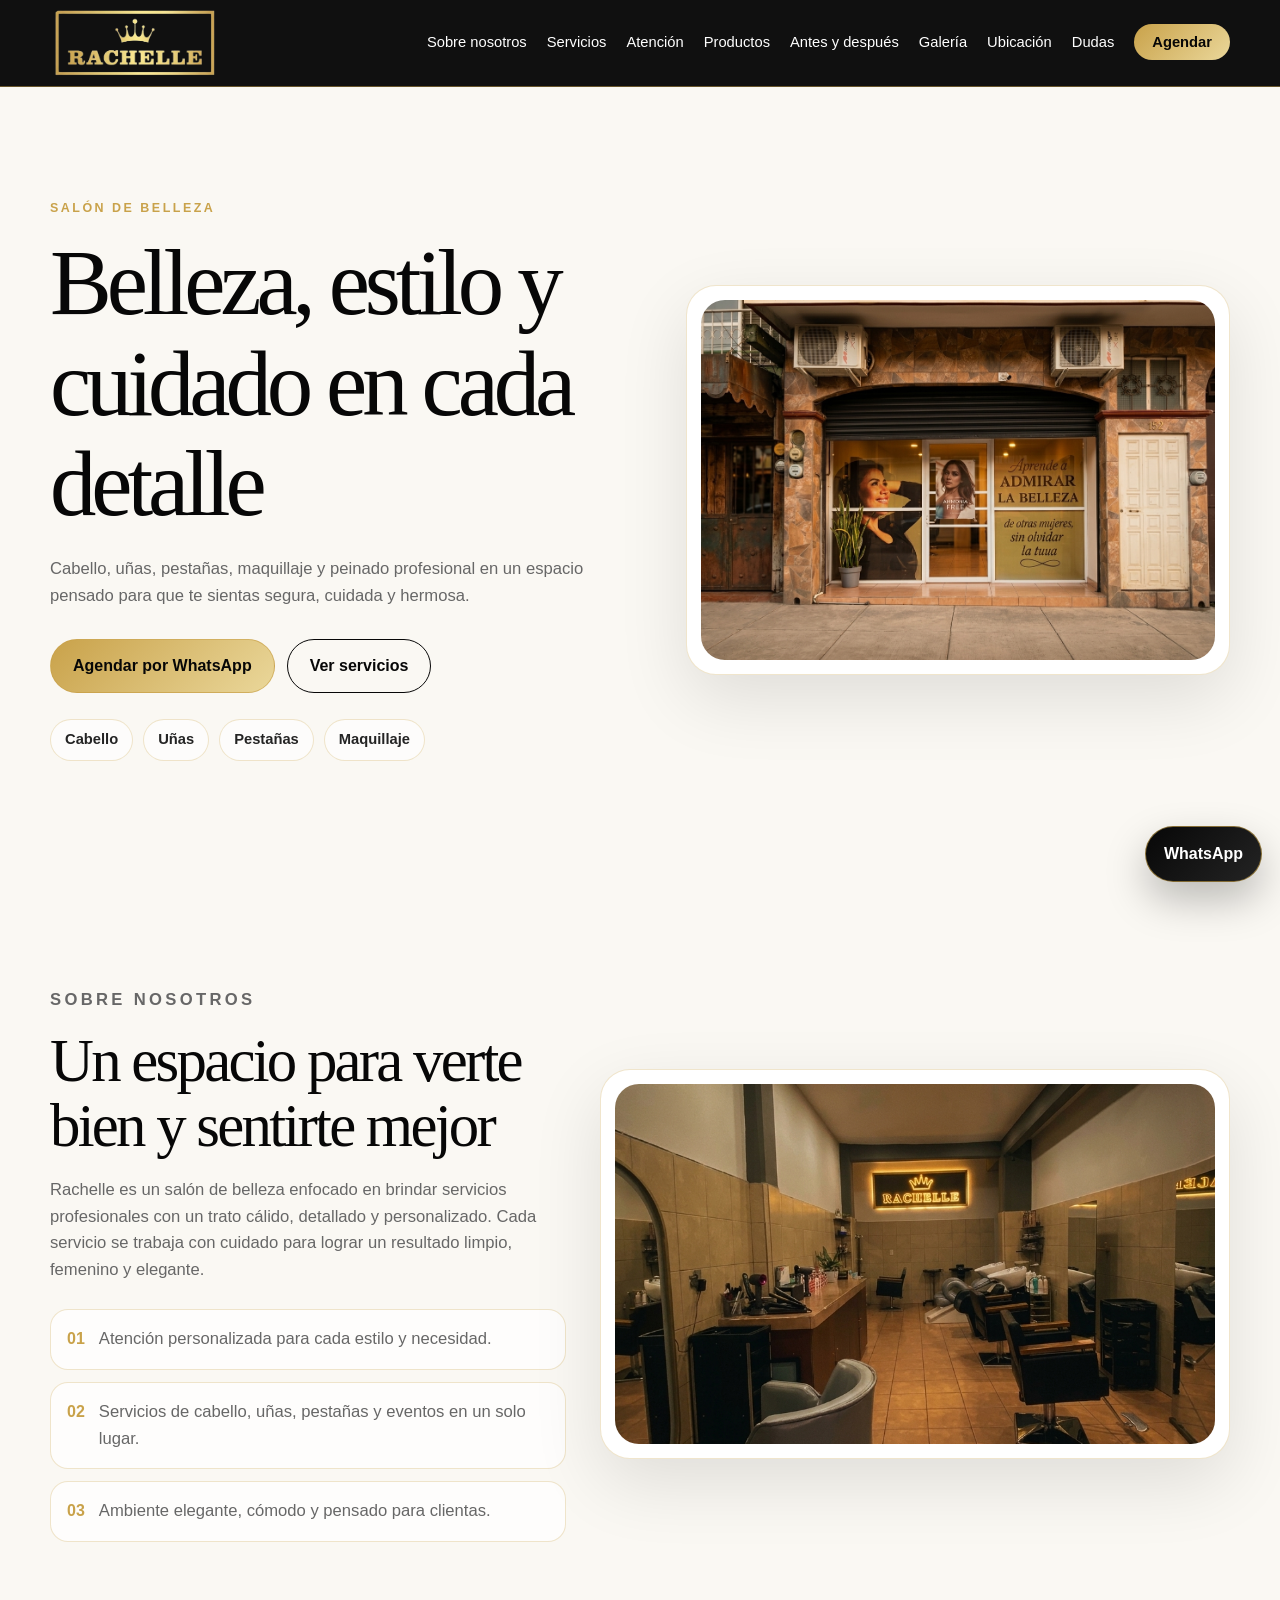
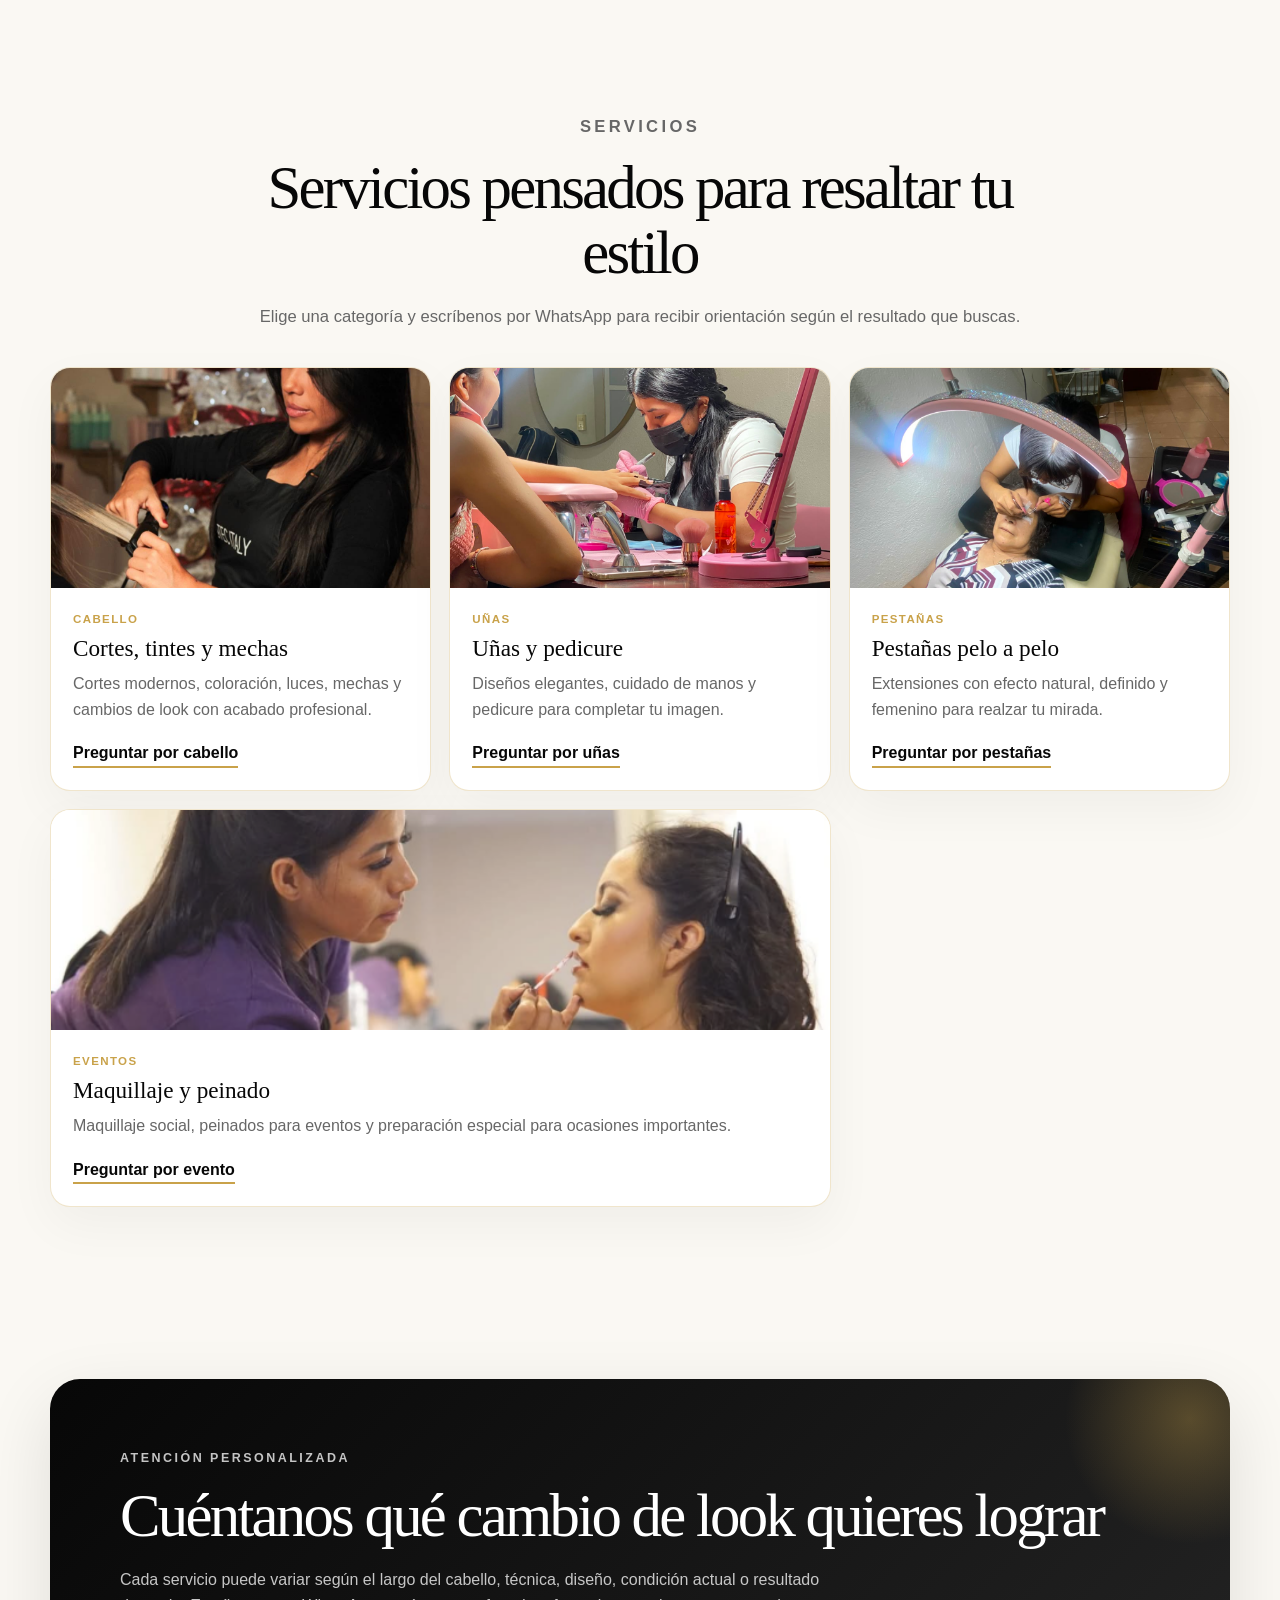
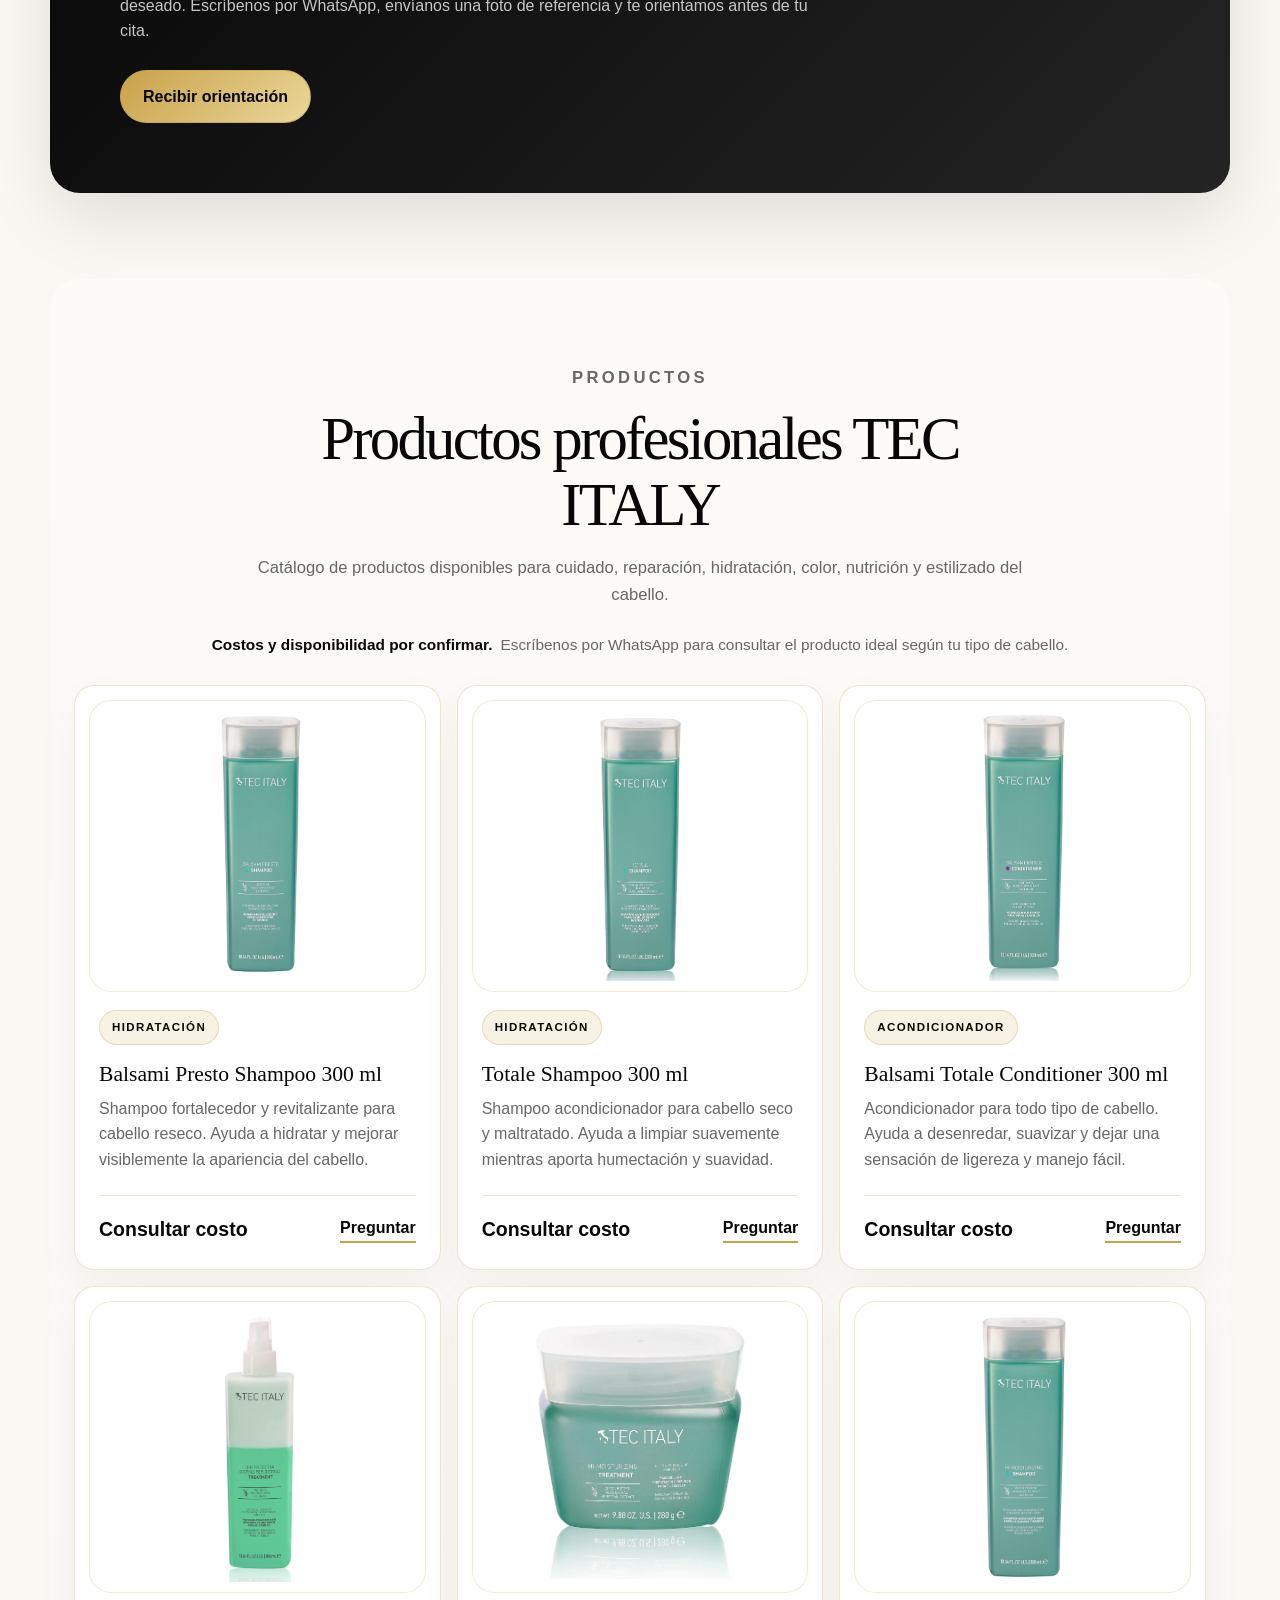
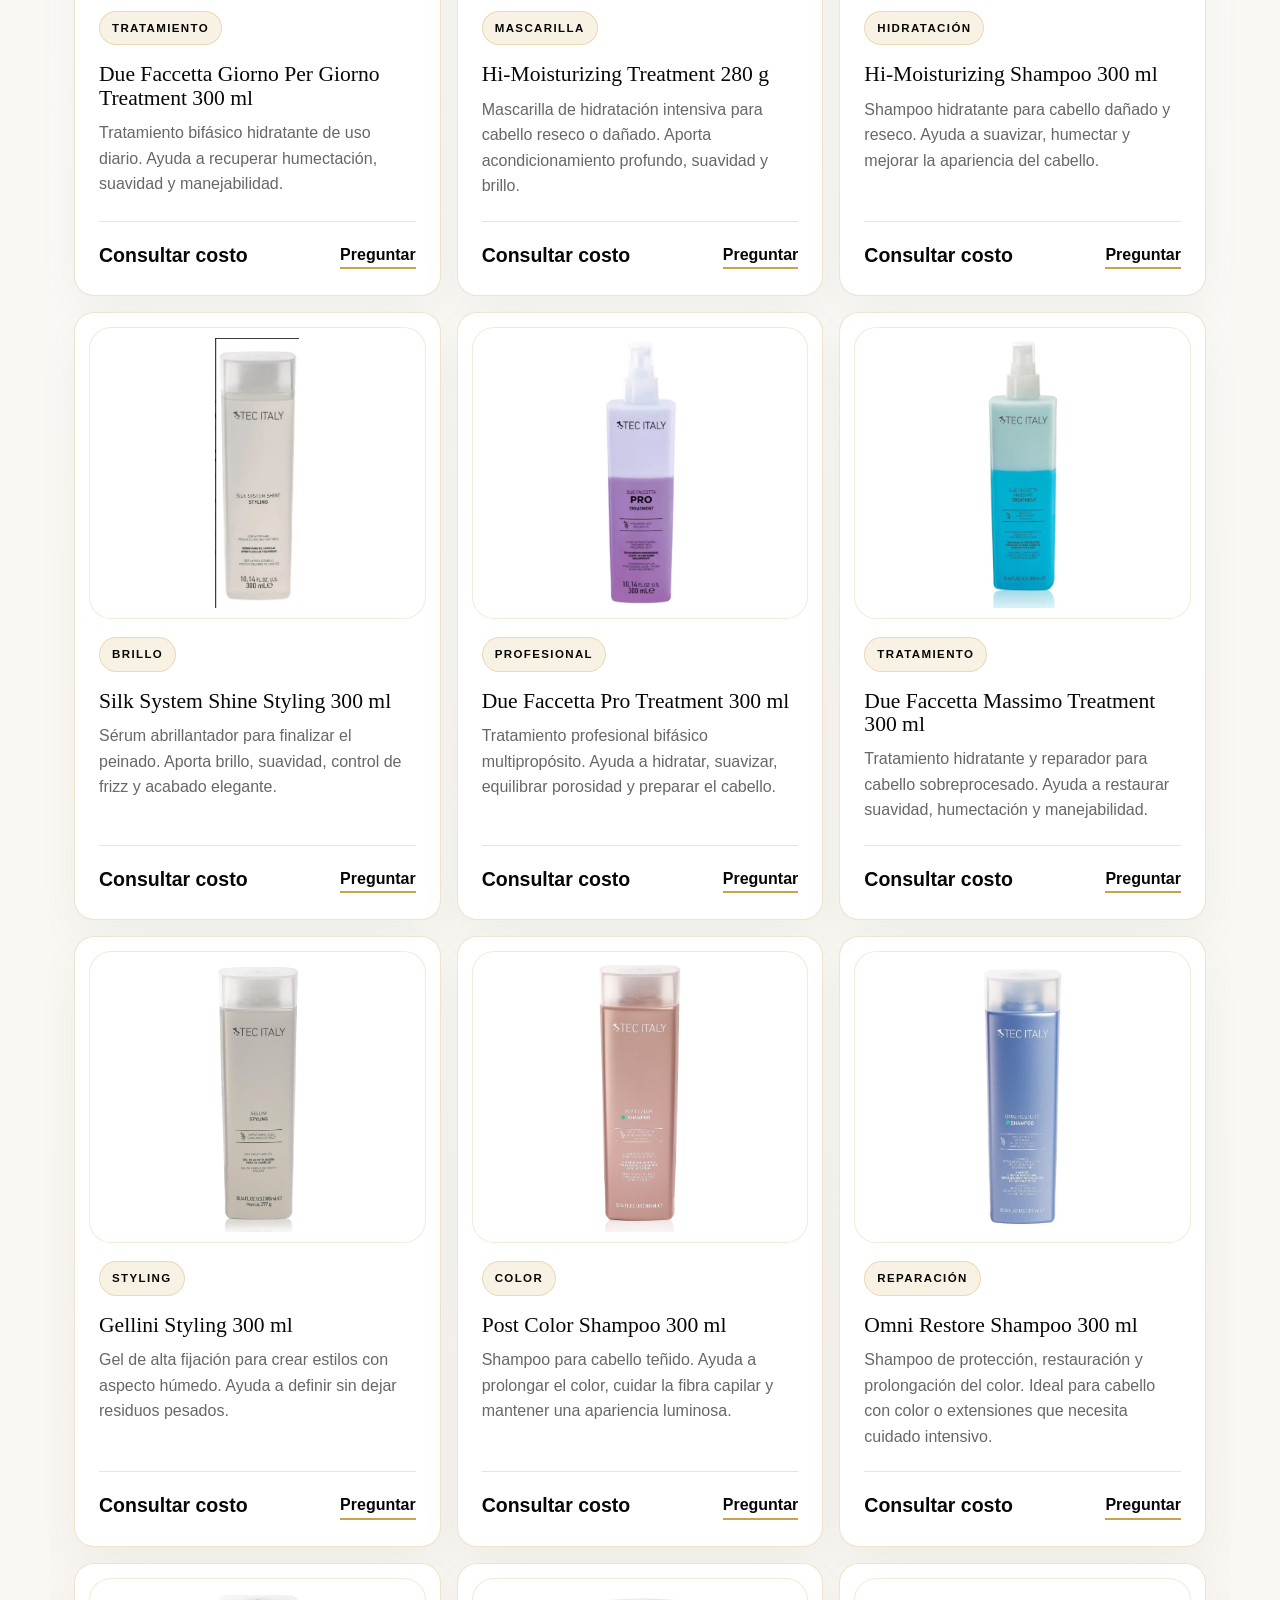
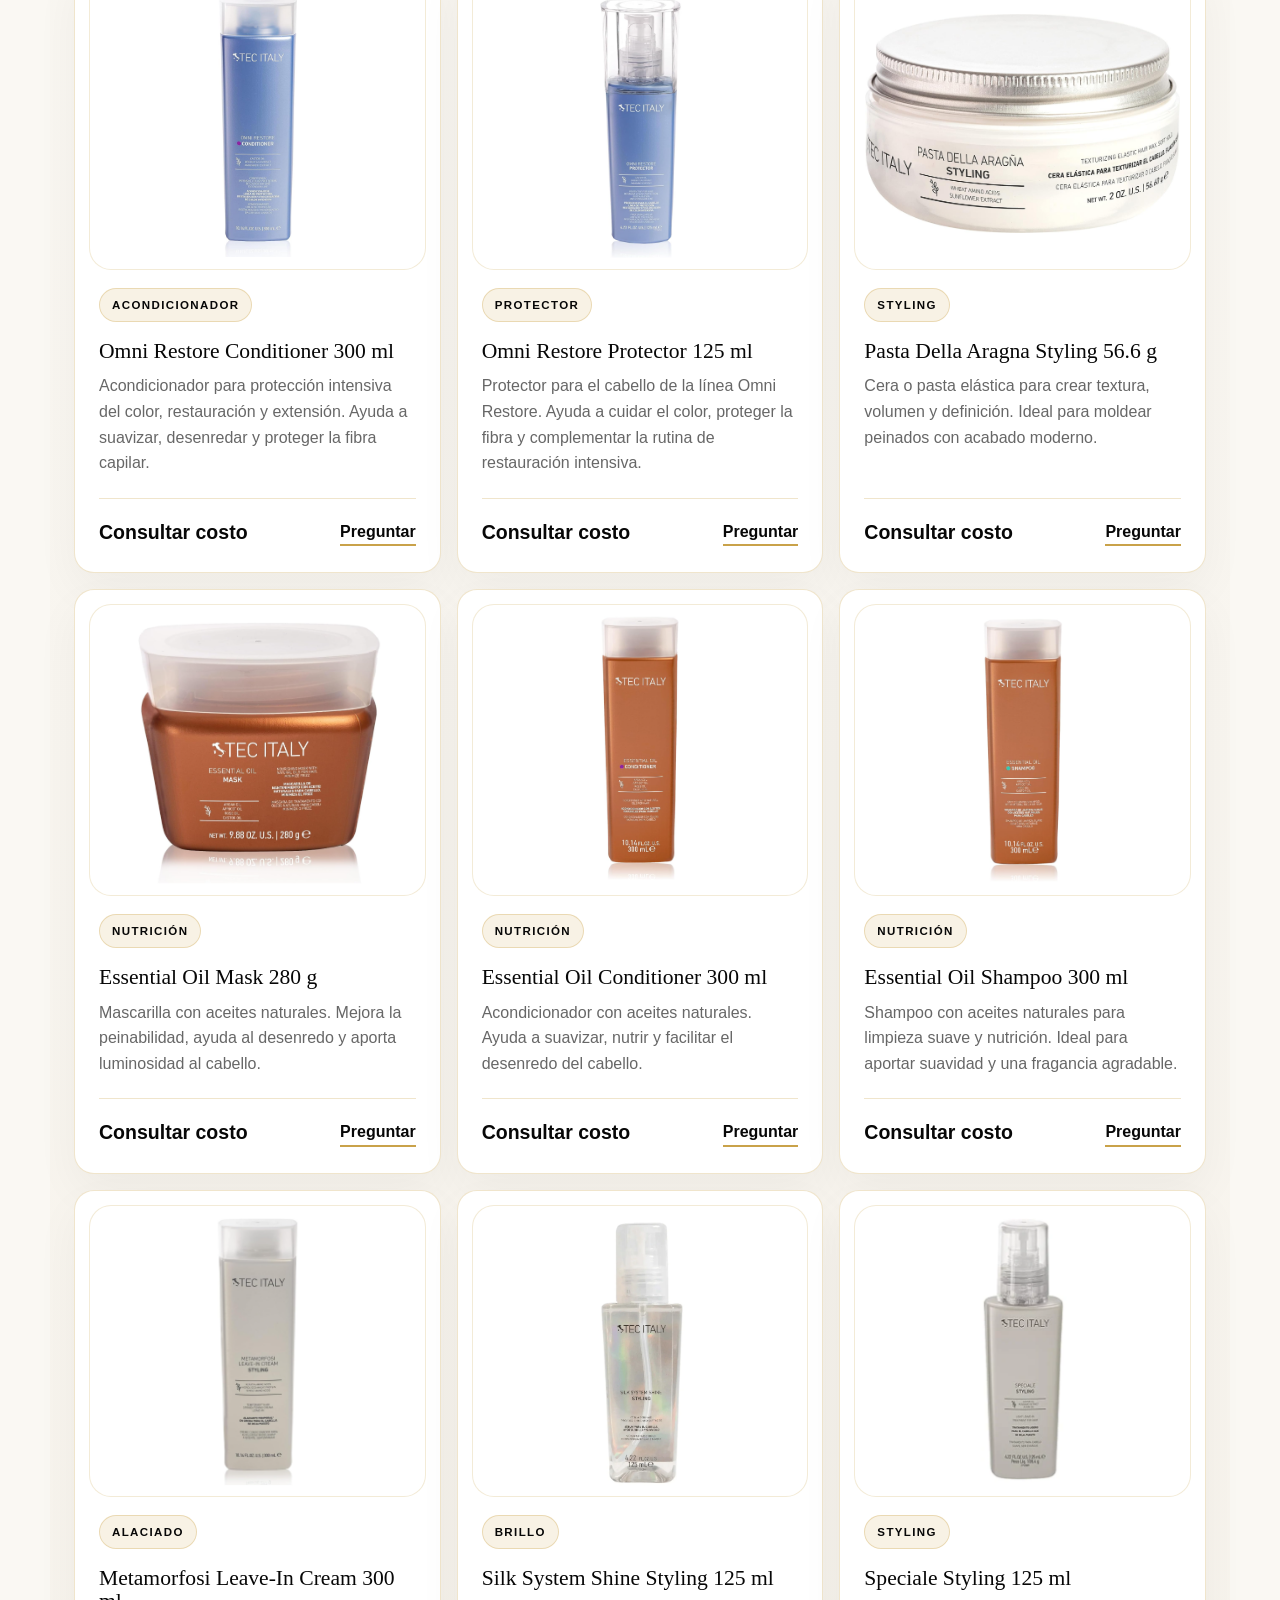
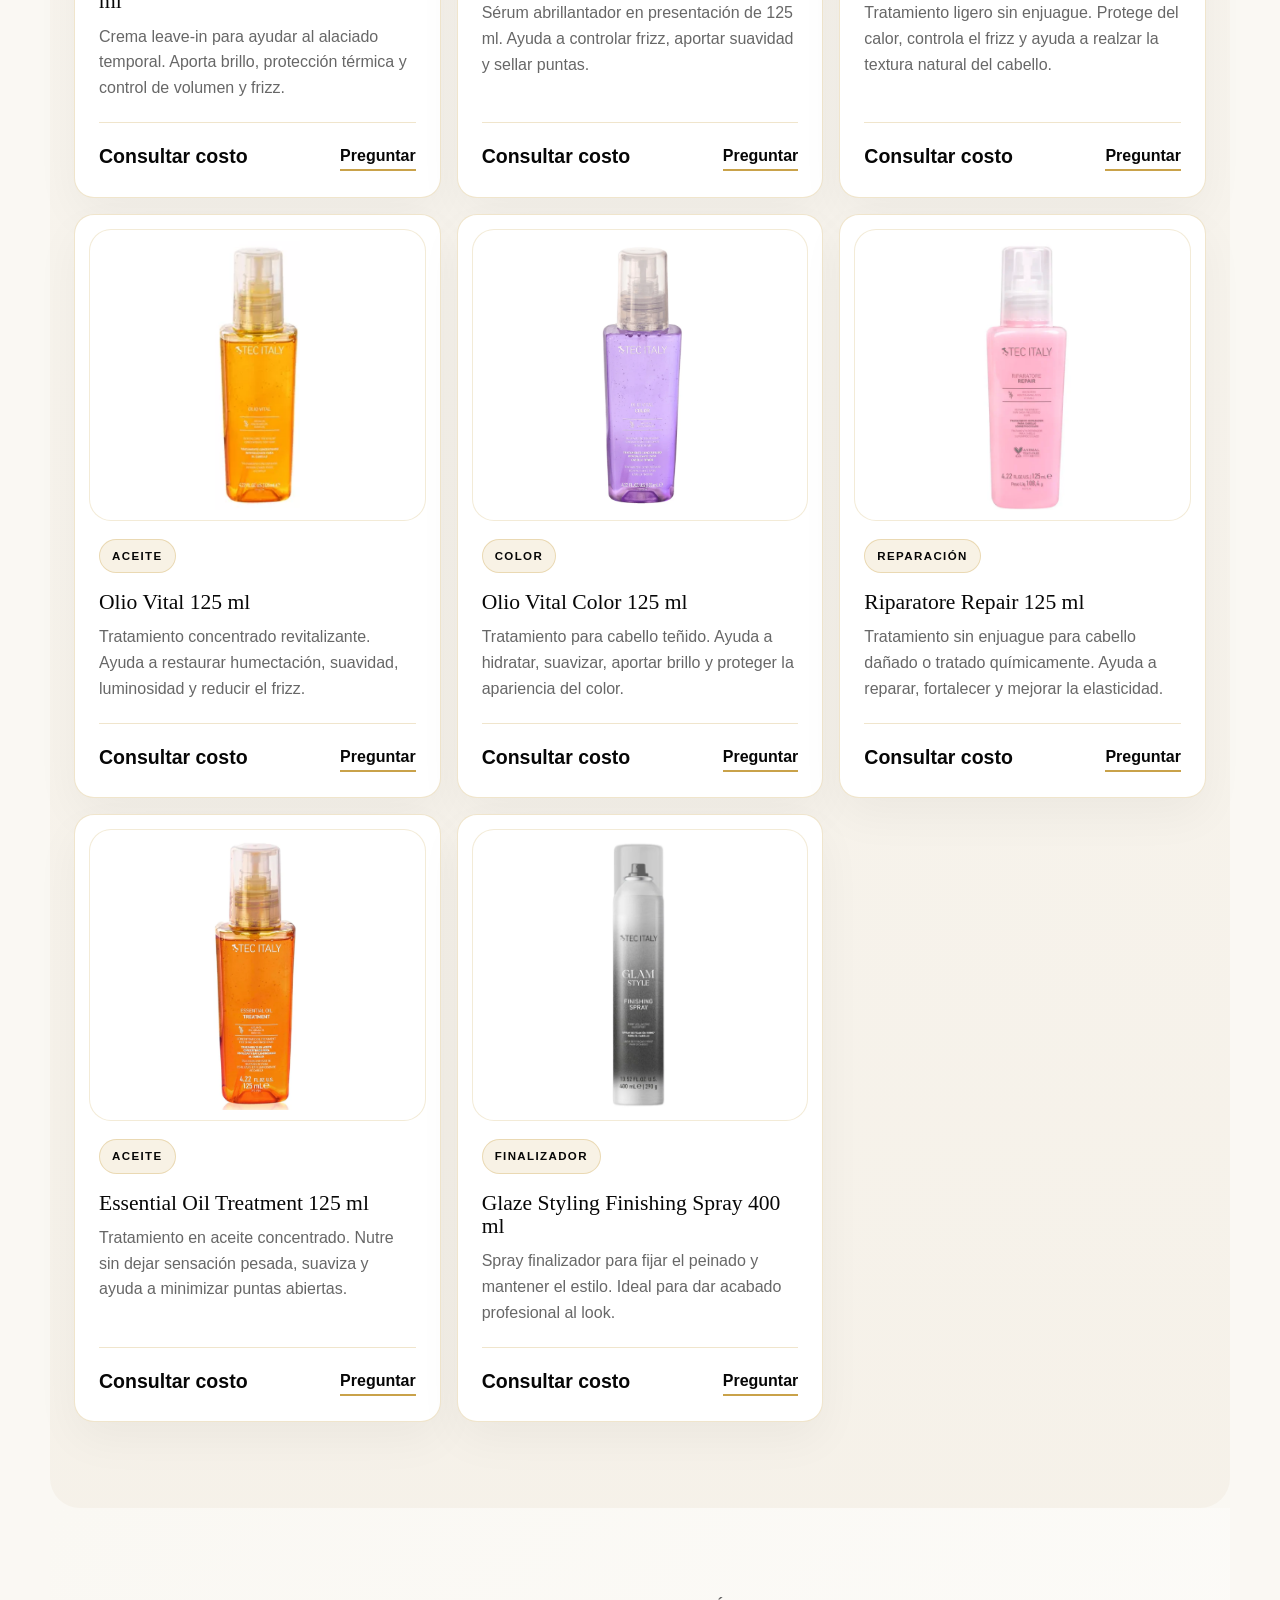
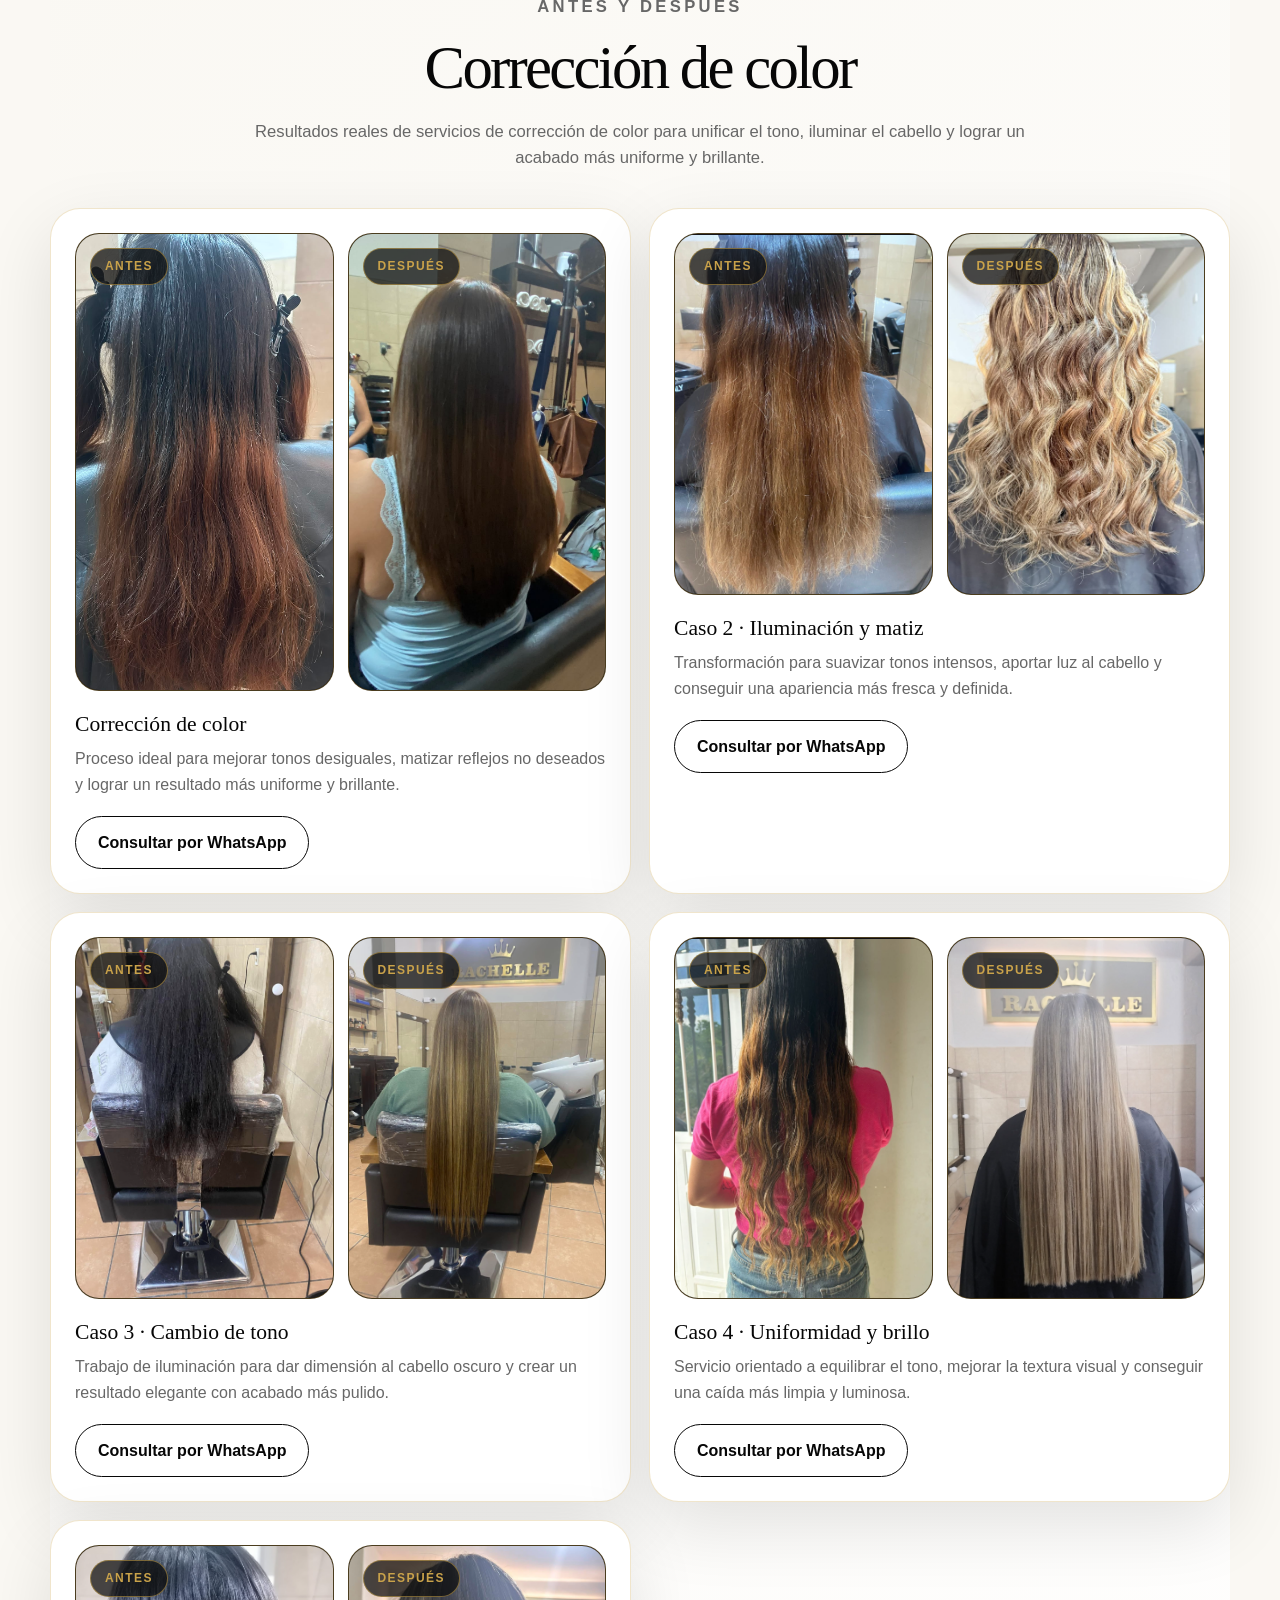
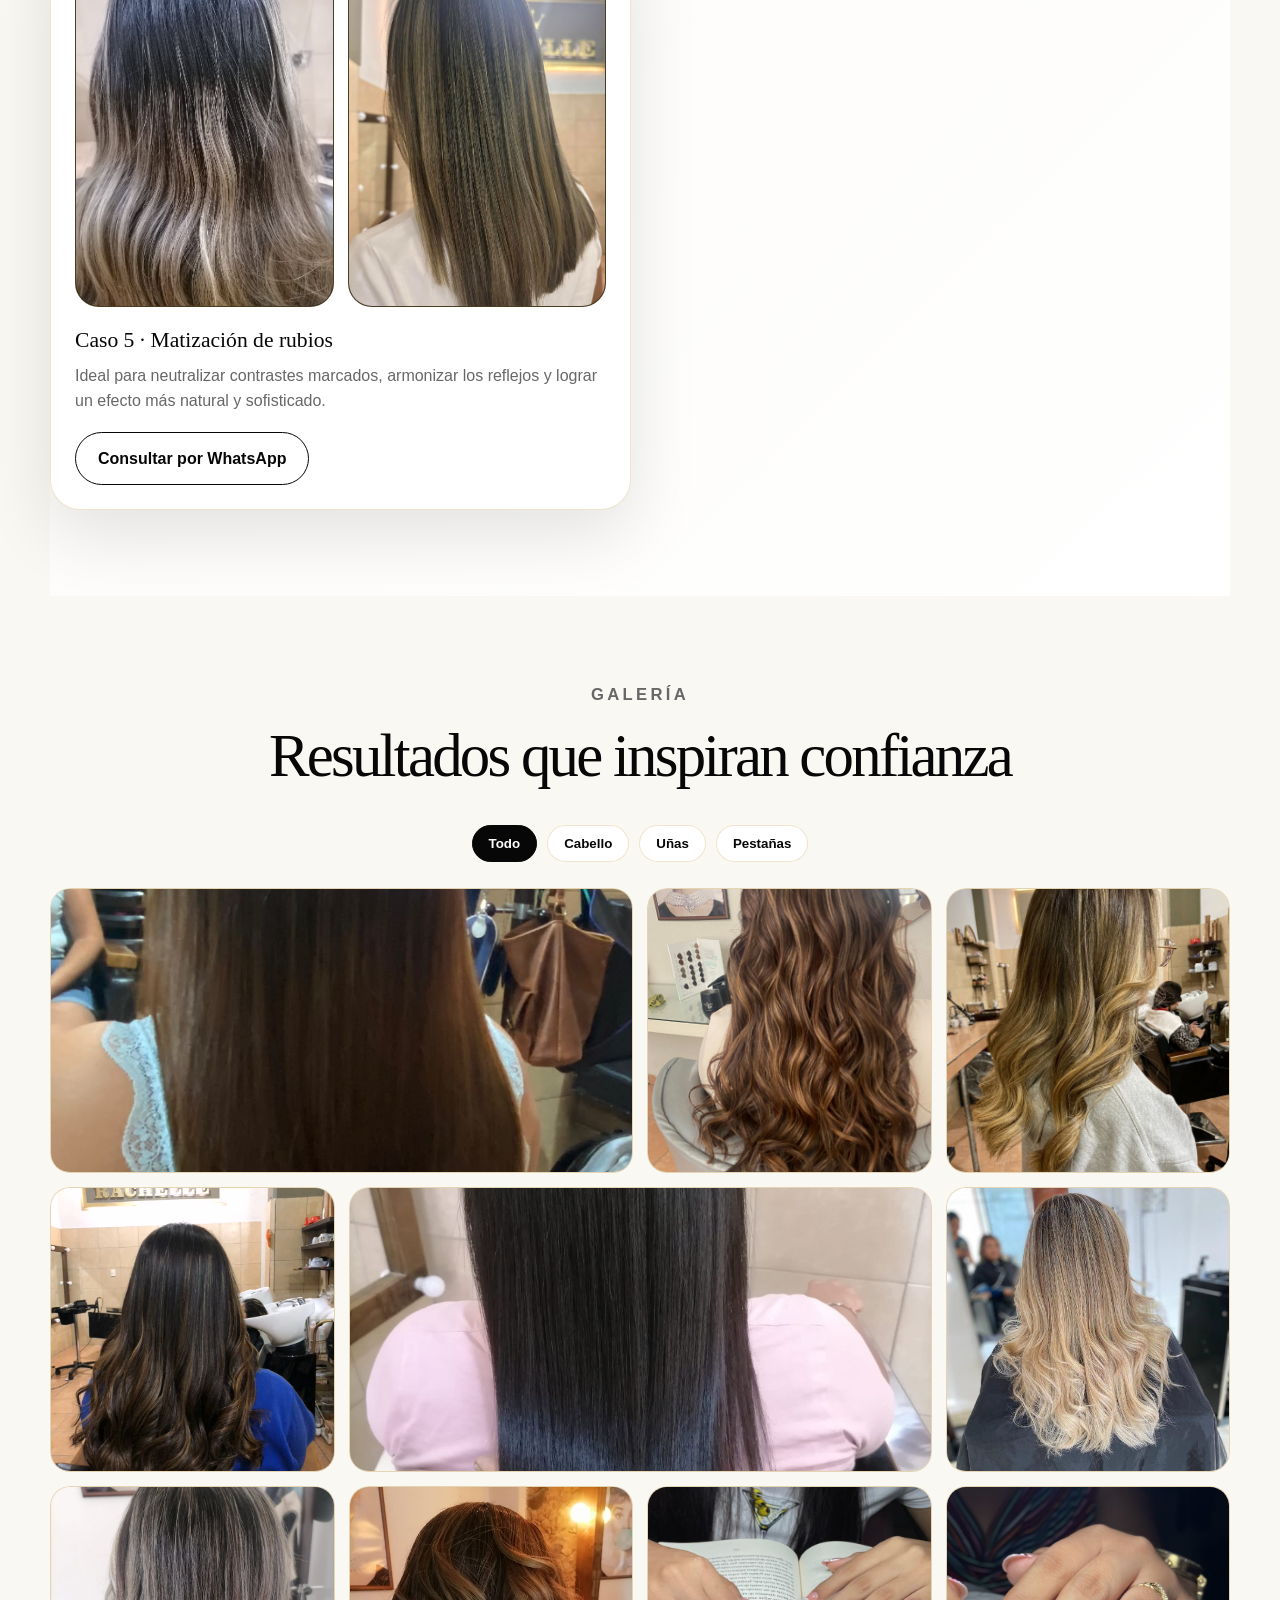
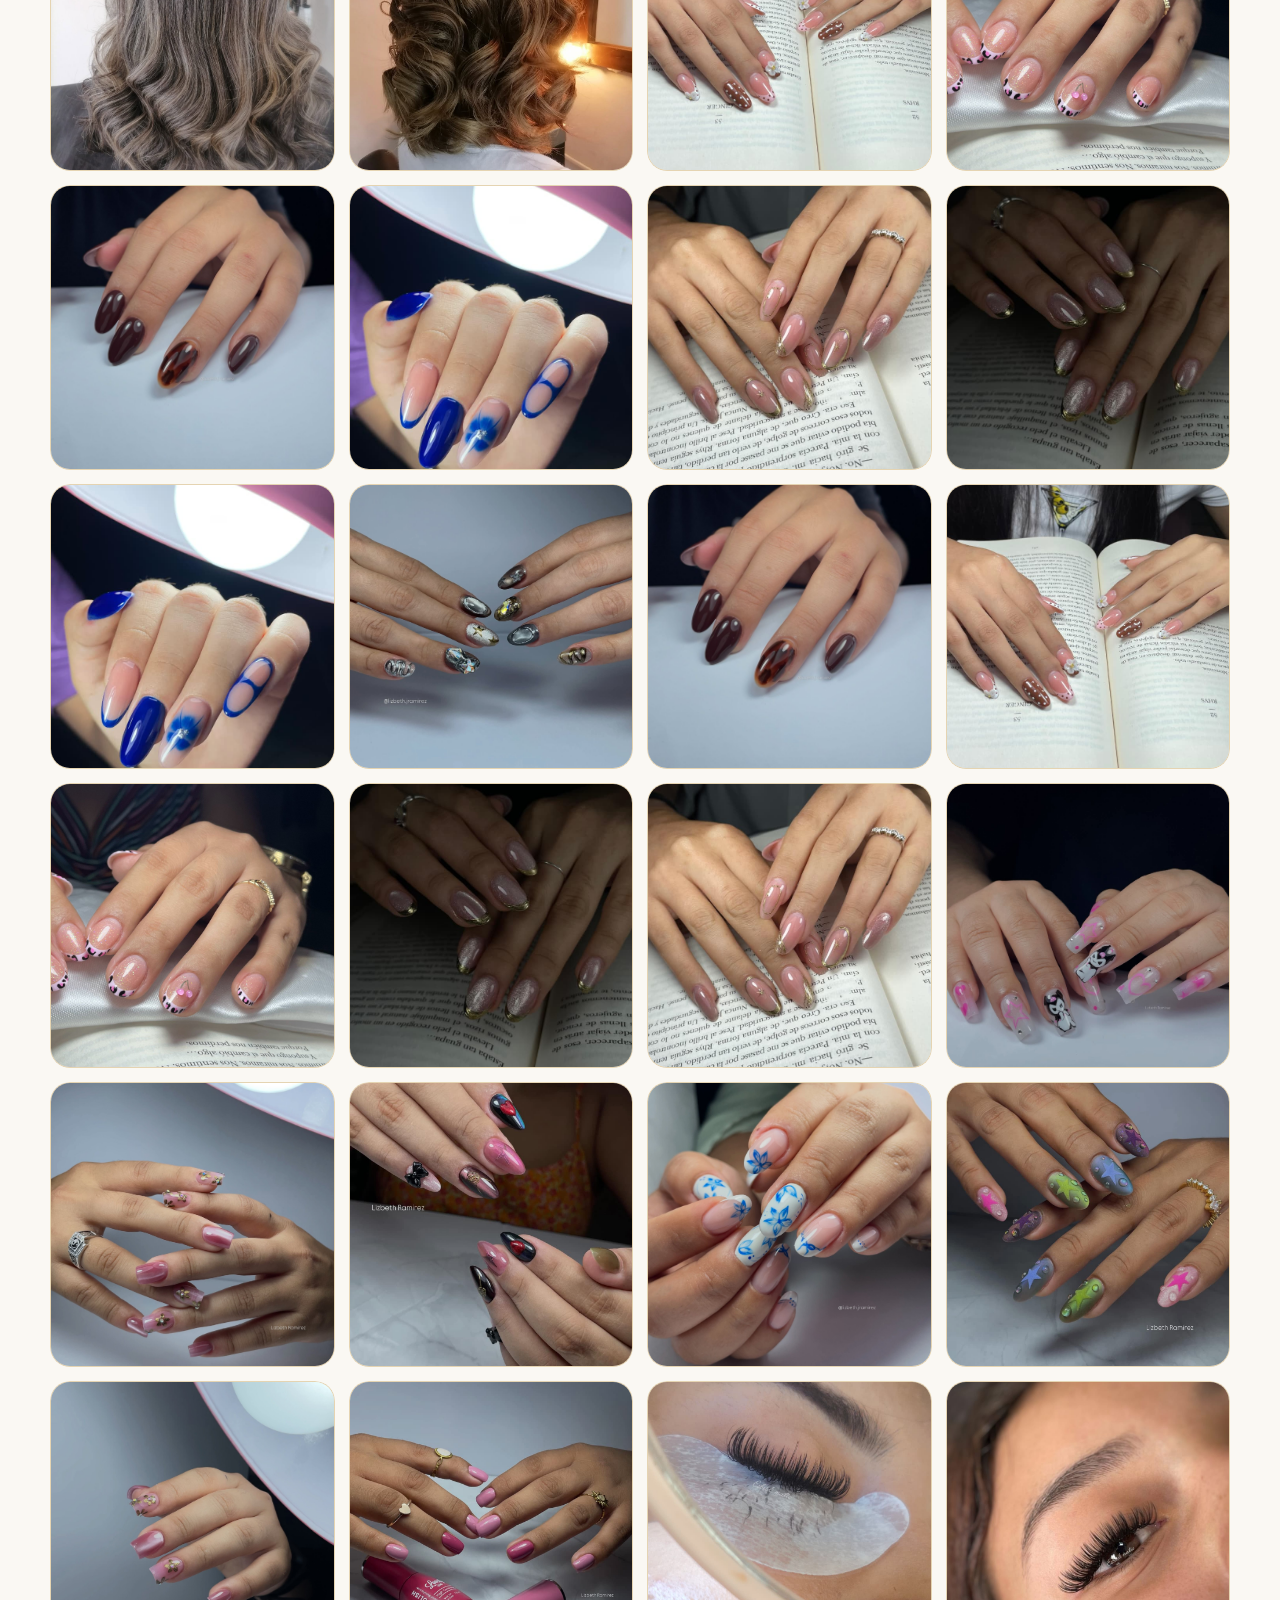
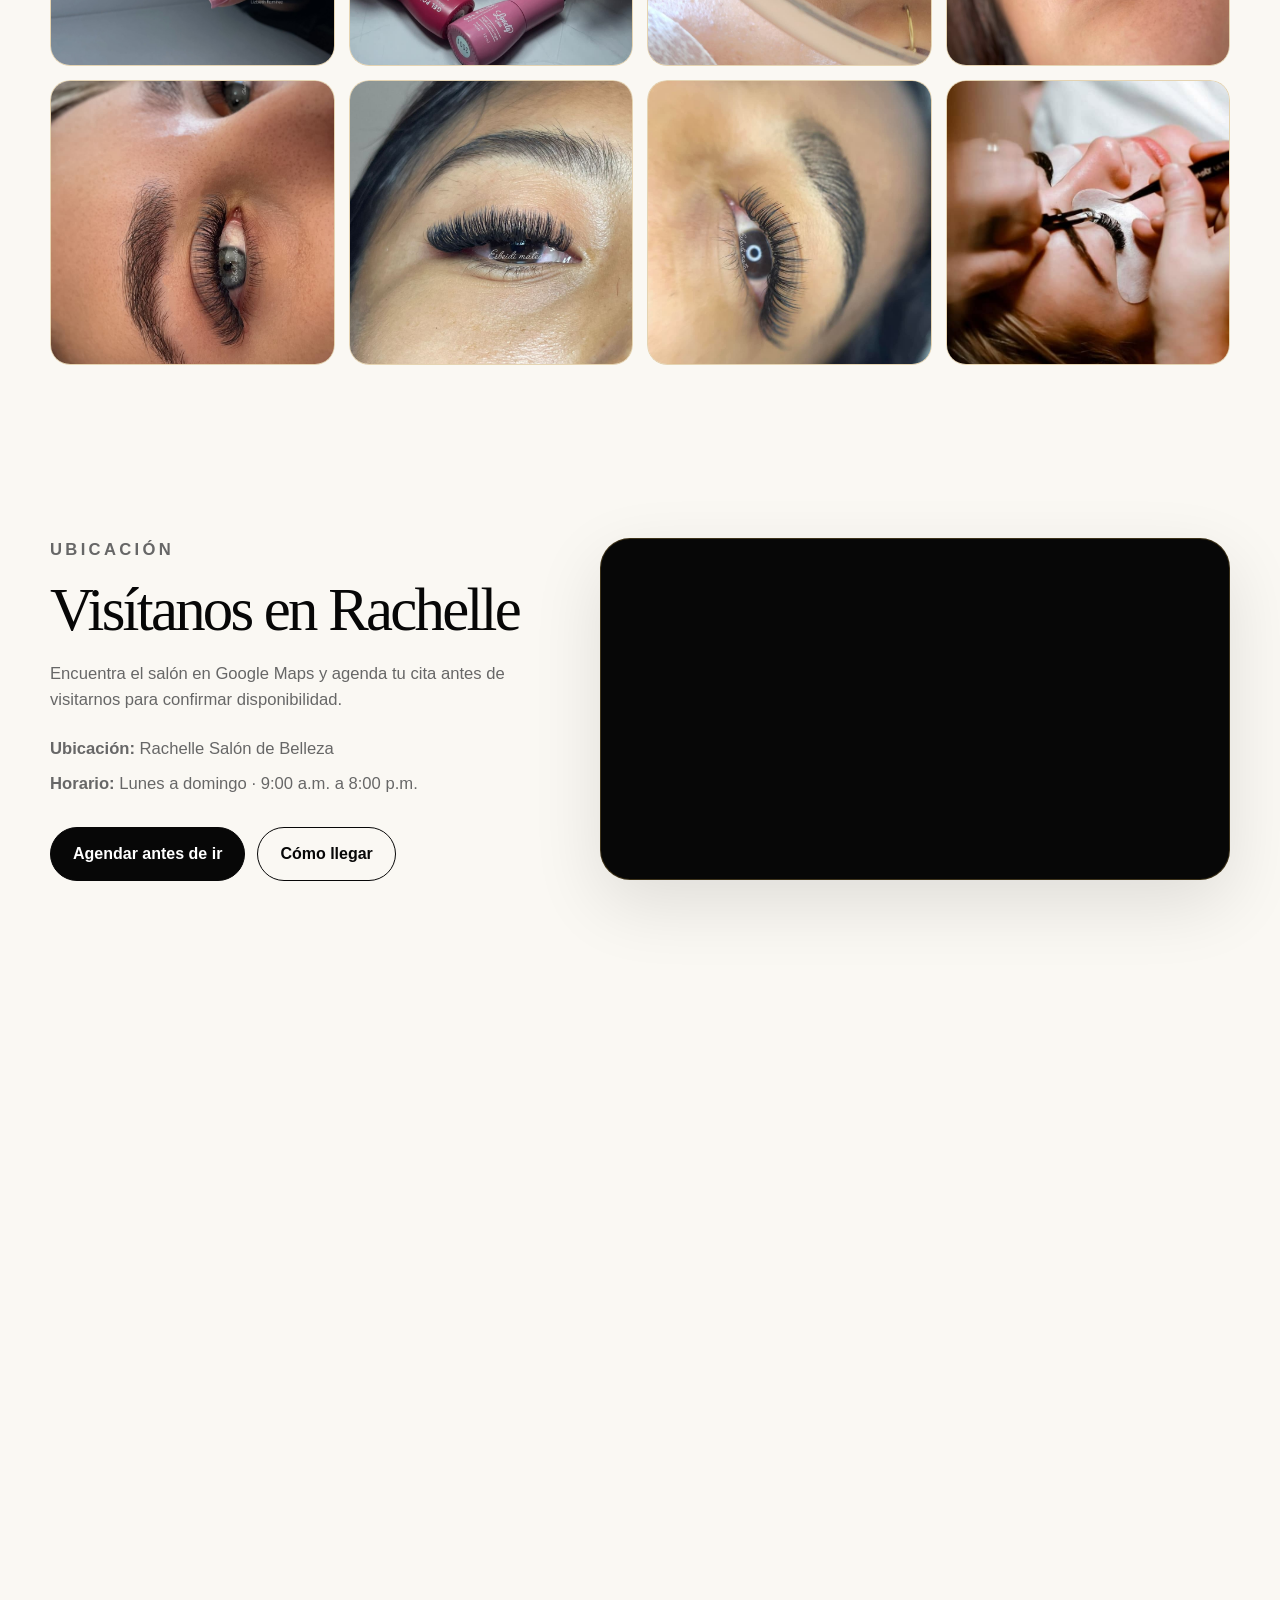
==== index.html @ a591940c "corregir galeria" ====
<!DOCTYPE html>
<html lang="es">
<head>
  <meta charset="UTF-8" />
  <meta name="viewport" content="width=device-width, initial-scale=1.0" />
  <title>Rachelle | Salón de Belleza</title>
  <meta name="description" content="Rachelle, salón de belleza especializado en cabello, uñas, pestañas, maquillaje, peinado y tratamientos capilares." />
  <link rel="stylesheet" href="style.css" />
</head>
<body>
  
  <header class="header" id="inicio">
    <nav class="navbar" aria-label="Menú principal">
      
      <a href="#inicio" class="brand" aria-label="Ir al inicio">
        <img src="images/logo-rachelle.png" alt="Logo Rachelle" class="brand-logo" />
      </a>

      <button class="menu-toggle" id="menuToggle" aria-label="Abrir menú" aria-expanded="false">
        <span></span>
        <span></span>
        <span></span>
      </button>

      <ul class="nav-links" id="navLinks">
        <li><a href="#sobre-nosotros">Sobre nosotros</a></li>
        <li><a href="#servicios">Servicios</a></li>
        <li><a href="#atencion">Atención</a></li>
        <li><a href="#productos">Productos</a></li>
        <li><a href="#correccion-color">Antes y después</a></li>
        <li><a href="#galeria">Galería</a></li>
        <li><a href="#ubicacion">Ubicación</a></li>
        <li><a href="#faq">Dudas</a></li>
        <li><a href="#contacto" class="nav-cta">Agendar</a></li>
      </ul>
    </nav>
  </header>

  <main>
    
    <section class="hero section-animate">
      <div class="hero-content">
        <p class="eyebrow">Salón de belleza</p>
        <h1>Belleza, estilo y cuidado en cada detalle</h1>
        <p class="hero-description">
          Cabello, uñas, pestañas, maquillaje y peinado profesional en un espacio pensado para que te sientas segura, cuidada y hermosa.
        </p>

        <div class="hero-buttons">
          
          <a href="https://wa.me/522351035520?text=Hola%2C%20me%20gustar%C3%ADa%20agendar%20una%20cita." class="btn btn-gold" target="_blank" rel="noopener">Agendar por WhatsApp</a>
          <a href="#servicios" class="btn btn-outline">Ver servicios</a>
        </div>

        <div class="hero-tags" aria-label="Servicios destacados">
          <span>Cabello</span>
          <span>Uñas</span>
          <span>Pestañas</span>
          <span>Maquillaje</span>
        </div>
      </div>

      <div class="hero-image-card">
        
        <img src="images/hero-fachada-rachelle.png" alt="Fachada del salón de belleza" />
      </div>
    </section>

    <section class="about section-animate" id="sobre-nosotros">
      <div class="section-text">
        <p class="eyebrow">Sobre nosotros</p>
        <h2>Un espacio para verte bien y sentirte mejor</h2>
        <p>
          Rachelle es un salón de belleza enfocado en brindar servicios profesionales con un trato cálido, detallado y personalizado. Cada servicio se trabaja con cuidado para lograr un resultado limpio, femenino y elegante.
        </p>

        <div class="feature-list">
          <article>
            <span>01</span>
            <p>Atención personalizada para cada estilo y necesidad.</p>
          </article>
          <article>
            <span>02</span>
            <p>Servicios de cabello, uñas, pestañas y eventos en un solo lugar.</p>
          </article>
          <article>
            <span>03</span>
            <p>Ambiente elegante, cómodo y pensado para clientas.</p>
          </article>
        </div>
      </div>

      <div class="about-card">
        
        <img src="images/about-local-rachelle.png" alt="Interior del salón Rachelle" />
      </div>
    </section>

    <section class="services section-animate" id="servicios">
      <div class="section-heading centered">
        <p class="eyebrow">Servicios</p>
        <h2>Servicios pensados para resaltar tu estilo</h2>
        <p>Elige una categoría y escríbenos por WhatsApp para recibir orientación según el resultado que buscas.</p>
      </div>

      <div class="services-grid">
        <article class="service-card">
          
          <img src="images/servicio-cortes-rachelle.jpg" alt="Servicio de cortes y cabello en Rachelle" />
          <div class="service-content">
            <p class="service-category">Cabello</p>
            <h3>Cortes, tintes y mechas</h3>
            <p>Cortes modernos, coloración, luces, mechas y cambios de look con acabado profesional.</p>
            <a class="service-link" href="https://wa.me/522351035520?text=Hola%2C%20quiero%20informaci%C3%B3n%20sobre%20servicios%20de%20cabello." target="_blank" rel="noopener">Preguntar por cabello</a>
          </div>
        </article>

        <article class="service-card">
          
          <img src="images/servicio-manicura-rachelle.jpg" alt="Servicio de manicura" />
          <div class="service-content">
            <p class="service-category">Uñas</p>
            <h3>Uñas y pedicure</h3>
            <p>Diseños elegantes, cuidado de manos y pedicure para completar tu imagen.</p>
            <a class="service-link" href="https://wa.me/522351035520?text=Hola%2C%20quiero%20informaci%C3%B3n%20sobre%20u%C3%B1as%20y%20pedicure." target="_blank" rel="noopener">Preguntar por uñas</a>
          </div>
        </article>

        <article class="service-card">
          
          <img src="images/servicio-pestanas-rachelle.jpg" alt="Servicio de extensiones de pestañas" />
          <div class="service-content">
            <p class="service-category">Pestañas</p>
            <h3>Pestañas pelo a pelo</h3>
            <p>Extensiones con efecto natural, definido y femenino para realzar tu mirada.</p>
            <a class="service-link" href="https://wa.me/522351035520?text=Hola%2C%20quiero%20informaci%C3%B3n%20sobre%20pesta%C3%B1as%20pelo%20a%20pelo." target="_blank" rel="noopener">Preguntar por pestañas</a>
          </div>
        </article>

        <article class="service-card service-card-wide">
          
          <img src="images/servicio-maquillaje-rachelle.png" alt="Servicio de maquillaje y peinado en Rachelle" />
          <div class="service-content">
            <p class="service-category">Eventos</p>
            <h3>Maquillaje y peinado</h3>
            <p>Maquillaje social, peinados para eventos y preparación especial para ocasiones importantes.</p>
            <a class="service-link" href="https://wa.me/522351035520?text=Hola%2C%20quiero%20informaci%C3%B3n%20sobre%20maquillaje%20y%20peinado%20para%20evento." target="_blank" rel="noopener">Preguntar por evento</a>
          </div>
        </article>
      </div>
    </section>

    <section class="personalized section-animate" id="atencion">
      <div class="personalized-card">
        <p class="eyebrow">Atención personalizada</p>
        <h2>Cuéntanos qué cambio de look quieres lograr</h2>
        <p>
          Cada servicio puede variar según el largo del cabello, técnica, diseño, condición actual o resultado deseado. Escríbenos por WhatsApp, envíanos una foto de referencia y te orientamos antes de tu cita.
        </p>
        <a class="btn btn-gold" href="https://wa.me/522351035520?text=Hola%2C%20quiero%20orientaci%C3%B3n%20personalizada%20para%20un%20servicio.%20Puedo%20enviar%20una%20foto%20de%20referencia." target="_blank" rel="noopener">Recibir orientación</a>
      </div>
    </section>

    <section class="products section-animate visible" id="productos">
      <div class="section-heading centered">
        <p class="eyebrow">Productos</p>
        <h2>Productos profesionales TEC ITALY</h2>
        <p>Catálogo de productos disponibles para cuidado, reparación, hidratación, color, nutrición y estilizado del cabello.</p>
      </div>

      <div class="product-note">
        <strong>Costos y disponibilidad por confirmar.</strong>
        <span>Escríbenos por WhatsApp para consultar el producto ideal según tu tipo de cabello.</span>
      </div>

      <div class="products-grid">
        <article class="product-card">
          <div class="product-image" aria-label="Balsami Presto Shampoo 300 ml"><img src="images/products/tec-italy-balsami-presto-shampoo-300ml.png" alt="Balsami Presto Shampoo 300 ml de TEC ITALY" loading="lazy" /></div>
          <span class="product-tag">Hidratación</span>
          <h3>Balsami Presto Shampoo 300 ml</h3>
          <p>Shampoo fortalecedor y revitalizante para cabello reseco. Ayuda a hidratar y mejorar visiblemente la apariencia del cabello.</p>
          <div class="product-bottom">
            <strong>Consultar costo</strong>
            <a href="https://wa.me/522351035520?text=Hola%2C%20quiero%20informaci%C3%B3n%20sobre%20Balsami%20Presto%20Shampoo%20300%20ml%20de%20TEC%20ITALY." target="_blank" rel="noopener">Preguntar</a>
          </div>
        </article>
        <article class="product-card">
          <div class="product-image" aria-label="Totale Shampoo 300 ml"><img src="images/products/tec-italy-totale-shampoo-300ml.png" alt="Totale Shampoo 300 ml de TEC ITALY" loading="lazy" /></div>
          <span class="product-tag">Hidratación</span>
          <h3>Totale Shampoo 300 ml</h3>
          <p>Shampoo acondicionador para cabello seco y maltratado. Ayuda a limpiar suavemente mientras aporta humectación y suavidad.</p>
          <div class="product-bottom">
            <strong>Consultar costo</strong>
            <a href="https://wa.me/522351035520?text=Hola%2C%20quiero%20informaci%C3%B3n%20sobre%20Totale%20Shampoo%20300%20ml%20de%20TEC%20ITALY." target="_blank" rel="noopener">Preguntar</a>
          </div>
        </article>
        <article class="product-card">
          <div class="product-image" aria-label="Balsami Totale Conditioner 300 ml"><img src="images/products/tec-italy-balsami-totale-conditioner-300ml.png" alt="Balsami Totale Conditioner 300 ml de TEC ITALY" loading="lazy" /></div>
          <span class="product-tag">Acondicionador</span>
          <h3>Balsami Totale Conditioner 300 ml</h3>
          <p>Acondicionador para todo tipo de cabello. Ayuda a desenredar, suavizar y dejar una sensación de ligereza y manejo fácil.</p>
          <div class="product-bottom">
            <strong>Consultar costo</strong>
            <a href="https://wa.me/522351035520?text=Hola%2C%20quiero%20informaci%C3%B3n%20sobre%20Balsami%20Totale%20Conditioner%20300%20ml%20de%20TEC%20ITALY." target="_blank" rel="noopener">Preguntar</a>
          </div>
        </article>

        <article class="product-card">
          <div class="product-image" aria-label="Due Faccetta Giorno Per Giorno Treatment 300 ml"><img src="images/products/tec-italy-due-faccetta-giorno-per-giorno-treatment-300ml.png" alt="TEC ITALY Due Faccetta Giorno Per Giorno Treatment 300 ml" loading="lazy" /></div>
          <span class="product-tag">Tratamiento</span>
          <h3>Due Faccetta Giorno Per Giorno Treatment 300 ml</h3>
          <p>Tratamiento bifásico hidratante de uso diario. Ayuda a recuperar humectación, suavidad y manejabilidad.</p>
          <div class="product-bottom">
            <strong>Consultar costo</strong>
            <a href="https://wa.me/522351035520?text=Hola%2C%20quiero%20informaci%C3%B3n%20sobre%20Due%20Faccetta%20Giorno%20Per%20Giorno%20Treatment%20300%20ml%20de%20TEC%20ITALY." target="_blank" rel="noopener">Preguntar</a>
          </div>
        </article>
        <article class="product-card">
          <div class="product-image" aria-label="Hi-Moisturizing Intensive Mask 280 g"><img src="images/products/tec-italy-hi-moisturizing-treatment-280g.png" alt="Hi-Moisturizing Intensive Mask 280 g de TEC ITALY" loading="lazy" /></div>
          <span class="product-tag">Mascarilla</span>
          <h3>Hi-Moisturizing Treatment 280 g</h3>
          <p>Mascarilla de hidratación intensiva para cabello reseco o dañado. Aporta acondicionamiento profundo, suavidad y brillo.</p>
          <div class="product-bottom">
            <strong>Consultar costo</strong>
            <a href="https://wa.me/522351035520?text=Hola%2C%20quiero%20informaci%C3%B3n%20sobre%20Hi-Moisturizing%20Treatment%20280%20g%20de%20TEC%20ITALY." target="_blank" rel="noopener">Preguntar</a>
          </div>
        </article>
        <article class="product-card">
          <div class="product-image" aria-label="Hi-Moisturizing Shampoo 300 ml"><img src="images/products/tec-italy-hi-moisturizing-shampoo-300ml.png" alt="Hi-Moisturizing Shampoo 300 ml de TEC ITALY" loading="lazy" /></div>
          <span class="product-tag">Hidratación</span>
          <h3>Hi-Moisturizing Shampoo 300 ml</h3>
          <p>Shampoo hidratante para cabello dañado y reseco. Ayuda a suavizar, humectar y mejorar la apariencia del cabello.</p>
          <div class="product-bottom">
            <strong>Consultar costo</strong>
            <a href="https://wa.me/522351035520?text=Hola%2C%20quiero%20informaci%C3%B3n%20sobre%20Hi-Moisturizing%20Shampoo%20300%20ml%20de%20TEC%20ITALY." target="_blank" rel="noopener">Preguntar</a>
          </div>
        </article>
        <article class="product-card">
          <div class="product-image" aria-label="Silk System Shine Styling 300 ml"><img src="images/products/tec-italy-silk-system-shine-styling-300ml.png" alt="Silk System Shine Styling 300 ml de TEC ITALY" loading="lazy" /></div>
          <span class="product-tag">Brillo</span>
          <h3>Silk System Shine Styling 300 ml</h3>
          <p>Sérum abrillantador para finalizar el peinado. Aporta brillo, suavidad, control de frizz y acabado elegante.</p>
          <div class="product-bottom">
            <strong>Consultar costo</strong>
            <a href="https://wa.me/522351035520?text=Hola%2C%20quiero%20informaci%C3%B3n%20sobre%20Silk%20System%20Shine%20Styling%20300%20ml%20de%20TEC%20ITALY." target="_blank" rel="noopener">Preguntar</a>
          </div>
        </article>
        <article class="product-card">
          <div class="product-image" aria-label="Due Faccetta Pro Treatment 300 ml"><img src="images/products/tec-italy-due-faccetta-pro-treatment-300ml.png" alt="Due Faccetta Pro Treatment 300 ml de TEC ITALY" loading="lazy" /></div>
          <span class="product-tag">Profesional</span>
          <h3>Due Faccetta Pro Treatment 300 ml</h3>
          <p>Tratamiento profesional bifásico multipropósito. Ayuda a hidratar, suavizar, equilibrar porosidad y preparar el cabello.</p>
          <div class="product-bottom">
            <strong>Consultar costo</strong>
            <a href="https://wa.me/522351035520?text=Hola%2C%20quiero%20informaci%C3%B3n%20sobre%20Due%20Faccetta%20Pro%20Treatment%20300%20ml%20de%20TEC%20ITALY." target="_blank" rel="noopener">Preguntar</a>
          </div>
        </article>
        <article class="product-card">
          <div class="product-image" aria-label="Due Faccetta Massimo Treatment 300 ml"><img src="images/products/tec-italy-due-faccetta-massimo-treatment-300ml.png" alt="Due Faccetta Massimo Treatment 300 ml de TEC ITALY" loading="lazy" /></div>
          <span class="product-tag">Tratamiento</span>
          <h3>Due Faccetta Massimo Treatment 300 ml</h3>
          <p>Tratamiento hidratante y reparador para cabello sobreprocesado. Ayuda a restaurar suavidad, humectación y manejabilidad.</p>
          <div class="product-bottom">
            <strong>Consultar costo</strong>
            <a href="https://wa.me/522351035520?text=Hola%2C%20quiero%20informaci%C3%B3n%20sobre%20Due%20Faccetta%20Massimo%20Treatment%20300%20ml%20de%20TEC%20ITALY." target="_blank" rel="noopener">Preguntar</a>
          </div>
        </article>

        <article class="product-card">
          <div class="product-image" aria-label="Gellini Styling 300 ml"><img src="images/products/tec-italy-gellini-styling-300ml.png" alt="Gellini Styling 300 ml de TEC ITALY" loading="lazy" /></div>
          <span class="product-tag">Styling</span>
          <h3>Gellini Styling 300 ml</h3>
          <p>Gel de alta fijación para crear estilos con aspecto húmedo. Ayuda a definir sin dejar residuos pesados.</p>
          <div class="product-bottom">
            <strong>Consultar costo</strong>
            <a href="https://wa.me/522351035520?text=Hola%2C%20quiero%20informaci%C3%B3n%20sobre%20Gellini%20Styling%20300%20ml%20de%20TEC%20ITALY." target="_blank" rel="noopener">Preguntar</a>
          </div>
        </article>
        <article class="product-card">
          <div class="product-image" aria-label="Post Color Shampoo 300 ml"><img src="images/products/tec-italy-post-color-shampoo-300ml.png" alt="Post Color Shampoo 300 ml de TEC ITALY" loading="lazy" /></div>
          <span class="product-tag">Color</span>
          <h3>Post Color Shampoo 300 ml</h3>
          <p>Shampoo para cabello teñido. Ayuda a prolongar el color, cuidar la fibra capilar y mantener una apariencia luminosa.</p>
          <div class="product-bottom">
            <strong>Consultar costo</strong>
            <a href="https://wa.me/522351035520?text=Hola%2C%20quiero%20informaci%C3%B3n%20sobre%20Post%20Color%20Shampoo%20300%20ml%20de%20TEC%20ITALY." target="_blank" rel="noopener">Preguntar</a>
          </div>
        </article>
        <article class="product-card">
          <div class="product-image" aria-label="Omni Restore Shampoo 300 ml"><img src="images/products/tec-italy-omni-restore-shampoo-300ml.png" alt="Omni Restore Shampoo 300 ml de TEC ITALY" loading="lazy" /></div>
          <span class="product-tag">Reparación</span>
          <h3>Omni Restore Shampoo 300 ml</h3>
          <p>Shampoo de protección, restauración y prolongación del color. Ideal para cabello con color o extensiones que necesita cuidado intensivo.</p>
          <div class="product-bottom">
            <strong>Consultar costo</strong>
            <a href="https://wa.me/522351035520?text=Hola%2C%20quiero%20informaci%C3%B3n%20sobre%20Omni%20Restore%20Shampoo%20300%20ml%20de%20TEC%20ITALY." target="_blank" rel="noopener">Preguntar</a>
          </div>
        </article>
        <article class="product-card">
          <div class="product-image" aria-label="Omni Restore Conditioner 300 ml"><img src="images/products/tec-italy-omni-restore-conditioner-300ml.png" alt="Omni Restore Conditioner 300 ml de TEC ITALY" loading="lazy" /></div>
          <span class="product-tag">Acondicionador</span>
          <h3>Omni Restore Conditioner 300 ml</h3>
          <p>Acondicionador para protección intensiva del color, restauración y extensión. Ayuda a suavizar, desenredar y proteger la fibra capilar.</p>
          <div class="product-bottom">
            <strong>Consultar costo</strong>
            <a href="https://wa.me/522351035520?text=Hola%2C%20quiero%20informaci%C3%B3n%20sobre%20Omni%20Restore%20Conditioner%20300%20ml%20de%20TEC%20ITALY." target="_blank" rel="noopener">Preguntar</a>
          </div>
        </article>
        <article class="product-card">
          <div class="product-image" aria-label="Omni Restore Protector 125 ml"><img src="images/products/tec-italy-omni-restore-protector-125ml.png" alt="Omni Restore Protector 125 ml de TEC ITALY" loading="lazy" /></div>
          <span class="product-tag">Protector</span>
          <h3>Omni Restore Protector 125 ml</h3>
          <p>Protector para el cabello de la línea Omni Restore. Ayuda a cuidar el color, proteger la fibra y complementar la rutina de restauración intensiva.</p>
          <div class="product-bottom">
            <strong>Consultar costo</strong>
            <a href="https://wa.me/522351035520?text=Hola%2C%20quiero%20informaci%C3%B3n%20sobre%20Omni%20Restore%20Protector%20125%20ml%20de%20TEC%20ITALY." target="_blank" rel="noopener">Preguntar</a>
          </div>
        </article>

        <article class="product-card">
          <div class="product-image" aria-label="Pasta Della Aragna Styling 56.6 g"><img src="images/products/tec-italy-pasta-della-aragna-styling-56_6g.jpg" alt="Pasta Della Aragna Styling 56.6 g de TEC ITALY" loading="lazy" /></div>
          <span class="product-tag">Styling</span>
          <h3>Pasta Della Aragna Styling 56.6 g</h3>
          <p>Cera o pasta elástica para crear textura, volumen y definición. Ideal para moldear peinados con acabado moderno.</p>
          <div class="product-bottom">
            <strong>Consultar costo</strong>
            <a href="https://wa.me/522351035520?text=Hola%2C%20quiero%20informaci%C3%B3n%20sobre%20Pasta%20Della%20Aragna%20Styling%2056.6%20g%20de%20TEC%20ITALY." target="_blank" rel="noopener">Preguntar</a>
          </div>
        </article>
        <article class="product-card">
          <div class="product-image" aria-label="Essential Oil Mask 280 g"><img src="images/products/tec-italy-essential-oil-mask-280g.png" alt="Essential Oil Mask 280 g de TEC ITALY" loading="lazy" /></div>
          <span class="product-tag">Nutrición</span>
          <h3>Essential Oil Mask 280 g</h3>
          <p>Mascarilla con aceites naturales. Mejora la peinabilidad, ayuda al desenredo y aporta luminosidad al cabello.</p>
          <div class="product-bottom">
            <strong>Consultar costo</strong>
            <a href="https://wa.me/522351035520?text=Hola%2C%20quiero%20informaci%C3%B3n%20sobre%20Essential%20Oil%20Mask%20280%20g%20de%20TEC%20ITALY." target="_blank" rel="noopener">Preguntar</a>
          </div>
        </article>
        <article class="product-card">
          <div class="product-image" aria-label="Essential Oil Conditioner 300 ml"><img src="images/products/tec-italy-essential-oil-conditioner-300ml.png" alt="Essential Oil Conditioner 300 ml de TEC ITALY" loading="lazy" /></div>
          <span class="product-tag">Nutrición</span>
          <h3>Essential Oil Conditioner 300 ml</h3>
          <p>Acondicionador con aceites naturales. Ayuda a suavizar, nutrir y facilitar el desenredo del cabello.</p>
          <div class="product-bottom">
            <strong>Consultar costo</strong>
            <a href="https://wa.me/522351035520?text=Hola%2C%20quiero%20informaci%C3%B3n%20sobre%20Essential%20Oil%20Conditioner%20300%20ml%20de%20TEC%20ITALY." target="_blank" rel="noopener">Preguntar</a>
          </div>
        </article>
        <article class="product-card">
          <div class="product-image" aria-label="Essential Oil Shampoo 300 ml"><img src="images/products/tec-italy-essential-oil-shampoo-300ml.png" alt="Essential Oil Shampoo 300 ml de TEC ITALY" loading="lazy" /></div>
          <span class="product-tag">Nutrición</span>
          <h3>Essential Oil Shampoo 300 ml</h3>
          <p>Shampoo con aceites naturales para limpieza suave y nutrición. Ideal para aportar suavidad y una fragancia agradable.</p>
          <div class="product-bottom">
            <strong>Consultar costo</strong>
            <a href="https://wa.me/522351035520?text=Hola%2C%20quiero%20informaci%C3%B3n%20sobre%20Essential%20Oil%20Shampoo%20300%20ml%20de%20TEC%20ITALY." target="_blank" rel="noopener">Preguntar</a>
          </div>
        </article>
        <article class="product-card">
          <div class="product-image" aria-label="Metamorfosi Leave-In Cream 300 ml"><img src="images/products/tec-italy-metamorfosi-leave-in-cream-300ml.png" alt="Metamorfosi Leave-In Cream 300 ml de TEC ITALY" loading="lazy" /></div>
          <span class="product-tag">Alaciado</span>
          <h3>Metamorfosi Leave-In Cream 300 ml</h3>
          <p>Crema leave-in para ayudar al alaciado temporal. Aporta brillo, protección térmica y control de volumen y frizz.</p>
          <div class="product-bottom">
            <strong>Consultar costo</strong>
            <a href="https://wa.me/522351035520?text=Hola%2C%20quiero%20informaci%C3%B3n%20sobre%20Metamorfosi%20Leave-In%20Cream%20300%20ml%20de%20TEC%20ITALY." target="_blank" rel="noopener">Preguntar</a>
          </div>
        </article>
        <article class="product-card">
          <div class="product-image" aria-label="Silk System Shine Styling 125 ml"><img src="images/products/tec-italy-silk-system-shine-styling-125ml.png" alt="Silk System Shine Styling 125 ml de TEC ITALY" loading="lazy" /></div>
          <span class="product-tag">Brillo</span>
          <h3>Silk System Shine Styling 125 ml</h3>
          <p>Sérum abrillantador en presentación de 125 ml. Ayuda a controlar frizz, aportar suavidad y sellar puntas.</p>
          <div class="product-bottom">
            <strong>Consultar costo</strong>
            <a href="https://wa.me/522351035520?text=Hola%2C%20quiero%20informaci%C3%B3n%20sobre%20Silk%20System%20Shine%20Styling%20125%20ml%20de%20TEC%20ITALY." target="_blank" rel="noopener">Preguntar</a>
          </div>
        </article>
        <article class="product-card">
          <div class="product-image" aria-label="Speciale Styling 125 ml"><img src="images/products/tec-italy-speciale-styling-125ml.png" alt="Speciale Styling 125 ml de TEC ITALY" loading="lazy" /></div>
          <span class="product-tag">Styling</span>
          <h3>Speciale Styling 125 ml</h3>
          <p>Tratamiento ligero sin enjuague. Protege del calor, controla el frizz y ayuda a realzar la textura natural del cabello.</p>
          <div class="product-bottom">
            <strong>Consultar costo</strong>
            <a href="https://wa.me/522351035520?text=Hola%2C%20quiero%20informaci%C3%B3n%20sobre%20Speciale%20Styling%20125%20ml%20de%20TEC%20ITALY." target="_blank" rel="noopener">Preguntar</a>
          </div>
        </article>
        <article class="product-card">
          <div class="product-image" aria-label="Olio Vital 125 ml"><img src="images/products/tec-italy-olio-vital-125ml.png" alt="Olio Vital 125 ml de TEC ITALY" loading="lazy" /></div>
          <span class="product-tag">Aceite</span>
          <h3>Olio Vital 125 ml</h3>
          <p>Tratamiento concentrado revitalizante. Ayuda a restaurar humectación, suavidad, luminosidad y reducir el frizz.</p>
          <div class="product-bottom">
            <strong>Consultar costo</strong>
            <a href="https://wa.me/522351035520?text=Hola%2C%20quiero%20informaci%C3%B3n%20sobre%20Olio%20Vital%20125%20ml%20de%20TEC%20ITALY." target="_blank" rel="noopener">Preguntar</a>
          </div>
        </article>
        <article class="product-card">
          <div class="product-image" aria-label="Olio Vital Color 125 ml"><img src="images/products/tec-italy-olio-vital-color-125ml.png" alt="Olio Vital Color 125 ml de TEC ITALY" loading="lazy" /></div>
          <span class="product-tag">Color</span>
          <h3>Olio Vital Color 125 ml</h3>
          <p>Tratamiento para cabello teñido. Ayuda a hidratar, suavizar, aportar brillo y proteger la apariencia del color.</p>
          <div class="product-bottom">
            <strong>Consultar costo</strong>
            <a href="https://wa.me/522351035520?text=Hola%2C%20quiero%20informaci%C3%B3n%20sobre%20Olio%20Vital%20Color%20125%20ml%20de%20TEC%20ITALY." target="_blank" rel="noopener">Preguntar</a>
          </div>
        </article>
        <article class="product-card">
          <div class="product-image" aria-label="Riparatore Repair 125 ml"><img src="images/products/tec-italy-riparatore-repair-125ml.png" alt="Riparatore Repair 125 ml de TEC ITALY" loading="lazy" /></div>
          <span class="product-tag">Reparación</span>
          <h3>Riparatore Repair 125 ml</h3>
          <p>Tratamiento sin enjuague para cabello dañado o tratado químicamente. Ayuda a reparar, fortalecer y mejorar la elasticidad.</p>
          <div class="product-bottom">
            <strong>Consultar costo</strong>
            <a href="https://wa.me/522351035520?text=Hola%2C%20quiero%20informaci%C3%B3n%20sobre%20Riparatore%20Repair%20125%20ml%20de%20TEC%20ITALY." target="_blank" rel="noopener">Preguntar</a>
          </div>
        </article>
        <article class="product-card">
          <div class="product-image" aria-label="Essential Oil Treatment 125 ml"><img src="images/products/tec-italy-essential-oil-treatment-125ml.png" alt="Essential Oil Treatment 125 ml de TEC ITALY" loading="lazy" /></div>
          <span class="product-tag">Aceite</span>
          <h3>Essential Oil Treatment 125 ml</h3>
          <p>Tratamiento en aceite concentrado. Nutre sin dejar sensación pesada, suaviza y ayuda a minimizar puntas abiertas.</p>
          <div class="product-bottom">
            <strong>Consultar costo</strong>
            <a href="https://wa.me/522351035520?text=Hola%2C%20quiero%20informaci%C3%B3n%20sobre%20Essential%20Oil%20Treatment%20125%20ml%20de%20TEC%20ITALY." target="_blank" rel="noopener">Preguntar</a>
          </div>
        </article>
        <article class="product-card">
          <div class="product-image" aria-label="Glaze Styling Finishing Spray 400 ml"><img src="images/products/tec-italy-glaze-styling-finishing-spray-400ml.png" alt="Glaze Styling Finishing Spray 400 ml de TEC ITALY" loading="lazy" /></div>
          <span class="product-tag">Finalizador</span>
          <h3>Glaze Styling Finishing Spray 400 ml</h3>
          <p>Spray finalizador para fijar el peinado y mantener el estilo. Ideal para dar acabado profesional al look.</p>
          <div class="product-bottom">
            <strong>Consultar costo</strong>
            <a href="https://wa.me/522351035520?text=Hola%2C%20quiero%20informaci%C3%B3n%20sobre%20Glaze%20Styling%20Finishing%20Spray%20400%20ml%20de%20TEC%20ITALY." target="_blank" rel="noopener">Preguntar</a>
          </div>
        </article>
      </div>
    </section>

    <section class="before-after section-animate visible" id="correccion-color">
      <div class="section-heading centered">
        <p class="eyebrow">Antes y después</p>
        <h2>Corrección de color</h2>
        <p>Resultados reales de servicios de corrección de color para unificar el tono, iluminar el cabello y lograr un acabado más uniforme y brillante.</p>
      </div>

      <div class="before-after-grid">
        <article class="before-after-card">
          <div class="comparison-frame">
            <div class="comparison-photo">
              <span>Antes</span>
              <img src="images/correccion-color-antes.jpg" alt="Antes de corrección de color, tono desigual" loading="lazy" />
            </div>
            <div class="comparison-photo">
              <span>Después</span>
              <img src="images/correccion-color-despues.jpg" alt="Después de corrección de color, tono uniforme" loading="lazy" />
            </div>
          </div>
          <h3>Corrección de color</h3>
          <p>Proceso ideal para mejorar tonos desiguales, matizar reflejos no deseados y lograr un resultado más uniforme y brillante.</p>
          <a class="btn btn-outline" href="https://wa.me/522351035520?text=Hola%2C%20quiero%20informaci%C3%B3n%20sobre%20correcci%C3%B3n%20de%20color.%20Puedo%20enviar%20una%20foto%20de%20mi%20cabello." target="_blank" rel="noopener">Consultar por WhatsApp</a>
        </article>

        <article class="before-after-card">
          <div class="comparison-frame">
            <div class="comparison-photo">
              <span>Antes</span>
              <img src="images/correccion-color-02-antes.png" alt="Antes de servicio de color con cabello reseco y tono cobrizo" loading="lazy" />
            </div>
            <div class="comparison-photo">
              <span>Después</span>
              <img src="images/correccion-color-02-despues.png" alt="Después de corrección de color con ondas y tonos rubios" loading="lazy" />
            </div>
          </div>
          <h3>Caso 2 · Iluminación y matiz</h3>
          <p>Transformación para suavizar tonos intensos, aportar luz al cabello y conseguir una apariencia más fresca y definida.</p>
          <a class="btn btn-outline" href="https://wa.me/522351035520?text=Hola%2C%20quiero%20informaci%C3%B3n%20sobre%20correcci%C3%B3n%20de%20color.%20Puedo%20enviar%20una%20foto%20de%20mi%20cabello." target="_blank" rel="noopener">Consultar por WhatsApp</a>
        </article>

        <article class="before-after-card">
          <div class="comparison-frame">
            <div class="comparison-photo">
              <span>Antes</span>
              <img src="images/correccion-color-03-antes.png" alt="Antes de corrección de color con cabello oscuro" loading="lazy" />
            </div>
            <div class="comparison-photo">
              <span>Después</span>
              <img src="images/correccion-color-03-despues.png" alt="Después de corrección de color con acabado liso y reflejos miel" loading="lazy" />
            </div>
          </div>
          <h3>Caso 3 · Cambio de tono</h3>
          <p>Trabajo de iluminación para dar dimensión al cabello oscuro y crear un resultado elegante con acabado más pulido.</p>
          <a class="btn btn-outline" href="https://wa.me/522351035520?text=Hola%2C%20quiero%20informaci%C3%B3n%20sobre%20correcci%C3%B3n%20de%20color.%20Puedo%20enviar%20una%20foto%20de%20mi%20cabello." target="_blank" rel="noopener">Consultar por WhatsApp</a>
        </article>

        <article class="before-after-card">
          <div class="comparison-frame">
            <div class="comparison-photo">
              <span>Antes</span>
              <img src="images/correccion-color-04-antes.png" alt="Antes de corrección de color con puntas claras" loading="lazy" />
            </div>
            <div class="comparison-photo">
              <span>Después</span>
              <img src="images/correccion-color-04-despues.png" alt="Después de corrección de color con tono rubio uniforme" loading="lazy" />
            </div>
          </div>
          <h3>Caso 4 · Uniformidad y brillo</h3>
          <p>Servicio orientado a equilibrar el tono, mejorar la textura visual y conseguir una caída más limpia y luminosa.</p>
          <a class="btn btn-outline" href="https://wa.me/522351035520?text=Hola%2C%20quiero%20informaci%C3%B3n%20sobre%20correcci%C3%B3n%20de%20color.%20Puedo%20enviar%20una%20foto%20de%20mi%20cabello." target="_blank" rel="noopener">Consultar por WhatsApp</a>
        </article>

        <article class="before-after-card">
          <div class="comparison-frame">
            <div class="comparison-photo">
              <span>Antes</span>
              <img src="images/correccion-color-05-antes.png" alt="Antes de corrección de color con crecimiento oscuro y decoloración" loading="lazy" />
            </div>
            <div class="comparison-photo">
              <span>Después</span>
              <img src="images/correccion-color-05-despues.png" alt="Después de corrección de color con reflejos ceniza y acabado liso" loading="lazy" />
            </div>
          </div>
          <h3>Caso 5 · Matización de rubios</h3>
          <p>Ideal para neutralizar contrastes marcados, armonizar los reflejos y lograr un efecto más natural y sofisticado.</p>
          <a class="btn btn-outline" href="https://wa.me/522351035520?text=Hola%2C%20quiero%20informaci%C3%B3n%20sobre%20correcci%C3%B3n%20de%20color.%20Puedo%20enviar%20una%20foto%20de%20mi%20cabello." target="_blank" rel="noopener">Consultar por WhatsApp</a>
        </article>
      </div>
    </section>

    <section class="gallery section-animate visible" id="galeria">
      <div class="section-heading centered">
        <p class="eyebrow">Galería</p>
        <h2>Resultados que inspiran confianza</h2>
        
      </div>

      <div class="gallery-filters" aria-label="Filtros de galería">
        <button class="filter-btn active" data-filter="todo">Todo</button>
        <button class="filter-btn" data-filter="cabello">Cabello</button>
        <button class="filter-btn" data-filter="unas">Uñas</button>
        <button class="filter-btn" data-filter="pestanas">Pestañas</button>
      </div>
      <div class="gallery-grid">
        <button class="gallery-item" data-category="cabello" aria-label="Abrir foto de corrección de color">
          <img src="images/galeria-correccion-color-despues.jpeg" alt="Resultado de corrección de color" />
        </button>
        <button class="gallery-item" data-category="cabello" aria-label="Abrir foto de mechas cálidas">
          <img src="images/galeria-cabello-01.png" alt="Cabello largo con ondas y mechas cálidas" />
        </button>
        <button class="gallery-item" data-category="cabello" aria-label="Abrir foto de balayage rubio beige">
          <img src="images/galeria-cabello-02.png" alt="Balayage rubio beige con ondas suaves" />
        </button>
        <button class="gallery-item" data-category="cabello" aria-label="Abrir foto de ondas suaves en cabello oscuro">
          <img src="images/galeria-cabello-03.png" alt="Cabello oscuro con ondas suaves" />
        </button>
        <button class="gallery-item" data-category="cabello" aria-label="Abrir foto de alaciado brillante">
          <img src="images/galeria-cabello-04.png" alt="Cabello negro lacio y brillante" />
        </button>
        <button class="gallery-item" data-category="cabello" aria-label="Abrir foto de balayage rubio claro">
          <img src="images/galeria-cabello-05.png" alt="Balayage rubio claro con ondas" />
        </button>
        <button class="gallery-item" data-category="cabello" aria-label="Abrir foto de balayage cenizo">
          <img src="images/galeria-cabello-06.png" alt="Cabello con balayage cenizo y ondas" />
        </button>
        <button class="gallery-item" data-category="cabello" aria-label="Abrir foto de bob ondulado con mechas">
          <img src="images/galeria-cabello-07.png" alt="Bob ondulado con mechas caramelo" />
        </button>
        <button class="gallery-item" data-category="unas" aria-label="Abrir foto de uñas">
          <img src="images/galeria-unas-01.jpg" alt="Diseño de uñas rosa y chocolate con flores" />
        </button>
        <button class="gallery-item" data-category="unas" aria-label="Abrir foto de uñas">
          <img src="images/galeria-unas-02.jpg" alt="Diseño de uñas francesas rosa con estampado animal y cerezas" />
        </button>
        <button class="gallery-item" data-category="unas" aria-label="Abrir foto de uñas">
          <img src="images/galeria-unas-03.jpg" alt="Uñas color vino con acento carey" />
        </button>
        <button class="gallery-item" data-category="unas" aria-label="Abrir foto de uñas">
          <img src="images/galeria-unas-04.jpg" alt="Uñas azules con diseño floral" />
        </button>
        <button class="gallery-item" data-category="unas" aria-label="Abrir foto de uñas">
          <img src="images/galeria-unas-05.jpg" alt="Uñas nude con detalles dorados" />
        </button>
        <button class="gallery-item" data-category="unas" aria-label="Abrir foto de uñas">
          <img src="images/galeria-unas-06.jpg" alt="Uñas brillantes con punta dorada" />
        </button>
        <button class="gallery-item" data-category="unas" aria-label="Abrir foto de uñas">
          <img src="images/galeria-unas-07.jpg" alt="Uñas azules intensas con diseño floral bajo lámpara" />
        </button>
        <button class="gallery-item" data-category="unas" aria-label="Abrir foto de uñas">
          <img src="images/galeria-unas-08.jpg" alt="Uñas efecto cromo y plateado con detalles brillantes" />
        </button>
        <button class="gallery-item" data-category="unas" aria-label="Abrir foto de uñas">
          <img src="images/galeria-unas-09.jpg" alt="Uñas color vino con acento carey" />
        </button>
        <button class="gallery-item" data-category="unas" aria-label="Abrir foto de uñas">
          <img src="images/galeria-unas-10.jpg" alt="Diseño de uñas rosa y chocolate con flores sobre libro" />
        </button>
        <button class="gallery-item" data-category="unas" aria-label="Abrir foto de uñas">
          <img src="images/galeria-unas-11.jpg" alt="Uñas rosa brillante con puntas animal print y cerezas" />
        </button>
        <button class="gallery-item" data-category="unas" aria-label="Abrir foto de uñas">
          <img src="images/galeria-unas-12.jpg" alt="Uñas brillantes con punta dorada en fondo oscuro" />
        </button>
        <button class="gallery-item" data-category="unas" aria-label="Abrir foto de uñas">
          <img src="images/galeria-unas-13.jpg" alt="Uñas nude rosadas con detalles dorados elegantes" />
        </button>
        <button class="gallery-item" data-category="unas" aria-label="Abrir foto de uñas">
          <img src="images/galeria-unas-14.jpg" alt="Uñas largas con diseño Kuromi y detalles rosa neón" />
        </button>
        <button class="gallery-item" data-category="unas" aria-label="Abrir foto de uñas">
          <img src="images/galeria-unas-15.jpg" alt="Uñas cuadradas rosa con flores doradas encapsuladas" />
        </button>
        <button class="gallery-item" data-category="unas" aria-label="Abrir foto de uñas">
          <img src="images/galeria-unas-16.jpg" alt="Uñas francesas blancas con flores azules pintadas a mano" />
        </button>
        <button class="gallery-item" data-category="unas" aria-label="Abrir foto de uñas">
          <img src="images/galeria-unas-17.jpg" alt="Uñas multicolor con estrellas en relieve y acabado tornasol" />
        </button>
        <button class="gallery-item" data-category="unas" aria-label="Abrir foto de uñas">
          <img src="images/galeria-unas-18.jpg" alt="Detalle lateral de uñas rosa con flores doradas" />
        </button>
        <button class="gallery-item" data-category="unas" aria-label="Abrir foto de uñas">
          <img src="images/galeria-unas-19.jpg" alt="Uñas rosa degradado junto a esmaltes gel polish" />
        </button>
        <button class="gallery-item" data-category="unas" aria-label="Abrir foto de uñas">
          <img src="images/galeria-unas-20.jpg" alt="Diseño almendrado negro y rosa con corazones y brillo" />
        </button>
        <button class="gallery-item" data-category="pestanas" aria-label="Abrir foto de pestañas">
          <img src="images/galeria-pestanas-01.jpg" alt="Resultado de pestañas 1" />
        </button>
        <button class="gallery-item" data-category="pestanas" aria-label="Abrir foto de pestañas">
          <img src="images/galeria-pestanas-02.jpg" alt="Resultado de pestañas 2" />
        </button>
        <button class="gallery-item" data-category="pestanas" aria-label="Abrir foto de pestañas">
          <img src="images/galeria-pestanas-03.jpg" alt="Resultado de pestañas 3" />
        </button>
        <button class="gallery-item" data-category="pestanas" aria-label="Abrir foto de pestañas">
          <img src="images/galeria-pestanas-04.jpg" alt="Resultado de pestañas 4" />
        </button>
        <button class="gallery-item" data-category="pestanas" aria-label="Abrir foto de pestañas">
          <img src="images/galeria-pestanas-05.jpg" alt="Resultado de pestañas 5" />
        </button>
        <button class="gallery-item" data-category="pestanas" aria-label="Abrir foto de aplicación de pestañas">
          <img src="images/galeria-pestanas-06.png" alt="Aplicación de extensiones de pestañas" />
        </button>
      </div>
    </section>

    <section class="location section-animate" id="ubicacion">
      <div class="section-text">
        <p class="eyebrow">Ubicación</p>
        <h2>Visítanos en Rachelle</h2>
        <p>
          Encuentra el salón en Google Maps y agenda tu cita antes de visitarnos para confirmar disponibilidad.
        </p>
        <div class="info-list">
          <p><strong>Ubicación:</strong> Rachelle Salón de Belleza</p>
          <p><strong>Horario:</strong> Lunes a domingo · 9:00 a.m. a 8:00 p.m.</p>
        </div>
        <div class="location-buttons">
          <a href="https://wa.me/522351035520?text=Hola%2C%20me%20gustar%C3%ADa%20agendar%20antes%20de%20visitar%20el%20sal%C3%B3n." class="btn btn-dark" target="_blank" rel="noopener">Agendar antes de ir</a>
          <a href="https://maps.app.goo.gl/JCtQqW6S3QTgFV7H7" class="btn btn-outline" target="_blank" rel="noopener">Cómo llegar</a>
        </div>
      </div>

      <div class="map-box">
        <iframe
          title="Ubicación de Rachelle Salón de Belleza en Google Maps"
          src="https://www.google.com/maps?q=19.9269236,-96.8555838&z=18&output=embed"
          loading="lazy"
          referrerpolicy="no-referrer-when-downgrade"
          allowfullscreen>
        </iframe>
      </div>
    </section>

    <section class="faq section-animate" id="faq">
      <div class="section-heading centered">
        <p class="eyebrow">Dudas frecuentes</p>
        <h2>Antes de agendar</h2>
        <p>Resuelve dudas básicas y motiva a la clienta a escribir por WhatsApp.</p>
      </div>

      <div class="faq-list">
        <details>
          <summary>¿Necesito agendar cita?</summary>
          <p>Sí, recomendamos escribir por WhatsApp para revisar disponibilidad y separar tu espacio.</p>
        </details>
        <details>
          <summary>¿Puedo enviar una foto de referencia?</summary>
          <p>Sí. Puedes enviar una foto de inspiración para recibir orientación antes de tu servicio.</p>
        </details>
        <details>
          <summary>¿Atienden cabello, uñas, pestañas y eventos?</summary>
          <p>Sí. Puedes preguntar por corte, tintes, mechas, tratamientos, uñas, pedicure, pestañas, maquillaje y peinado.</p>
        </details>
        <details>
          <summary>¿Cómo sé qué servicio me conviene?</summary>
          <p>Escríbenos por WhatsApp y te ayudamos a elegir según tu idea, tu cabello, tu estilo o tu evento.</p>
        </details>
      </div>
    </section>

    <section class="contact section-animate" id="contacto">
      <div class="contact-card">
        <p class="eyebrow">Contacto</p>
        <h2>Agenda tu cita en Rachelle</h2>
        <p>Escríbenos por WhatsApp para consultar disponibilidad, enviar una foto de referencia o resolver dudas antes de tu visita.</p>

        <div class="contact-actions">
          
          <a class="btn btn-gold" href="https://wa.me/522351035520?text=Hola%2C%20me%20gustar%C3%ADa%20agendar%20una%20cita." target="_blank" rel="noopener">Enviar WhatsApp</a>
          
        </div>
      </div>
    </section>
  </main>

  <a class="whatsapp-float" href="https://wa.me/522351035520?text=Hola%2C%20me%20gustar%C3%ADa%20recibir%20informaci%C3%B3n%20sobre%20los%20servicios." target="_blank" rel="noopener" aria-label="Contactar por WhatsApp">
    <span>WhatsApp</span>
  </a>

  <div class="lightbox" id="lightbox" aria-hidden="true">
    <button class="lightbox-close" id="lightboxClose" aria-label="Cerrar imagen">×</button>
    <img src="" alt="" id="lightboxImage" />
  </div>

  <footer class="footer">
    <p>© 2026 Rachelle. Todos los derechos reservados.</p>
  </footer>

  <script src="script.js"></script>
</body>
</html>
---- style.css ----
:root {
  --black: #070707;
  --soft-black: #141414;
  --charcoal: #242424;
  --white: #ffffff;
  --ivory: #faf8f3;
  --cream: #efe7da;
  --nude: #d8b7a6;
  --gold: #c9a24a;
  --soft-gold: #ead79a;
  --gray: #676767;
  --light-gray: #f5f1ea;
  --border: rgba(201, 162, 74, 0.28);
  --shadow: 0 24px 70px rgba(0, 0, 0, 0.11);
  --radius-large: 30px;
  --radius-medium: 20px;
  --max-width: 1180px;
}

* {
  box-sizing: border-box;
  margin: 0;
  padding: 0;
}

html {
  scroll-behavior: smooth;
}

body {
  font-family: Arial, Helvetica, sans-serif;
  background: var(--ivory);
  color: var(--black);
  line-height: 1.6;
  overflow-x: hidden;
}

img {
  width: 100%;
  display: block;
}

a {
  color: inherit;
  text-decoration: none;
}

button {
  font-family: inherit;
}

.header {
  position: sticky;
  top: 0;
  z-index: 1000;
  background: rgba(7, 7, 7, 0.96);
  backdrop-filter: blur(14px);
  border-bottom: 1px solid rgba(201, 162, 74, 0.48);
}

.navbar {
  width: min(100% - 32px, var(--max-width));
  margin: 0 auto;
  min-height: 86px;
  display: flex;
  align-items: center;
  justify-content: space-between;
  gap: 22px;
}

.brand {
  display: flex;
  align-items: center;
  min-width: max-content;
}

.brand-logo {
  width: 170px;
  max-width: 42vw;
  height: auto;
  object-fit: contain;
}

.nav-links {
  list-style: none;
  display: flex;
  align-items: center;
  gap: 20px;
  font-size: 0.92rem;
}

.nav-links a {
  color: var(--white);
  transition: color 0.2s ease, opacity 0.2s ease;
}

.nav-links a:hover {
  color: var(--soft-gold);
}

.nav-cta {
  background: linear-gradient(135deg, var(--gold), var(--soft-gold));
  color: var(--black) !important;
  padding: 10px 18px;
  border-radius: 999px;
  font-weight: 800;
}

.menu-toggle {
  display: none;
  border: none;
  background: transparent;
  cursor: pointer;
  width: 36px;
}

.menu-toggle span {
  display: block;
  height: 2px;
  background: var(--soft-gold);
  margin: 7px 0;
  transition: 0.25s ease;
}

.btn {
  display: inline-flex;
  align-items: center;
  justify-content: center;
  min-height: 50px;
  padding: 13px 22px;
  border-radius: 999px;
  font-weight: 800;
  border: 1px solid var(--black);
  transition: transform 0.2s ease, background 0.2s ease, box-shadow 0.2s ease;
}

.btn:hover {
  transform: translateY(-2px);
  box-shadow: 0 14px 34px rgba(0, 0, 0, 0.12);
}

.btn-dark {
  background: var(--black);
  color: var(--white);
}

.btn-gold {
  background: linear-gradient(135deg, var(--gold), var(--soft-gold));
  color: var(--black);
  border-color: rgba(201, 162, 74, 0.65);
}

.btn-outline {
  background: transparent;
  color: var(--black);
}

section {
  width: min(100% - 32px, var(--max-width));
  margin: 0 auto;
  padding: 86px 0;
}

.eyebrow {
  font-size: 0.78rem;
  letter-spacing: 0.2em;
  text-transform: uppercase;
  color: var(--gold);
  font-weight: 800;
  margin-bottom: 14px;
}

h1,
h2,
h3 {
  font-family: Georgia, 'Times New Roman', serif;
  line-height: 1.08;
  font-weight: 500;
}

h1 {
  font-size: clamp(2.6rem, 8vw, 5.8rem);
  letter-spacing: -0.055em;
}

h2 {
  font-size: clamp(2rem, 5vw, 3.8rem);
  letter-spacing: -0.045em;
  margin-bottom: 18px;
}

h3 {
  font-size: 1.45rem;
  margin-bottom: 10px;
}

.section-heading {
  max-width: 780px;
  margin-bottom: 36px;
}

.section-heading.centered {
  text-align: center;
  margin-left: auto;
  margin-right: auto;
}

.section-heading p,
.section-text p,
.hero-description {
  color: var(--gray);
  font-size: 1.04rem;
}

.hero {
  min-height: calc(100vh - 86px);
  display: grid;
  grid-template-columns: 1fr;
  align-items: center;
  gap: 34px;
  padding-top: 58px;
}

.hero-content {
  max-width: 800px;
}

.hero-description {
  margin-top: 22px;
  max-width: 650px;
}

.hero-buttons,
.location-buttons,
.contact-actions {
  margin-top: 30px;
  display: flex;
  flex-wrap: wrap;
  gap: 12px;
}

.hero-tags {
  display: flex;
  flex-wrap: wrap;
  gap: 10px;
  margin-top: 26px;
}

.hero-tags span {
  border: 1px solid var(--border);
  background: rgba(255, 255, 255, 0.62);
  color: var(--charcoal);
  padding: 8px 14px;
  border-radius: 999px;
  font-weight: 700;
  font-size: 0.92rem;
}

.hero-image-card,
.about-card {
  background: var(--white);
  border: 1px solid var(--border);
  border-radius: var(--radius-large);
  padding: 14px;
  box-shadow: var(--shadow);
  overflow: hidden;
}

.hero-image-card {
  position: relative;
}

.hero-image-card img,
.about-card img {
  border-radius: 24px;
  height: 360px;
  object-fit: cover;
}

.hero-note {
  position: absolute;
  left: 28px;
  right: 28px;
  bottom: 28px;
  display: grid;
  gap: 4px;
  padding: 16px;
  border-radius: 18px;
  background: rgba(7, 7, 7, 0.82);
  color: var(--white);
  backdrop-filter: blur(12px);
}

.hero-note span {
  color: rgba(255, 255, 255, 0.78);
  font-size: 0.92rem;
}

.about,
.location {
  display: grid;
  grid-template-columns: 1fr;
  gap: 34px;
  align-items: center;
}

.feature-list {
  display: grid;
  gap: 12px;
  margin-top: 26px;
}

.feature-list article {
  display: grid;
  grid-template-columns: auto 1fr;
  gap: 14px;
  align-items: start;
  padding: 16px;
  background: rgba(255, 255, 255, 0.72);
  border: 1px solid var(--border);
  border-radius: 18px;
}

.feature-list span {
  color: var(--gold);
  font-weight: 900;
}

.feature-list p {
  margin: 0;
}

.services-grid {
  display: grid;
  grid-template-columns: 1fr;
  gap: 18px;
}

.service-card {
  background: var(--white);
  border: 1px solid var(--border);
  border-radius: var(--radius-medium);
  overflow: hidden;
  box-shadow: 0 18px 50px rgba(0, 0, 0, 0.045);
  transition: transform 0.2s ease, box-shadow 0.2s ease;
}

.service-card:hover {
  transform: translateY(-4px);
  box-shadow: var(--shadow);
}

.service-card img {
  height: 220px;
  object-fit: cover;
  background: var(--cream);
}

.service-content {
  padding: 22px;
}

.service-category {
  color: var(--gold) !important;
  font-weight: 900;
  text-transform: uppercase;
  letter-spacing: 0.12em;
  font-size: 0.72rem;
  margin-bottom: 8px;
}

.service-card p,
.contact-card p,
.transform-card p {
  color: var(--gray);
}

.service-link {
  display: inline-flex;
  margin-top: 18px;
  color: var(--black);
  font-weight: 900;
  border-bottom: 2px solid var(--gold);
}

.personalized-card {
  background: linear-gradient(135deg, var(--black), var(--charcoal));
  color: var(--white);
  border-radius: var(--radius-large);
  padding: clamp(28px, 6vw, 70px);
  box-shadow: var(--shadow);
  overflow: hidden;
  position: relative;
}

.personalized-card::after {
  content: '';
  position: absolute;
  width: 260px;
  height: 260px;
  right: -90px;
  top: -90px;
  background: radial-gradient(circle, rgba(201, 162, 74, 0.35), transparent 68%);
}

.personalized-card p {
  max-width: 720px;
  color: rgba(255, 255, 255, 0.76);
}

.personalized-card .btn {
  margin-top: 26px;
}

.products {
  background: linear-gradient(180deg, rgba(255,255,255,0.45), rgba(239,231,218,0.4));
  border-radius: var(--radius-large);
  padding-left: clamp(0px, 2vw, 24px);
  padding-right: clamp(0px, 2vw, 24px);
}

.product-note {
  max-width: 900px;
  margin: -12px auto 28px;
  display: flex;
  flex-wrap: wrap;
  justify-content: center;
  gap: 8px;
  text-align: center;
  color: var(--gray);
  font-size: 0.96rem;
}

.product-note strong {
  color: var(--black);
}

.products-grid {
  display: grid;
  grid-template-columns: 1fr;
  gap: 16px;
}

.product-card {
  min-height: 100%;
  background: var(--white);
  border: 1px solid var(--border);
  border-radius: var(--radius-medium);
  padding: 24px;
  box-shadow: 0 18px 46px rgba(0, 0, 0, 0.045);
  display: flex;
  flex-direction: column;
  transition: transform 0.2s ease, box-shadow 0.2s ease;
}

.product-card:hover {
  transform: translateY(-4px);
  box-shadow: var(--shadow);
}


.product-image {
  margin: -10px -10px 18px;
  border-radius: 22px;
  overflow: hidden;
  background: #fff;
  border: 1px solid rgba(201, 162, 74, 0.22);
  min-height: 290px;
  padding: 10px;
  display: flex;
  align-items: center;
  justify-content: center;
}

.product-image img {
  width: 100%;
  height: 270px;
  object-fit: contain;
  display: block;
}

.product-placeholder {
  min-height: 290px;
  background: linear-gradient(135deg, rgba(250, 248, 243, 0.95), rgba(239, 231, 218, 0.75));
  border: 1px dashed rgba(201, 162, 74, 0.55);
}

.product-placeholder span {
  color: var(--gray);
  font-weight: 800;
  letter-spacing: 0.08em;
  text-transform: uppercase;
  font-size: 0.78rem;
  text-align: center;
}

.product-tag {
  width: max-content;
  max-width: 100%;
  background: rgba(201, 162, 74, 0.14);
  color: var(--black);
  border: 1px solid rgba(201, 162, 74, 0.32);
  border-radius: 999px;
  padding: 7px 12px;
  font-size: 0.72rem;
  text-transform: uppercase;
  letter-spacing: 0.12em;
  font-weight: 900;
  margin-bottom: 18px;
}

.product-card h3 {
  font-size: 1.35rem;
}

.product-card p {
  color: var(--gray);
  margin-bottom: 22px;
}

.product-bottom {
  margin-top: auto;
  padding-top: 18px;
  border-top: 1px solid var(--border);
  display: flex;
  align-items: center;
  justify-content: space-between;
  gap: 14px;
}

.product-bottom strong {
  font-size: 1.22rem;
  color: var(--black);
}

.product-bottom a {
  color: var(--black);
  font-weight: 900;
  border-bottom: 2px solid var(--gold);
  white-space: nowrap;
}

.transform-grid {
  display: grid;
  grid-template-columns: 1fr;
  gap: 18px;
}

.transform-card {
  background: var(--white);
  border: 1px solid var(--border);
  border-radius: var(--radius-medium);
  padding: 16px;
  box-shadow: 0 16px 42px rgba(0, 0, 0, 0.045);
}

.transform-card img {
  height: 260px;
  object-fit: cover;
  border-radius: 16px;
  margin-bottom: 18px;
  background: var(--cream);
}

.gallery-filters {
  display: flex;
  justify-content: center;
  flex-wrap: wrap;
  gap: 10px;
  margin-bottom: 26px;
}

.filter-btn {
  border: 1px solid var(--border);
  background: var(--white);
  color: var(--black);
  border-radius: 999px;
  padding: 10px 16px;
  cursor: pointer;
  font-weight: 800;
  transition: 0.2s ease;
}

.filter-btn.active,
.filter-btn:hover {
  background: var(--black);
  color: var(--white);
  border-color: var(--black);
}


.before-after {
  background: linear-gradient(135deg, rgba(250, 248, 243, 0.95), rgba(255, 255, 255, 0.96));
}

.before-after-grid {
  display: grid;
  grid-template-columns: 1fr;
  gap: 18px;
}

.before-after-card {
  background: var(--white);
  border: 1px solid var(--border);
  border-radius: var(--radius-large);
  padding: 24px;
  box-shadow: var(--shadow);
}

.comparison-frame {
  display: grid;
  grid-template-columns: 1fr;
  gap: 14px;
  margin-bottom: 22px;
}

.comparison-box {
  min-height: 260px;
  border-radius: 24px;
  border: 1px dashed rgba(201, 162, 74, 0.55);
  background: linear-gradient(135deg, rgba(20, 20, 20, 0.92), rgba(45, 42, 36, 0.9));
  color: var(--white);
  display: flex;
  flex-direction: column;
  align-items: center;
  justify-content: center;
  gap: 10px;
  text-align: center;
  overflow: hidden;
}

.comparison-box span {
  background: rgba(201, 162, 74, 0.18);
  border: 1px solid rgba(201, 162, 74, 0.42);
  color: var(--gold);
  border-radius: 999px;
  padding: 8px 14px;
  font-weight: 900;
  text-transform: uppercase;
  letter-spacing: 0.12em;
  font-size: 0.75rem;
}

.comparison-box p {
  color: rgba(255, 255, 255, 0.74);
  font-weight: 700;
}

.before-after-card h3 {
  font-size: 1.35rem;
  margin-bottom: 10px;
}

.before-after-card > p {
  color: var(--gray);
  margin-bottom: 18px;
}

@media (min-width: 760px) {
  .comparison-frame {
    grid-template-columns: 1fr 1fr;
  }

  .before-after-grid {
    grid-template-columns: 1fr 1fr;
  }
}

.gallery-grid {
  display: grid;
  grid-template-columns: 1fr;
  gap: 14px;
}

.gallery-item {
  border: none;
  padding: 0;
  background: transparent;
  cursor: pointer;
  border-radius: 20px;
  overflow: hidden;
}

.gallery-item img {
  height: 285px;
  object-fit: cover;
  border-radius: 20px;
  border: 1px solid var(--border);
  background: var(--cream);
  transition: transform 0.25s ease, filter 0.25s ease;
}

.gallery-item:hover img {
  transform: scale(1.035);
  filter: contrast(1.04);
}

.gallery-item.hidden {
  display: none;
}

.info-list {
  display: grid;
  gap: 8px;
  margin-top: 22px;
}

.map-box {
  min-height: 340px;
  border-radius: var(--radius-large);
  overflow: hidden;
  box-shadow: var(--shadow);
  border: 1px solid var(--border);
  background: var(--black);
}

.map-box iframe {
  width: 100%;
  height: 100%;
  min-height: 340px;
  border: 0;
  display: block;
}

.faq-list {
  max-width: 850px;
  margin: 0 auto;
  display: grid;
  gap: 12px;
}

.faq-list details {
  background: var(--white);
  border: 1px solid var(--border);
  border-radius: 18px;
  padding: 18px 20px;
  box-shadow: 0 12px 34px rgba(0, 0, 0, 0.035);
}

.faq-list summary {
  cursor: pointer;
  font-weight: 900;
  color: var(--black);
}

.faq-list p {
  margin-top: 12px;
  color: var(--gray);
}

.contact {
  text-align: center;
}

.contact-card {
  max-width: 760px;
  margin: 0 auto;
  padding: 44px 24px;
  background: var(--white);
  border: 1px solid var(--border);
  border-radius: var(--radius-large);
  box-shadow: var(--shadow);
}

.contact-actions {
  justify-content: center;
}

.whatsapp-float {
  position: fixed;
  right: 18px;
  bottom: 18px;
  z-index: 999;
  background: linear-gradient(135deg, var(--black), var(--charcoal));
  color: var(--white);
  padding: 14px 18px;
  border-radius: 999px;
  font-weight: 900;
  border: 1px solid rgba(201, 162, 74, 0.62);
  box-shadow: 0 18px 40px rgba(0, 0, 0, 0.25);
}

.lightbox {
  position: fixed;
  inset: 0;
  z-index: 2000;
  display: none;
  align-items: center;
  justify-content: center;
  padding: 24px;
  background: rgba(0, 0, 0, 0.86);
}

.lightbox.active {
  display: flex;
}

.lightbox img {
  max-width: min(92vw, 900px);
  max-height: 82vh;
  object-fit: contain;
  border-radius: 22px;
  box-shadow: var(--shadow);
}

.lightbox-close {
  position: absolute;
  top: 18px;
  right: 22px;
  border: none;
  background: var(--white);
  color: var(--black);
  width: 44px;
  height: 44px;
  border-radius: 50%;
  font-size: 2rem;
  cursor: pointer;
}

.footer {
  width: min(100% - 32px, var(--max-width));
  margin: 0 auto;
  padding: 34px 0;
  color: var(--gray);
  border-top: 1px solid var(--border);
  text-align: center;
}

.section-animate {
  opacity: 0;
  transform: translateY(22px);
  transition: opacity 0.7s ease, transform 0.7s ease;
}

.section-animate.visible {
  opacity: 1;
  transform: translateY(0);
}

@media (max-width: 940px) {
  .menu-toggle {
    display: block;
  }

  .brand-logo {
    width: 140px;
  }

  .nav-links {
    position: fixed;
    top: 86px;
    left: 16px;
    right: 16px;
    display: none;
    flex-direction: column;
    align-items: stretch;
    gap: 0;
    background: var(--black);
    border: 1px solid rgba(201, 162, 74, 0.55);
    border-radius: 20px;
    padding: 12px;
    box-shadow: var(--shadow);
  }

  .nav-links.active {
    display: flex;
  }

  .nav-links a {
    display: block;
    padding: 14px 12px;
  }

  .nav-cta {
    text-align: center;
    margin-top: 8px;
  }
}

@media (max-width: 520px) {
  section {
    width: min(100% - 24px, var(--max-width));
    padding: 66px 0;
  }

  .hero-buttons,
  .location-buttons,
  .contact-actions {
    flex-direction: column;
  }

  .btn {
    width: 100%;
  }

  .whatsapp-float {
    left: 16px;
    right: 16px;
    text-align: center;
  }
}

@media (min-width: 640px) {
  .services-grid,
  .transform-grid,
  .products-grid {
    grid-template-columns: repeat(2, 1fr);
  }

  .gallery-grid {
    grid-template-columns: repeat(2, 1fr);
  }
}

@media (min-width: 960px) {
  .products-grid {
    grid-template-columns: repeat(3, 1fr);
  }

  .hero {
    grid-template-columns: 1.05fr 0.95fr;
  }

  .about,
  .location {
    grid-template-columns: 0.9fr 1.1fr;
  }

  .services-grid {
    grid-template-columns: repeat(3, 1fr);
  }

  .service-card-wide {
    grid-column: span 2;
  }

  .transform-grid {
    grid-template-columns: repeat(3, 1fr);
  }

  .gallery-grid {
    grid-template-columns: repeat(4, 1fr);
  }

  .gallery-item:nth-child(1),
  .gallery-item:nth-child(5) {
    grid-column: span 2;
  }
}


.single-before-after {
  max-width: 980px;
  margin: 0 auto;
}

.comparison-photo {
  position: relative;
  min-height: 360px;
  border-radius: 24px;
  overflow: hidden;
  border: 1px solid rgba(201, 162, 74, 0.35);
  background: var(--black);
}

.comparison-photo img {
  width: 100%;
  height: 100%;
  min-height: 360px;
  display: block;
  object-fit: cover;
}

.comparison-photo span {
  position: absolute;
  left: 14px;
  top: 14px;
  z-index: 2;
  background: rgba(10, 10, 10, 0.72);
  border: 1px solid rgba(201, 162, 74, 0.55);
  color: var(--gold);
  border-radius: 999px;
  padding: 8px 14px;
  font-weight: 900;
  text-transform: uppercase;
  letter-spacing: 0.12em;
  font-size: 0.75rem;
}

@media (min-width: 760px) {
  .single-before-after {
    grid-template-columns: 1fr;
  }

  .single-before-after .comparison-frame {
    grid-template-columns: 1fr 1fr;
  }
}


/* Ajuste de seguridad para que la galería siempre se vea en móvil */
.gallery.section-animate {
  opacity: 1;
  transform: none;
}

.gallery-item img {
  width: 100%;
  display: block;
}
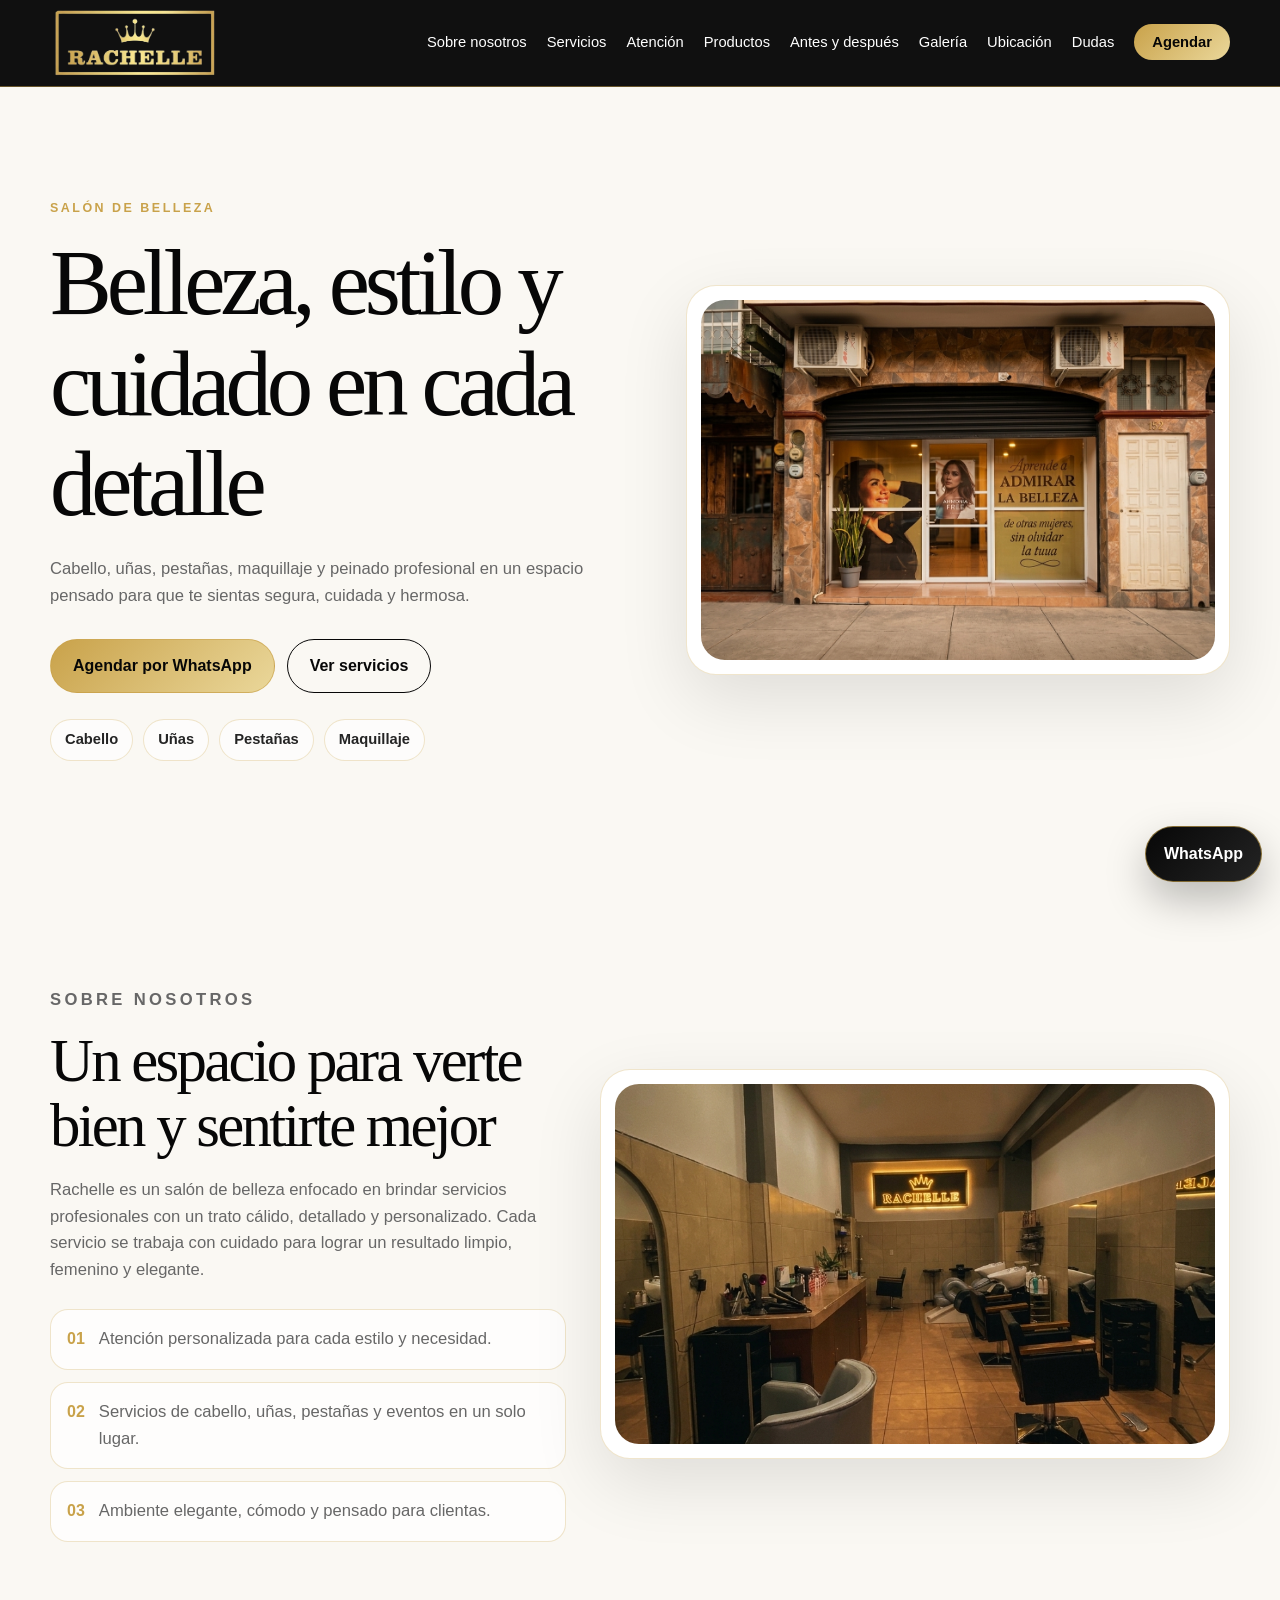
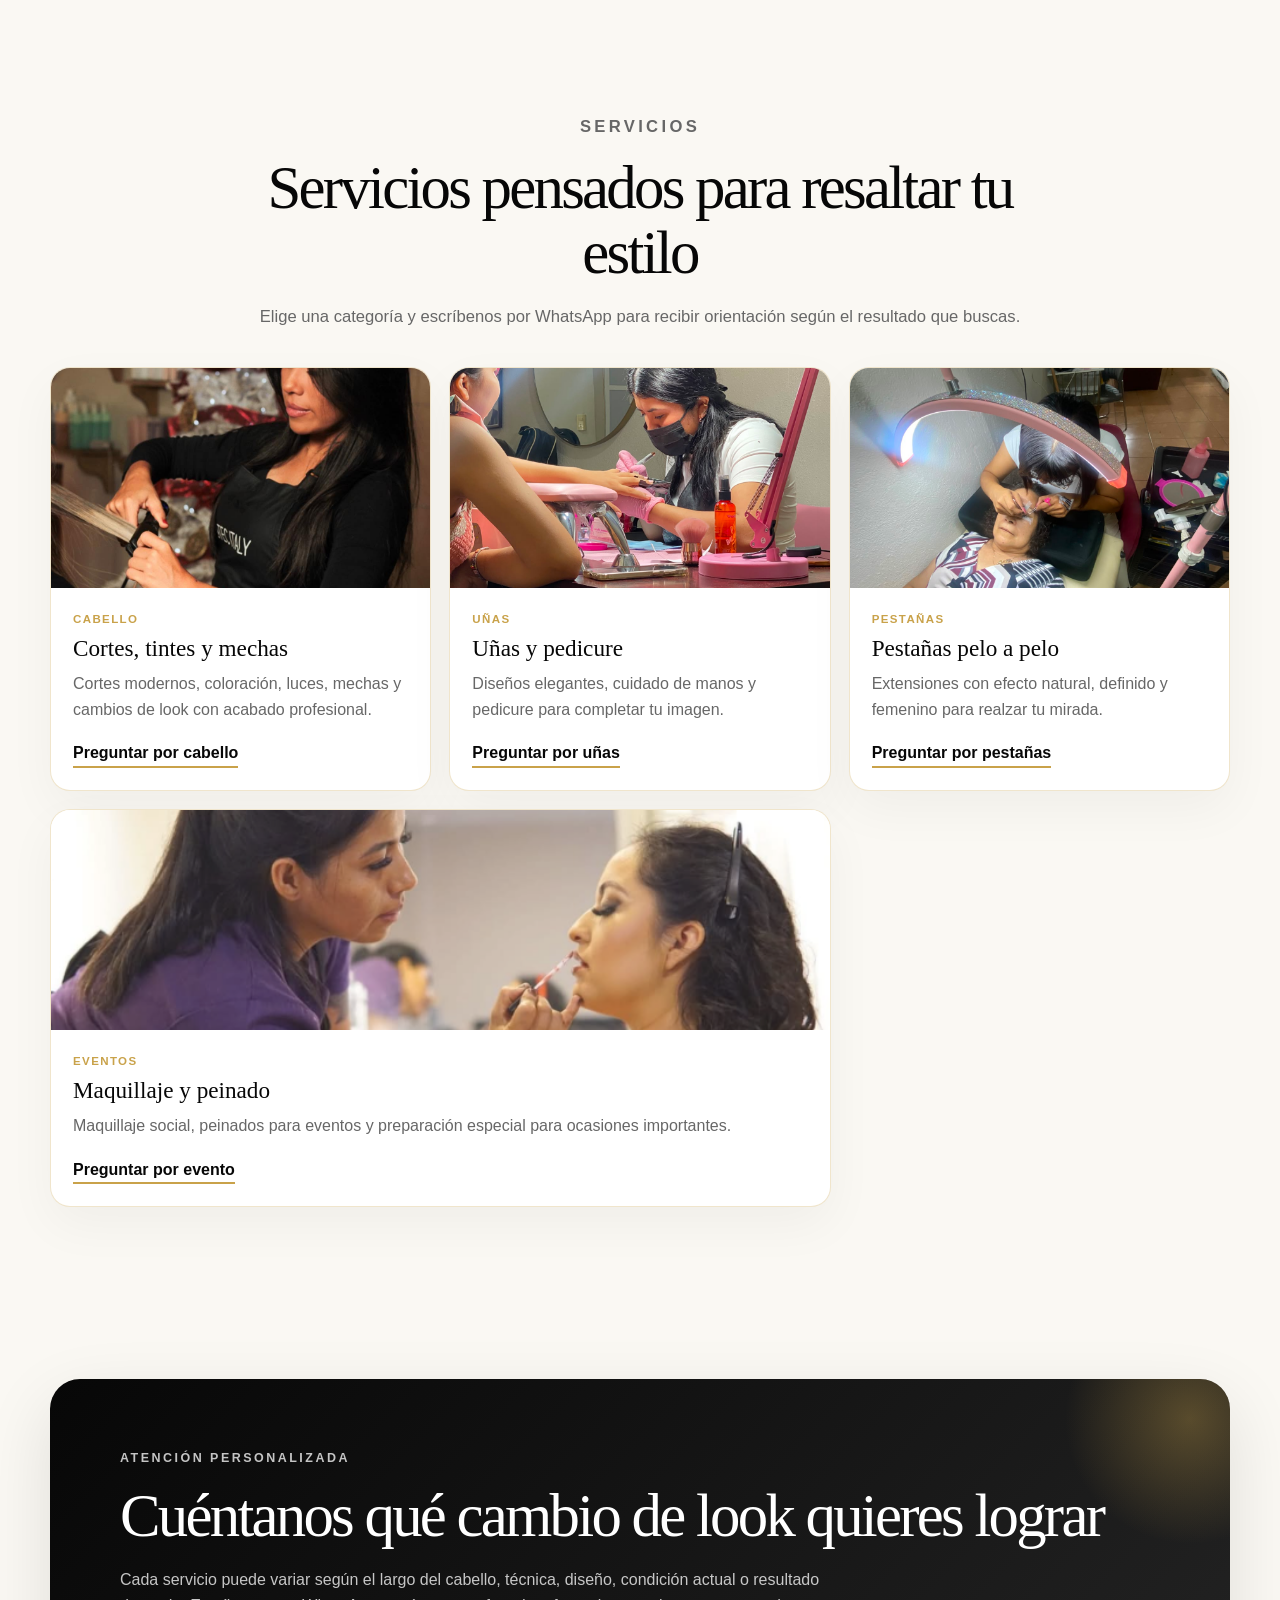
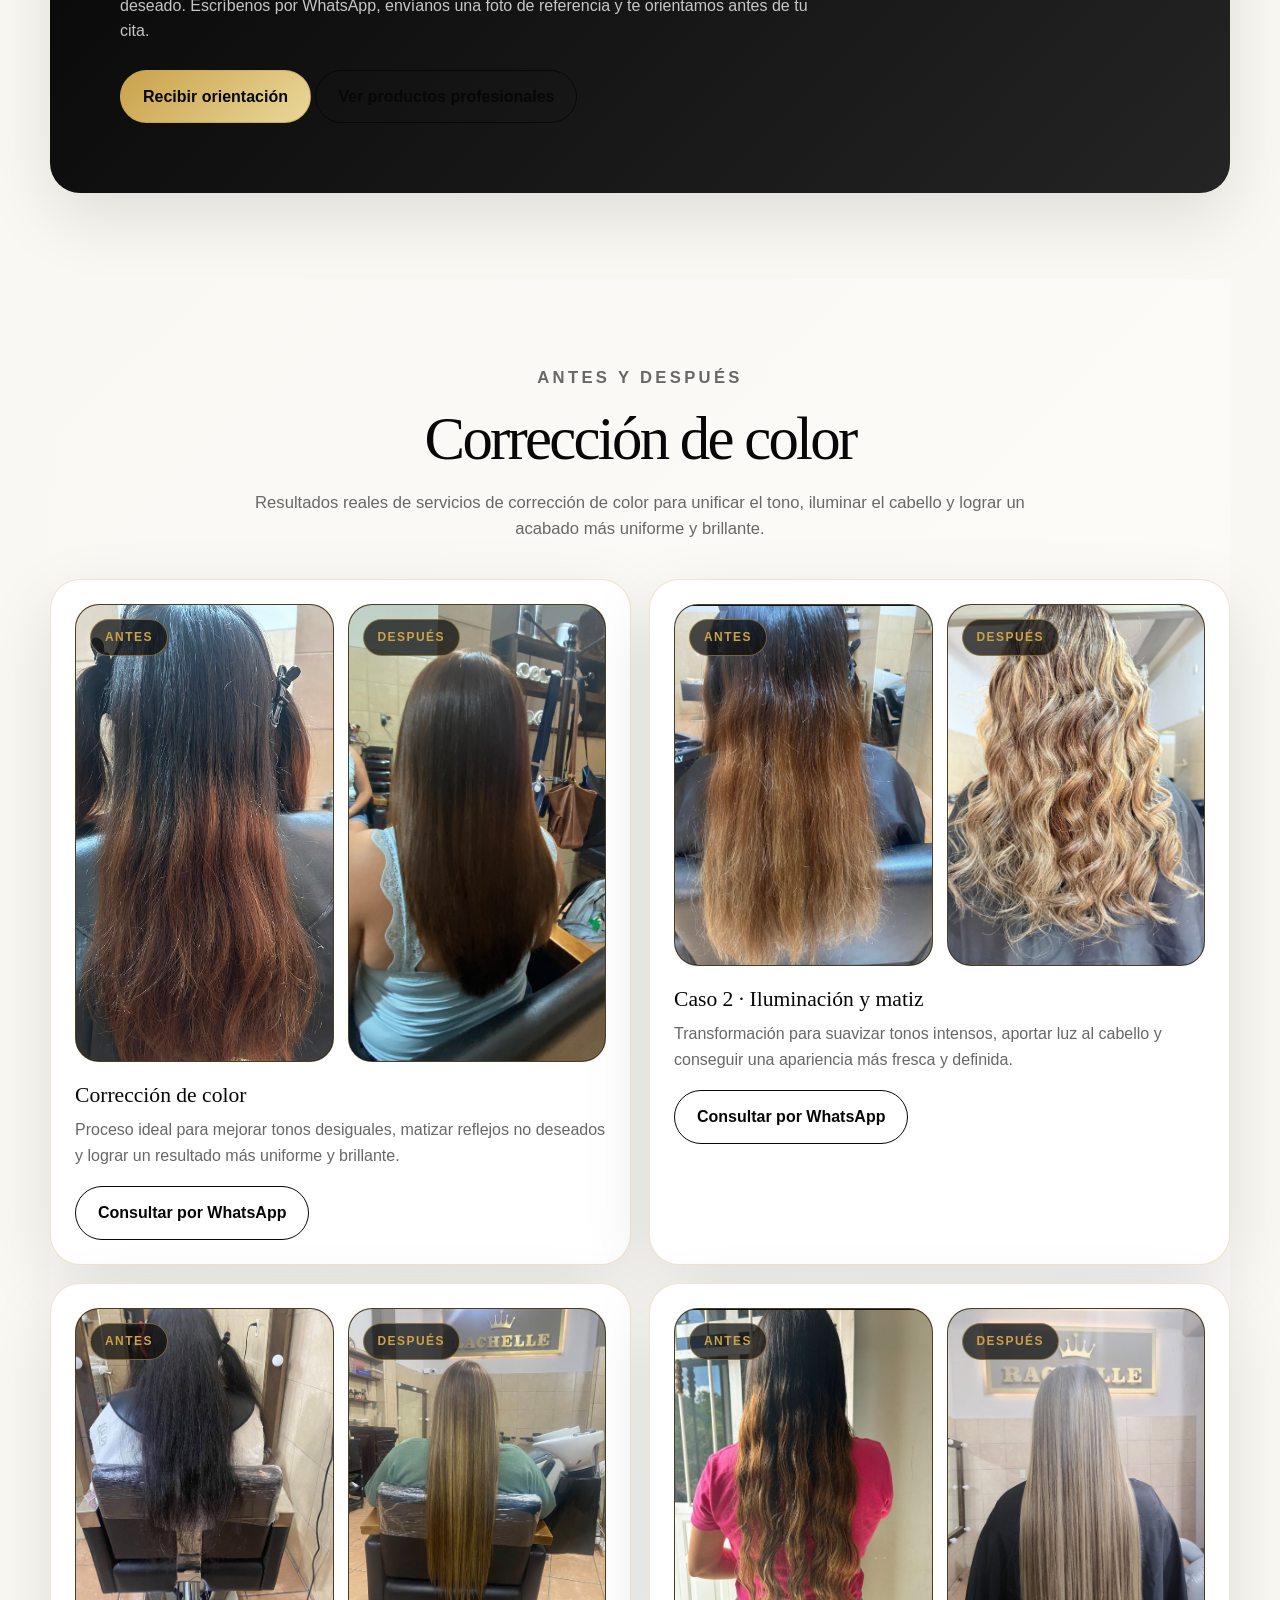
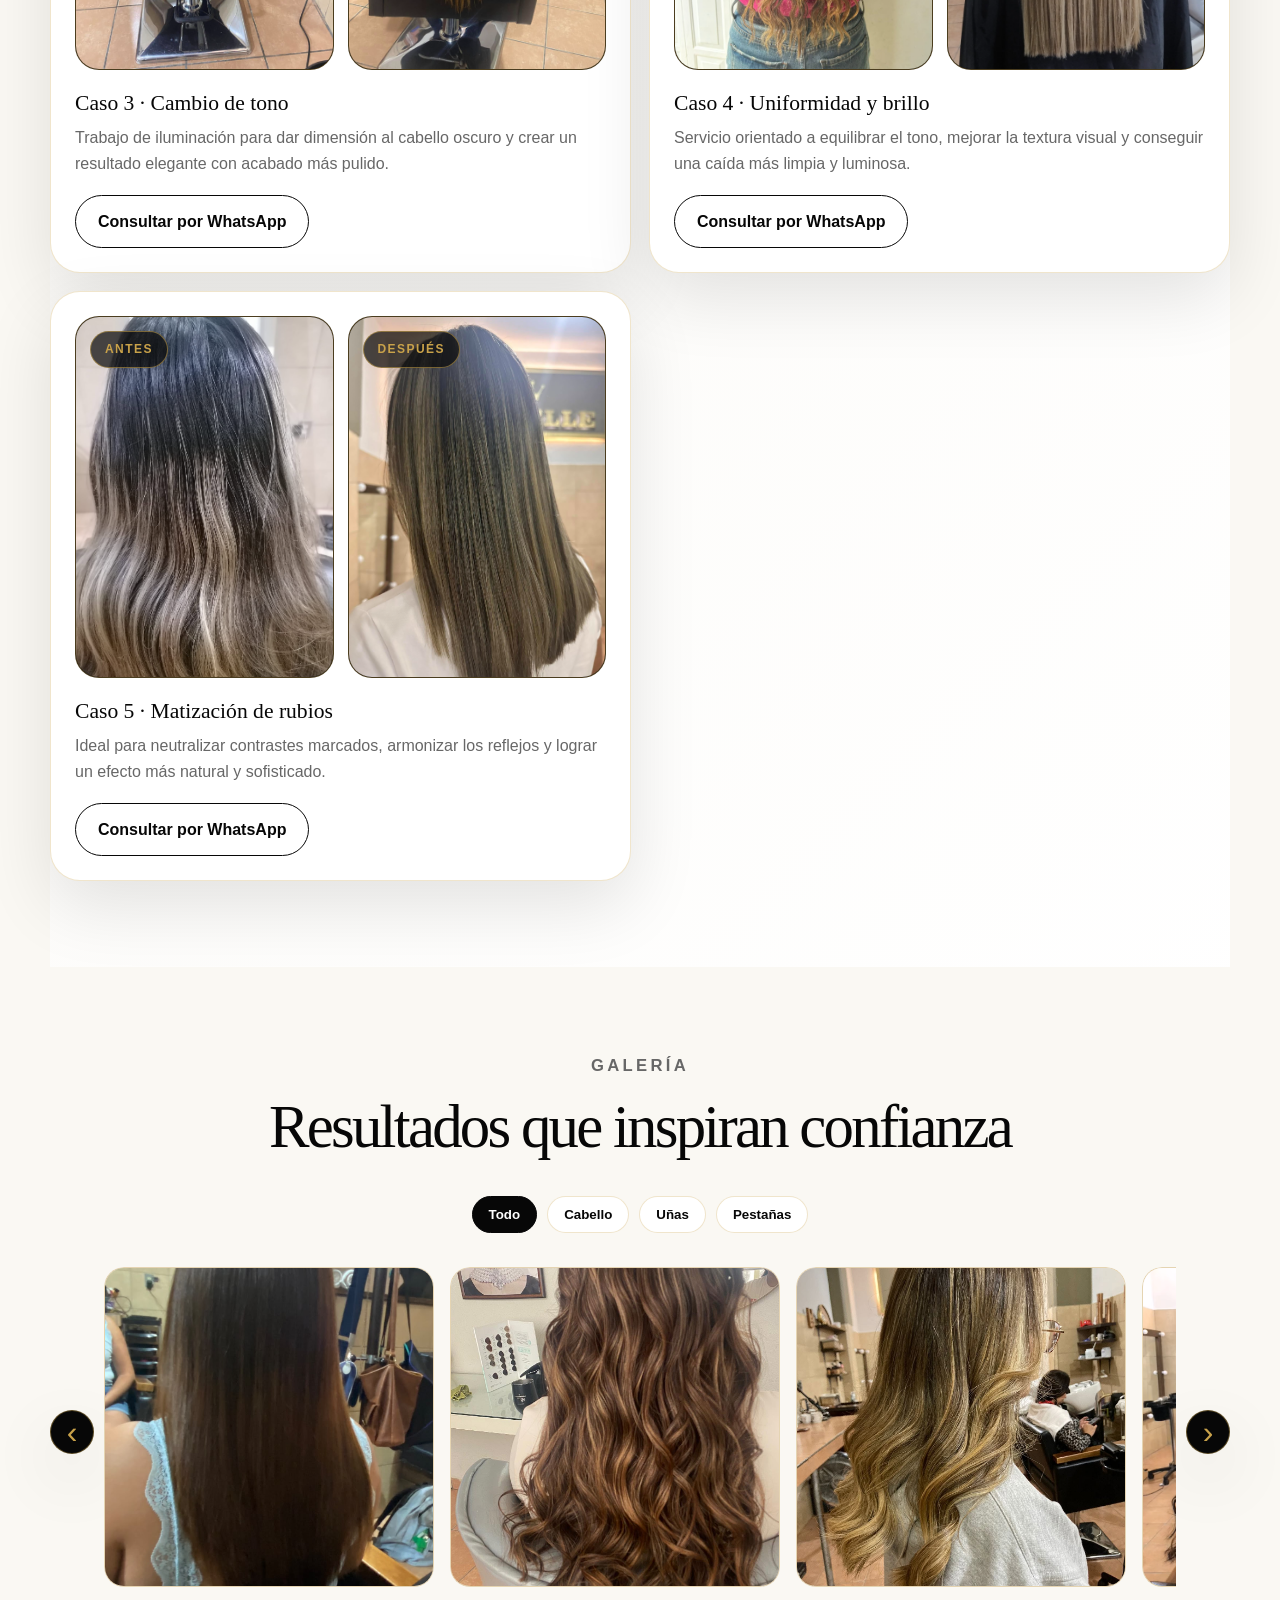
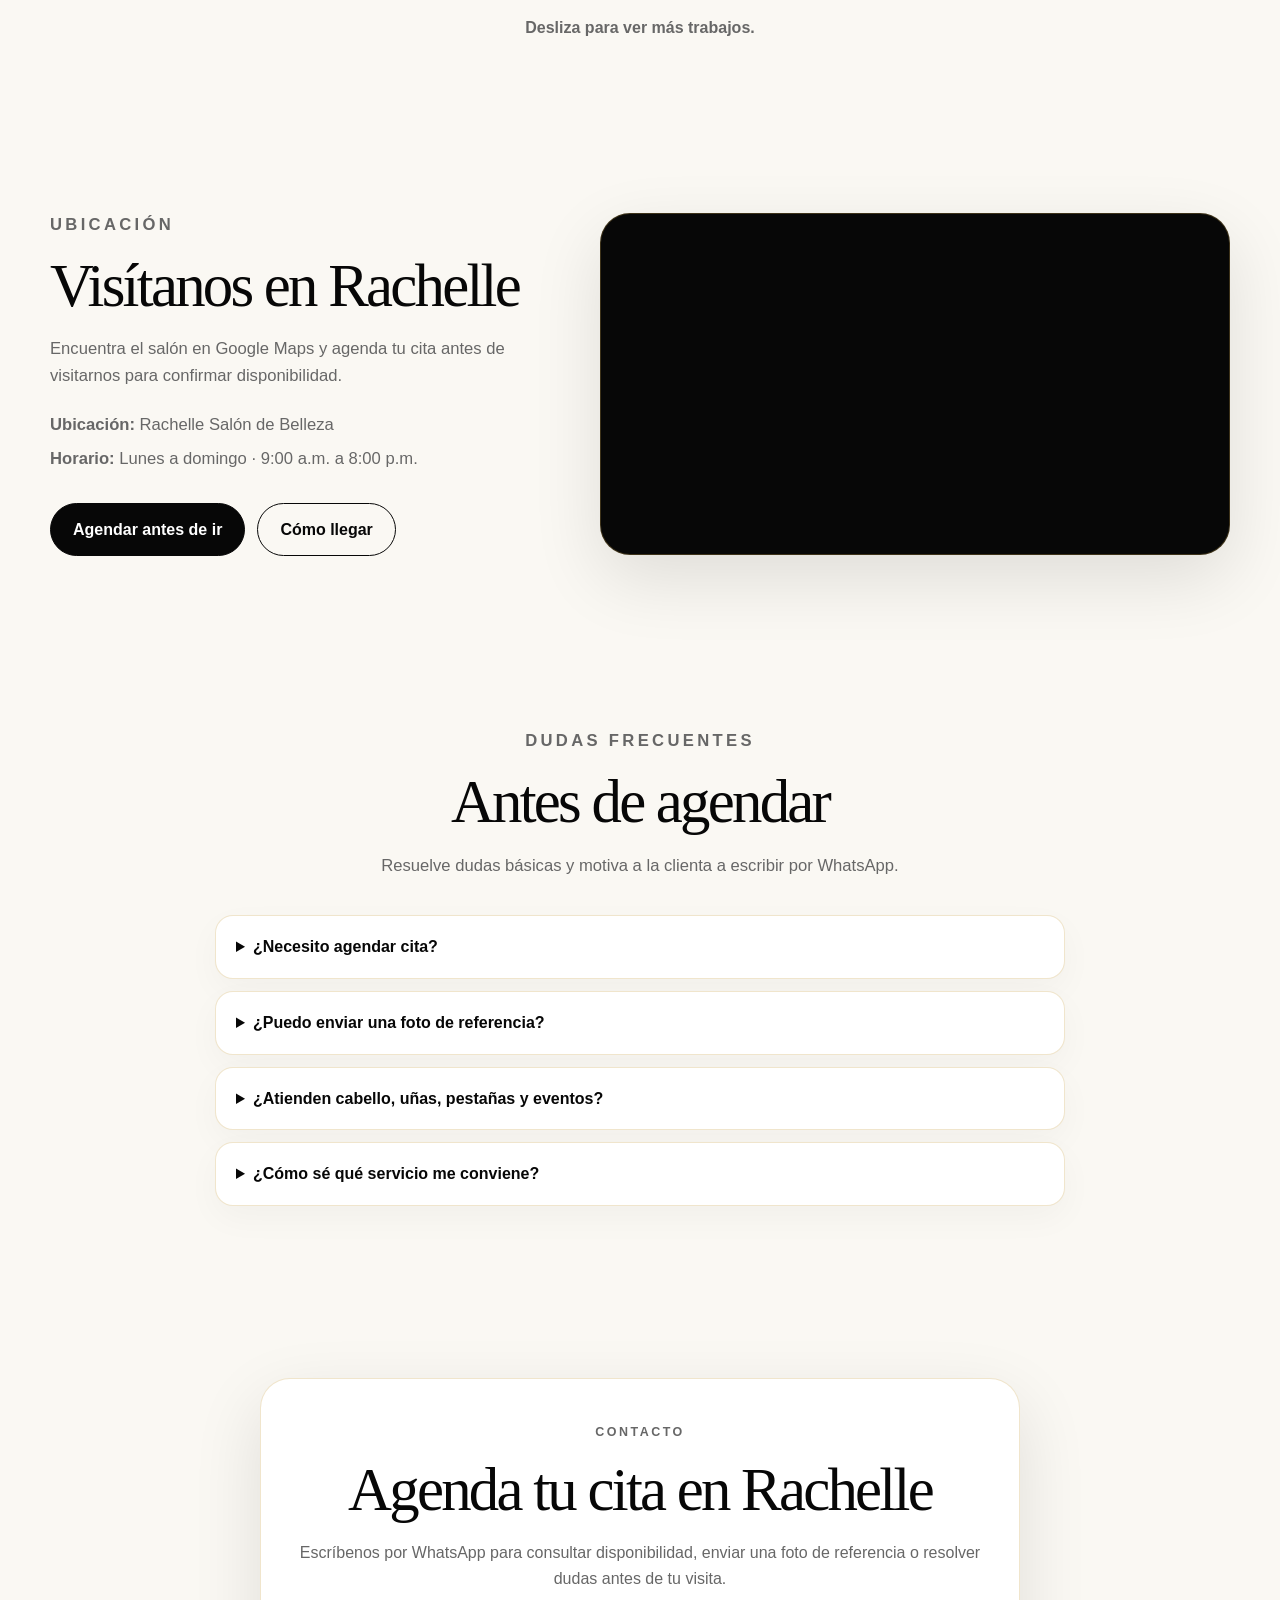
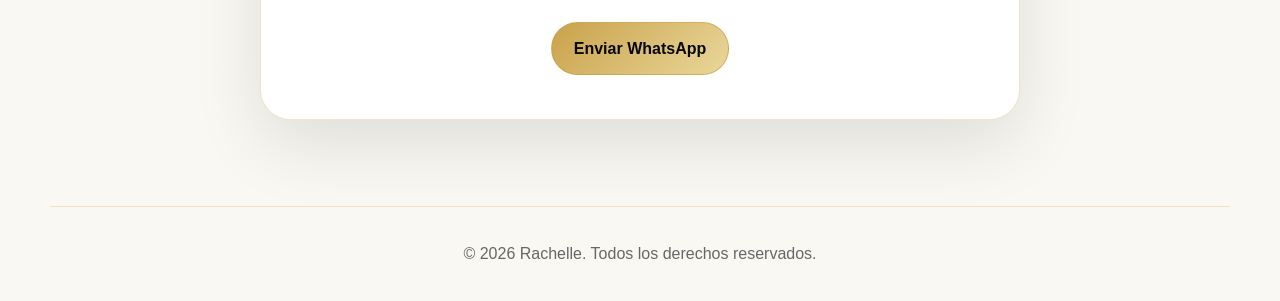
==== commit 760b0968: "Add files via upload" ====
--- a/index.html
+++ b/index.html
@@ -26,7 +26,7 @@
         <li><a href="#sobre-nosotros">Sobre nosotros</a></li>
         <li><a href="#servicios">Servicios</a></li>
         <li><a href="#atencion">Atención</a></li>
-        <li><a href="#productos">Productos</a></li>
+        <li><a href="productos.html">Productos</a></li>
         <li><a href="#correccion-color">Antes y después</a></li>
         <li><a href="#galeria">Galería</a></li>
         <li><a href="#ubicacion">Ubicación</a></li>
@@ -158,285 +158,7 @@
           Cada servicio puede variar según el largo del cabello, técnica, diseño, condición actual o resultado deseado. Escríbenos por WhatsApp, envíanos una foto de referencia y te orientamos antes de tu cita.
         </p>
         <a class="btn btn-gold" href="https://wa.me/522351035520?text=Hola%2C%20quiero%20orientaci%C3%B3n%20personalizada%20para%20un%20servicio.%20Puedo%20enviar%20una%20foto%20de%20referencia." target="_blank" rel="noopener">Recibir orientación</a>
-      </div>
-    </section>
-
-    <section class="products section-animate visible" id="productos">
-      <div class="section-heading centered">
-        <p class="eyebrow">Productos</p>
-        <h2>Productos profesionales TEC ITALY</h2>
-        <p>Catálogo de productos disponibles para cuidado, reparación, hidratación, color, nutrición y estilizado del cabello.</p>
-      </div>
-
-      <div class="product-note">
-        <strong>Costos y disponibilidad por confirmar.</strong>
-        <span>Escríbenos por WhatsApp para consultar el producto ideal según tu tipo de cabello.</span>
-      </div>
-
-      <div class="products-grid">
-        <article class="product-card">
-          <div class="product-image" aria-label="Balsami Presto Shampoo 300 ml"><img src="images/products/tec-italy-balsami-presto-shampoo-300ml.png" alt="Balsami Presto Shampoo 300 ml de TEC ITALY" loading="lazy" /></div>
-          <span class="product-tag">Hidratación</span>
-          <h3>Balsami Presto Shampoo 300 ml</h3>
-          <p>Shampoo fortalecedor y revitalizante para cabello reseco. Ayuda a hidratar y mejorar visiblemente la apariencia del cabello.</p>
-          <div class="product-bottom">
-            <strong>Consultar costo</strong>
-            <a href="https://wa.me/522351035520?text=Hola%2C%20quiero%20informaci%C3%B3n%20sobre%20Balsami%20Presto%20Shampoo%20300%20ml%20de%20TEC%20ITALY." target="_blank" rel="noopener">Preguntar</a>
-          </div>
-        </article>
-        <article class="product-card">
-          <div class="product-image" aria-label="Totale Shampoo 300 ml"><img src="images/products/tec-italy-totale-shampoo-300ml.png" alt="Totale Shampoo 300 ml de TEC ITALY" loading="lazy" /></div>
-          <span class="product-tag">Hidratación</span>
-          <h3>Totale Shampoo 300 ml</h3>
-          <p>Shampoo acondicionador para cabello seco y maltratado. Ayuda a limpiar suavemente mientras aporta humectación y suavidad.</p>
-          <div class="product-bottom">
-            <strong>Consultar costo</strong>
-            <a href="https://wa.me/522351035520?text=Hola%2C%20quiero%20informaci%C3%B3n%20sobre%20Totale%20Shampoo%20300%20ml%20de%20TEC%20ITALY." target="_blank" rel="noopener">Preguntar</a>
-          </div>
-        </article>
-        <article class="product-card">
-          <div class="product-image" aria-label="Balsami Totale Conditioner 300 ml"><img src="images/products/tec-italy-balsami-totale-conditioner-300ml.png" alt="Balsami Totale Conditioner 300 ml de TEC ITALY" loading="lazy" /></div>
-          <span class="product-tag">Acondicionador</span>
-          <h3>Balsami Totale Conditioner 300 ml</h3>
-          <p>Acondicionador para todo tipo de cabello. Ayuda a desenredar, suavizar y dejar una sensación de ligereza y manejo fácil.</p>
-          <div class="product-bottom">
-            <strong>Consultar costo</strong>
-            <a href="https://wa.me/522351035520?text=Hola%2C%20quiero%20informaci%C3%B3n%20sobre%20Balsami%20Totale%20Conditioner%20300%20ml%20de%20TEC%20ITALY." target="_blank" rel="noopener">Preguntar</a>
-          </div>
-        </article>
-
-        <article class="product-card">
-          <div class="product-image" aria-label="Due Faccetta Giorno Per Giorno Treatment 300 ml"><img src="images/products/tec-italy-due-faccetta-giorno-per-giorno-treatment-300ml.png" alt="TEC ITALY Due Faccetta Giorno Per Giorno Treatment 300 ml" loading="lazy" /></div>
-          <span class="product-tag">Tratamiento</span>
-          <h3>Due Faccetta Giorno Per Giorno Treatment 300 ml</h3>
-          <p>Tratamiento bifásico hidratante de uso diario. Ayuda a recuperar humectación, suavidad y manejabilidad.</p>
-          <div class="product-bottom">
-            <strong>Consultar costo</strong>
-            <a href="https://wa.me/522351035520?text=Hola%2C%20quiero%20informaci%C3%B3n%20sobre%20Due%20Faccetta%20Giorno%20Per%20Giorno%20Treatment%20300%20ml%20de%20TEC%20ITALY." target="_blank" rel="noopener">Preguntar</a>
-          </div>
-        </article>
-        <article class="product-card">
-          <div class="product-image" aria-label="Hi-Moisturizing Intensive Mask 280 g"><img src="images/products/tec-italy-hi-moisturizing-treatment-280g.png" alt="Hi-Moisturizing Intensive Mask 280 g de TEC ITALY" loading="lazy" /></div>
-          <span class="product-tag">Mascarilla</span>
-          <h3>Hi-Moisturizing Treatment 280 g</h3>
-          <p>Mascarilla de hidratación intensiva para cabello reseco o dañado. Aporta acondicionamiento profundo, suavidad y brillo.</p>
-          <div class="product-bottom">
-            <strong>Consultar costo</strong>
-            <a href="https://wa.me/522351035520?text=Hola%2C%20quiero%20informaci%C3%B3n%20sobre%20Hi-Moisturizing%20Treatment%20280%20g%20de%20TEC%20ITALY." target="_blank" rel="noopener">Preguntar</a>
-          </div>
-        </article>
-        <article class="product-card">
-          <div class="product-image" aria-label="Hi-Moisturizing Shampoo 300 ml"><img src="images/products/tec-italy-hi-moisturizing-shampoo-300ml.png" alt="Hi-Moisturizing Shampoo 300 ml de TEC ITALY" loading="lazy" /></div>
-          <span class="product-tag">Hidratación</span>
-          <h3>Hi-Moisturizing Shampoo 300 ml</h3>
-          <p>Shampoo hidratante para cabello dañado y reseco. Ayuda a suavizar, humectar y mejorar la apariencia del cabello.</p>
-          <div class="product-bottom">
-            <strong>Consultar costo</strong>
-            <a href="https://wa.me/522351035520?text=Hola%2C%20quiero%20informaci%C3%B3n%20sobre%20Hi-Moisturizing%20Shampoo%20300%20ml%20de%20TEC%20ITALY." target="_blank" rel="noopener">Preguntar</a>
-          </div>
-        </article>
-        <article class="product-card">
-          <div class="product-image" aria-label="Silk System Shine Styling 300 ml"><img src="images/products/tec-italy-silk-system-shine-styling-300ml.png" alt="Silk System Shine Styling 300 ml de TEC ITALY" loading="lazy" /></div>
-          <span class="product-tag">Brillo</span>
-          <h3>Silk System Shine Styling 300 ml</h3>
-          <p>Sérum abrillantador para finalizar el peinado. Aporta brillo, suavidad, control de frizz y acabado elegante.</p>
-          <div class="product-bottom">
-            <strong>Consultar costo</strong>
-            <a href="https://wa.me/522351035520?text=Hola%2C%20quiero%20informaci%C3%B3n%20sobre%20Silk%20System%20Shine%20Styling%20300%20ml%20de%20TEC%20ITALY." target="_blank" rel="noopener">Preguntar</a>
-          </div>
-        </article>
-        <article class="product-card">
-          <div class="product-image" aria-label="Due Faccetta Pro Treatment 300 ml"><img src="images/products/tec-italy-due-faccetta-pro-treatment-300ml.png" alt="Due Faccetta Pro Treatment 300 ml de TEC ITALY" loading="lazy" /></div>
-          <span class="product-tag">Profesional</span>
-          <h3>Due Faccetta Pro Treatment 300 ml</h3>
-          <p>Tratamiento profesional bifásico multipropósito. Ayuda a hidratar, suavizar, equilibrar porosidad y preparar el cabello.</p>
-          <div class="product-bottom">
-            <strong>Consultar costo</strong>
-            <a href="https://wa.me/522351035520?text=Hola%2C%20quiero%20informaci%C3%B3n%20sobre%20Due%20Faccetta%20Pro%20Treatment%20300%20ml%20de%20TEC%20ITALY." target="_blank" rel="noopener">Preguntar</a>
-          </div>
-        </article>
-        <article class="product-card">
-          <div class="product-image" aria-label="Due Faccetta Massimo Treatment 300 ml"><img src="images/products/tec-italy-due-faccetta-massimo-treatment-300ml.png" alt="Due Faccetta Massimo Treatment 300 ml de TEC ITALY" loading="lazy" /></div>
-          <span class="product-tag">Tratamiento</span>
-          <h3>Due Faccetta Massimo Treatment 300 ml</h3>
-          <p>Tratamiento hidratante y reparador para cabello sobreprocesado. Ayuda a restaurar suavidad, humectación y manejabilidad.</p>
-          <div class="product-bottom">
-            <strong>Consultar costo</strong>
-            <a href="https://wa.me/522351035520?text=Hola%2C%20quiero%20informaci%C3%B3n%20sobre%20Due%20Faccetta%20Massimo%20Treatment%20300%20ml%20de%20TEC%20ITALY." target="_blank" rel="noopener">Preguntar</a>
-          </div>
-        </article>
-
-        <article class="product-card">
-          <div class="product-image" aria-label="Gellini Styling 300 ml"><img src="images/products/tec-italy-gellini-styling-300ml.png" alt="Gellini Styling 300 ml de TEC ITALY" loading="lazy" /></div>
-          <span class="product-tag">Styling</span>
-          <h3>Gellini Styling 300 ml</h3>
-          <p>Gel de alta fijación para crear estilos con aspecto húmedo. Ayuda a definir sin dejar residuos pesados.</p>
-          <div class="product-bottom">
-            <strong>Consultar costo</strong>
-            <a href="https://wa.me/522351035520?text=Hola%2C%20quiero%20informaci%C3%B3n%20sobre%20Gellini%20Styling%20300%20ml%20de%20TEC%20ITALY." target="_blank" rel="noopener">Preguntar</a>
-          </div>
-        </article>
-        <article class="product-card">
-          <div class="product-image" aria-label="Post Color Shampoo 300 ml"><img src="images/products/tec-italy-post-color-shampoo-300ml.png" alt="Post Color Shampoo 300 ml de TEC ITALY" loading="lazy" /></div>
-          <span class="product-tag">Color</span>
-          <h3>Post Color Shampoo 300 ml</h3>
-          <p>Shampoo para cabello teñido. Ayuda a prolongar el color, cuidar la fibra capilar y mantener una apariencia luminosa.</p>
-          <div class="product-bottom">
-            <strong>Consultar costo</strong>
-            <a href="https://wa.me/522351035520?text=Hola%2C%20quiero%20informaci%C3%B3n%20sobre%20Post%20Color%20Shampoo%20300%20ml%20de%20TEC%20ITALY." target="_blank" rel="noopener">Preguntar</a>
-          </div>
-        </article>
-        <article class="product-card">
-          <div class="product-image" aria-label="Omni Restore Shampoo 300 ml"><img src="images/products/tec-italy-omni-restore-shampoo-300ml.png" alt="Omni Restore Shampoo 300 ml de TEC ITALY" loading="lazy" /></div>
-          <span class="product-tag">Reparación</span>
-          <h3>Omni Restore Shampoo 300 ml</h3>
-          <p>Shampoo de protección, restauración y prolongación del color. Ideal para cabello con color o extensiones que necesita cuidado intensivo.</p>
-          <div class="product-bottom">
-            <strong>Consultar costo</strong>
-            <a href="https://wa.me/522351035520?text=Hola%2C%20quiero%20informaci%C3%B3n%20sobre%20Omni%20Restore%20Shampoo%20300%20ml%20de%20TEC%20ITALY." target="_blank" rel="noopener">Preguntar</a>
-          </div>
-        </article>
-        <article class="product-card">
-          <div class="product-image" aria-label="Omni Restore Conditioner 300 ml"><img src="images/products/tec-italy-omni-restore-conditioner-300ml.png" alt="Omni Restore Conditioner 300 ml de TEC ITALY" loading="lazy" /></div>
-          <span class="product-tag">Acondicionador</span>
-          <h3>Omni Restore Conditioner 300 ml</h3>
-          <p>Acondicionador para protección intensiva del color, restauración y extensión. Ayuda a suavizar, desenredar y proteger la fibra capilar.</p>
-          <div class="product-bottom">
-            <strong>Consultar costo</strong>
-            <a href="https://wa.me/522351035520?text=Hola%2C%20quiero%20informaci%C3%B3n%20sobre%20Omni%20Restore%20Conditioner%20300%20ml%20de%20TEC%20ITALY." target="_blank" rel="noopener">Preguntar</a>
-          </div>
-        </article>
-        <article class="product-card">
-          <div class="product-image" aria-label="Omni Restore Protector 125 ml"><img src="images/products/tec-italy-omni-restore-protector-125ml.png" alt="Omni Restore Protector 125 ml de TEC ITALY" loading="lazy" /></div>
-          <span class="product-tag">Protector</span>
-          <h3>Omni Restore Protector 125 ml</h3>
-          <p>Protector para el cabello de la línea Omni Restore. Ayuda a cuidar el color, proteger la fibra y complementar la rutina de restauración intensiva.</p>
-          <div class="product-bottom">
-            <strong>Consultar costo</strong>
-            <a href="https://wa.me/522351035520?text=Hola%2C%20quiero%20informaci%C3%B3n%20sobre%20Omni%20Restore%20Protector%20125%20ml%20de%20TEC%20ITALY." target="_blank" rel="noopener">Preguntar</a>
-          </div>
-        </article>
-
-        <article class="product-card">
-          <div class="product-image" aria-label="Pasta Della Aragna Styling 56.6 g"><img src="images/products/tec-italy-pasta-della-aragna-styling-56_6g.jpg" alt="Pasta Della Aragna Styling 56.6 g de TEC ITALY" loading="lazy" /></div>
-          <span class="product-tag">Styling</span>
-          <h3>Pasta Della Aragna Styling 56.6 g</h3>
-          <p>Cera o pasta elástica para crear textura, volumen y definición. Ideal para moldear peinados con acabado moderno.</p>
-          <div class="product-bottom">
-            <strong>Consultar costo</strong>
-            <a href="https://wa.me/522351035520?text=Hola%2C%20quiero%20informaci%C3%B3n%20sobre%20Pasta%20Della%20Aragna%20Styling%2056.6%20g%20de%20TEC%20ITALY." target="_blank" rel="noopener">Preguntar</a>
-          </div>
-        </article>
-        <article class="product-card">
-          <div class="product-image" aria-label="Essential Oil Mask 280 g"><img src="images/products/tec-italy-essential-oil-mask-280g.png" alt="Essential Oil Mask 280 g de TEC ITALY" loading="lazy" /></div>
-          <span class="product-tag">Nutrición</span>
-          <h3>Essential Oil Mask 280 g</h3>
-          <p>Mascarilla con aceites naturales. Mejora la peinabilidad, ayuda al desenredo y aporta luminosidad al cabello.</p>
-          <div class="product-bottom">
-            <strong>Consultar costo</strong>
-            <a href="https://wa.me/522351035520?text=Hola%2C%20quiero%20informaci%C3%B3n%20sobre%20Essential%20Oil%20Mask%20280%20g%20de%20TEC%20ITALY." target="_blank" rel="noopener">Preguntar</a>
-          </div>
-        </article>
-        <article class="product-card">
-          <div class="product-image" aria-label="Essential Oil Conditioner 300 ml"><img src="images/products/tec-italy-essential-oil-conditioner-300ml.png" alt="Essential Oil Conditioner 300 ml de TEC ITALY" loading="lazy" /></div>
-          <span class="product-tag">Nutrición</span>
-          <h3>Essential Oil Conditioner 300 ml</h3>
-          <p>Acondicionador con aceites naturales. Ayuda a suavizar, nutrir y facilitar el desenredo del cabello.</p>
-          <div class="product-bottom">
-            <strong>Consultar costo</strong>
-            <a href="https://wa.me/522351035520?text=Hola%2C%20quiero%20informaci%C3%B3n%20sobre%20Essential%20Oil%20Conditioner%20300%20ml%20de%20TEC%20ITALY." target="_blank" rel="noopener">Preguntar</a>
-          </div>
-        </article>
-        <article class="product-card">
-          <div class="product-image" aria-label="Essential Oil Shampoo 300 ml"><img src="images/products/tec-italy-essential-oil-shampoo-300ml.png" alt="Essential Oil Shampoo 300 ml de TEC ITALY" loading="lazy" /></div>
-          <span class="product-tag">Nutrición</span>
-          <h3>Essential Oil Shampoo 300 ml</h3>
-          <p>Shampoo con aceites naturales para limpieza suave y nutrición. Ideal para aportar suavidad y una fragancia agradable.</p>
-          <div class="product-bottom">
-            <strong>Consultar costo</strong>
-            <a href="https://wa.me/522351035520?text=Hola%2C%20quiero%20informaci%C3%B3n%20sobre%20Essential%20Oil%20Shampoo%20300%20ml%20de%20TEC%20ITALY." target="_blank" rel="noopener">Preguntar</a>
-          </div>
-        </article>
-        <article class="product-card">
-          <div class="product-image" aria-label="Metamorfosi Leave-In Cream 300 ml"><img src="images/products/tec-italy-metamorfosi-leave-in-cream-300ml.png" alt="Metamorfosi Leave-In Cream 300 ml de TEC ITALY" loading="lazy" /></div>
-          <span class="product-tag">Alaciado</span>
-          <h3>Metamorfosi Leave-In Cream 300 ml</h3>
-          <p>Crema leave-in para ayudar al alaciado temporal. Aporta brillo, protección térmica y control de volumen y frizz.</p>
-          <div class="product-bottom">
-            <strong>Consultar costo</strong>
-            <a href="https://wa.me/522351035520?text=Hola%2C%20quiero%20informaci%C3%B3n%20sobre%20Metamorfosi%20Leave-In%20Cream%20300%20ml%20de%20TEC%20ITALY." target="_blank" rel="noopener">Preguntar</a>
-          </div>
-        </article>
-        <article class="product-card">
-          <div class="product-image" aria-label="Silk System Shine Styling 125 ml"><img src="images/products/tec-italy-silk-system-shine-styling-125ml.png" alt="Silk System Shine Styling 125 ml de TEC ITALY" loading="lazy" /></div>
-          <span class="product-tag">Brillo</span>
-          <h3>Silk System Shine Styling 125 ml</h3>
-          <p>Sérum abrillantador en presentación de 125 ml. Ayuda a controlar frizz, aportar suavidad y sellar puntas.</p>
-          <div class="product-bottom">
-            <strong>Consultar costo</strong>
-            <a href="https://wa.me/522351035520?text=Hola%2C%20quiero%20informaci%C3%B3n%20sobre%20Silk%20System%20Shine%20Styling%20125%20ml%20de%20TEC%20ITALY." target="_blank" rel="noopener">Preguntar</a>
-          </div>
-        </article>
-        <article class="product-card">
-          <div class="product-image" aria-label="Speciale Styling 125 ml"><img src="images/products/tec-italy-speciale-styling-125ml.png" alt="Speciale Styling 125 ml de TEC ITALY" loading="lazy" /></div>
-          <span class="product-tag">Styling</span>
-          <h3>Speciale Styling 125 ml</h3>
-          <p>Tratamiento ligero sin enjuague. Protege del calor, controla el frizz y ayuda a realzar la textura natural del cabello.</p>
-          <div class="product-bottom">
-            <strong>Consultar costo</strong>
-            <a href="https://wa.me/522351035520?text=Hola%2C%20quiero%20informaci%C3%B3n%20sobre%20Speciale%20Styling%20125%20ml%20de%20TEC%20ITALY." target="_blank" rel="noopener">Preguntar</a>
-          </div>
-        </article>
-        <article class="product-card">
-          <div class="product-image" aria-label="Olio Vital 125 ml"><img src="images/products/tec-italy-olio-vital-125ml.png" alt="Olio Vital 125 ml de TEC ITALY" loading="lazy" /></div>
-          <span class="product-tag">Aceite</span>
-          <h3>Olio Vital 125 ml</h3>
-          <p>Tratamiento concentrado revitalizante. Ayuda a restaurar humectación, suavidad, luminosidad y reducir el frizz.</p>
-          <div class="product-bottom">
-            <strong>Consultar costo</strong>
-            <a href="https://wa.me/522351035520?text=Hola%2C%20quiero%20informaci%C3%B3n%20sobre%20Olio%20Vital%20125%20ml%20de%20TEC%20ITALY." target="_blank" rel="noopener">Preguntar</a>
-          </div>
-        </article>
-        <article class="product-card">
-          <div class="product-image" aria-label="Olio Vital Color 125 ml"><img src="images/products/tec-italy-olio-vital-color-125ml.png" alt="Olio Vital Color 125 ml de TEC ITALY" loading="lazy" /></div>
-          <span class="product-tag">Color</span>
-          <h3>Olio Vital Color 125 ml</h3>
-          <p>Tratamiento para cabello teñido. Ayuda a hidratar, suavizar, aportar brillo y proteger la apariencia del color.</p>
-          <div class="product-bottom">
-            <strong>Consultar costo</strong>
-            <a href="https://wa.me/522351035520?text=Hola%2C%20quiero%20informaci%C3%B3n%20sobre%20Olio%20Vital%20Color%20125%20ml%20de%20TEC%20ITALY." target="_blank" rel="noopener">Preguntar</a>
-          </div>
-        </article>
-        <article class="product-card">
-          <div class="product-image" aria-label="Riparatore Repair 125 ml"><img src="images/products/tec-italy-riparatore-repair-125ml.png" alt="Riparatore Repair 125 ml de TEC ITALY" loading="lazy" /></div>
-          <span class="product-tag">Reparación</span>
-          <h3>Riparatore Repair 125 ml</h3>
-          <p>Tratamiento sin enjuague para cabello dañado o tratado químicamente. Ayuda a reparar, fortalecer y mejorar la elasticidad.</p>
-          <div class="product-bottom">
-            <strong>Consultar costo</strong>
-            <a href="https://wa.me/522351035520?text=Hola%2C%20quiero%20informaci%C3%B3n%20sobre%20Riparatore%20Repair%20125%20ml%20de%20TEC%20ITALY." target="_blank" rel="noopener">Preguntar</a>
-          </div>
-        </article>
-        <article class="product-card">
-          <div class="product-image" aria-label="Essential Oil Treatment 125 ml"><img src="images/products/tec-italy-essential-oil-treatment-125ml.png" alt="Essential Oil Treatment 125 ml de TEC ITALY" loading="lazy" /></div>
-          <span class="product-tag">Aceite</span>
-          <h3>Essential Oil Treatment 125 ml</h3>
-          <p>Tratamiento en aceite concentrado. Nutre sin dejar sensación pesada, suaviza y ayuda a minimizar puntas abiertas.</p>
-          <div class="product-bottom">
-            <strong>Consultar costo</strong>
-            <a href="https://wa.me/522351035520?text=Hola%2C%20quiero%20informaci%C3%B3n%20sobre%20Essential%20Oil%20Treatment%20125%20ml%20de%20TEC%20ITALY." target="_blank" rel="noopener">Preguntar</a>
-          </div>
-        </article>
-        <article class="product-card">
-          <div class="product-image" aria-label="Glaze Styling Finishing Spray 400 ml"><img src="images/products/tec-italy-glaze-styling-finishing-spray-400ml.png" alt="Glaze Styling Finishing Spray 400 ml de TEC ITALY" loading="lazy" /></div>
-          <span class="product-tag">Finalizador</span>
-          <h3>Glaze Styling Finishing Spray 400 ml</h3>
-          <p>Spray finalizador para fijar el peinado y mantener el estilo. Ideal para dar acabado profesional al look.</p>
-          <div class="product-bottom">
-            <strong>Consultar costo</strong>
-            <a href="https://wa.me/522351035520?text=Hola%2C%20quiero%20informaci%C3%B3n%20sobre%20Glaze%20Styling%20Finishing%20Spray%20400%20ml%20de%20TEC%20ITALY." target="_blank" rel="noopener">Preguntar</a>
-          </div>
-        </article>
+        <a class="btn btn-outline" href="productos.html">Ver productos profesionales</a>
       </div>
     </section>
 
@@ -543,7 +265,9 @@
         <button class="filter-btn" data-filter="unas">Uñas</button>
         <button class="filter-btn" data-filter="pestanas">Pestañas</button>
       </div>
-      <div class="gallery-grid">
+      <div class="gallery-carousel" aria-label="Carrusel de galería">
+        <button class="gallery-carousel-btn" type="button" data-gallery-prev aria-label="Ver fotos anteriores">‹</button>
+        <div class="gallery-grid" id="galleryCarousel" tabindex="0">
         <button class="gallery-item" data-category="cabello" aria-label="Abrir foto de corrección de color">
           <img src="images/galeria-correccion-color-despues.jpeg" alt="Resultado de corrección de color" />
         </button>
@@ -646,7 +370,10 @@
         <button class="gallery-item" data-category="pestanas" aria-label="Abrir foto de aplicación de pestañas">
           <img src="images/galeria-pestanas-06.png" alt="Aplicación de extensiones de pestañas" />
         </button>
-      </div>
+        </div>
+        <button class="gallery-carousel-btn" type="button" data-gallery-next aria-label="Ver fotos siguientes">›</button>
+      </div>
+      <p class="gallery-hint">Desliza para ver más trabajos.</p>
     </section>
 
     <section class="location section-animate" id="ubicacion">
--- a/style.css
+++ b/style.css
@@ -1010,3 +1010,116 @@
   width: 100%;
   display: block;
 }
+
+/* Página separada de productos */
+.nav-links a.active-page {
+  color: var(--gold);
+}
+
+.products-page-hero {
+  padding-top: 150px;
+  padding-bottom: 52px;
+  background: linear-gradient(135deg, rgba(20, 20, 20, 0.96), rgba(40, 34, 24, 0.94));
+  color: var(--white);
+  border-bottom: 1px solid rgba(201, 162, 74, 0.35);
+}
+
+.products-page-hero h1 {
+  font-size: clamp(2.1rem, 5vw, 4rem);
+  max-width: 860px;
+  margin: 0 auto 18px;
+}
+
+.products-page-hero p:not(.eyebrow) {
+  color: rgba(255, 255, 255, 0.76);
+  max-width: 760px;
+  margin: 0 auto;
+}
+
+.centered-buttons {
+  justify-content: center;
+  margin-top: 28px;
+}
+
+.products-page-list {
+  margin-top: 0;
+}
+
+/* Galería tipo carrusel para que ocupe menos espacio */
+.gallery-carousel {
+  display: grid;
+  grid-template-columns: auto minmax(0, 1fr) auto;
+  align-items: center;
+  gap: 10px;
+  margin-top: 18px;
+}
+
+.gallery-carousel .gallery-grid {
+  display: flex !important;
+  grid-template-columns: none !important;
+  gap: 16px;
+  overflow-x: auto;
+  overflow-y: hidden;
+  scroll-snap-type: x mandatory;
+  scroll-behavior: smooth;
+  padding: 8px 4px 18px;
+  scrollbar-width: thin;
+}
+
+.gallery-carousel .gallery-item {
+  flex: 0 0 min(78vw, 330px);
+  scroll-snap-align: start;
+  grid-column: auto !important;
+}
+
+.gallery-carousel .gallery-item.hidden {
+  display: none;
+}
+
+.gallery-carousel .gallery-item img {
+  height: 320px;
+  width: 100%;
+  object-fit: cover;
+}
+
+.gallery-carousel-btn {
+  width: 44px;
+  height: 44px;
+  border-radius: 999px;
+  border: 1px solid rgba(201, 162, 74, 0.42);
+  background: var(--black);
+  color: var(--gold);
+  font-size: 2rem;
+  line-height: 1;
+  cursor: pointer;
+  display: grid;
+  place-items: center;
+  box-shadow: var(--shadow);
+  transition: transform 0.2s ease, background 0.2s ease;
+}
+
+.gallery-carousel-btn:hover {
+  transform: translateY(-2px);
+  background: #000;
+}
+
+.gallery-hint {
+  text-align: center;
+  color: var(--gray);
+  font-weight: 700;
+  margin-top: 10px;
+}
+
+@media (max-width: 640px) {
+  .gallery-carousel {
+    grid-template-columns: 1fr;
+  }
+
+  .gallery-carousel-btn {
+    display: none;
+  }
+
+  .gallery-carousel .gallery-item {
+    flex-basis: 82vw;
+  }
+}
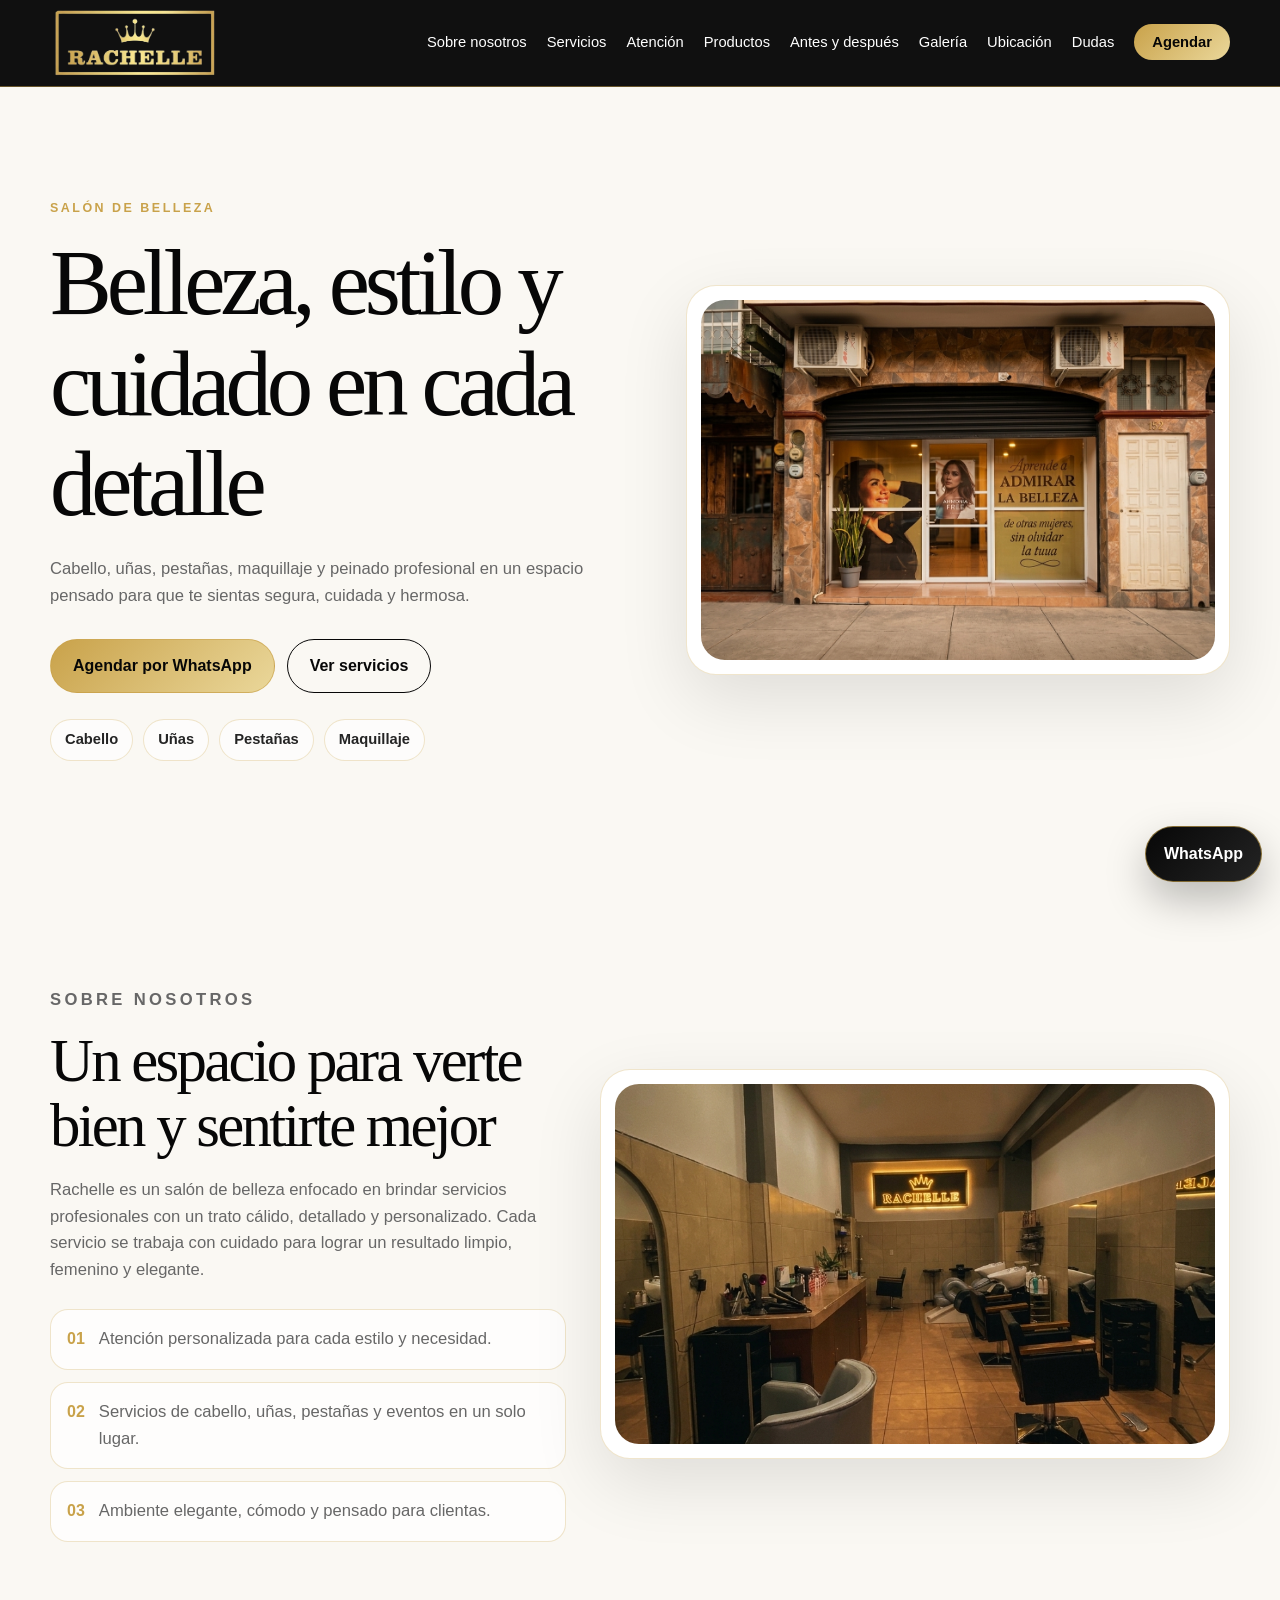
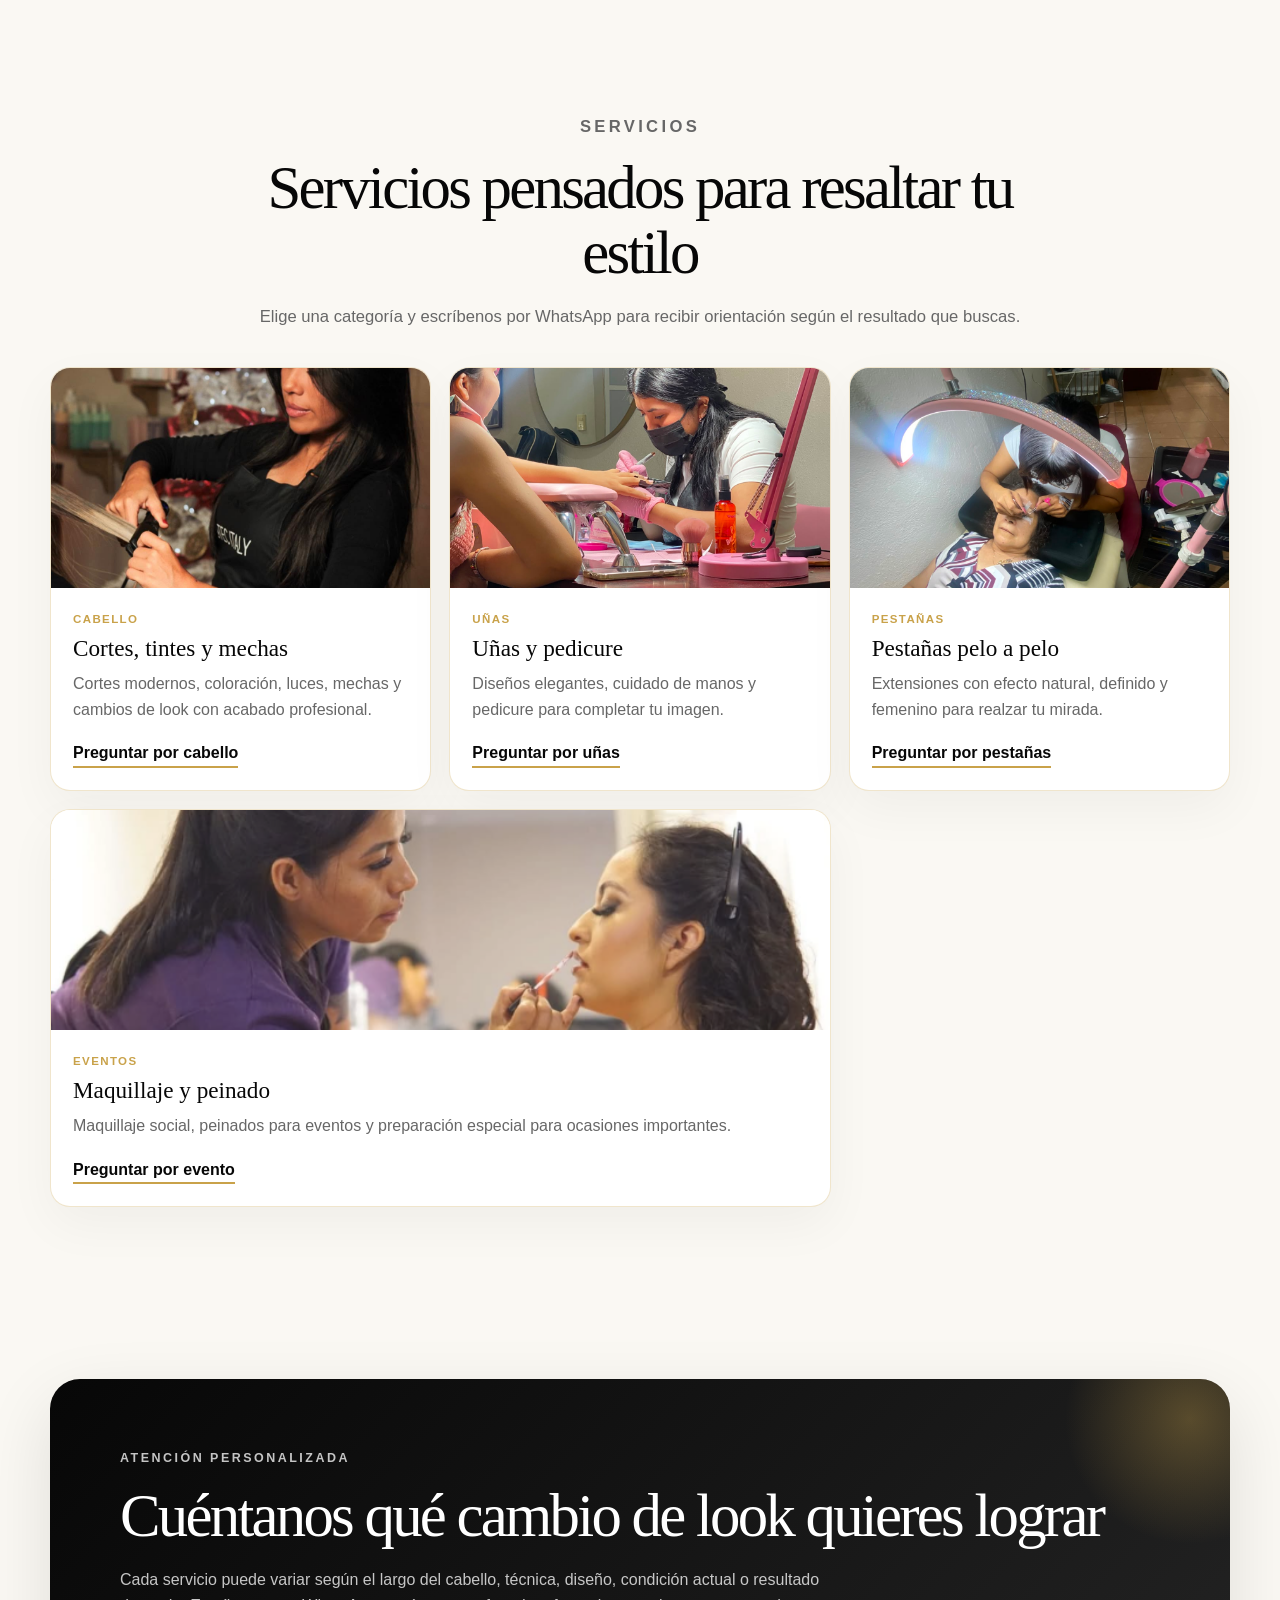
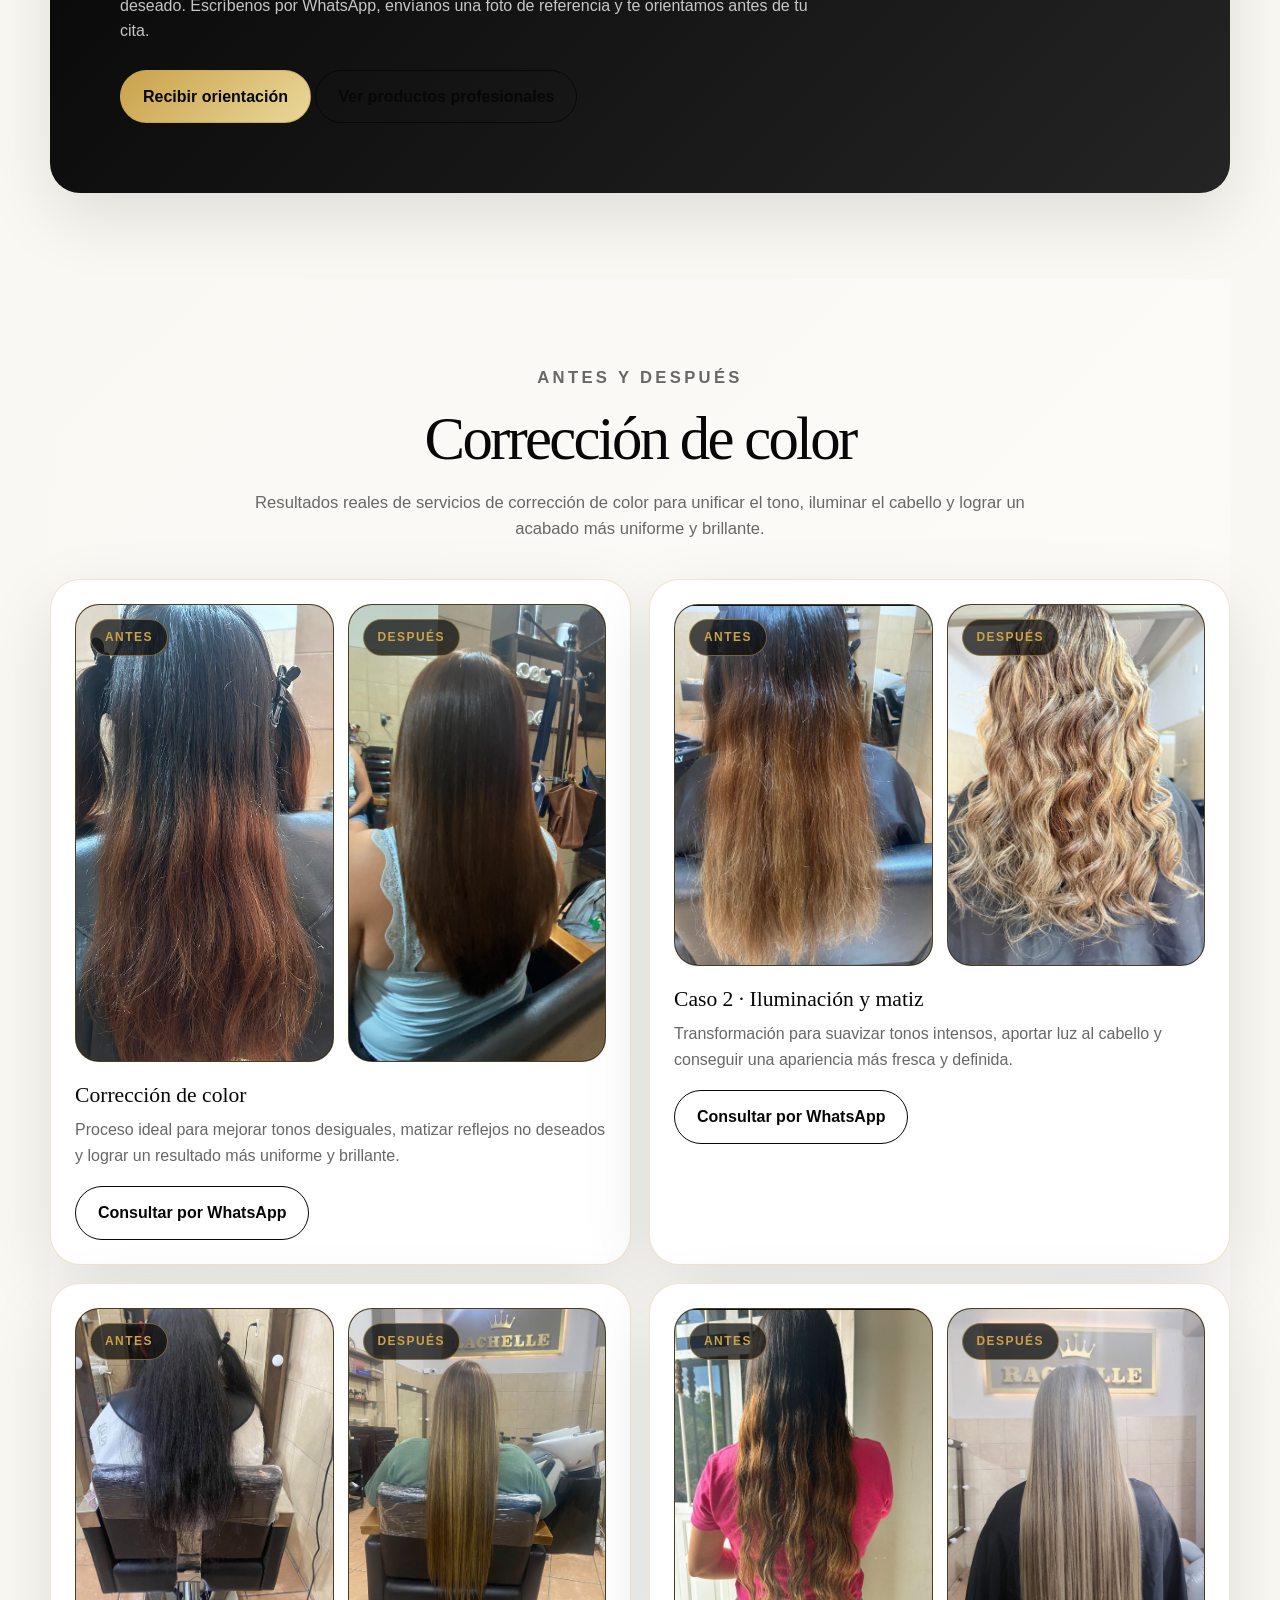
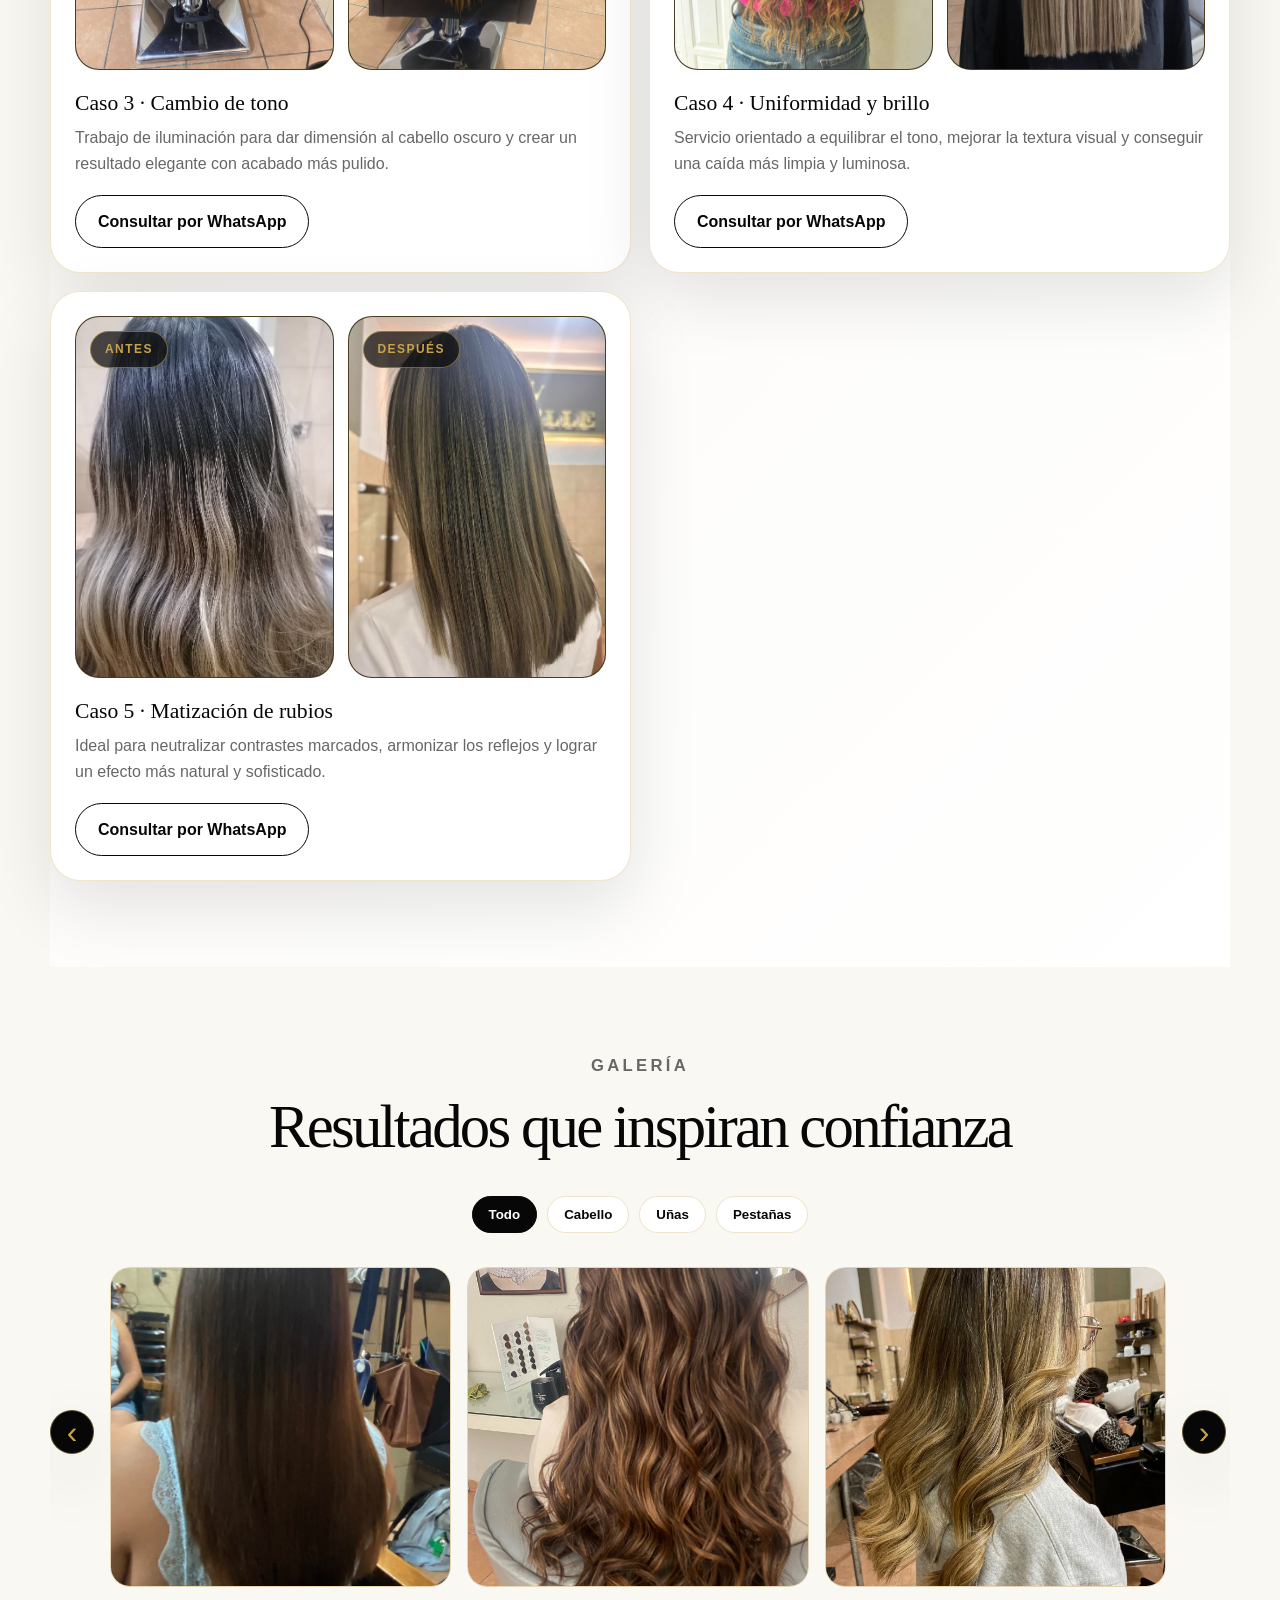
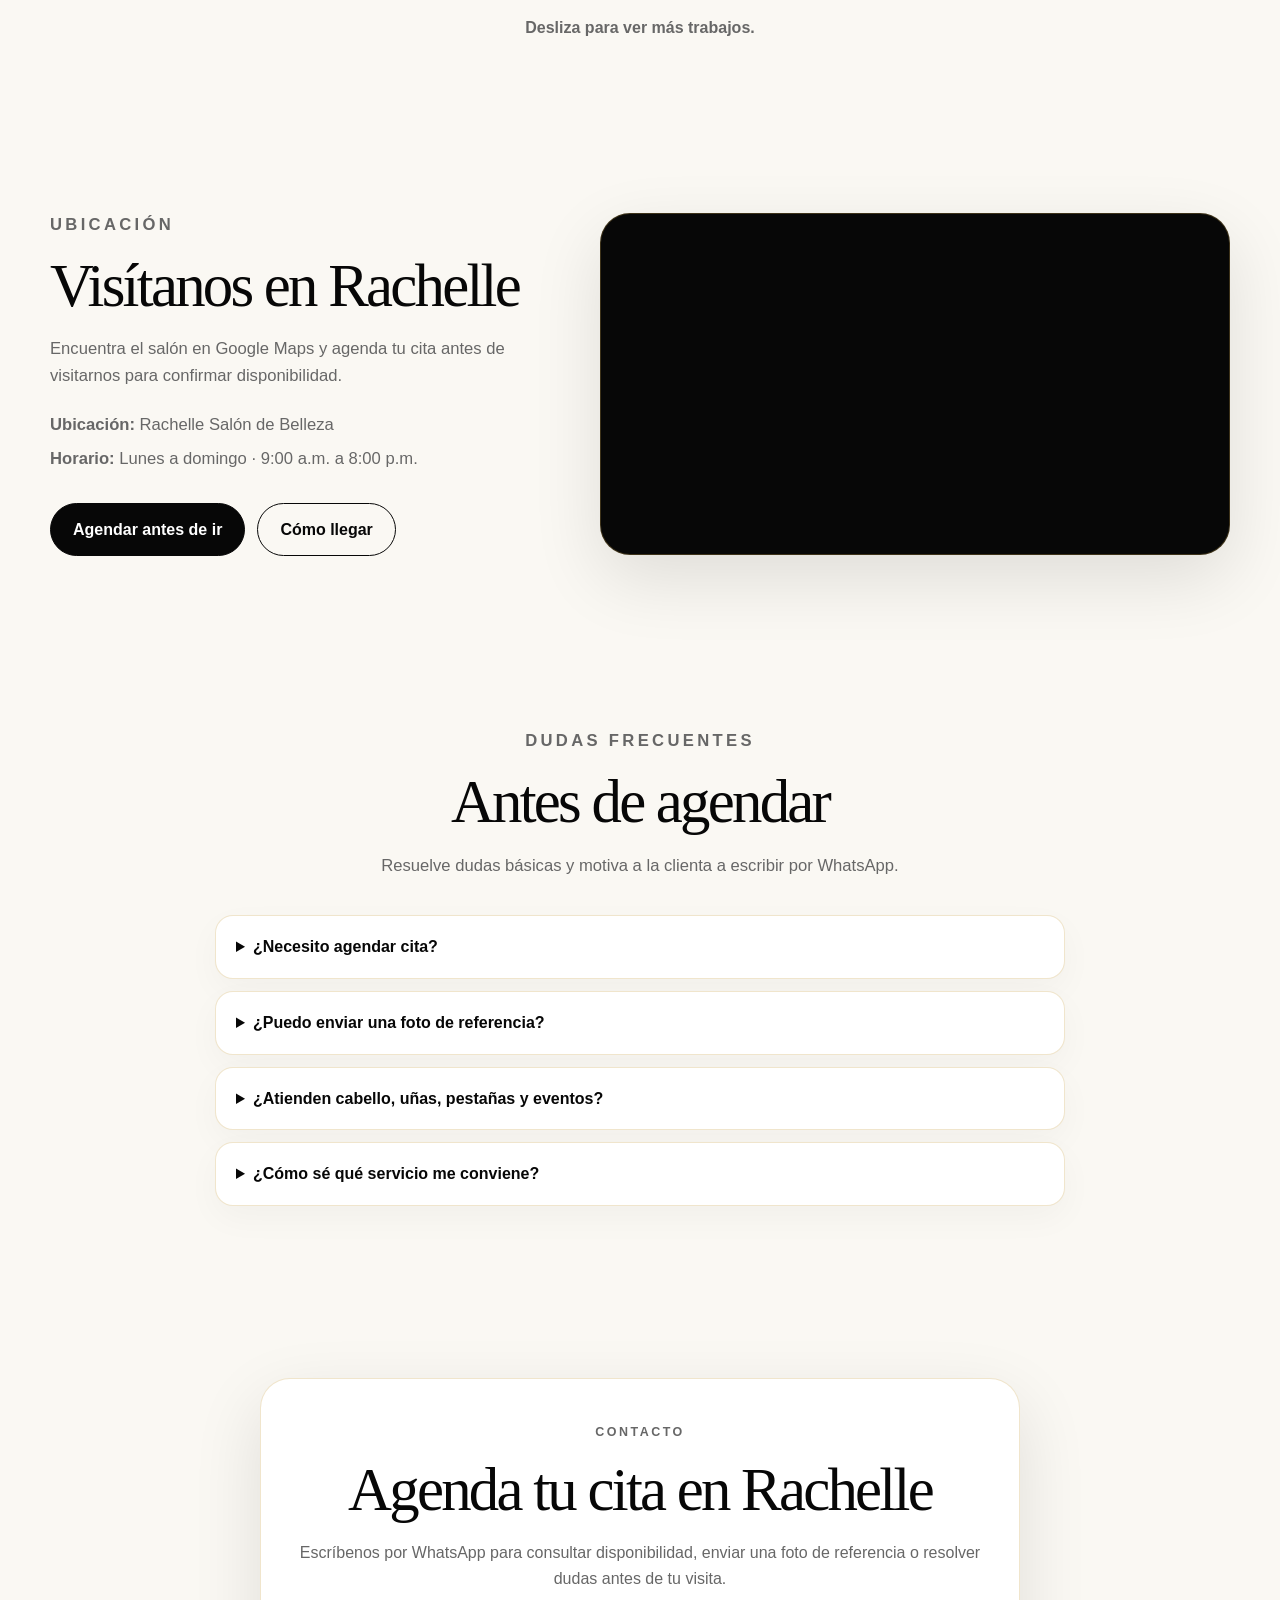
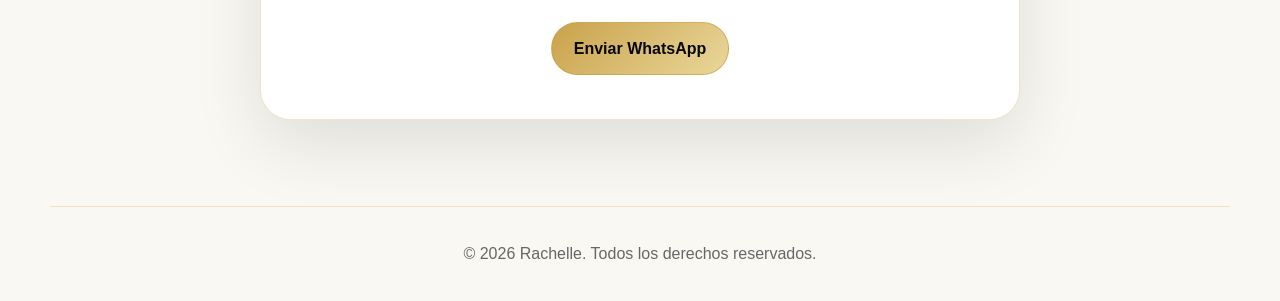
==== commit e92ee707: "carrusel" ====
--- a/index.html
+++ b/index.html
@@ -5,7 +5,8 @@
   <meta name="viewport" content="width=device-width, initial-scale=1.0" />
   <title>Rachelle | Salón de Belleza</title>
   <meta name="description" content="Rachelle, salón de belleza especializado en cabello, uñas, pestañas, maquillaje, peinado y tratamientos capilares." />
-  <link rel="stylesheet" href="style.css" />
+  <link rel="stylesheet" href="style.css?v=20260702-2" />
+  <link rel="stylesheet" href="carousel-fix.css?v=20260702-2" />
 </head>
 <body>
   
@@ -459,6 +460,6 @@
     <p>© 2026 Rachelle. Todos los derechos reservados.</p>
   </footer>
 
-  <script src="script.js"></script>
+  <script src="script.js?v=20260702-2"></script>
 </body>
 </html>
--- a/style.css
+++ b/style.css
@@ -1123,3 +1123,60 @@
     flex-basis: 82vw;
   }
 }
+
+
+/* Corrección carrusel escritorio: evita que la galería vuelva a mostrarse como grid completo */
+.gallery-carousel {
+  width: 100%;
+  max-width: 100%;
+  overflow: hidden;
+}
+
+.gallery-carousel .gallery-grid {
+  min-width: 0 !important;
+  width: 100% !important;
+  max-width: 100% !important;
+  display: flex !important;
+  flex-wrap: nowrap !important;
+  grid-template-columns: none !important;
+  overflow-x: auto !important;
+  overflow-y: hidden !important;
+  scroll-snap-type: x mandatory;
+}
+
+.gallery-carousel .gallery-item,
+.gallery-carousel .gallery-item:nth-child(1),
+.gallery-carousel .gallery-item:nth-child(5) {
+  flex: 0 0 min(82vw, 330px) !important;
+  width: auto !important;
+  max-width: none !important;
+  grid-column: auto !important;
+  scroll-snap-align: start;
+}
+
+@media (min-width: 760px) {
+  .gallery-carousel .gallery-item,
+  .gallery-carousel .gallery-item:nth-child(1),
+  .gallery-carousel .gallery-item:nth-child(5) {
+    flex-basis: calc((100% - 18px) / 2) !important;
+    max-width: calc((100% - 18px) / 2) !important;
+  }
+}
+
+@media (min-width: 1040px) {
+  .gallery-carousel .gallery-item,
+  .gallery-carousel .gallery-item:nth-child(1),
+  .gallery-carousel .gallery-item:nth-child(5) {
+    flex-basis: calc((100% - 36px) / 3) !important;
+    max-width: calc((100% - 36px) / 3) !important;
+  }
+}
+
+@media (min-width: 1360px) {
+  .gallery-carousel .gallery-item,
+  .gallery-carousel .gallery-item:nth-child(1),
+  .gallery-carousel .gallery-item:nth-child(5) {
+    flex-basis: calc((100% - 54px) / 4) !important;
+    max-width: calc((100% - 54px) / 4) !important;
+  }
+}
--- a/carousel-fix.css
+++ b/carousel-fix.css
@@ -0,0 +1,99 @@
+/* Fix final: fuerza la galería como carrusel también en computadora */
+#galeria .gallery-carousel {
+  width: 100% !important;
+  max-width: 100% !important;
+  display: grid !important;
+  grid-template-columns: 48px minmax(0, 1fr) 48px !important;
+  align-items: center !important;
+  gap: 12px !important;
+  overflow: hidden !important;
+}
+
+#galeria .gallery-carousel .gallery-grid {
+  display: flex !important;
+  flex-direction: row !important;
+  flex-wrap: nowrap !important;
+  grid-template-columns: none !important;
+  grid-auto-flow: unset !important;
+  grid-auto-columns: unset !important;
+  width: 100% !important;
+  min-width: 0 !important;
+  max-width: 100% !important;
+  gap: 16px !important;
+  overflow-x: auto !important;
+  overflow-y: hidden !important;
+  scroll-snap-type: x mandatory !important;
+  scroll-behavior: smooth !important;
+  padding: 8px 2px 18px !important;
+  scrollbar-width: thin !important;
+}
+
+#galeria .gallery-carousel .gallery-item,
+#galeria .gallery-carousel .gallery-item:nth-child(1),
+#galeria .gallery-carousel .gallery-item:nth-child(5) {
+  display: block !important;
+  flex: 0 0 calc((100% - 48px) / 4) !important;
+  width: auto !important;
+  min-width: 0 !important;
+  max-width: calc((100% - 48px) / 4) !important;
+  grid-column: auto !important;
+  scroll-snap-align: start !important;
+}
+
+#galeria .gallery-carousel .gallery-item.hidden {
+  display: none !important;
+}
+
+#galeria .gallery-carousel .gallery-item img {
+  width: 100% !important;
+  height: 320px !important;
+  min-height: 320px !important;
+  object-fit: cover !important;
+  display: block !important;
+}
+
+#galeria .gallery-carousel-btn {
+  display: grid !important;
+  place-items: center !important;
+  z-index: 5 !important;
+}
+
+@media (max-width: 1359px) {
+  #galeria .gallery-carousel .gallery-item,
+  #galeria .gallery-carousel .gallery-item:nth-child(1),
+  #galeria .gallery-carousel .gallery-item:nth-child(5) {
+    flex-basis: calc((100% - 32px) / 3) !important;
+    max-width: calc((100% - 32px) / 3) !important;
+  }
+}
+
+@media (max-width: 959px) {
+  #galeria .gallery-carousel .gallery-item,
+  #galeria .gallery-carousel .gallery-item:nth-child(1),
+  #galeria .gallery-carousel .gallery-item:nth-child(5) {
+    flex-basis: calc((100% - 16px) / 2) !important;
+    max-width: calc((100% - 16px) / 2) !important;
+  }
+}
+
+@media (max-width: 640px) {
+  #galeria .gallery-carousel {
+    grid-template-columns: 1fr !important;
+  }
+
+  #galeria .gallery-carousel-btn {
+    display: none !important;
+  }
+
+  #galeria .gallery-carousel .gallery-item,
+  #galeria .gallery-carousel .gallery-item:nth-child(1),
+  #galeria .gallery-carousel .gallery-item:nth-child(5) {
+    flex-basis: 82vw !important;
+    max-width: 82vw !important;
+  }
+
+  #galeria .gallery-carousel .gallery-item img {
+    height: 285px !important;
+    min-height: 285px !important;
+  }
+}
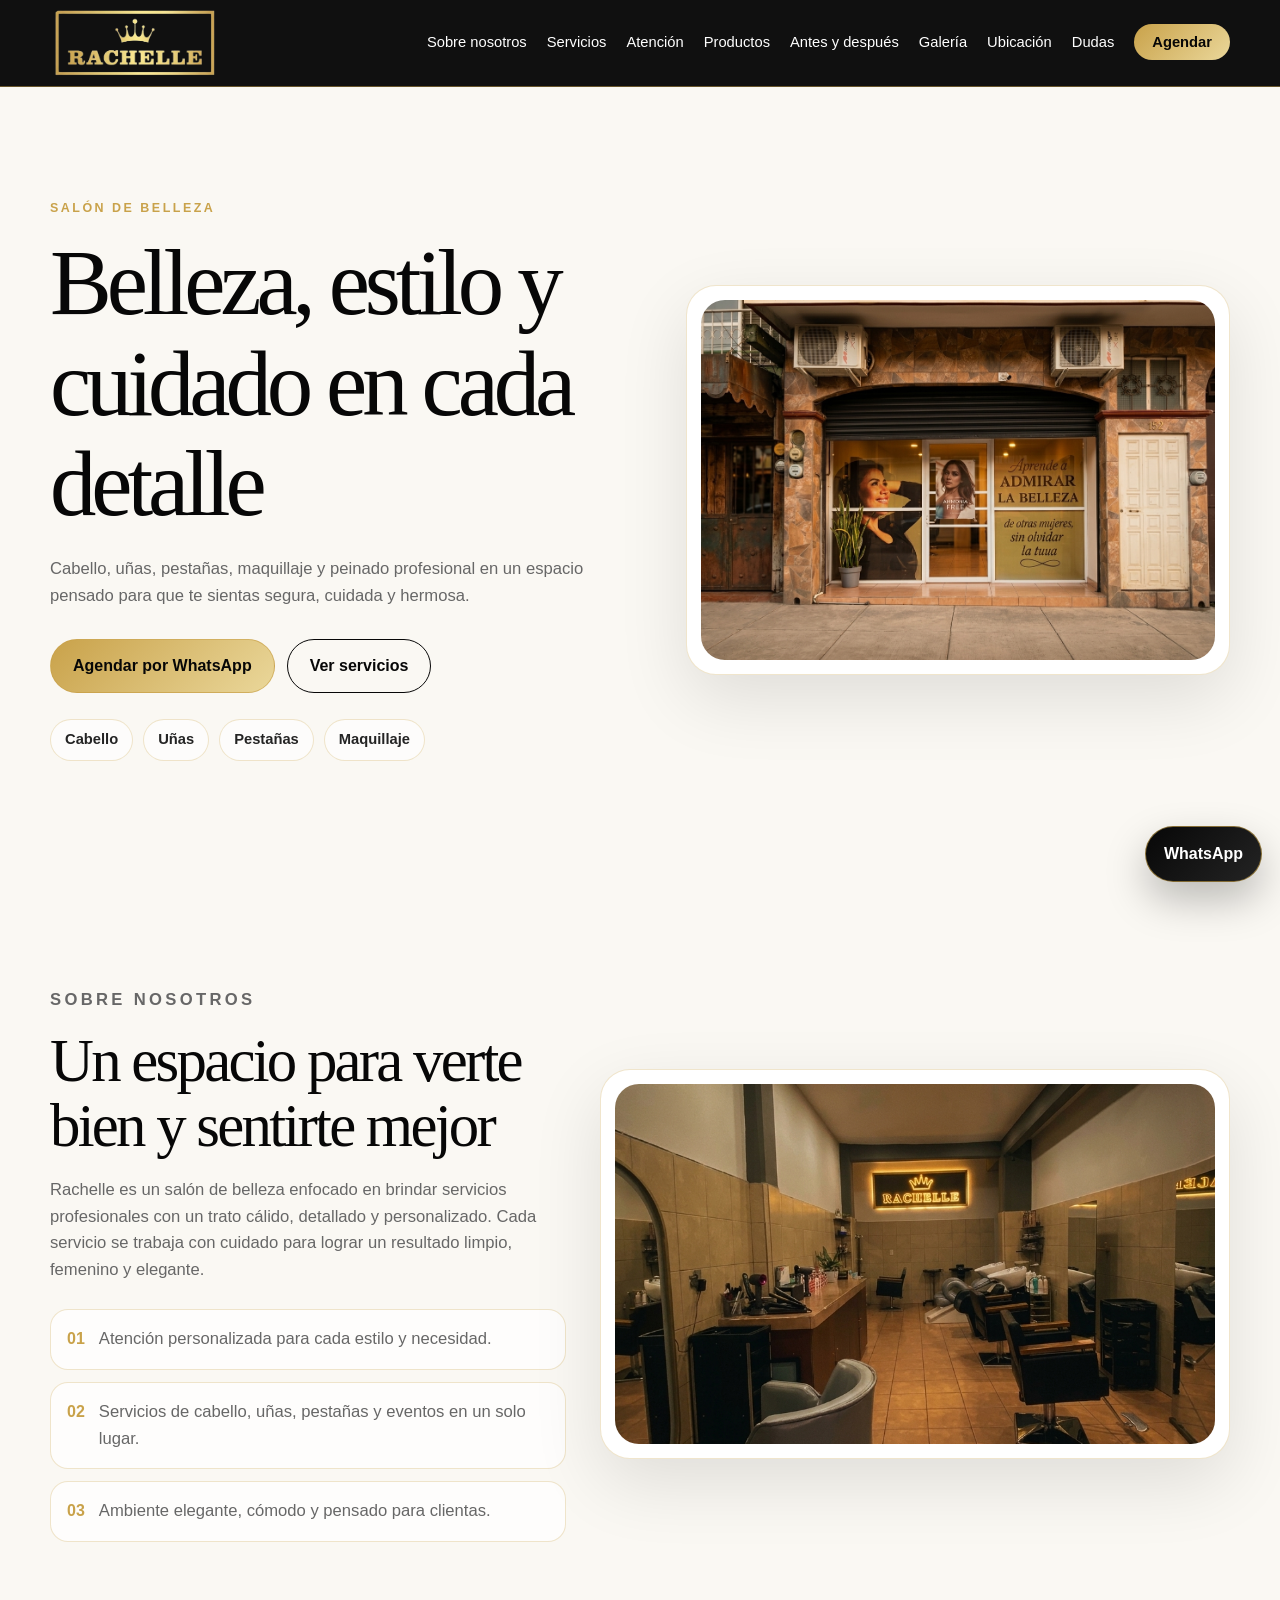
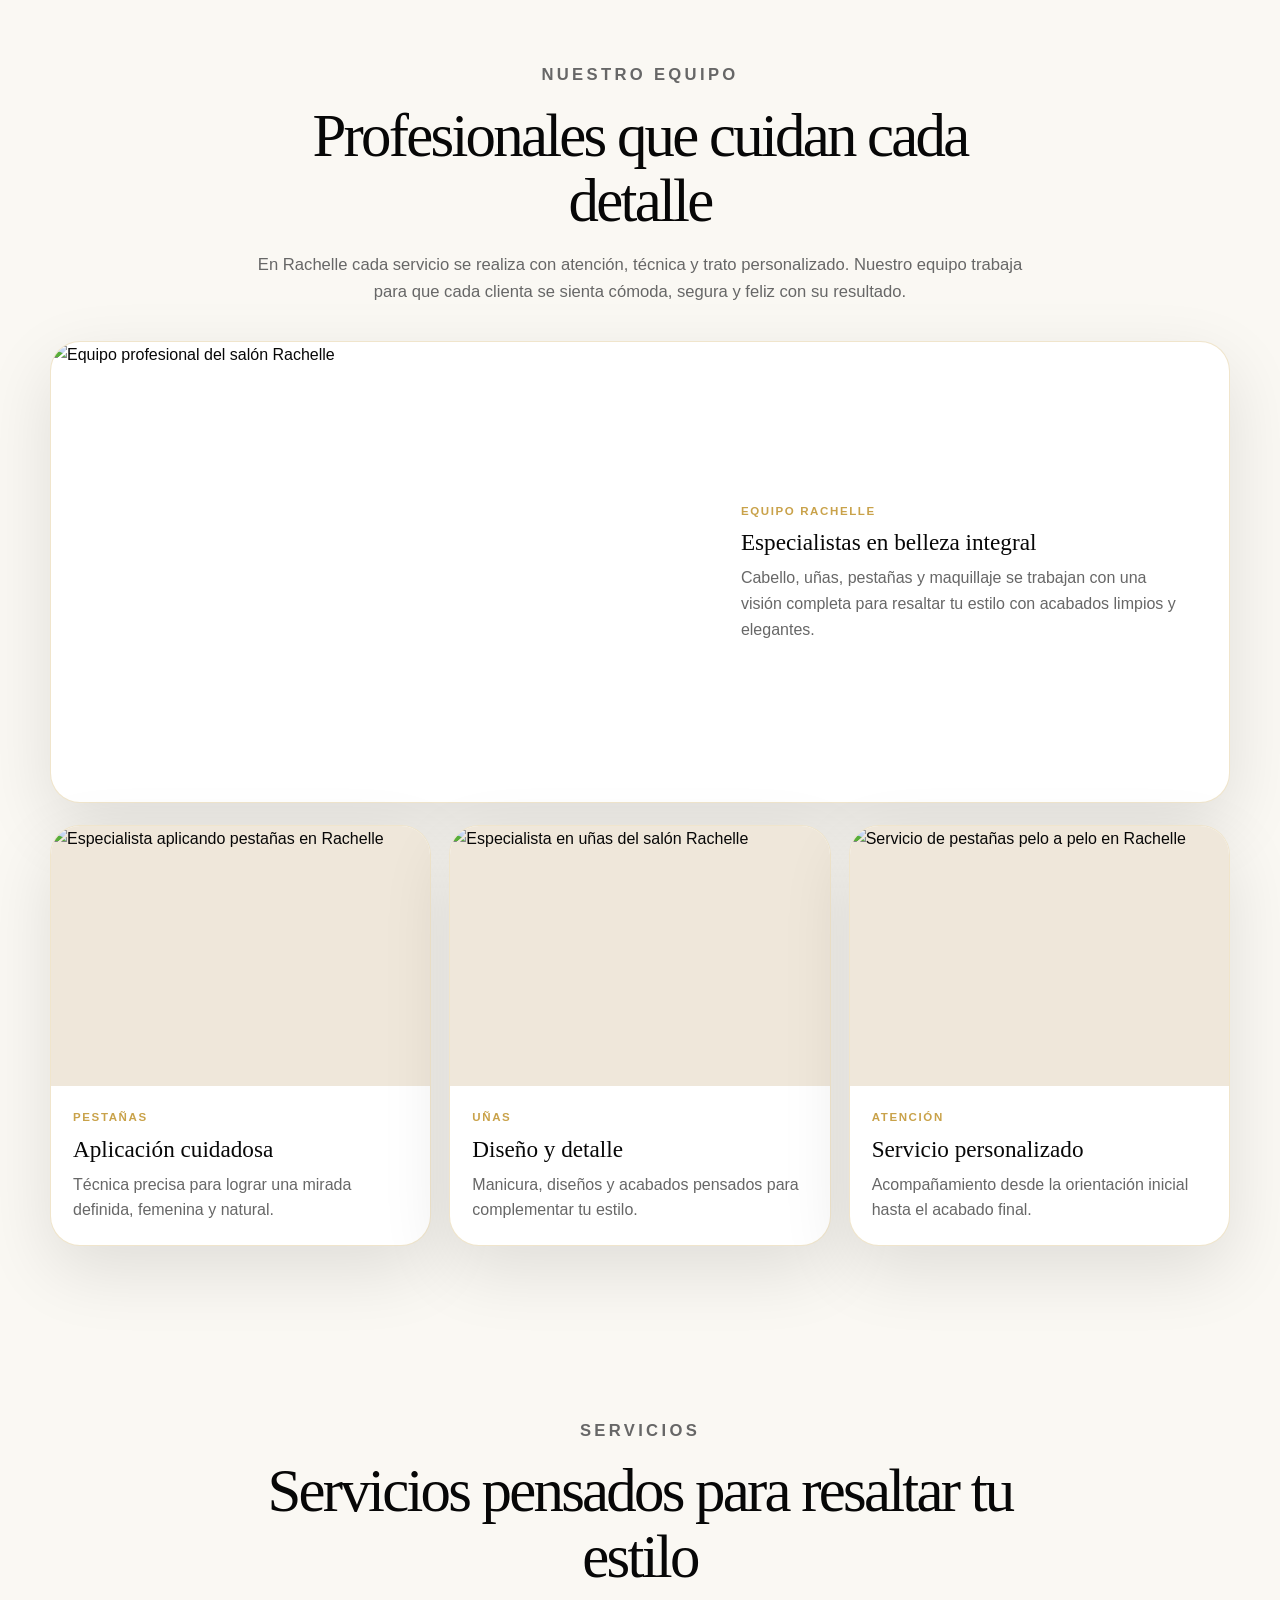
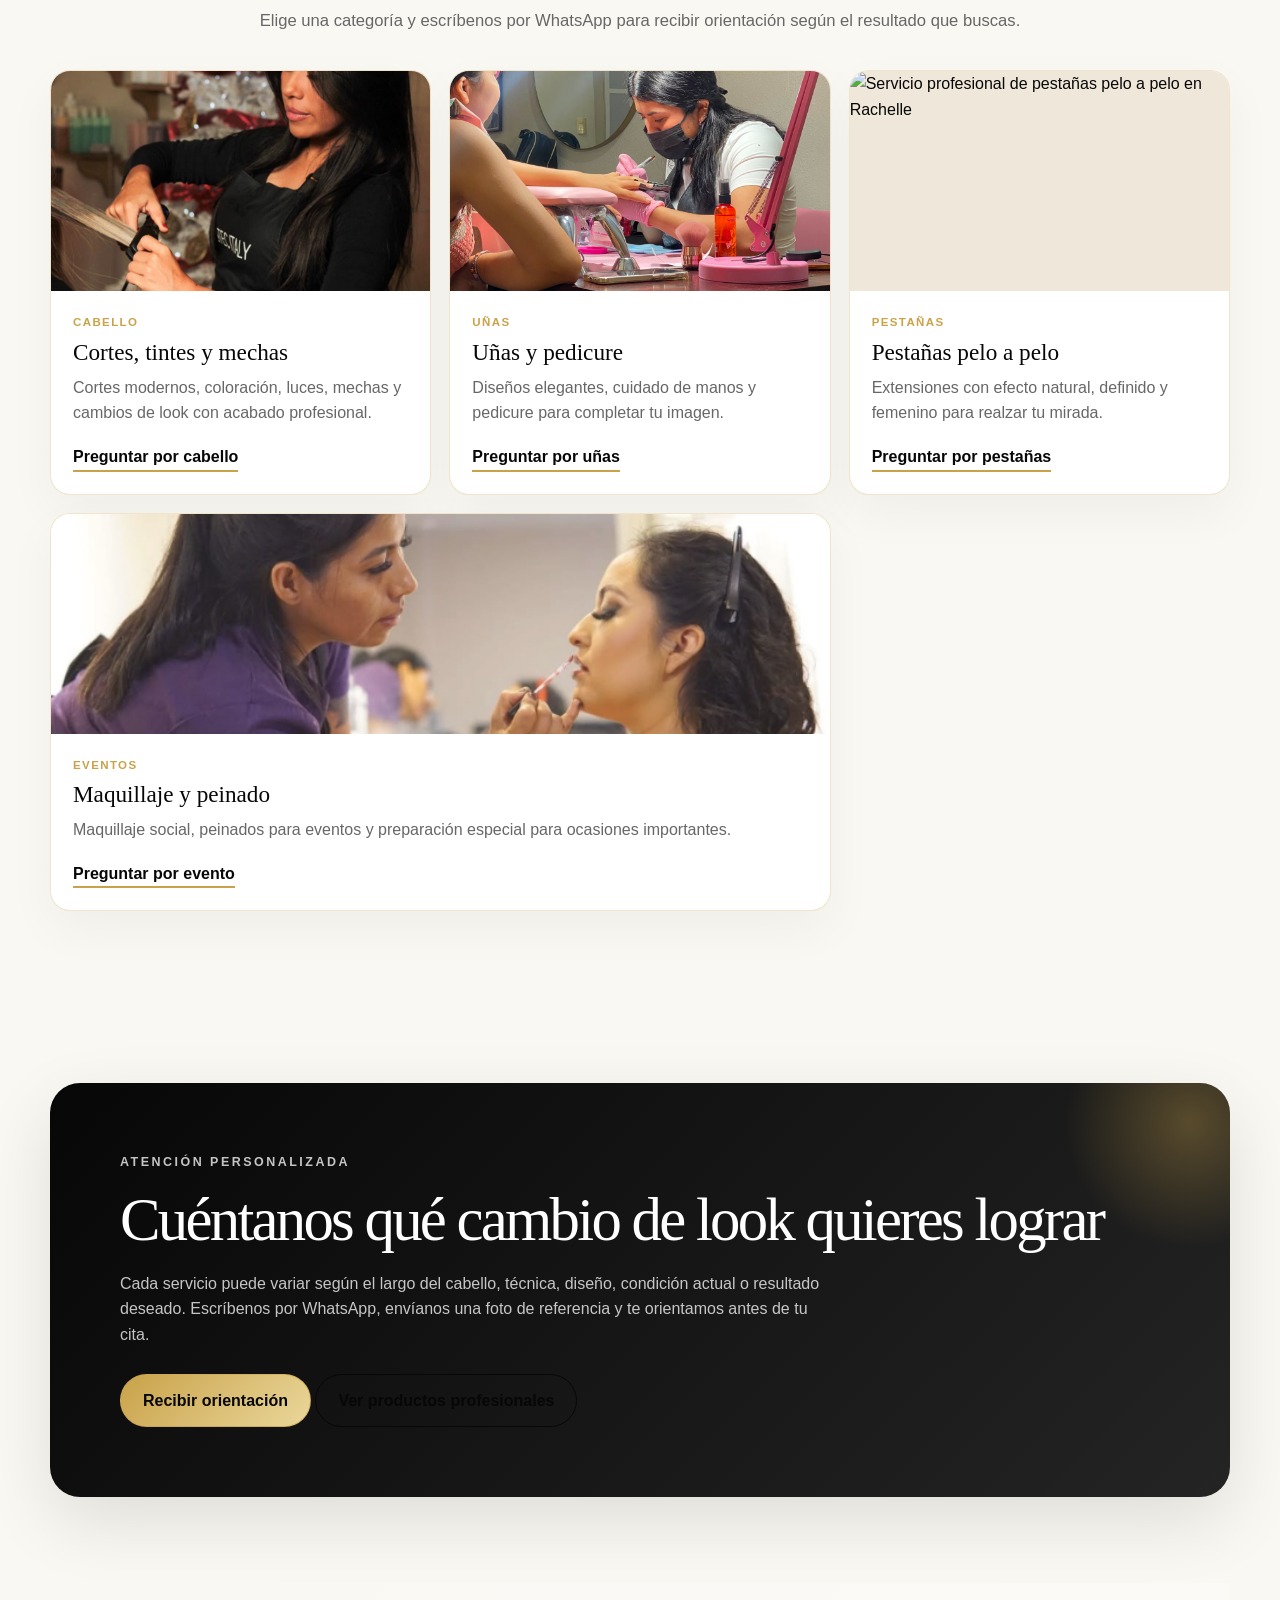
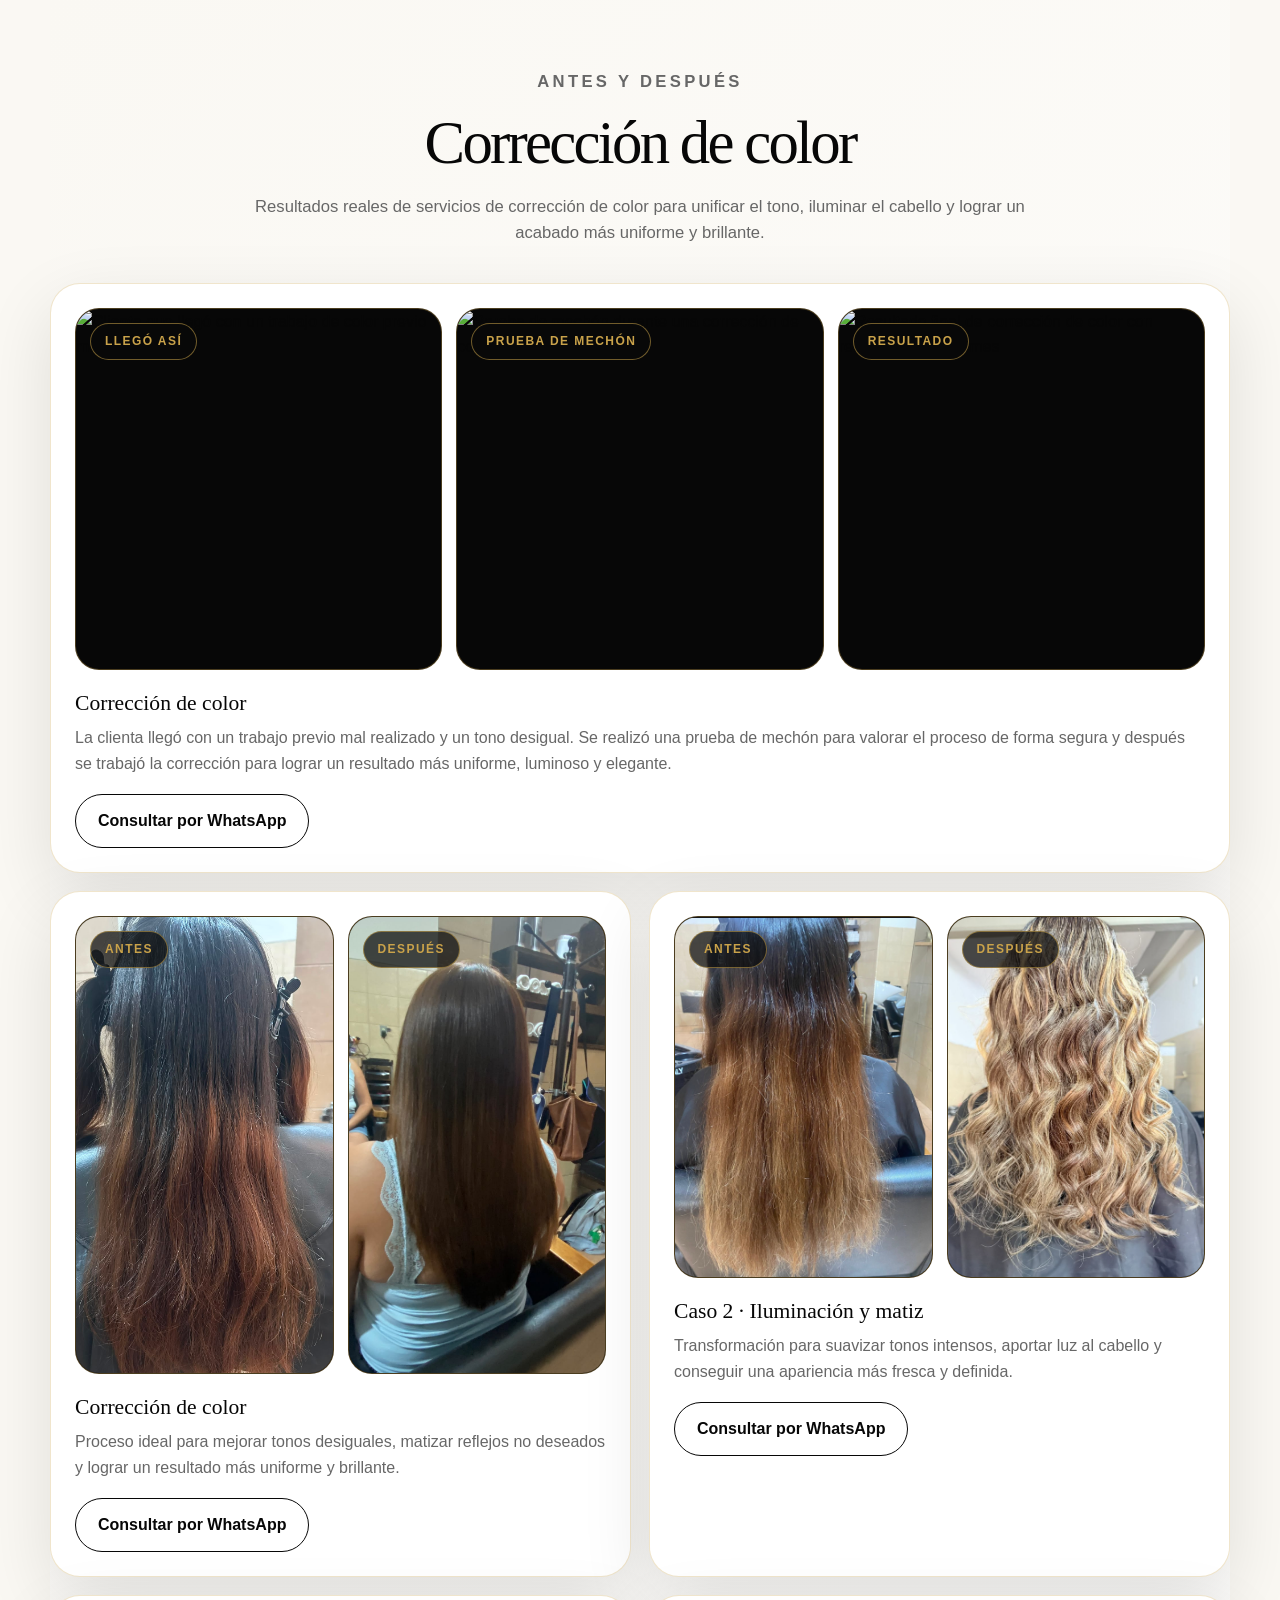
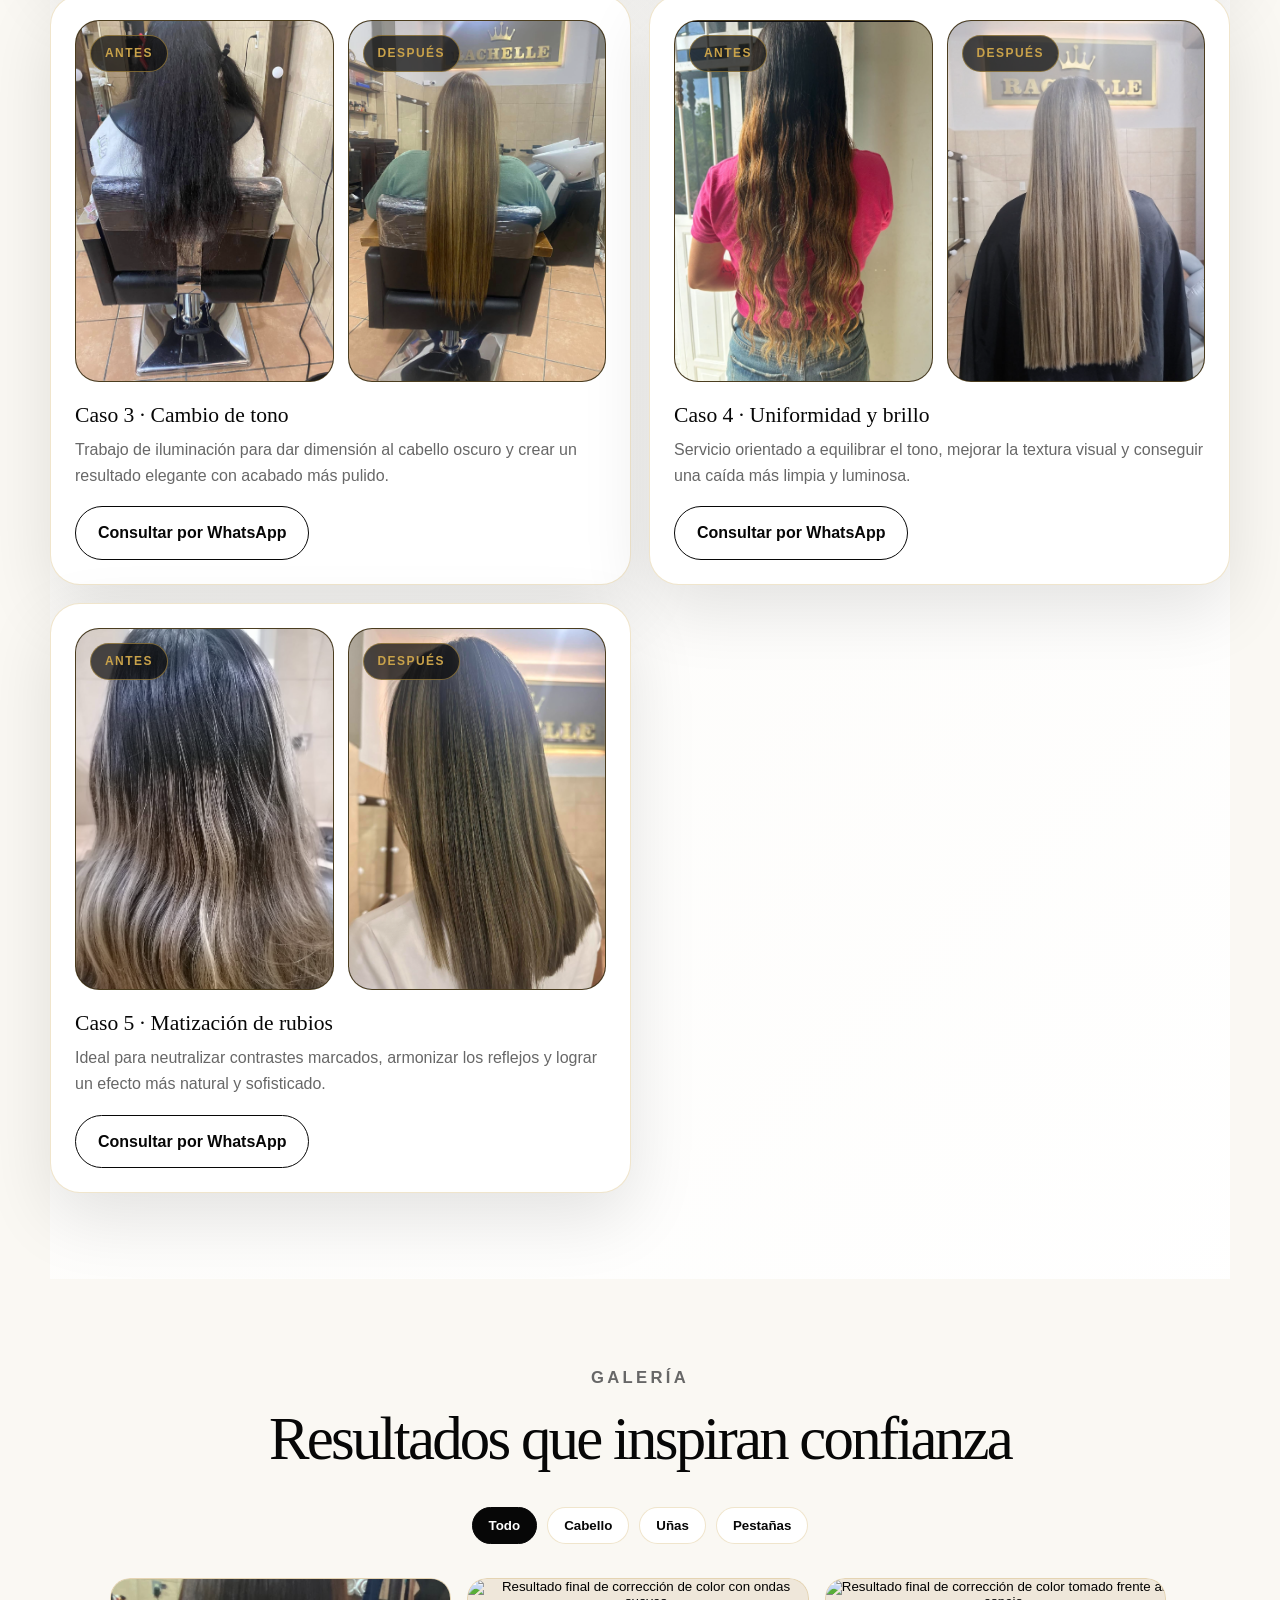
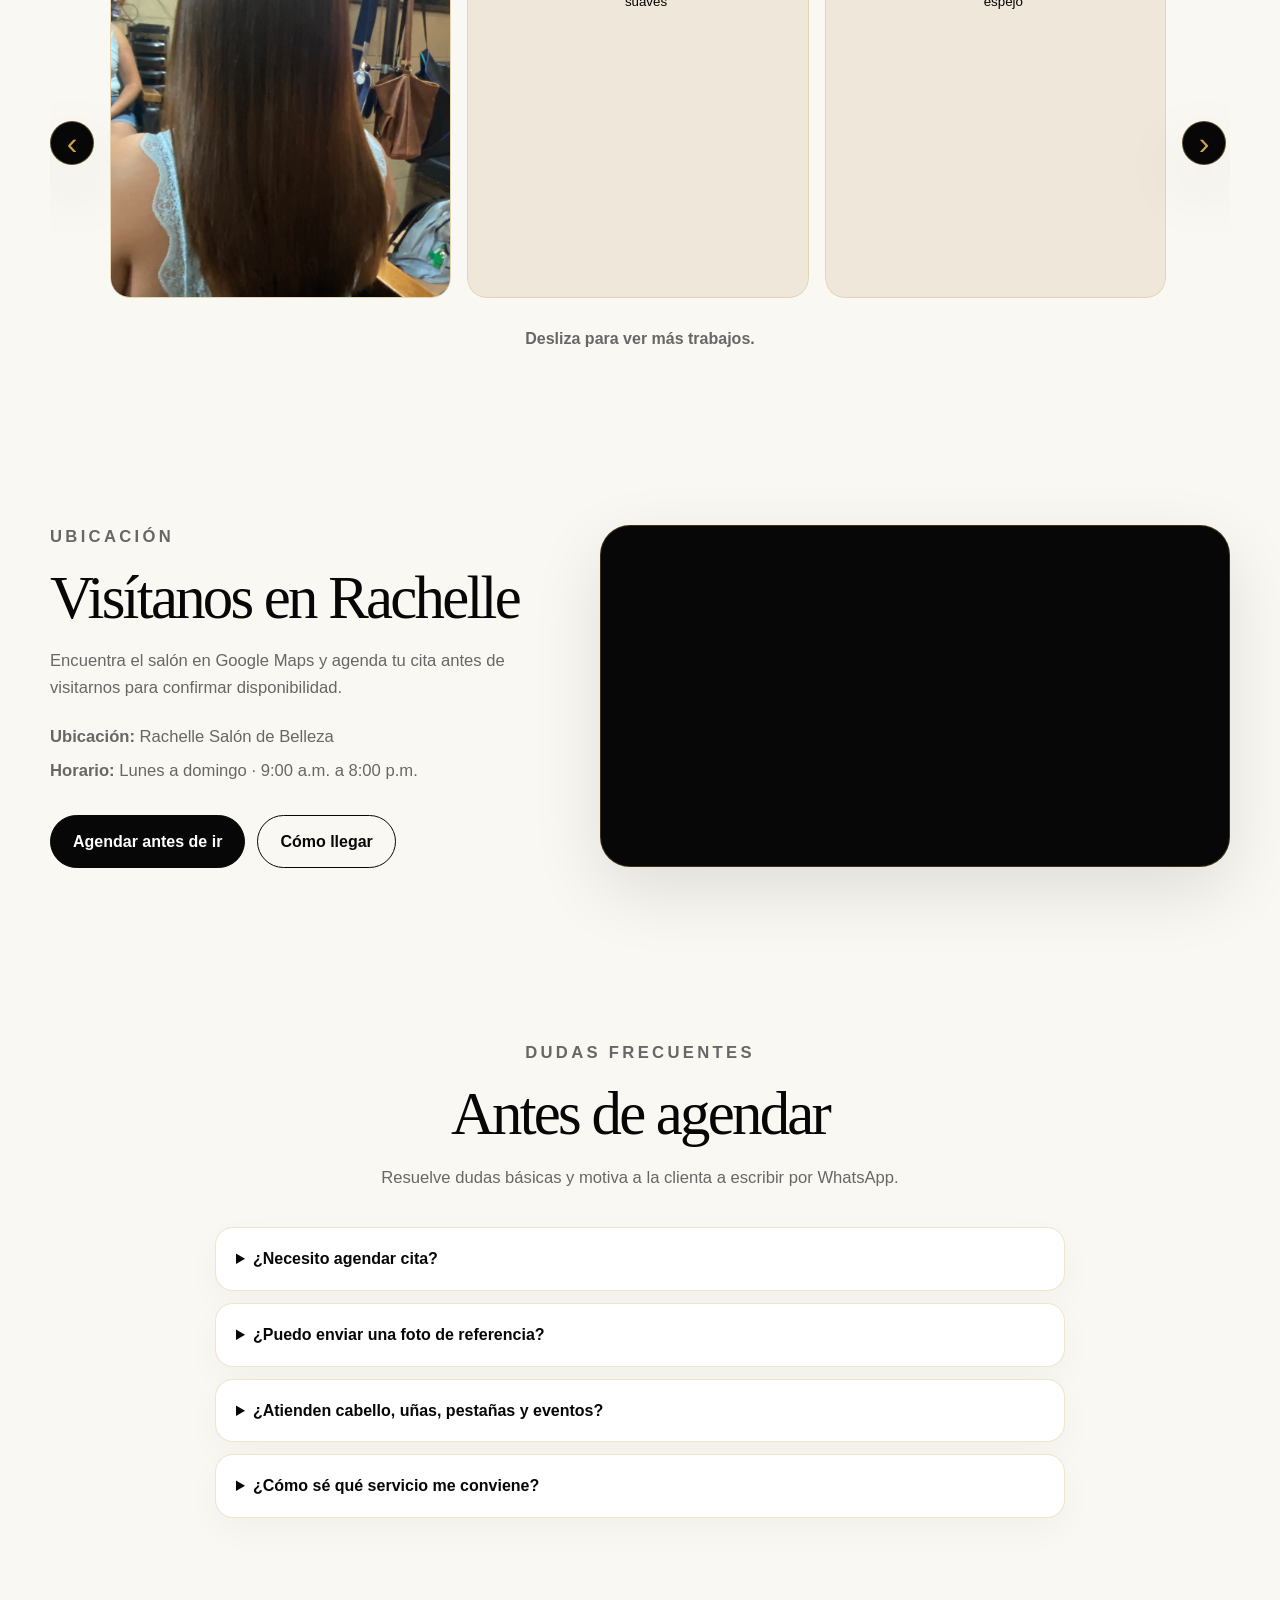
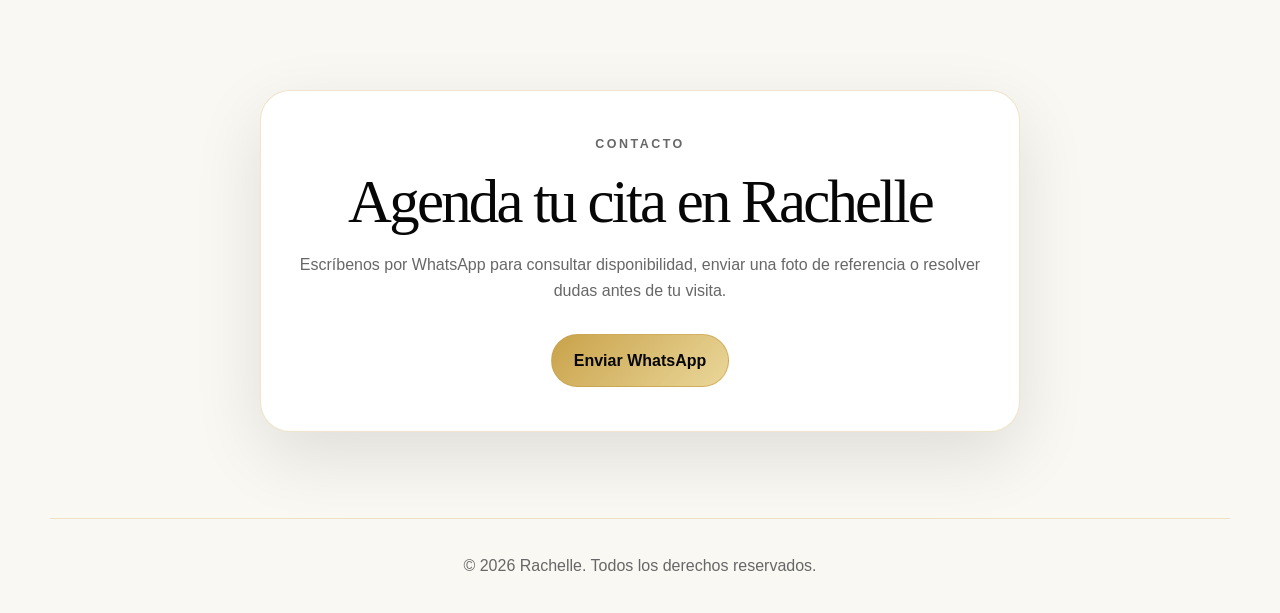
==== commit 061fb271: "Add files via upload" ====
--- a/index.html
+++ b/index.html
@@ -5,8 +5,8 @@
   <meta name="viewport" content="width=device-width, initial-scale=1.0" />
   <title>Rachelle | Salón de Belleza</title>
   <meta name="description" content="Rachelle, salón de belleza especializado en cabello, uñas, pestañas, maquillaje, peinado y tratamientos capilares." />
-  <link rel="stylesheet" href="style.css?v=20260702-2" />
-  <link rel="stylesheet" href="carousel-fix.css?v=20260702-2" />
+  <link rel="stylesheet" href="style.css?v=20260801-2" />
+  <link rel="stylesheet" href="carousel-fix.css?v=20260801-2" />
 </head>
 <body>
   
@@ -97,6 +97,54 @@
       </div>
     </section>
 
+    <section class="team section-animate" id="equipo">
+      <div class="section-heading centered">
+        <p class="eyebrow">Nuestro equipo</p>
+        <h2>Profesionales que cuidan cada detalle</h2>
+        <p>En Rachelle cada servicio se realiza con atención, técnica y trato personalizado. Nuestro equipo trabaja para que cada clienta se sienta cómoda, segura y feliz con su resultado.</p>
+      </div>
+
+      <div class="team-showcase">
+        <article class="team-main-card">
+          <img src="images/equipo-rachelle-trabajadoras.jpg" alt="Equipo profesional del salón Rachelle" loading="lazy" />
+          <div>
+            <p class="team-label">Equipo Rachelle</p>
+            <h3>Especialistas en belleza integral</h3>
+            <p>Cabello, uñas, pestañas y maquillaje se trabajan con una visión completa para resaltar tu estilo con acabados limpios y elegantes.</p>
+          </div>
+        </article>
+
+        <div class="team-grid">
+          <article class="team-card">
+            <img src="images/equipo-rachelle-pestanas.jpg" alt="Especialista aplicando pestañas en Rachelle" loading="lazy" />
+            <div class="team-card-content">
+              <p class="team-label">Pestañas</p>
+              <h3>Aplicación cuidadosa</h3>
+              <p>Técnica precisa para lograr una mirada definida, femenina y natural.</p>
+            </div>
+          </article>
+
+          <article class="team-card">
+            <img src="images/equipo-rachelle-unas.jpg" alt="Especialista en uñas del salón Rachelle" loading="lazy" />
+            <div class="team-card-content">
+              <p class="team-label">Uñas</p>
+              <h3>Diseño y detalle</h3>
+              <p>Manicura, diseños y acabados pensados para complementar tu estilo.</p>
+            </div>
+          </article>
+
+          <article class="team-card">
+            <img src="images/servicio-pestanas-pelo-a-pelo-rachelle.jpg" alt="Servicio de pestañas pelo a pelo en Rachelle" loading="lazy" />
+            <div class="team-card-content">
+              <p class="team-label">Atención</p>
+              <h3>Servicio personalizado</h3>
+              <p>Acompañamiento desde la orientación inicial hasta el acabado final.</p>
+            </div>
+          </article>
+        </div>
+      </div>
+    </section>
+
     <section class="services section-animate" id="servicios">
       <div class="section-heading centered">
         <p class="eyebrow">Servicios</p>
@@ -129,7 +177,7 @@
 
         <article class="service-card">
           
-          <img src="images/servicio-pestanas-rachelle.jpg" alt="Servicio de extensiones de pestañas" />
+          <img src="images/servicio-pestanas-pelo-a-pelo-rachelle.jpg" alt="Servicio profesional de pestañas pelo a pelo en Rachelle" />
           <div class="service-content">
             <p class="service-category">Pestañas</p>
             <h3>Pestañas pelo a pelo</h3>
@@ -171,6 +219,26 @@
       </div>
 
       <div class="before-after-grid">
+        <article class="before-after-card featured-case">
+          <div class="comparison-frame three-stages">
+            <div class="comparison-photo">
+              <span>Llegó así</span>
+              <img src="images/correccion-color-nuevo-llegada-mal-trabajo.jpg" alt="Clienta que llegó con un trabajo de color previo mal realizado" loading="lazy" />
+            </div>
+            <div class="comparison-photo">
+              <span>Prueba de mechón</span>
+              <img src="images/correccion-color-nuevo-prueba-mechon.jpg" alt="Prueba de mechón durante una corrección de color" loading="lazy" />
+            </div>
+            <div class="comparison-photo">
+              <span>Resultado</span>
+              <img src="images/correccion-color-nuevo-resultado-final.jpg" alt="Resultado final de corrección de color con reflejos más uniformes" loading="lazy" />
+            </div>
+          </div>
+          <h3>Corrección de color</h3>
+          <p>La clienta llegó con un trabajo previo mal realizado y un tono desigual. Se realizó una prueba de mechón para valorar el proceso de forma segura y después se trabajó la corrección para lograr un resultado más uniforme, luminoso y elegante.</p>
+          <a class="btn btn-outline" href="https://wa.me/522351035520?text=Hola%2C%20quiero%20informaci%C3%B3n%20sobre%20correcci%C3%B3n%20de%20color.%20Puedo%20enviar%20una%20foto%20de%20mi%20cabello." target="_blank" rel="noopener">Consultar por WhatsApp</a>
+        </article>
+
         <article class="before-after-card">
           <div class="comparison-frame">
             <div class="comparison-photo">
@@ -250,6 +318,7 @@
           <p>Ideal para neutralizar contrastes marcados, armonizar los reflejos y lograr un efecto más natural y sofisticado.</p>
           <a class="btn btn-outline" href="https://wa.me/522351035520?text=Hola%2C%20quiero%20informaci%C3%B3n%20sobre%20correcci%C3%B3n%20de%20color.%20Puedo%20enviar%20una%20foto%20de%20mi%20cabello." target="_blank" rel="noopener">Consultar por WhatsApp</a>
         </article>
+
       </div>
     </section>
 
@@ -272,6 +341,12 @@
         <button class="gallery-item" data-category="cabello" aria-label="Abrir foto de corrección de color">
           <img src="images/galeria-correccion-color-despues.jpeg" alt="Resultado de corrección de color" />
         </button>
+        <button class="gallery-item" data-category="cabello" aria-label="Abrir foto de corrección de color con ondas suaves">
+          <img src="images/galeria-correccion-color-resultado-final.jpg" alt="Resultado final de corrección de color con ondas suaves" />
+        </button>
+        <button class="gallery-item" data-category="cabello" aria-label="Abrir foto final de corrección de color en espejo">
+          <img src="images/galeria-correccion-color-selfie-final.jpg" alt="Resultado final de corrección de color tomado frente al espejo" />
+        </button>
         <button class="gallery-item" data-category="cabello" aria-label="Abrir foto de mechas cálidas">
           <img src="images/galeria-cabello-01.png" alt="Cabello largo con ondas y mechas cálidas" />
         </button>
@@ -292,6 +367,12 @@
         </button>
         <button class="gallery-item" data-category="cabello" aria-label="Abrir foto de bob ondulado con mechas">
           <img src="images/galeria-cabello-07.png" alt="Bob ondulado con mechas caramelo" />
+        </button>
+        <button class="gallery-item" data-category="cabello" aria-label="Abrir foto de resultado de corrección de color rubio beige">
+          <img src="images/galeria-correccion-color-nuevo-resultado.jpg" alt="Resultado final de corrección de color en tonos beige con ondas" />
+        </button>
+        <button class="gallery-item" data-category="cabello" aria-label="Abrir foto final de corrección de color en espejo">
+          <img src="images/galeria-correccion-color-nuevo-espejo.jpg" alt="Resultado final de corrección de color visto en espejo" />
         </button>
         <button class="gallery-item" data-category="unas" aria-label="Abrir foto de uñas">
           <img src="images/galeria-unas-01.jpg" alt="Diseño de uñas rosa y chocolate con flores" />
@@ -460,6 +541,6 @@
     <p>© 2026 Rachelle. Todos los derechos reservados.</p>
   </footer>
 
-  <script src="script.js?v=20260702-2"></script>
+  <script src="script.js?v=20260801-2"></script>
 </body>
 </html>
--- a/style.css
+++ b/style.css
@@ -332,6 +332,81 @@
   margin: 0;
 }
 
+
+/* Sección de equipo profesional */
+.team {
+  padding-top: 34px;
+}
+
+.team-showcase {
+  display: grid;
+  gap: 22px;
+}
+
+.team-main-card,
+.team-card {
+  background: var(--white);
+  border: 1px solid var(--border);
+  border-radius: var(--radius-large);
+  overflow: hidden;
+  box-shadow: var(--shadow);
+}
+
+.team-main-card {
+  display: grid;
+  grid-template-columns: 1fr;
+}
+
+.team-main-card img {
+  height: clamp(300px, 42vw, 460px);
+  object-fit: cover;
+  object-position: center;
+}
+
+.team-main-card > div {
+  padding: clamp(24px, 4vw, 42px);
+  display: flex;
+  flex-direction: column;
+  justify-content: center;
+}
+
+.team-label {
+  color: var(--gold) !important;
+  font-weight: 900;
+  text-transform: uppercase;
+  letter-spacing: 0.14em;
+  font-size: 0.72rem !important;
+  margin-bottom: 10px !important;
+}
+
+.team-main-card p,
+.team-card p {
+  color: var(--gray);
+}
+
+.team-grid {
+  display: grid;
+  grid-template-columns: 1fr;
+  gap: 18px;
+}
+
+.team-card img {
+  height: 280px;
+  object-fit: cover;
+  object-position: center;
+  background: var(--cream);
+}
+
+.team-card-content {
+  padding: 22px;
+}
+
+.team-card h3,
+.team-main-card h3 {
+  margin-bottom: 10px;
+}
+
+
 .services-grid {
   display: grid;
   grid-template-columns: 1fr;
@@ -663,8 +738,16 @@
     grid-template-columns: 1fr 1fr;
   }
 
+  .comparison-frame.three-stages {
+    grid-template-columns: repeat(3, 1fr);
+  }
+
   .before-after-grid {
     grid-template-columns: 1fr 1fr;
+  }
+
+  .before-after-card.featured-case {
+    grid-column: 1 / -1;
   }
 }
 
@@ -1180,3 +1263,33 @@
     max-width: calc((100% - 54px) / 4) !important;
   }
 }
+
+
+@media (min-width: 760px) {
+  .team-main-card {
+    grid-template-columns: 1.1fr 0.9fr;
+  }
+
+  .team-grid {
+    grid-template-columns: repeat(3, 1fr);
+  }
+
+  .team-card img {
+    height: 260px;
+  }
+}
+
+@media (max-width: 520px) {
+  .team {
+    padding-top: 24px;
+  }
+
+  .team-card img {
+    height: 255px;
+  }
+}
+
+
+.three-stages .comparison-photo span {
+  background: rgba(10, 10, 10, 0.78);
+}
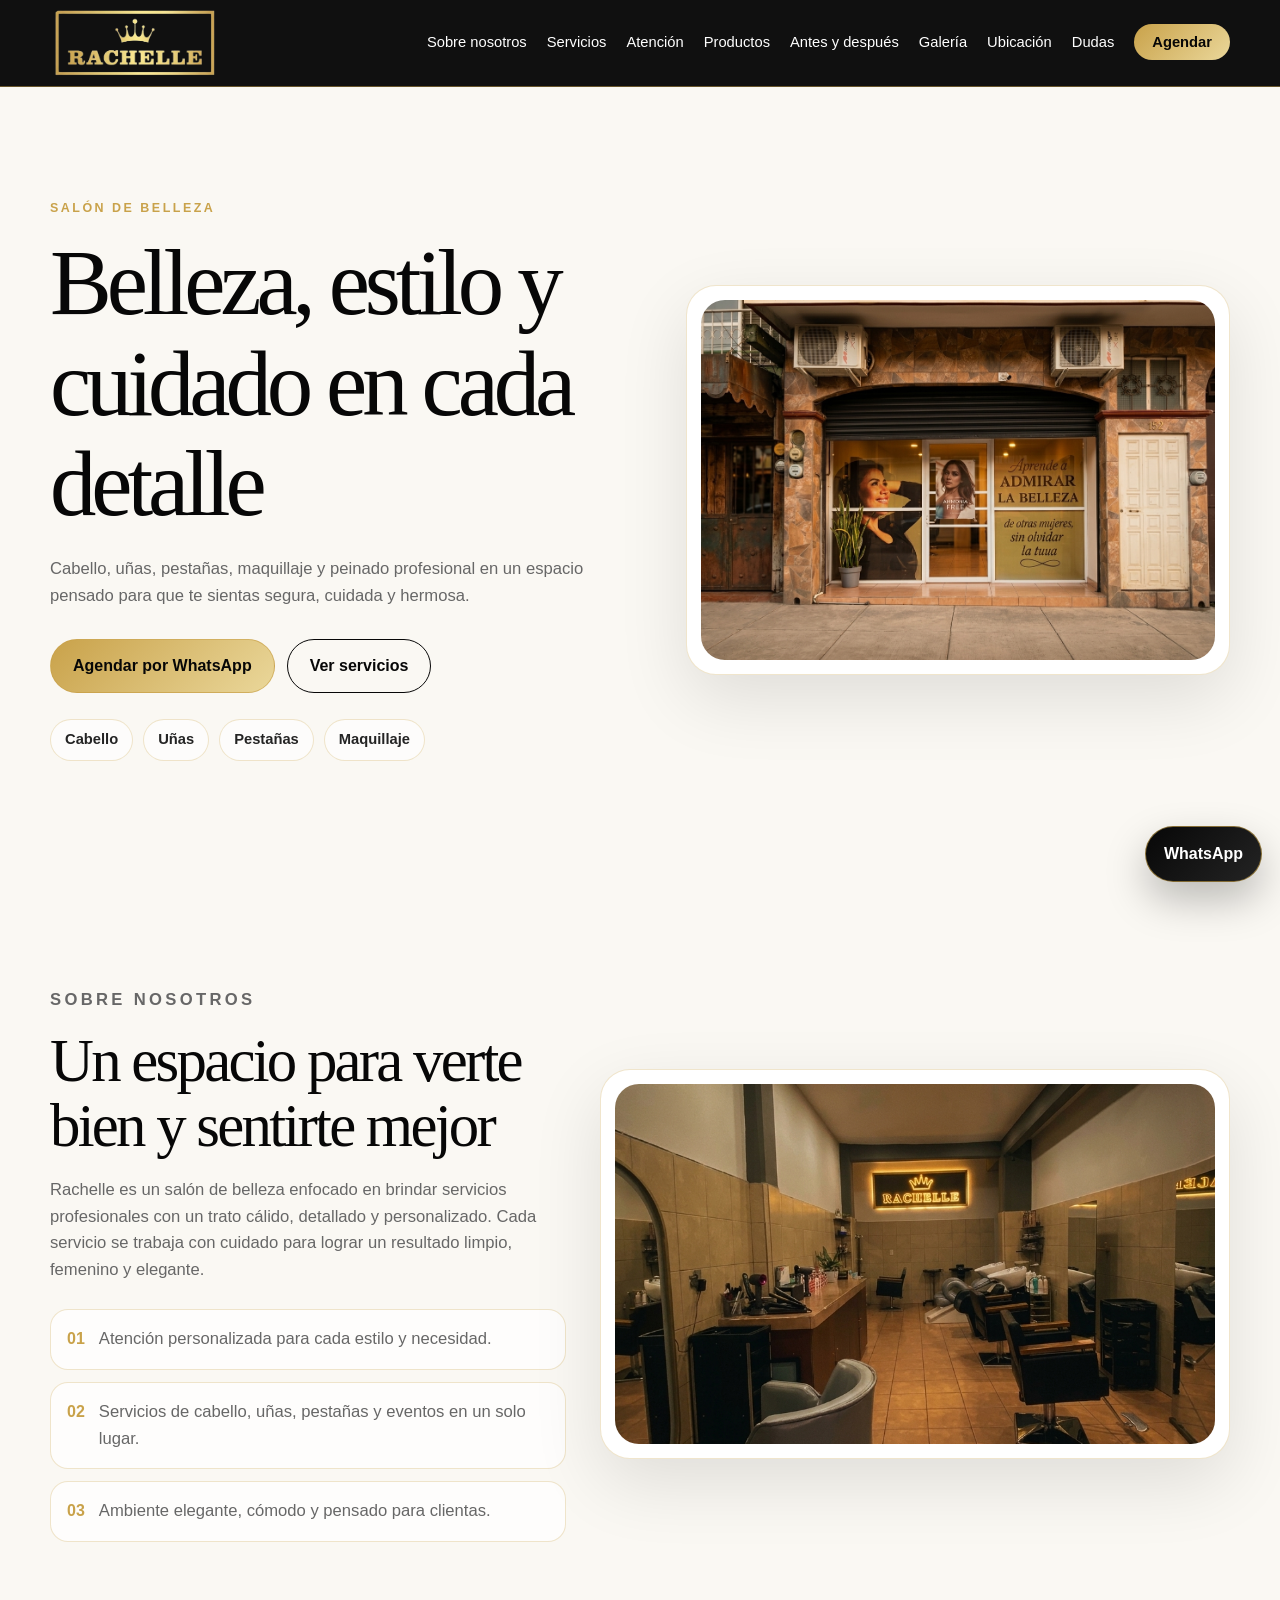
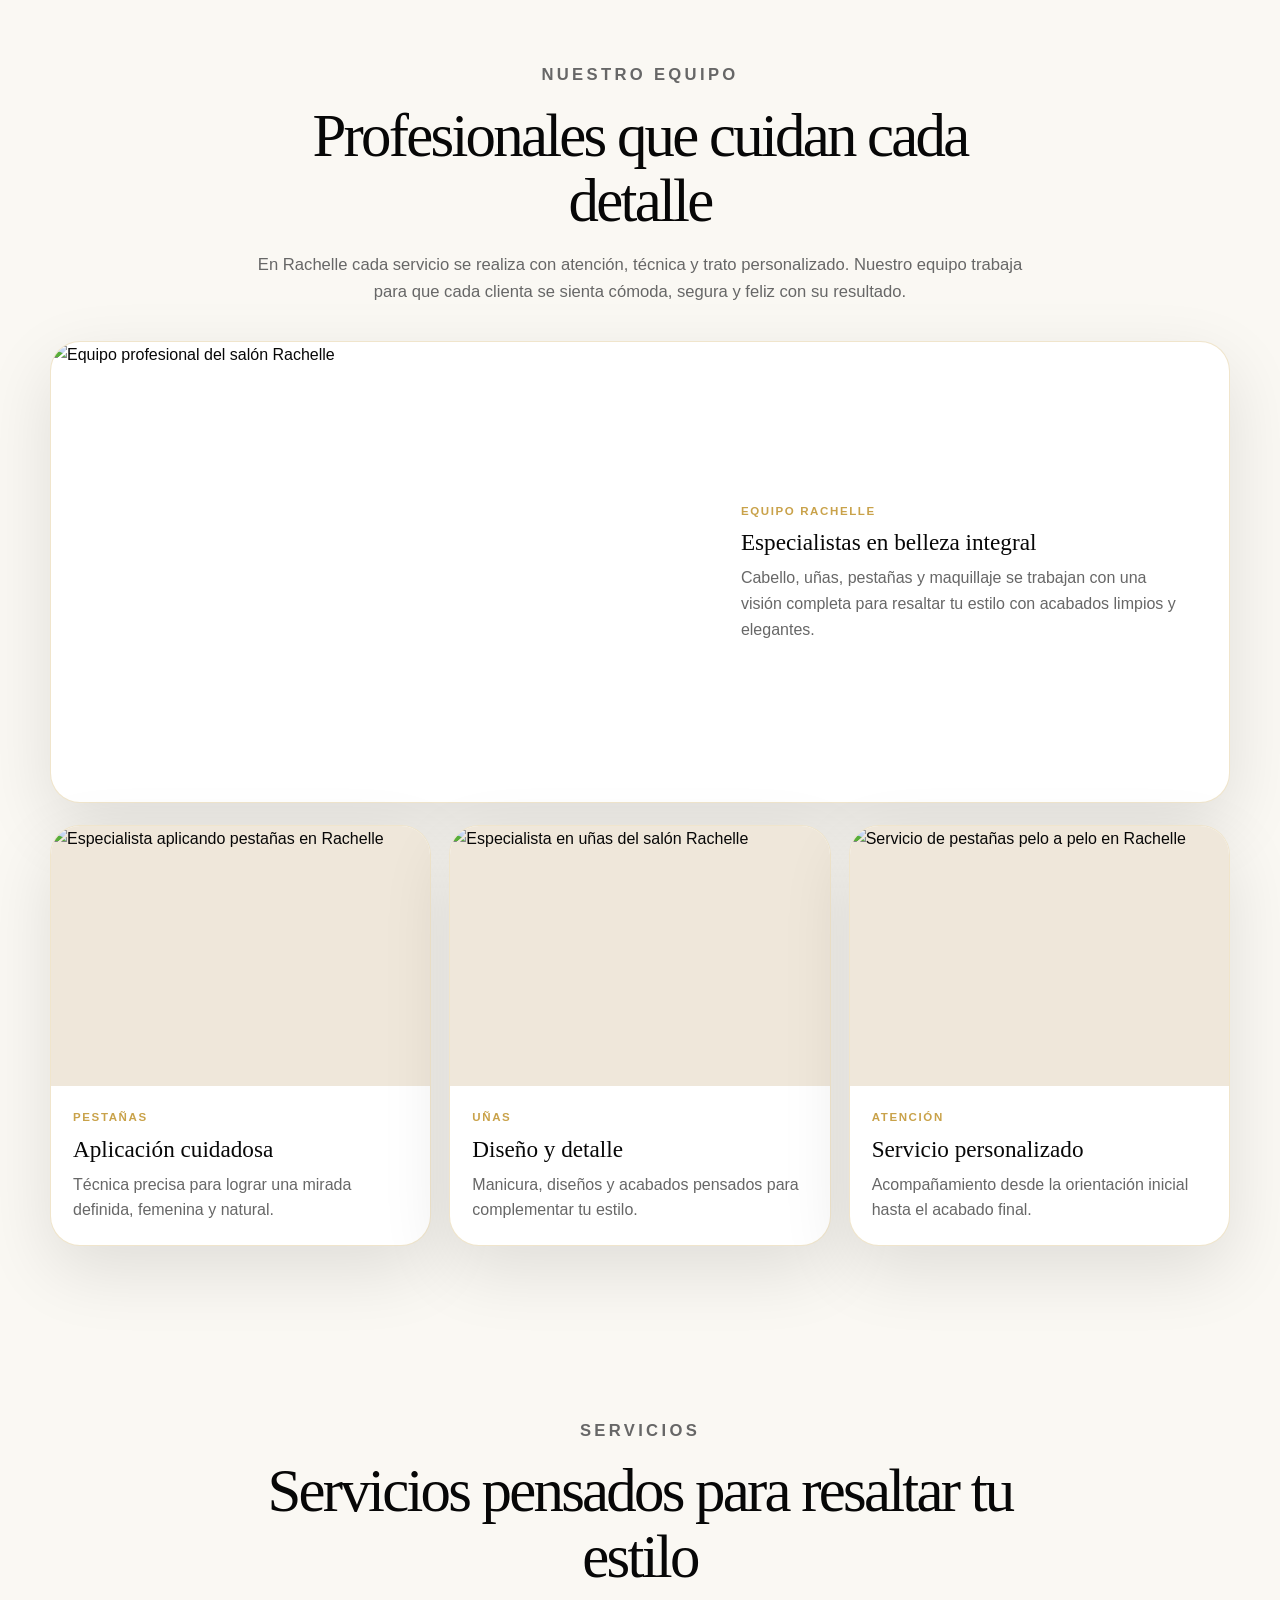
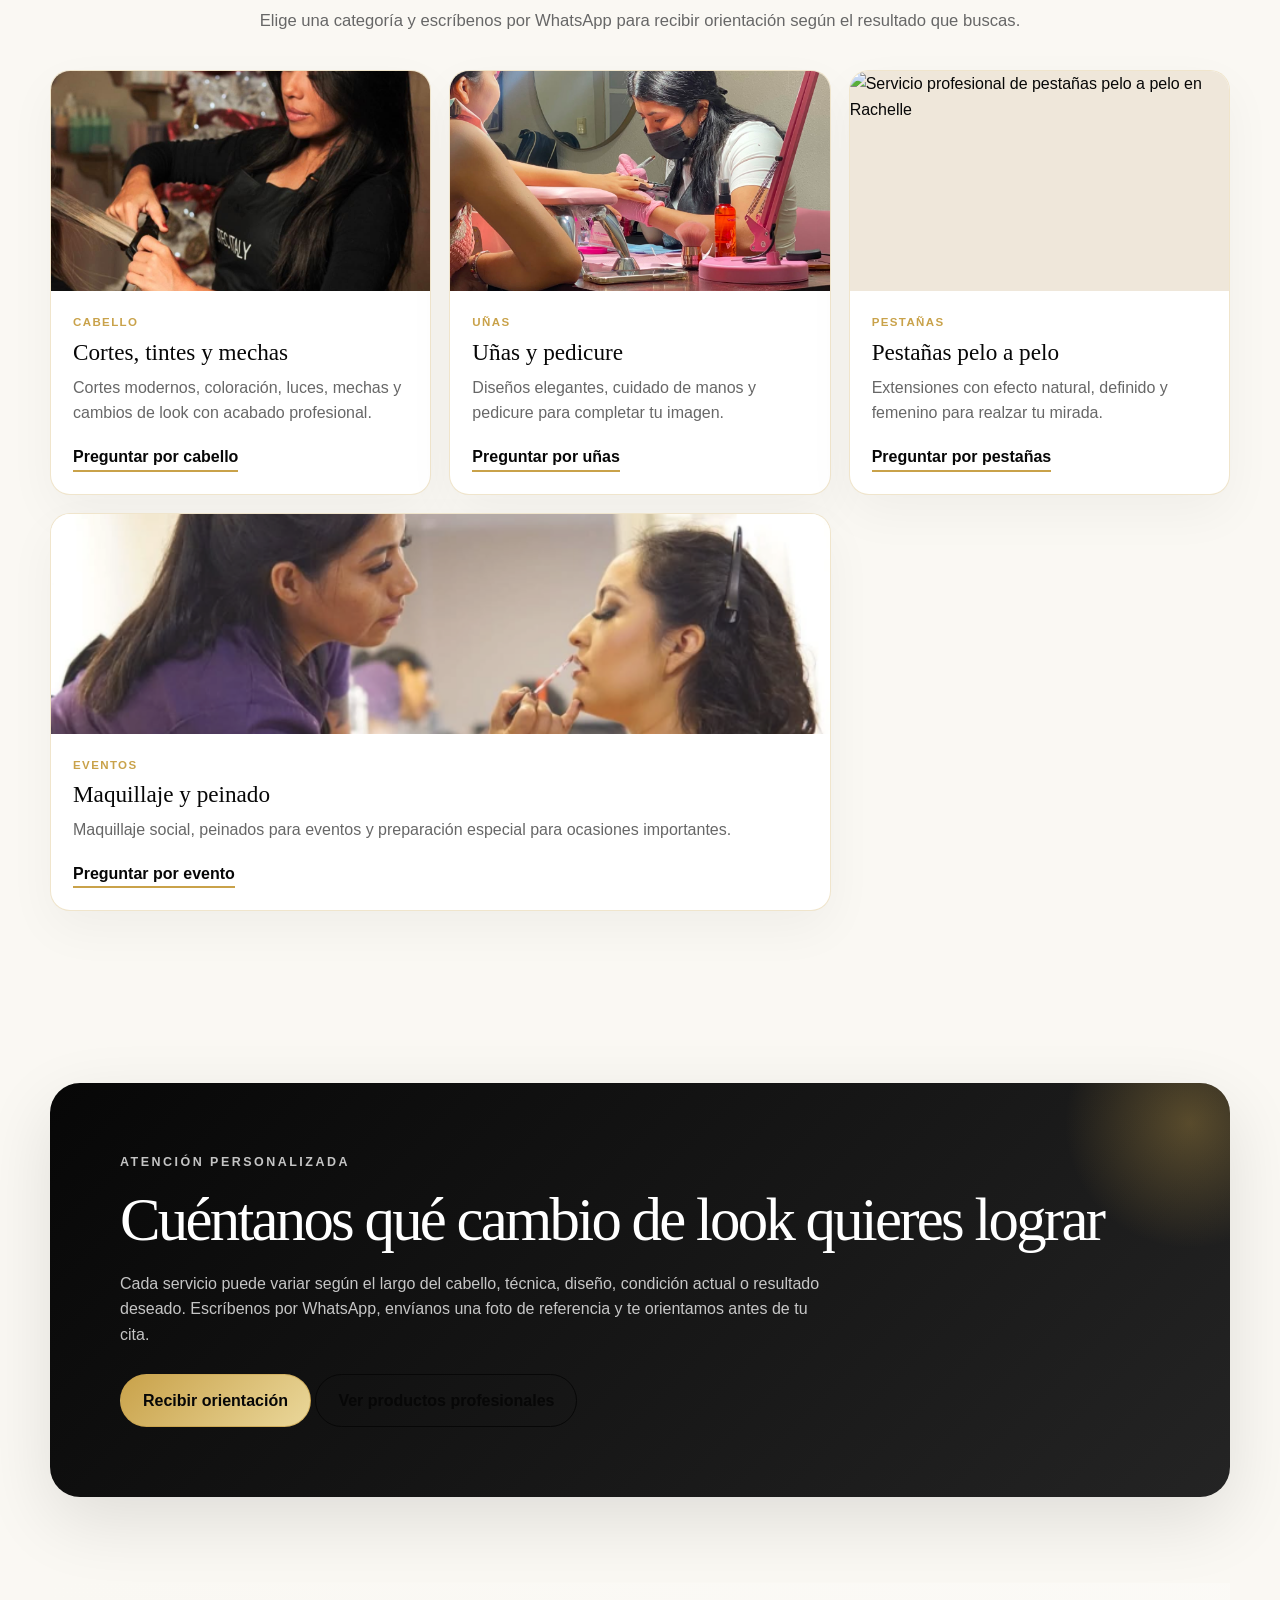
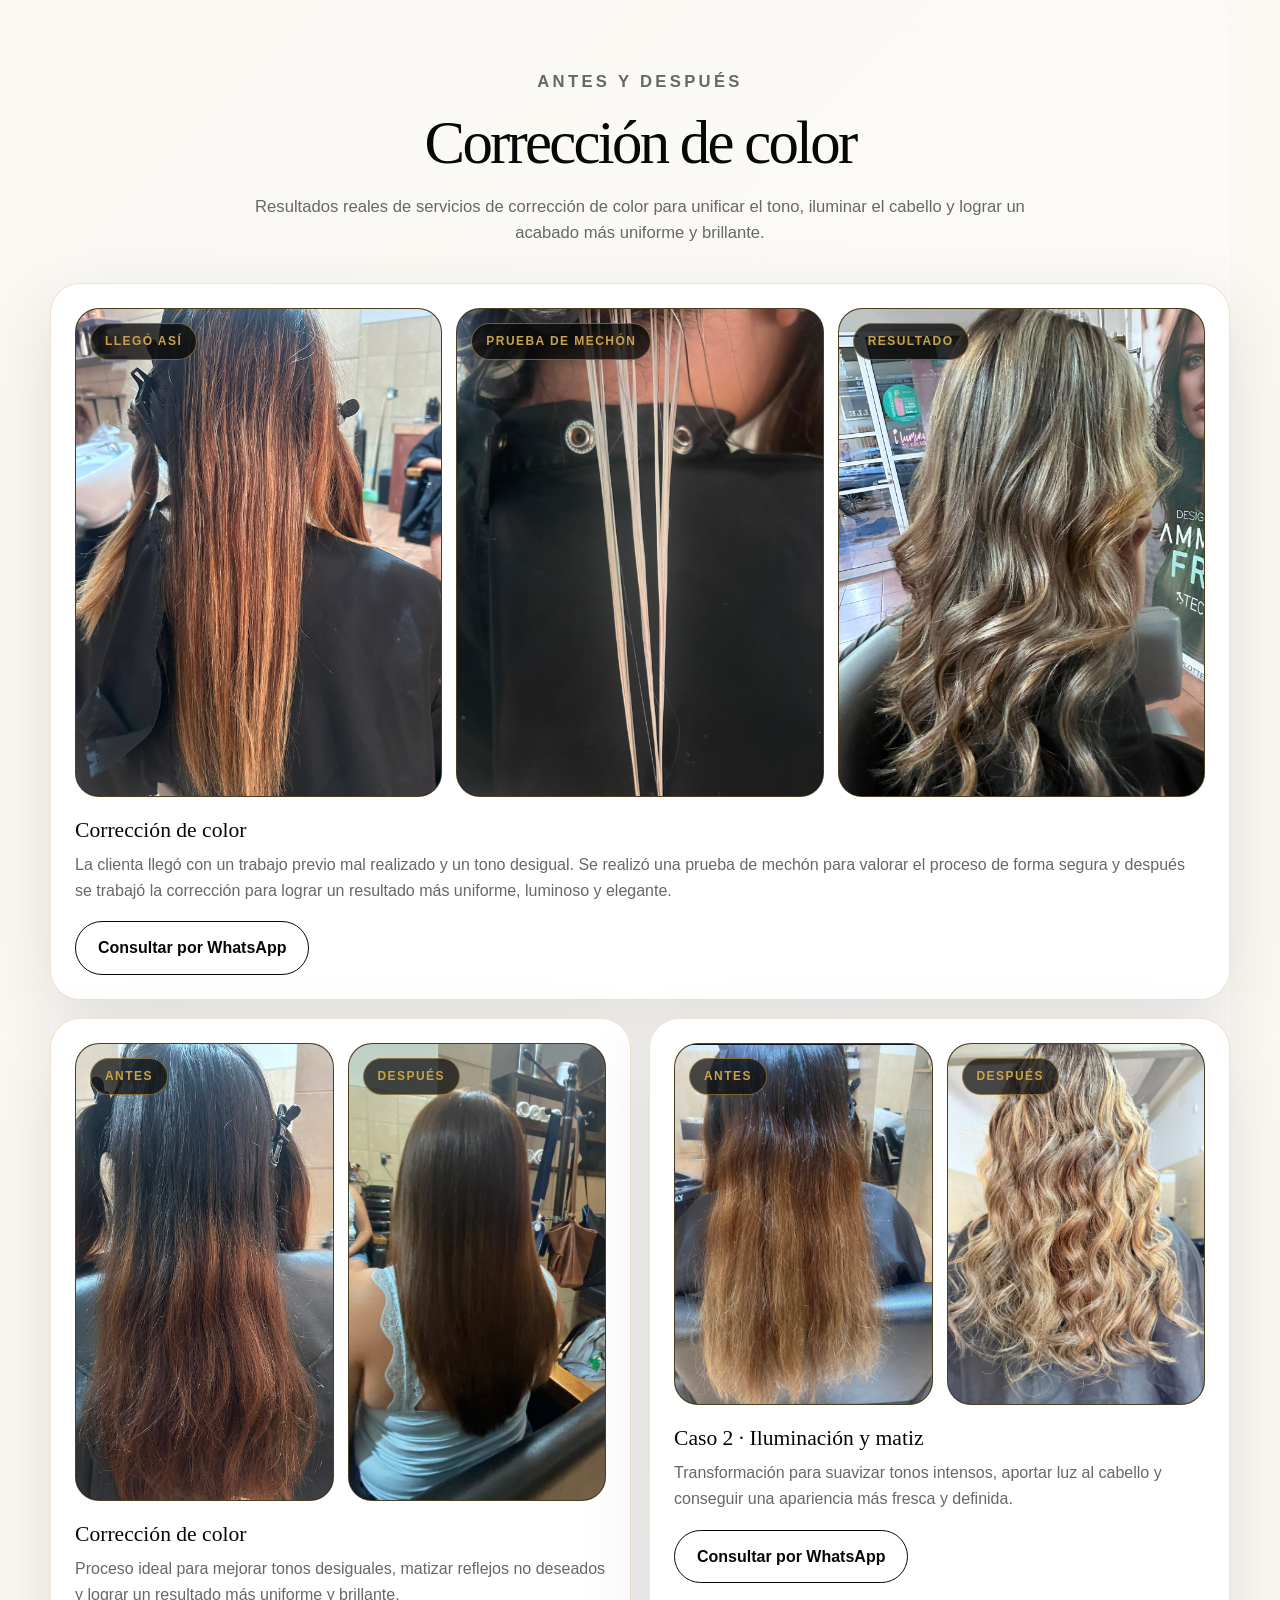
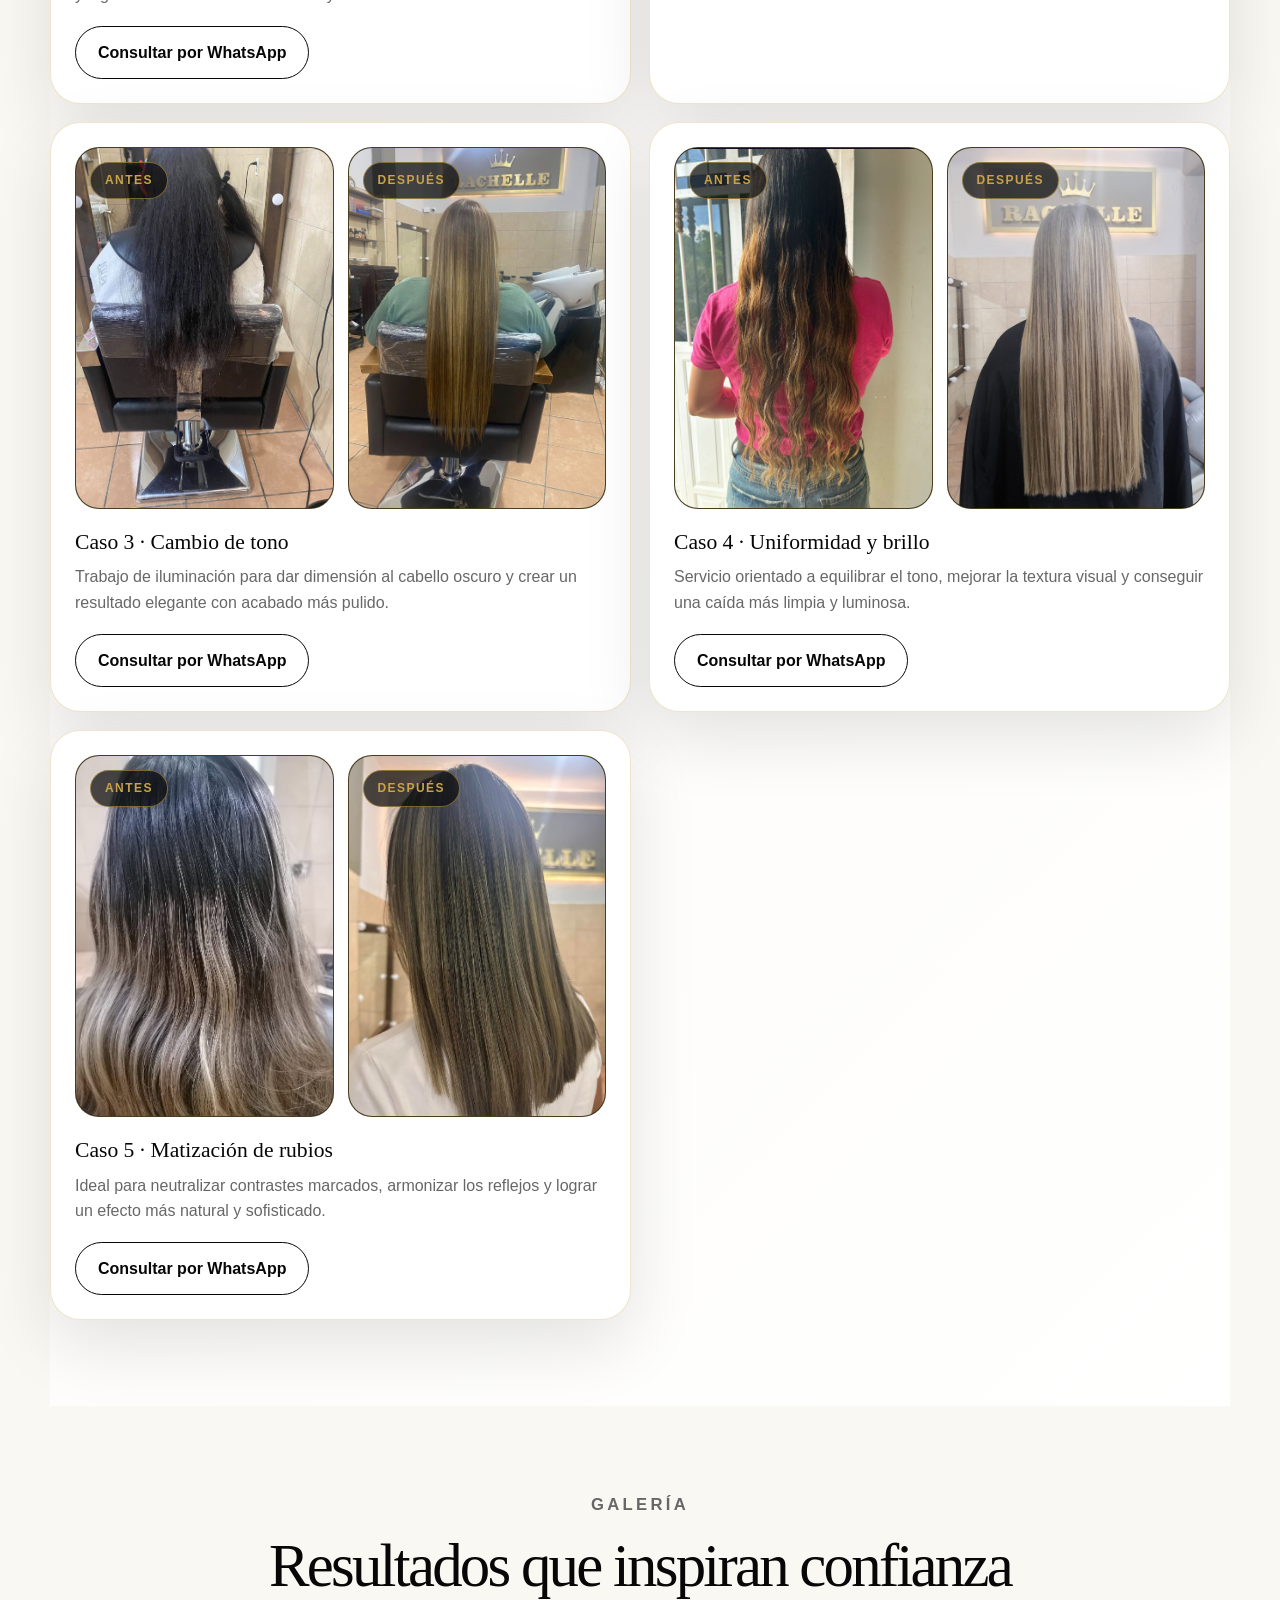
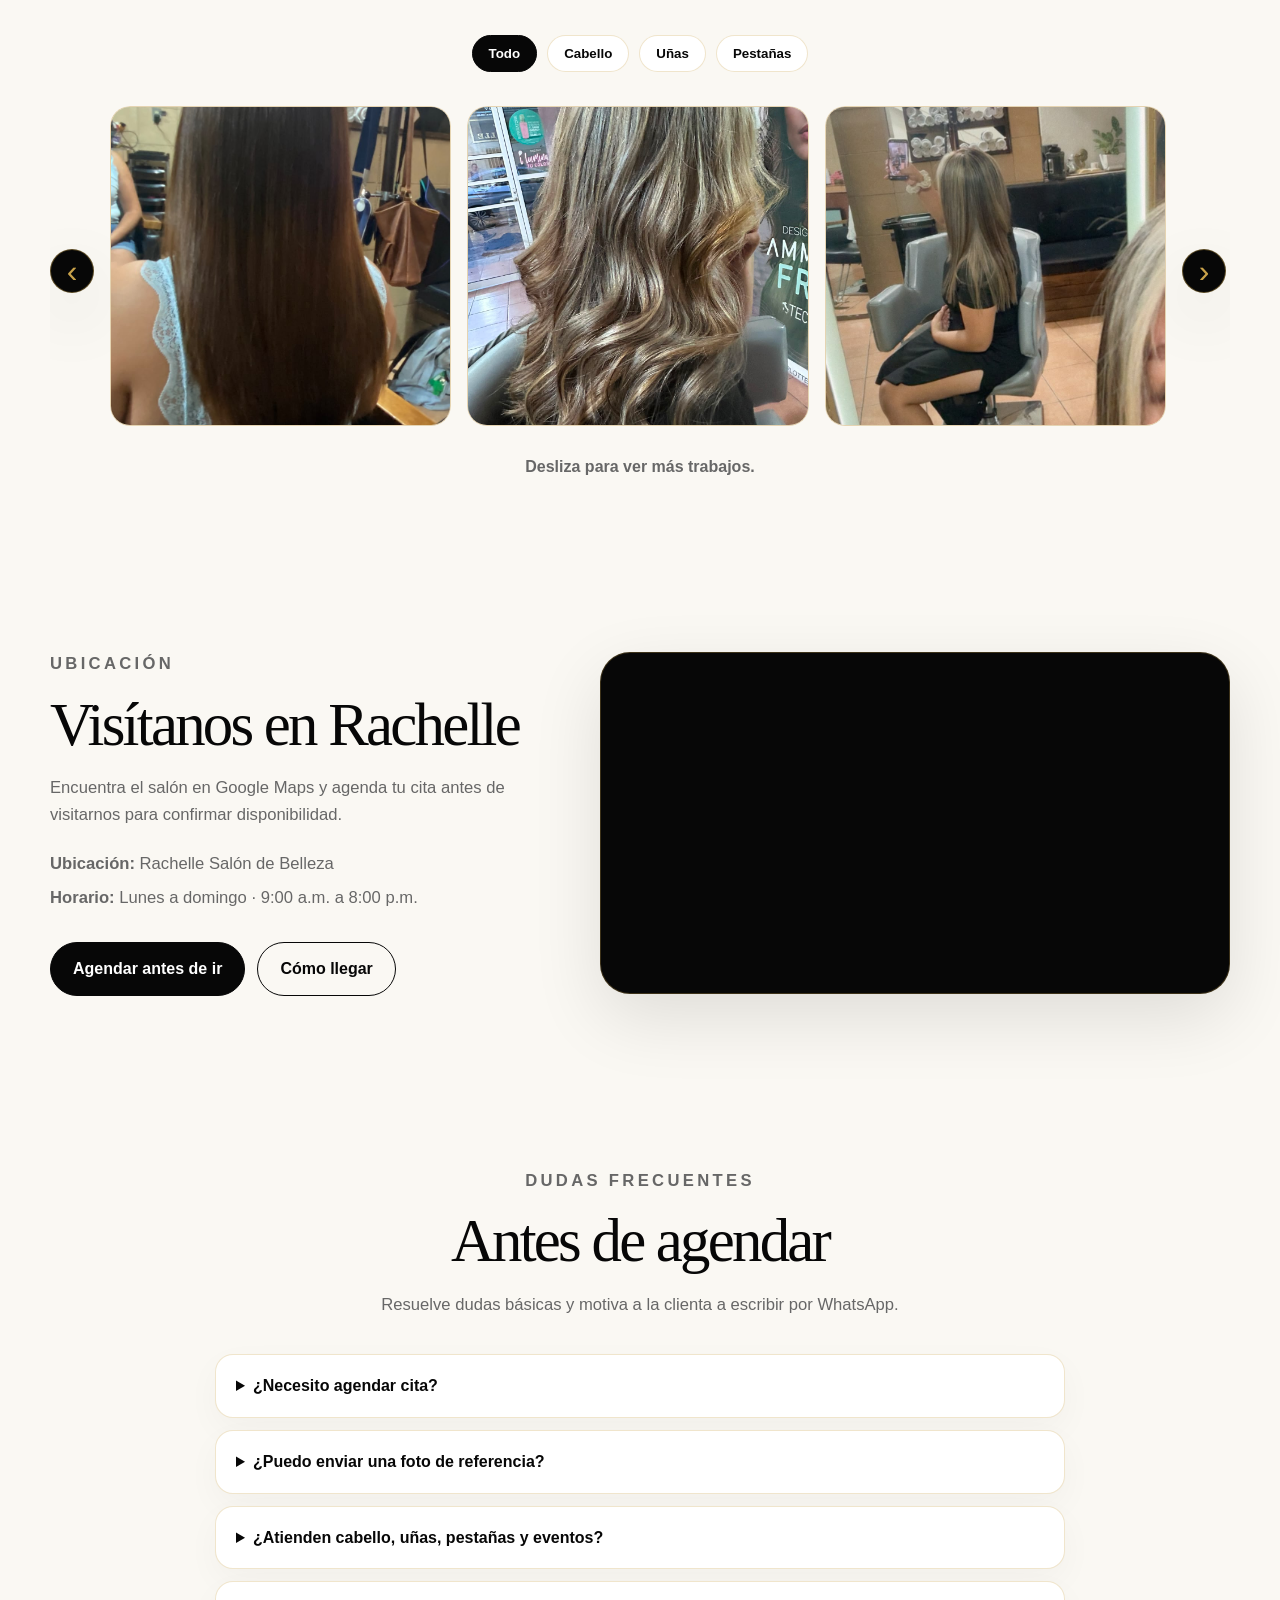
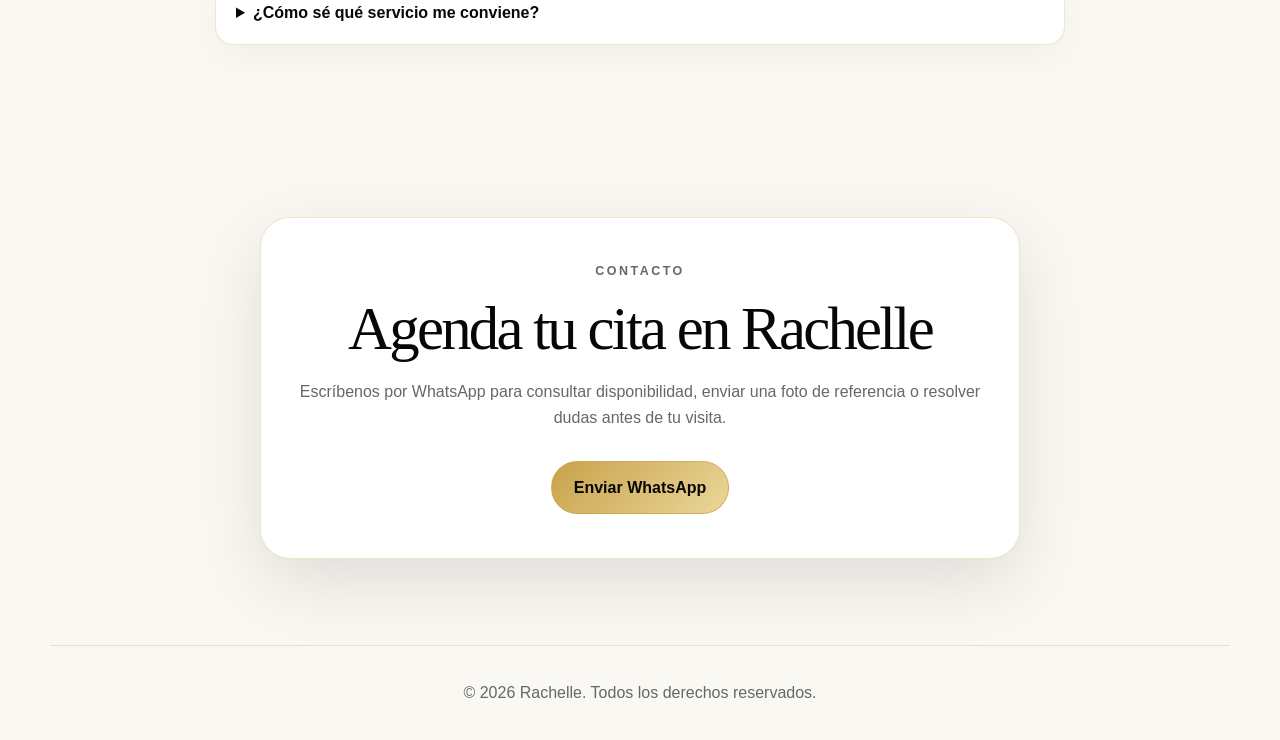
==== commit 855f7c65: "Add files via upload" ====
--- a/index.html
+++ b/index.html
@@ -5,8 +5,8 @@
   <meta name="viewport" content="width=device-width, initial-scale=1.0" />
   <title>Rachelle | Salón de Belleza</title>
   <meta name="description" content="Rachelle, salón de belleza especializado en cabello, uñas, pestañas, maquillaje, peinado y tratamientos capilares." />
-  <link rel="stylesheet" href="style.css?v=20260801-2" />
-  <link rel="stylesheet" href="carousel-fix.css?v=20260801-2" />
+  <link rel="stylesheet" href="style.css?v=20260801-3" />
+  <link rel="stylesheet" href="carousel-fix.css?v=20260801-3" />
 </head>
 <body>
   
@@ -433,6 +433,27 @@
         </button>
         <button class="gallery-item" data-category="unas" aria-label="Abrir foto de uñas">
           <img src="images/galeria-unas-20.jpg" alt="Diseño almendrado negro y rosa con corazones y brillo" />
+        </button>
+        <button class="gallery-item" data-category="unas" aria-label="Abrir foto de uñas">
+          <img src="images/galeria-unas-21.jpg" alt="Uñas amarillas con lunares y diseño de monito en relieve" />
+        </button>
+        <button class="gallery-item" data-category="unas" aria-label="Abrir foto de uñas">
+          <img src="images/galeria-unas-22.jpg" alt="Detalle de uñas amarillas con lunares y monito en 3D" />
+        </button>
+        <button class="gallery-item" data-category="unas" aria-label="Abrir foto de uñas">
+          <img src="images/galeria-unas-23.jpg" alt="Uñas cortas efecto aperlado lila con francés blanco" />
+        </button>
+        <button class="gallery-item" data-category="unas" aria-label="Abrir foto de uñas">
+          <img src="images/galeria-unas-24.jpg" alt="Uñas nude con vaquita, estrellas y detalles cafés" />
+        </button>
+        <button class="gallery-item" data-category="unas" aria-label="Abrir foto de uñas">
+          <img src="images/galeria-unas-25.jpg" alt="Uñas cortas con diseños de colores, estrellas y lunares" />
+        </button>
+        <button class="gallery-item" data-category="unas" aria-label="Abrir foto de uñas">
+          <img src="images/galeria-unas-26.jpg" alt="Uñas elegantes con estrellas, perlas y detalles dorados" />
+        </button>
+        <button class="gallery-item" data-category="unas" aria-label="Abrir foto de uñas">
+          <img src="images/galeria-unas-27.jpg" alt="Uñas efecto cromado dorado con pedrería y flor" />
         </button>
         <button class="gallery-item" data-category="pestanas" aria-label="Abrir foto de pestañas">
           <img src="images/galeria-pestanas-01.jpg" alt="Resultado de pestañas 1" />
@@ -541,6 +562,6 @@
     <p>© 2026 Rachelle. Todos los derechos reservados.</p>
   </footer>
 
-  <script src="script.js?v=20260801-2"></script>
+  <script src="script.js?v=20260801-3"></script>
 </body>
 </html>
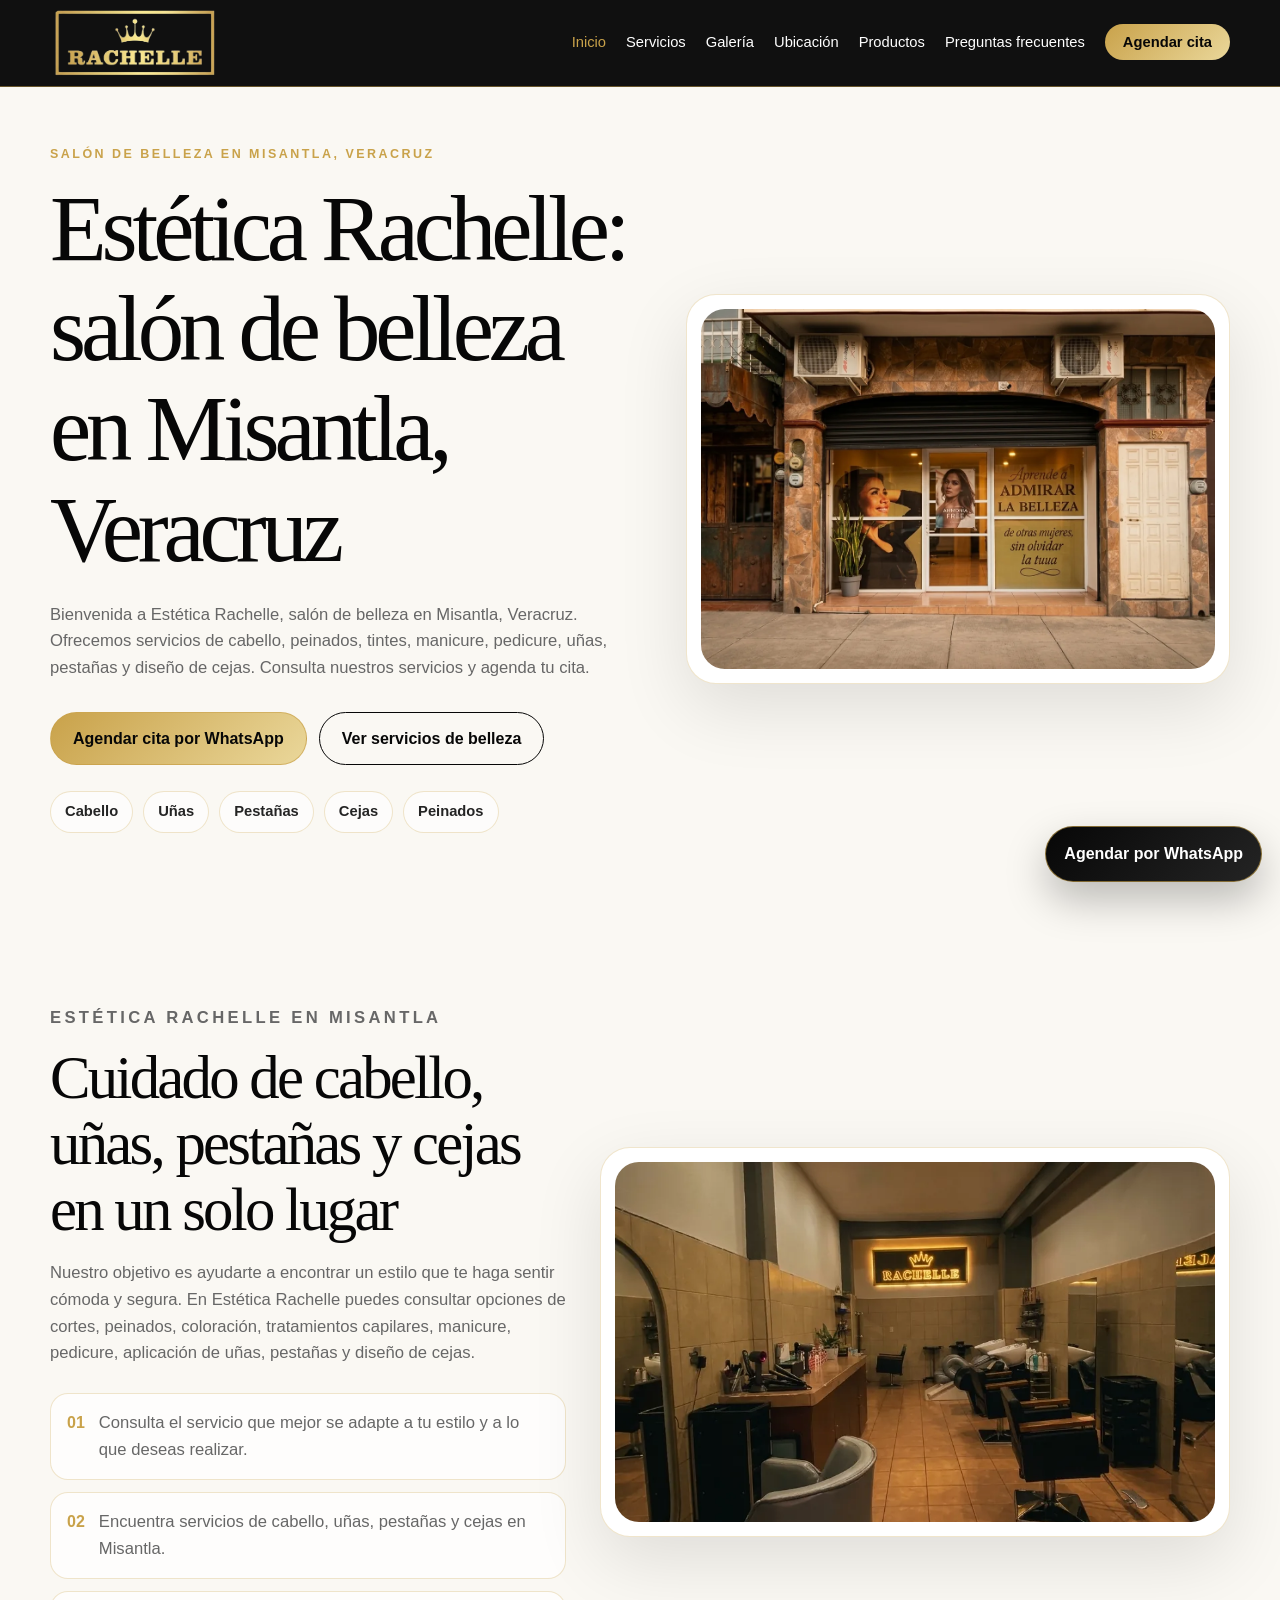
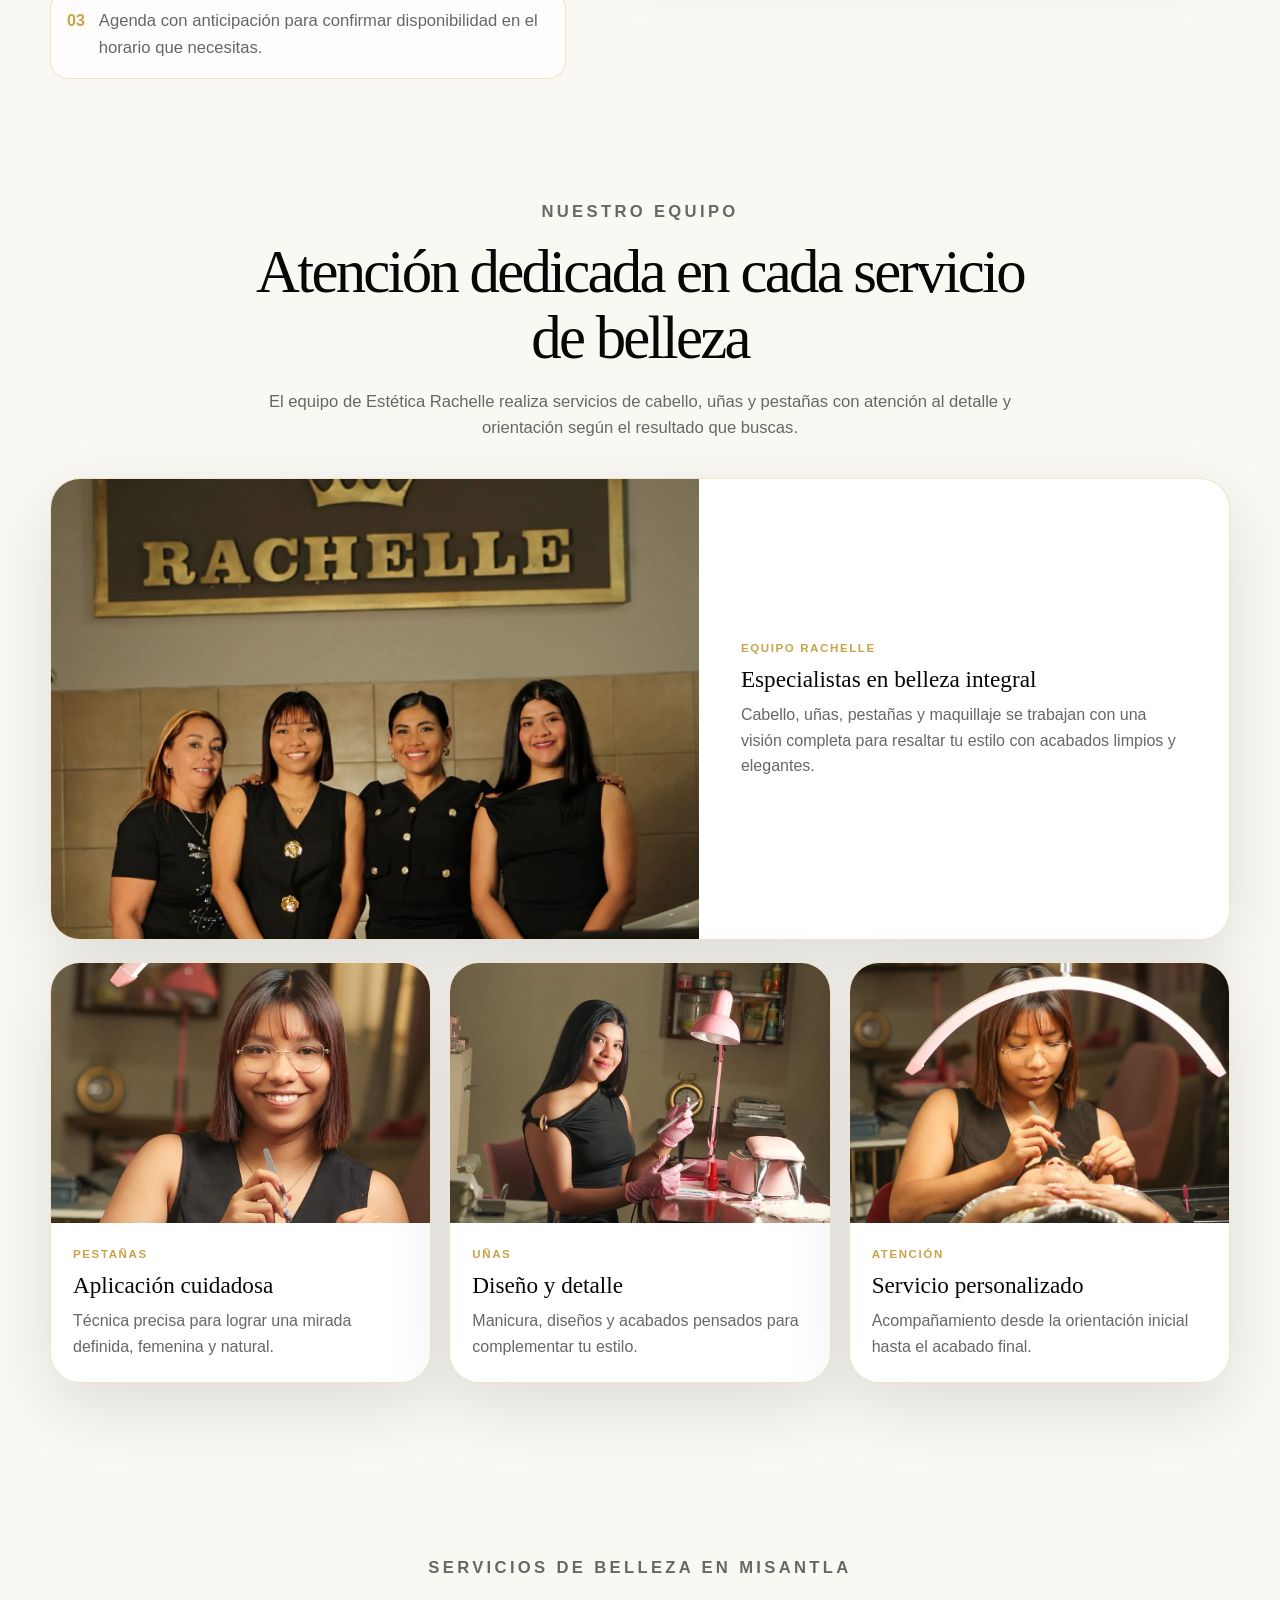
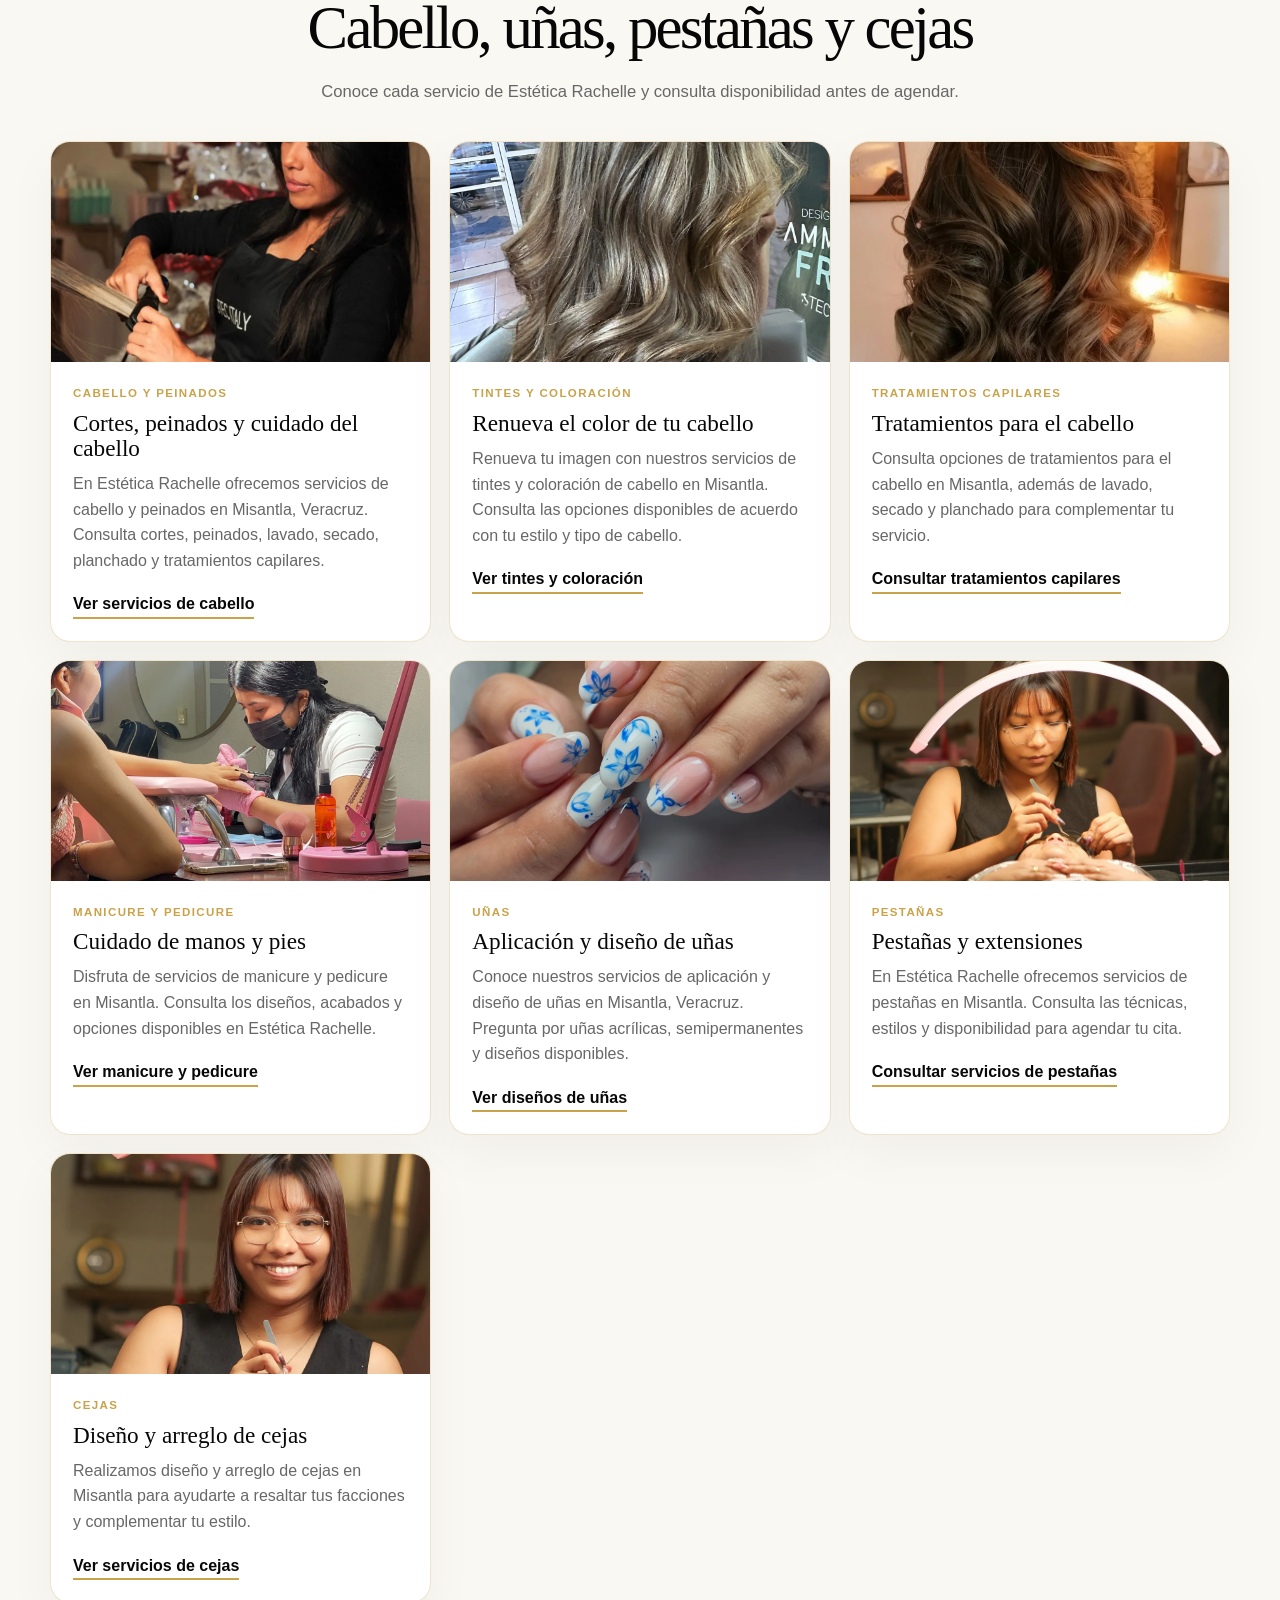
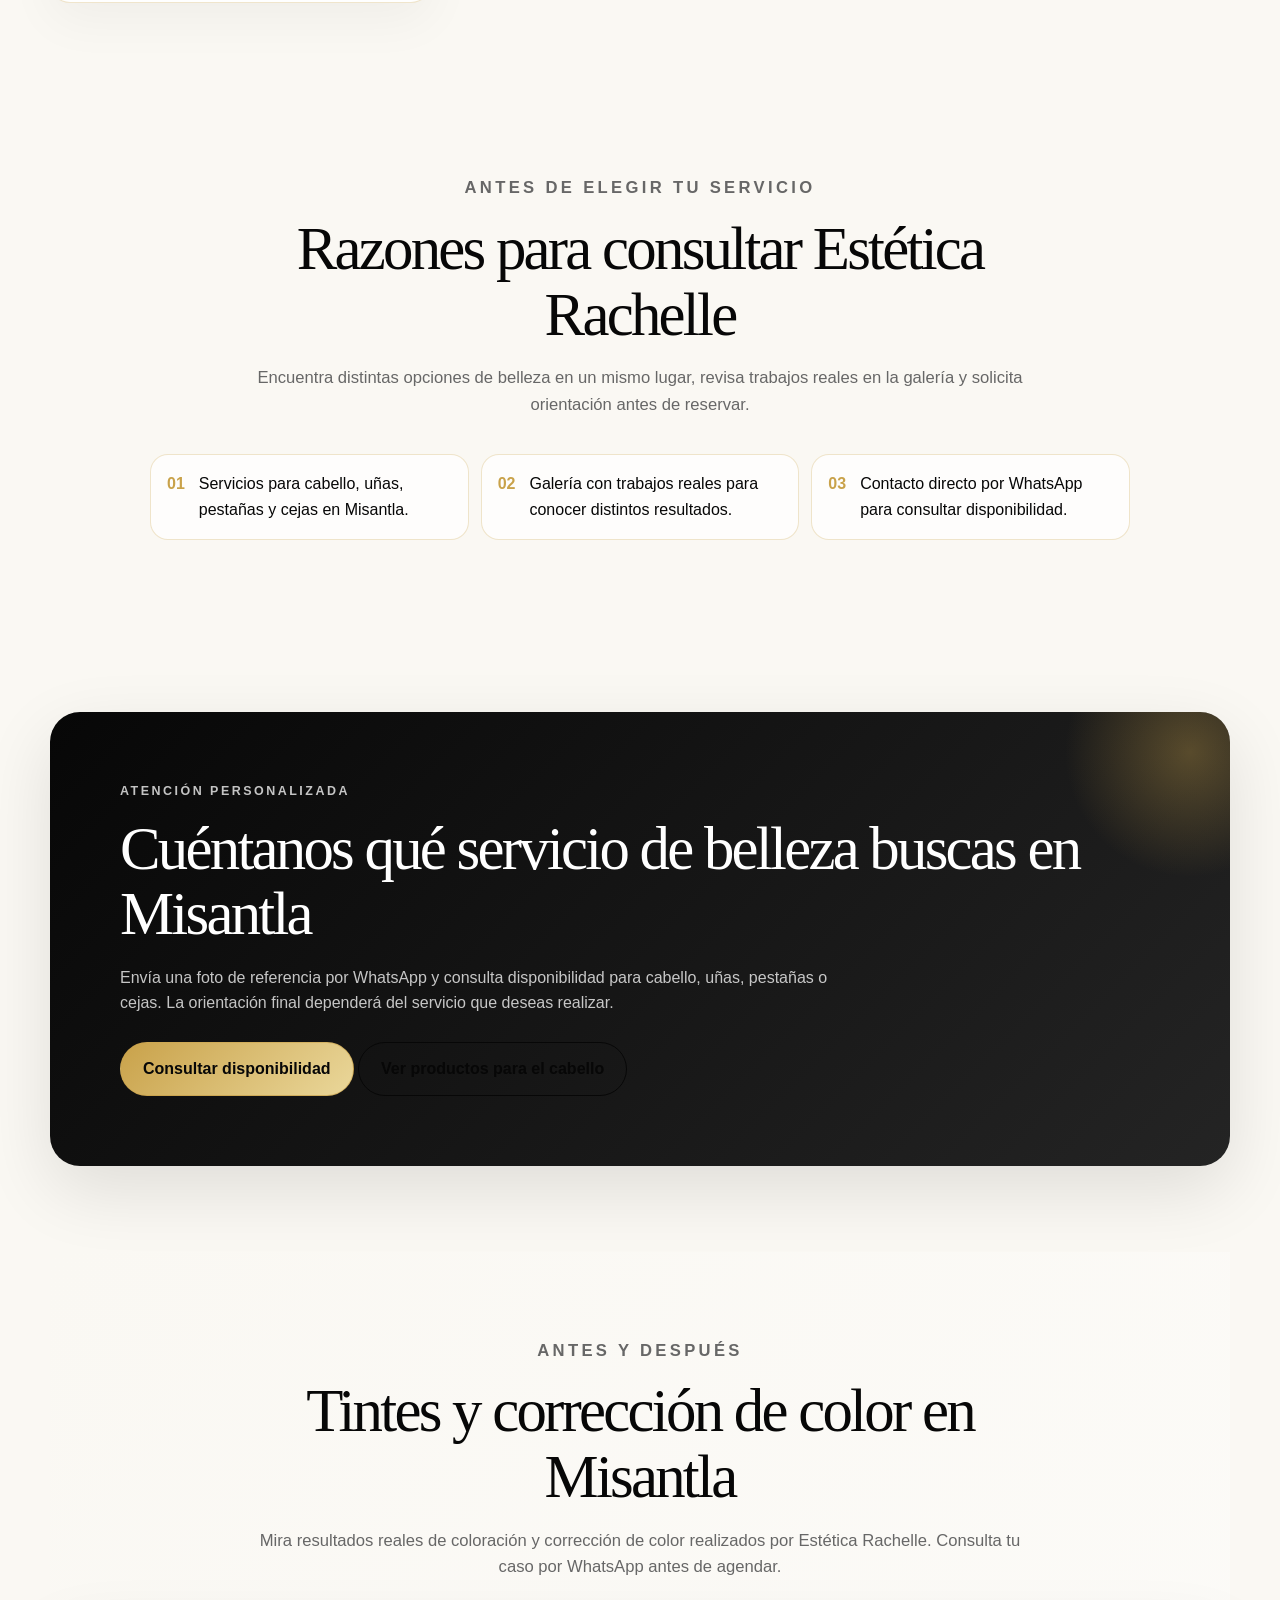
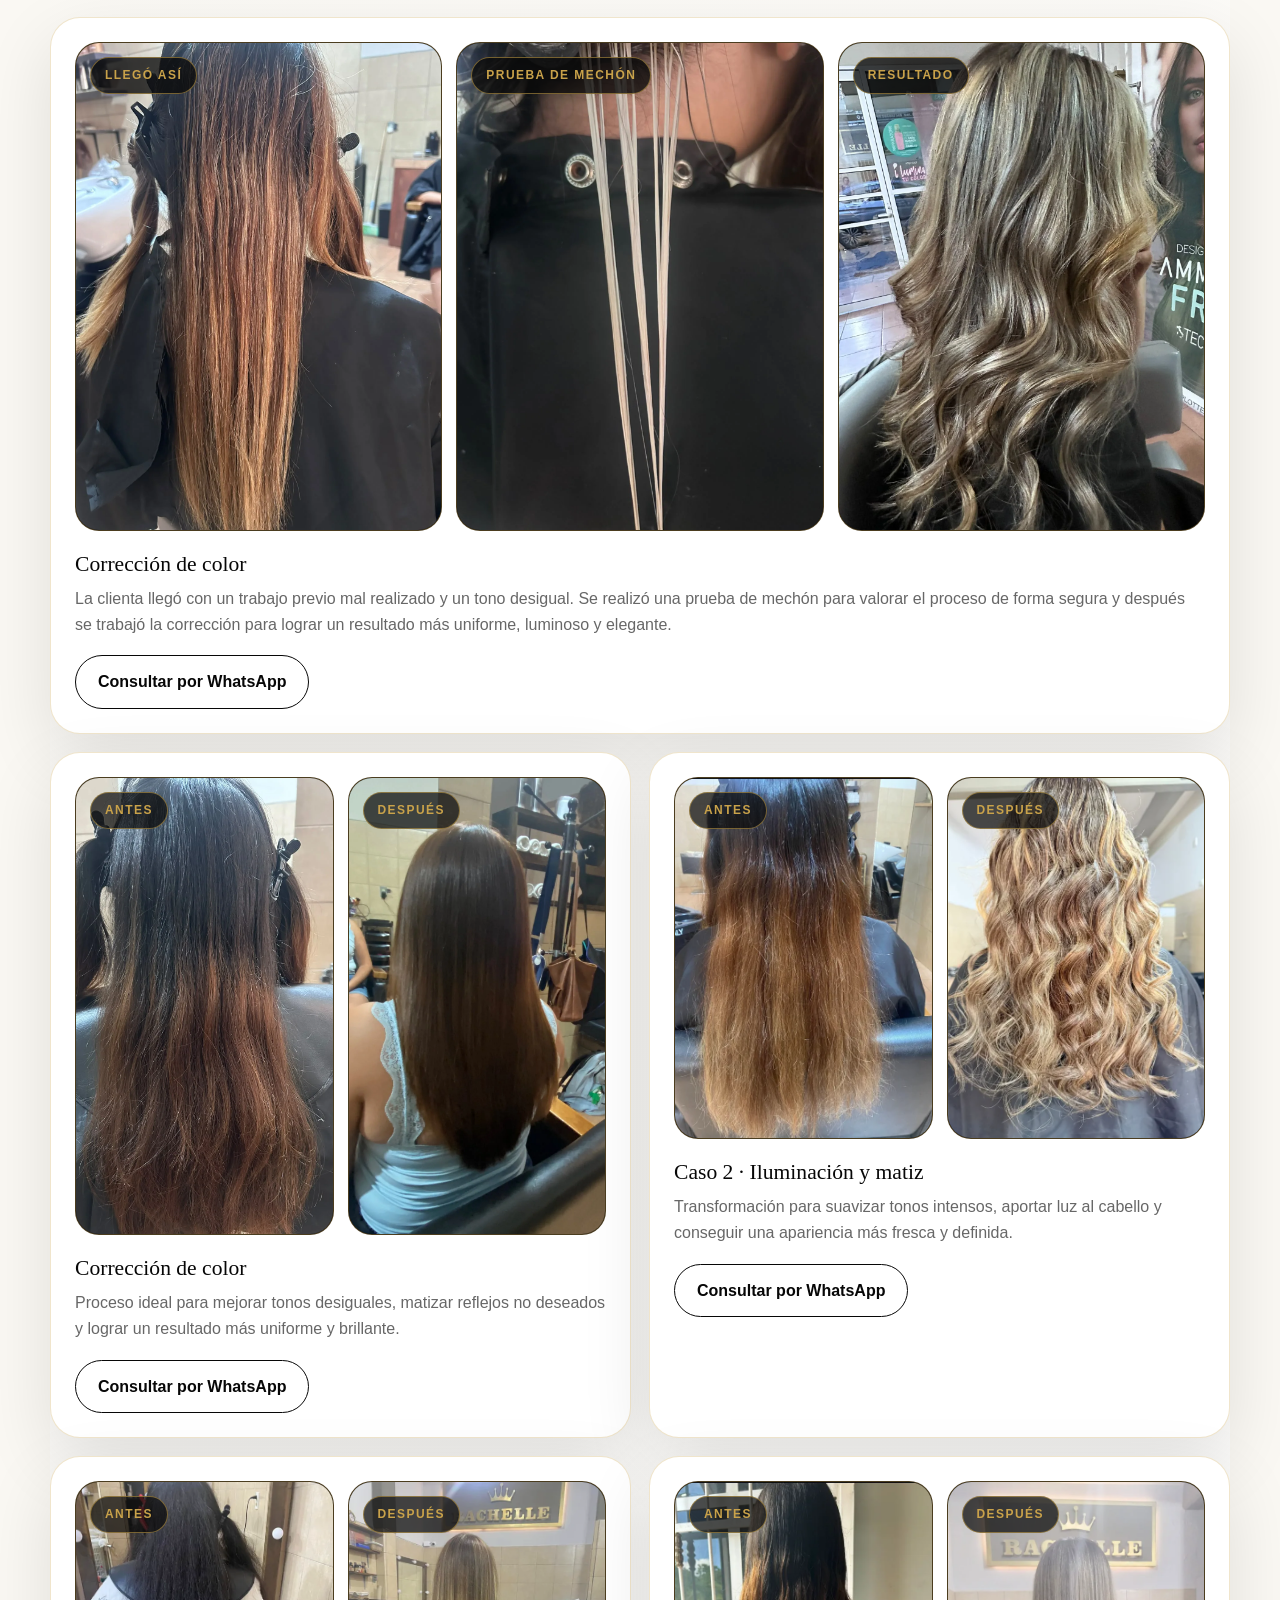
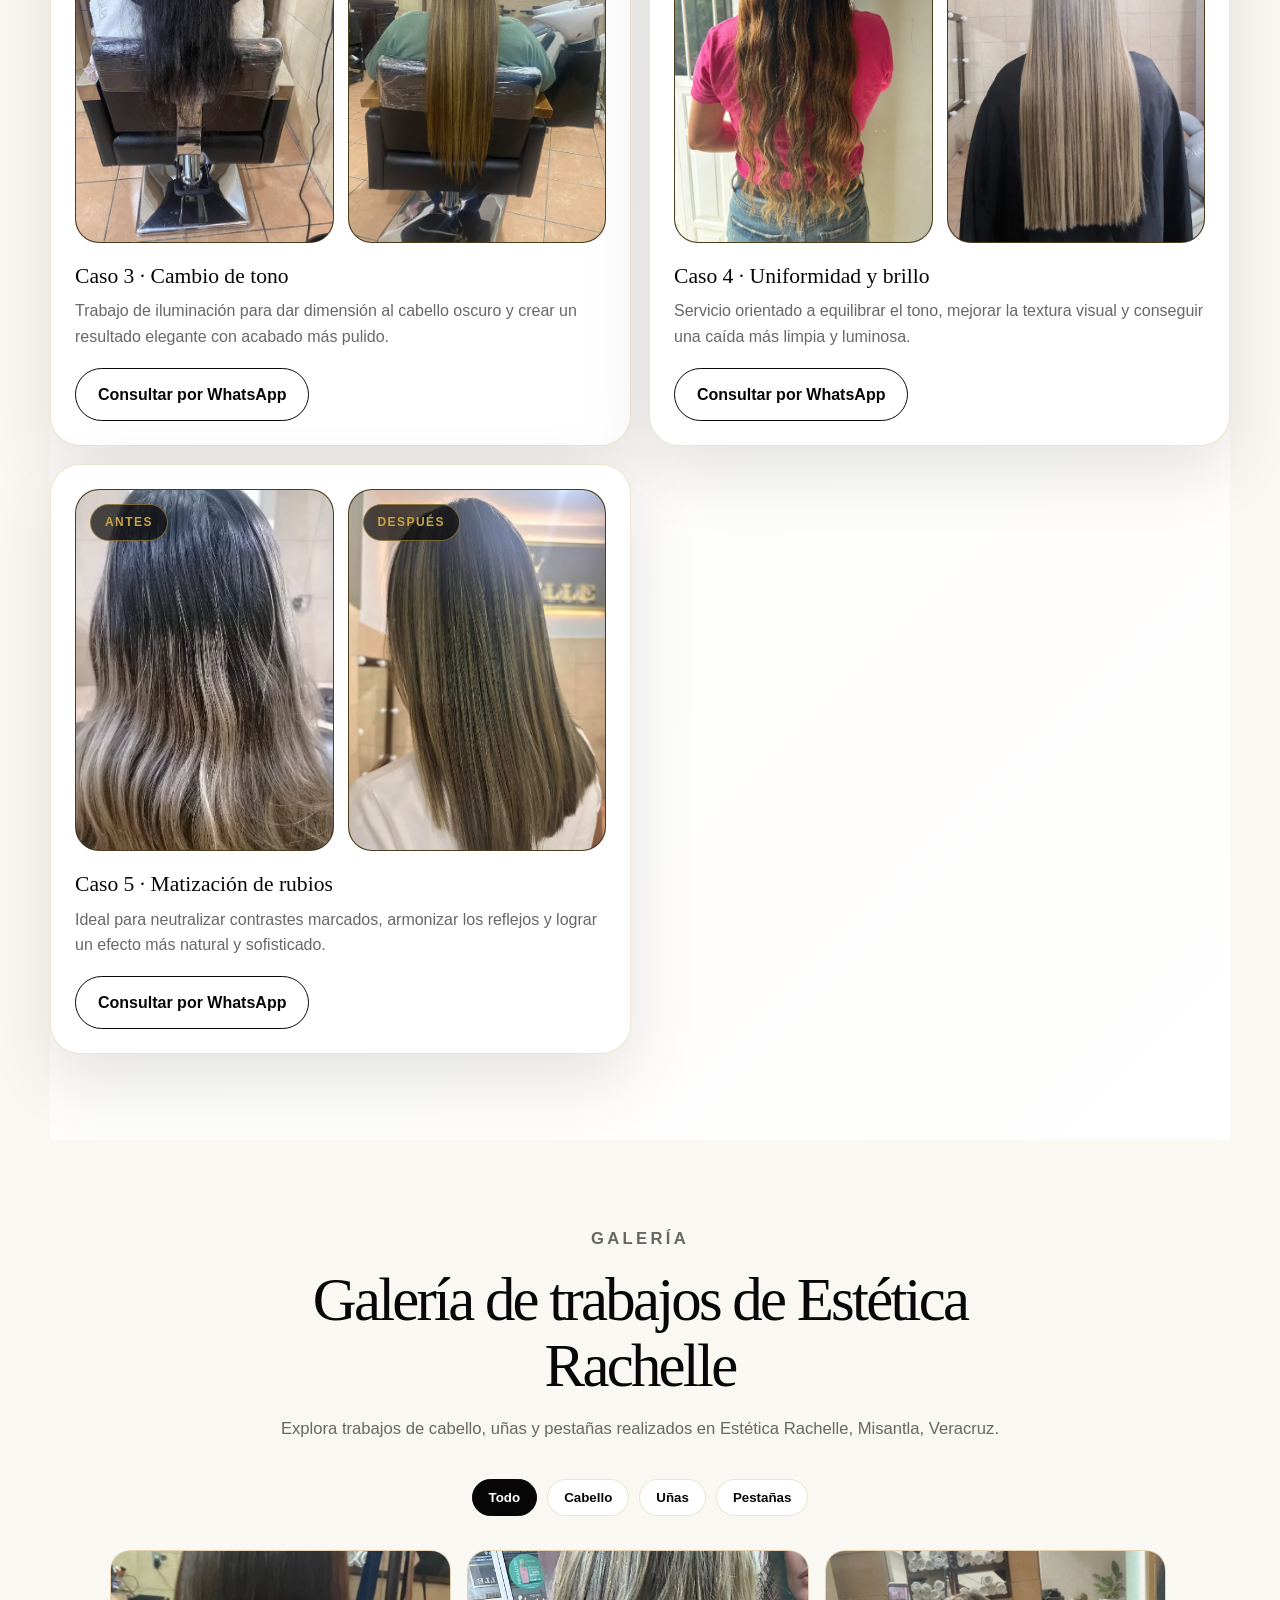
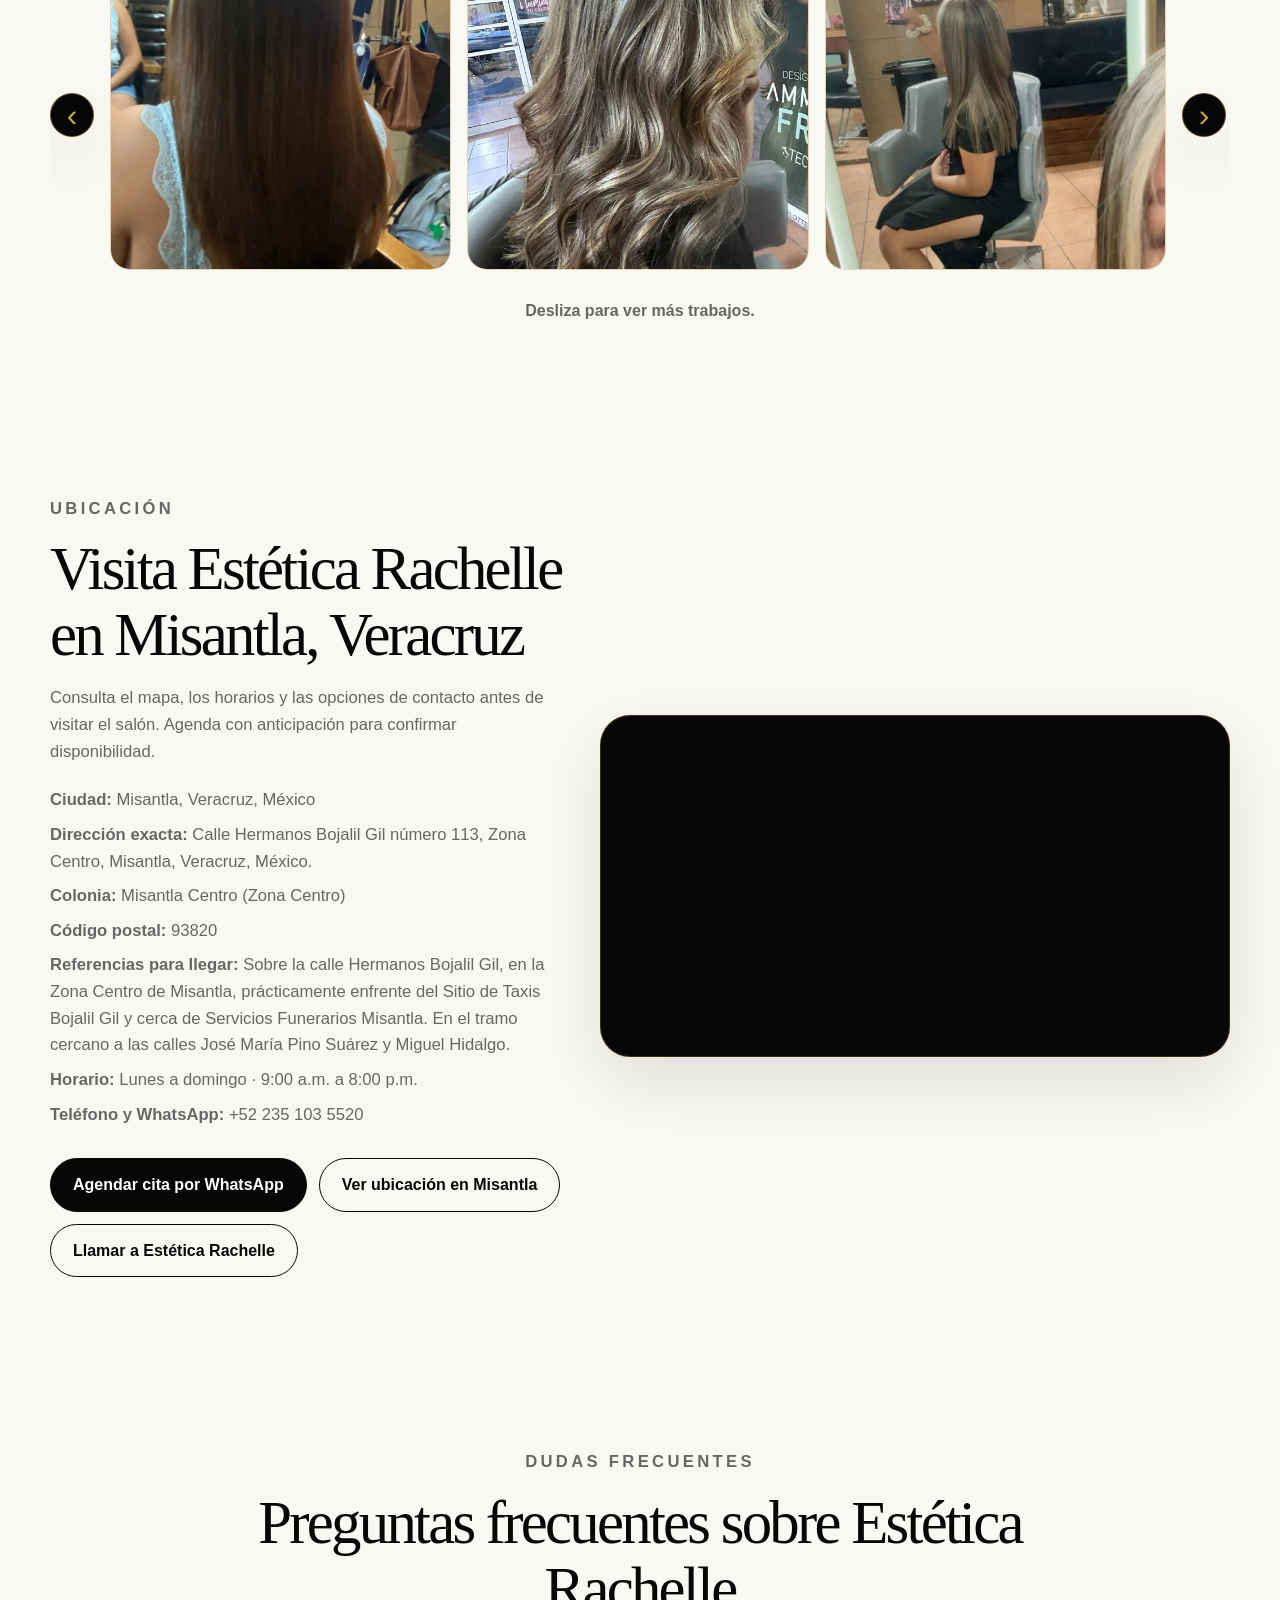
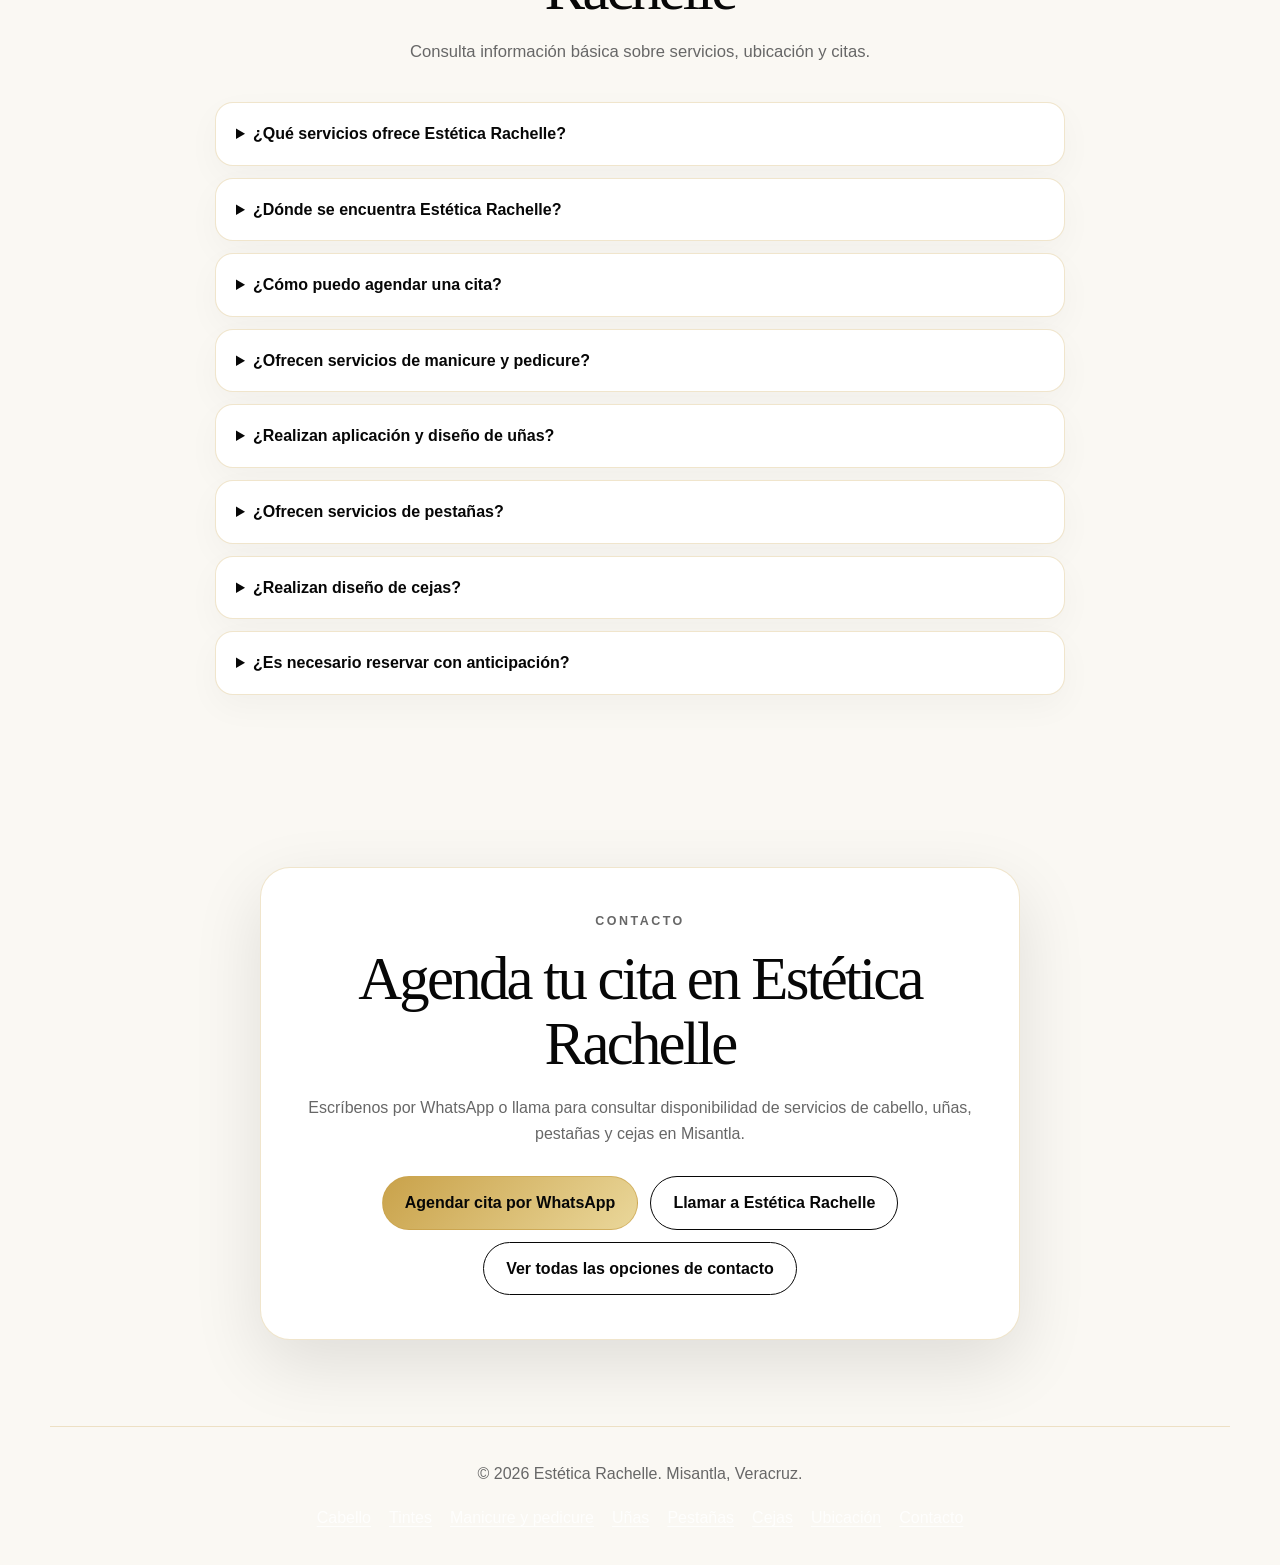
==== commit 366378d7: "Actualizar página con SEO local y dirección completa" ====
--- a/index.html
+++ b/index.html
@@ -1,567 +1,752 @@
 <!DOCTYPE html>
-<html lang="es">
+
+<html lang="es-MX">
 <head>
-  <meta charset="UTF-8" />
-  <meta name="viewport" content="width=device-width, initial-scale=1.0" />
-  <title>Rachelle | Salón de Belleza</title>
-  <meta name="description" content="Rachelle, salón de belleza especializado en cabello, uñas, pestañas, maquillaje, peinado y tratamientos capilares." />
-  <link rel="stylesheet" href="style.css?v=20260801-3" />
-  <link rel="stylesheet" href="carousel-fix.css?v=20260801-3" />
-</head>
-<body>
-  
-  <header class="header" id="inicio">
-    <nav class="navbar" aria-label="Menú principal">
-      
-      <a href="#inicio" class="brand" aria-label="Ir al inicio">
-        <img src="images/logo-rachelle.png" alt="Logo Rachelle" class="brand-logo" />
-      </a>
-
-      <button class="menu-toggle" id="menuToggle" aria-label="Abrir menú" aria-expanded="false">
-        <span></span>
-        <span></span>
-        <span></span>
-      </button>
-
-      <ul class="nav-links" id="navLinks">
-        <li><a href="#sobre-nosotros">Sobre nosotros</a></li>
-        <li><a href="#servicios">Servicios</a></li>
-        <li><a href="#atencion">Atención</a></li>
-        <li><a href="productos.html">Productos</a></li>
-        <li><a href="#correccion-color">Antes y después</a></li>
-        <li><a href="#galeria">Galería</a></li>
-        <li><a href="#ubicacion">Ubicación</a></li>
-        <li><a href="#faq">Dudas</a></li>
-        <li><a href="#contacto" class="nav-cta">Agendar</a></li>
-      </ul>
-    </nav>
-  </header>
-
-  <main>
-    
-    <section class="hero section-animate">
-      <div class="hero-content">
-        <p class="eyebrow">Salón de belleza</p>
-        <h1>Belleza, estilo y cuidado en cada detalle</h1>
-        <p class="hero-description">
-          Cabello, uñas, pestañas, maquillaje y peinado profesional en un espacio pensado para que te sientas segura, cuidada y hermosa.
-        </p>
-
-        <div class="hero-buttons">
-          
-          <a href="https://wa.me/522351035520?text=Hola%2C%20me%20gustar%C3%ADa%20agendar%20una%20cita." class="btn btn-gold" target="_blank" rel="noopener">Agendar por WhatsApp</a>
-          <a href="#servicios" class="btn btn-outline">Ver servicios</a>
-        </div>
-
-        <div class="hero-tags" aria-label="Servicios destacados">
-          <span>Cabello</span>
-          <span>Uñas</span>
-          <span>Pestañas</span>
-          <span>Maquillaje</span>
-        </div>
-      </div>
-
-      <div class="hero-image-card">
-        
-        <img src="images/hero-fachada-rachelle.png" alt="Fachada del salón de belleza" />
-      </div>
-    </section>
-
-    <section class="about section-animate" id="sobre-nosotros">
-      <div class="section-text">
-        <p class="eyebrow">Sobre nosotros</p>
-        <h2>Un espacio para verte bien y sentirte mejor</h2>
-        <p>
-          Rachelle es un salón de belleza enfocado en brindar servicios profesionales con un trato cálido, detallado y personalizado. Cada servicio se trabaja con cuidado para lograr un resultado limpio, femenino y elegante.
-        </p>
-
-        <div class="feature-list">
-          <article>
-            <span>01</span>
-            <p>Atención personalizada para cada estilo y necesidad.</p>
-          </article>
-          <article>
-            <span>02</span>
-            <p>Servicios de cabello, uñas, pestañas y eventos en un solo lugar.</p>
-          </article>
-          <article>
-            <span>03</span>
-            <p>Ambiente elegante, cómodo y pensado para clientas.</p>
-          </article>
-        </div>
-      </div>
-
-      <div class="about-card">
-        
-        <img src="images/about-local-rachelle.png" alt="Interior del salón Rachelle" />
-      </div>
-    </section>
-
-    <section class="team section-animate" id="equipo">
-      <div class="section-heading centered">
-        <p class="eyebrow">Nuestro equipo</p>
-        <h2>Profesionales que cuidan cada detalle</h2>
-        <p>En Rachelle cada servicio se realiza con atención, técnica y trato personalizado. Nuestro equipo trabaja para que cada clienta se sienta cómoda, segura y feliz con su resultado.</p>
-      </div>
-
-      <div class="team-showcase">
-        <article class="team-main-card">
-          <img src="images/equipo-rachelle-trabajadoras.jpg" alt="Equipo profesional del salón Rachelle" loading="lazy" />
-          <div>
-            <p class="team-label">Equipo Rachelle</p>
-            <h3>Especialistas en belleza integral</h3>
-            <p>Cabello, uñas, pestañas y maquillaje se trabajan con una visión completa para resaltar tu estilo con acabados limpios y elegantes.</p>
-          </div>
-        </article>
-
-        <div class="team-grid">
-          <article class="team-card">
-            <img src="images/equipo-rachelle-pestanas.jpg" alt="Especialista aplicando pestañas en Rachelle" loading="lazy" />
-            <div class="team-card-content">
-              <p class="team-label">Pestañas</p>
-              <h3>Aplicación cuidadosa</h3>
-              <p>Técnica precisa para lograr una mirada definida, femenina y natural.</p>
-            </div>
-          </article>
-
-          <article class="team-card">
-            <img src="images/equipo-rachelle-unas.jpg" alt="Especialista en uñas del salón Rachelle" loading="lazy" />
-            <div class="team-card-content">
-              <p class="team-label">Uñas</p>
-              <h3>Diseño y detalle</h3>
-              <p>Manicura, diseños y acabados pensados para complementar tu estilo.</p>
-            </div>
-          </article>
-
-          <article class="team-card">
-            <img src="images/servicio-pestanas-pelo-a-pelo-rachelle.jpg" alt="Servicio de pestañas pelo a pelo en Rachelle" loading="lazy" />
-            <div class="team-card-content">
-              <p class="team-label">Atención</p>
-              <h3>Servicio personalizado</h3>
-              <p>Acompañamiento desde la orientación inicial hasta el acabado final.</p>
-            </div>
-          </article>
-        </div>
-      </div>
-    </section>
-
-    <section class="services section-animate" id="servicios">
-      <div class="section-heading centered">
-        <p class="eyebrow">Servicios</p>
-        <h2>Servicios pensados para resaltar tu estilo</h2>
-        <p>Elige una categoría y escríbenos por WhatsApp para recibir orientación según el resultado que buscas.</p>
-      </div>
-
-      <div class="services-grid">
-        <article class="service-card">
-          
-          <img src="images/servicio-cortes-rachelle.jpg" alt="Servicio de cortes y cabello en Rachelle" />
-          <div class="service-content">
-            <p class="service-category">Cabello</p>
-            <h3>Cortes, tintes y mechas</h3>
-            <p>Cortes modernos, coloración, luces, mechas y cambios de look con acabado profesional.</p>
-            <a class="service-link" href="https://wa.me/522351035520?text=Hola%2C%20quiero%20informaci%C3%B3n%20sobre%20servicios%20de%20cabello." target="_blank" rel="noopener">Preguntar por cabello</a>
-          </div>
-        </article>
-
-        <article class="service-card">
-          
-          <img src="images/servicio-manicura-rachelle.jpg" alt="Servicio de manicura" />
-          <div class="service-content">
-            <p class="service-category">Uñas</p>
-            <h3>Uñas y pedicure</h3>
-            <p>Diseños elegantes, cuidado de manos y pedicure para completar tu imagen.</p>
-            <a class="service-link" href="https://wa.me/522351035520?text=Hola%2C%20quiero%20informaci%C3%B3n%20sobre%20u%C3%B1as%20y%20pedicure." target="_blank" rel="noopener">Preguntar por uñas</a>
-          </div>
-        </article>
-
-        <article class="service-card">
-          
-          <img src="images/servicio-pestanas-pelo-a-pelo-rachelle.jpg" alt="Servicio profesional de pestañas pelo a pelo en Rachelle" />
-          <div class="service-content">
-            <p class="service-category">Pestañas</p>
-            <h3>Pestañas pelo a pelo</h3>
-            <p>Extensiones con efecto natural, definido y femenino para realzar tu mirada.</p>
-            <a class="service-link" href="https://wa.me/522351035520?text=Hola%2C%20quiero%20informaci%C3%B3n%20sobre%20pesta%C3%B1as%20pelo%20a%20pelo." target="_blank" rel="noopener">Preguntar por pestañas</a>
-          </div>
-        </article>
-
-        <article class="service-card service-card-wide">
-          
-          <img src="images/servicio-maquillaje-rachelle.png" alt="Servicio de maquillaje y peinado en Rachelle" />
-          <div class="service-content">
-            <p class="service-category">Eventos</p>
-            <h3>Maquillaje y peinado</h3>
-            <p>Maquillaje social, peinados para eventos y preparación especial para ocasiones importantes.</p>
-            <a class="service-link" href="https://wa.me/522351035520?text=Hola%2C%20quiero%20informaci%C3%B3n%20sobre%20maquillaje%20y%20peinado%20para%20evento." target="_blank" rel="noopener">Preguntar por evento</a>
-          </div>
-        </article>
-      </div>
-    </section>
-
-    <section class="personalized section-animate" id="atencion">
-      <div class="personalized-card">
-        <p class="eyebrow">Atención personalizada</p>
-        <h2>Cuéntanos qué cambio de look quieres lograr</h2>
-        <p>
-          Cada servicio puede variar según el largo del cabello, técnica, diseño, condición actual o resultado deseado. Escríbenos por WhatsApp, envíanos una foto de referencia y te orientamos antes de tu cita.
-        </p>
-        <a class="btn btn-gold" href="https://wa.me/522351035520?text=Hola%2C%20quiero%20orientaci%C3%B3n%20personalizada%20para%20un%20servicio.%20Puedo%20enviar%20una%20foto%20de%20referencia." target="_blank" rel="noopener">Recibir orientación</a>
-        <a class="btn btn-outline" href="productos.html">Ver productos profesionales</a>
-      </div>
-    </section>
-
-    <section class="before-after section-animate visible" id="correccion-color">
-      <div class="section-heading centered">
-        <p class="eyebrow">Antes y después</p>
-        <h2>Corrección de color</h2>
-        <p>Resultados reales de servicios de corrección de color para unificar el tono, iluminar el cabello y lograr un acabado más uniforme y brillante.</p>
-      </div>
-
-      <div class="before-after-grid">
-        <article class="before-after-card featured-case">
-          <div class="comparison-frame three-stages">
-            <div class="comparison-photo">
-              <span>Llegó así</span>
-              <img src="images/correccion-color-nuevo-llegada-mal-trabajo.jpg" alt="Clienta que llegó con un trabajo de color previo mal realizado" loading="lazy" />
-            </div>
-            <div class="comparison-photo">
-              <span>Prueba de mechón</span>
-              <img src="images/correccion-color-nuevo-prueba-mechon.jpg" alt="Prueba de mechón durante una corrección de color" loading="lazy" />
-            </div>
-            <div class="comparison-photo">
-              <span>Resultado</span>
-              <img src="images/correccion-color-nuevo-resultado-final.jpg" alt="Resultado final de corrección de color con reflejos más uniformes" loading="lazy" />
-            </div>
-          </div>
-          <h3>Corrección de color</h3>
-          <p>La clienta llegó con un trabajo previo mal realizado y un tono desigual. Se realizó una prueba de mechón para valorar el proceso de forma segura y después se trabajó la corrección para lograr un resultado más uniforme, luminoso y elegante.</p>
-          <a class="btn btn-outline" href="https://wa.me/522351035520?text=Hola%2C%20quiero%20informaci%C3%B3n%20sobre%20correcci%C3%B3n%20de%20color.%20Puedo%20enviar%20una%20foto%20de%20mi%20cabello." target="_blank" rel="noopener">Consultar por WhatsApp</a>
-        </article>
-
-        <article class="before-after-card">
-          <div class="comparison-frame">
-            <div class="comparison-photo">
-              <span>Antes</span>
-              <img src="images/correccion-color-antes.jpg" alt="Antes de corrección de color, tono desigual" loading="lazy" />
-            </div>
-            <div class="comparison-photo">
-              <span>Después</span>
-              <img src="images/correccion-color-despues.jpg" alt="Después de corrección de color, tono uniforme" loading="lazy" />
-            </div>
-          </div>
-          <h3>Corrección de color</h3>
-          <p>Proceso ideal para mejorar tonos desiguales, matizar reflejos no deseados y lograr un resultado más uniforme y brillante.</p>
-          <a class="btn btn-outline" href="https://wa.me/522351035520?text=Hola%2C%20quiero%20informaci%C3%B3n%20sobre%20correcci%C3%B3n%20de%20color.%20Puedo%20enviar%20una%20foto%20de%20mi%20cabello." target="_blank" rel="noopener">Consultar por WhatsApp</a>
-        </article>
-
-        <article class="before-after-card">
-          <div class="comparison-frame">
-            <div class="comparison-photo">
-              <span>Antes</span>
-              <img src="images/correccion-color-02-antes.png" alt="Antes de servicio de color con cabello reseco y tono cobrizo" loading="lazy" />
-            </div>
-            <div class="comparison-photo">
-              <span>Después</span>
-              <img src="images/correccion-color-02-despues.png" alt="Después de corrección de color con ondas y tonos rubios" loading="lazy" />
-            </div>
-          </div>
-          <h3>Caso 2 · Iluminación y matiz</h3>
-          <p>Transformación para suavizar tonos intensos, aportar luz al cabello y conseguir una apariencia más fresca y definida.</p>
-          <a class="btn btn-outline" href="https://wa.me/522351035520?text=Hola%2C%20quiero%20informaci%C3%B3n%20sobre%20correcci%C3%B3n%20de%20color.%20Puedo%20enviar%20una%20foto%20de%20mi%20cabello." target="_blank" rel="noopener">Consultar por WhatsApp</a>
-        </article>
-
-        <article class="before-after-card">
-          <div class="comparison-frame">
-            <div class="comparison-photo">
-              <span>Antes</span>
-              <img src="images/correccion-color-03-antes.png" alt="Antes de corrección de color con cabello oscuro" loading="lazy" />
-            </div>
-            <div class="comparison-photo">
-              <span>Después</span>
-              <img src="images/correccion-color-03-despues.png" alt="Después de corrección de color con acabado liso y reflejos miel" loading="lazy" />
-            </div>
-          </div>
-          <h3>Caso 3 · Cambio de tono</h3>
-          <p>Trabajo de iluminación para dar dimensión al cabello oscuro y crear un resultado elegante con acabado más pulido.</p>
-          <a class="btn btn-outline" href="https://wa.me/522351035520?text=Hola%2C%20quiero%20informaci%C3%B3n%20sobre%20correcci%C3%B3n%20de%20color.%20Puedo%20enviar%20una%20foto%20de%20mi%20cabello." target="_blank" rel="noopener">Consultar por WhatsApp</a>
-        </article>
-
-        <article class="before-after-card">
-          <div class="comparison-frame">
-            <div class="comparison-photo">
-              <span>Antes</span>
-              <img src="images/correccion-color-04-antes.png" alt="Antes de corrección de color con puntas claras" loading="lazy" />
-            </div>
-            <div class="comparison-photo">
-              <span>Después</span>
-              <img src="images/correccion-color-04-despues.png" alt="Después de corrección de color con tono rubio uniforme" loading="lazy" />
-            </div>
-          </div>
-          <h3>Caso 4 · Uniformidad y brillo</h3>
-          <p>Servicio orientado a equilibrar el tono, mejorar la textura visual y conseguir una caída más limpia y luminosa.</p>
-          <a class="btn btn-outline" href="https://wa.me/522351035520?text=Hola%2C%20quiero%20informaci%C3%B3n%20sobre%20correcci%C3%B3n%20de%20color.%20Puedo%20enviar%20una%20foto%20de%20mi%20cabello." target="_blank" rel="noopener">Consultar por WhatsApp</a>
-        </article>
-
-        <article class="before-after-card">
-          <div class="comparison-frame">
-            <div class="comparison-photo">
-              <span>Antes</span>
-              <img src="images/correccion-color-05-antes.png" alt="Antes de corrección de color con crecimiento oscuro y decoloración" loading="lazy" />
-            </div>
-            <div class="comparison-photo">
-              <span>Después</span>
-              <img src="images/correccion-color-05-despues.png" alt="Después de corrección de color con reflejos ceniza y acabado liso" loading="lazy" />
-            </div>
-          </div>
-          <h3>Caso 5 · Matización de rubios</h3>
-          <p>Ideal para neutralizar contrastes marcados, armonizar los reflejos y lograr un efecto más natural y sofisticado.</p>
-          <a class="btn btn-outline" href="https://wa.me/522351035520?text=Hola%2C%20quiero%20informaci%C3%B3n%20sobre%20correcci%C3%B3n%20de%20color.%20Puedo%20enviar%20una%20foto%20de%20mi%20cabello." target="_blank" rel="noopener">Consultar por WhatsApp</a>
-        </article>
-
-      </div>
-    </section>
-
-    <section class="gallery section-animate visible" id="galeria">
-      <div class="section-heading centered">
-        <p class="eyebrow">Galería</p>
-        <h2>Resultados que inspiran confianza</h2>
-        
-      </div>
-
-      <div class="gallery-filters" aria-label="Filtros de galería">
-        <button class="filter-btn active" data-filter="todo">Todo</button>
-        <button class="filter-btn" data-filter="cabello">Cabello</button>
-        <button class="filter-btn" data-filter="unas">Uñas</button>
-        <button class="filter-btn" data-filter="pestanas">Pestañas</button>
-      </div>
-      <div class="gallery-carousel" aria-label="Carrusel de galería">
-        <button class="gallery-carousel-btn" type="button" data-gallery-prev aria-label="Ver fotos anteriores">‹</button>
-        <div class="gallery-grid" id="galleryCarousel" tabindex="0">
-        <button class="gallery-item" data-category="cabello" aria-label="Abrir foto de corrección de color">
-          <img src="images/galeria-correccion-color-despues.jpeg" alt="Resultado de corrección de color" />
-        </button>
-        <button class="gallery-item" data-category="cabello" aria-label="Abrir foto de corrección de color con ondas suaves">
-          <img src="images/galeria-correccion-color-resultado-final.jpg" alt="Resultado final de corrección de color con ondas suaves" />
-        </button>
-        <button class="gallery-item" data-category="cabello" aria-label="Abrir foto final de corrección de color en espejo">
-          <img src="images/galeria-correccion-color-selfie-final.jpg" alt="Resultado final de corrección de color tomado frente al espejo" />
-        </button>
-        <button class="gallery-item" data-category="cabello" aria-label="Abrir foto de mechas cálidas">
-          <img src="images/galeria-cabello-01.png" alt="Cabello largo con ondas y mechas cálidas" />
-        </button>
-        <button class="gallery-item" data-category="cabello" aria-label="Abrir foto de balayage rubio beige">
-          <img src="images/galeria-cabello-02.png" alt="Balayage rubio beige con ondas suaves" />
-        </button>
-        <button class="gallery-item" data-category="cabello" aria-label="Abrir foto de ondas suaves en cabello oscuro">
-          <img src="images/galeria-cabello-03.png" alt="Cabello oscuro con ondas suaves" />
-        </button>
-        <button class="gallery-item" data-category="cabello" aria-label="Abrir foto de alaciado brillante">
-          <img src="images/galeria-cabello-04.png" alt="Cabello negro lacio y brillante" />
-        </button>
-        <button class="gallery-item" data-category="cabello" aria-label="Abrir foto de balayage rubio claro">
-          <img src="images/galeria-cabello-05.png" alt="Balayage rubio claro con ondas" />
-        </button>
-        <button class="gallery-item" data-category="cabello" aria-label="Abrir foto de balayage cenizo">
-          <img src="images/galeria-cabello-06.png" alt="Cabello con balayage cenizo y ondas" />
-        </button>
-        <button class="gallery-item" data-category="cabello" aria-label="Abrir foto de bob ondulado con mechas">
-          <img src="images/galeria-cabello-07.png" alt="Bob ondulado con mechas caramelo" />
-        </button>
-        <button class="gallery-item" data-category="cabello" aria-label="Abrir foto de resultado de corrección de color rubio beige">
-          <img src="images/galeria-correccion-color-nuevo-resultado.jpg" alt="Resultado final de corrección de color en tonos beige con ondas" />
-        </button>
-        <button class="gallery-item" data-category="cabello" aria-label="Abrir foto final de corrección de color en espejo">
-          <img src="images/galeria-correccion-color-nuevo-espejo.jpg" alt="Resultado final de corrección de color visto en espejo" />
-        </button>
-        <button class="gallery-item" data-category="unas" aria-label="Abrir foto de uñas">
-          <img src="images/galeria-unas-01.jpg" alt="Diseño de uñas rosa y chocolate con flores" />
-        </button>
-        <button class="gallery-item" data-category="unas" aria-label="Abrir foto de uñas">
-          <img src="images/galeria-unas-02.jpg" alt="Diseño de uñas francesas rosa con estampado animal y cerezas" />
-        </button>
-        <button class="gallery-item" data-category="unas" aria-label="Abrir foto de uñas">
-          <img src="images/galeria-unas-03.jpg" alt="Uñas color vino con acento carey" />
-        </button>
-        <button class="gallery-item" data-category="unas" aria-label="Abrir foto de uñas">
-          <img src="images/galeria-unas-04.jpg" alt="Uñas azules con diseño floral" />
-        </button>
-        <button class="gallery-item" data-category="unas" aria-label="Abrir foto de uñas">
-          <img src="images/galeria-unas-05.jpg" alt="Uñas nude con detalles dorados" />
-        </button>
-        <button class="gallery-item" data-category="unas" aria-label="Abrir foto de uñas">
-          <img src="images/galeria-unas-06.jpg" alt="Uñas brillantes con punta dorada" />
-        </button>
-        <button class="gallery-item" data-category="unas" aria-label="Abrir foto de uñas">
-          <img src="images/galeria-unas-07.jpg" alt="Uñas azules intensas con diseño floral bajo lámpara" />
-        </button>
-        <button class="gallery-item" data-category="unas" aria-label="Abrir foto de uñas">
-          <img src="images/galeria-unas-08.jpg" alt="Uñas efecto cromo y plateado con detalles brillantes" />
-        </button>
-        <button class="gallery-item" data-category="unas" aria-label="Abrir foto de uñas">
-          <img src="images/galeria-unas-09.jpg" alt="Uñas color vino con acento carey" />
-        </button>
-        <button class="gallery-item" data-category="unas" aria-label="Abrir foto de uñas">
-          <img src="images/galeria-unas-10.jpg" alt="Diseño de uñas rosa y chocolate con flores sobre libro" />
-        </button>
-        <button class="gallery-item" data-category="unas" aria-label="Abrir foto de uñas">
-          <img src="images/galeria-unas-11.jpg" alt="Uñas rosa brillante con puntas animal print y cerezas" />
-        </button>
-        <button class="gallery-item" data-category="unas" aria-label="Abrir foto de uñas">
-          <img src="images/galeria-unas-12.jpg" alt="Uñas brillantes con punta dorada en fondo oscuro" />
-        </button>
-        <button class="gallery-item" data-category="unas" aria-label="Abrir foto de uñas">
-          <img src="images/galeria-unas-13.jpg" alt="Uñas nude rosadas con detalles dorados elegantes" />
-        </button>
-        <button class="gallery-item" data-category="unas" aria-label="Abrir foto de uñas">
-          <img src="images/galeria-unas-14.jpg" alt="Uñas largas con diseño Kuromi y detalles rosa neón" />
-        </button>
-        <button class="gallery-item" data-category="unas" aria-label="Abrir foto de uñas">
-          <img src="images/galeria-unas-15.jpg" alt="Uñas cuadradas rosa con flores doradas encapsuladas" />
-        </button>
-        <button class="gallery-item" data-category="unas" aria-label="Abrir foto de uñas">
-          <img src="images/galeria-unas-16.jpg" alt="Uñas francesas blancas con flores azules pintadas a mano" />
-        </button>
-        <button class="gallery-item" data-category="unas" aria-label="Abrir foto de uñas">
-          <img src="images/galeria-unas-17.jpg" alt="Uñas multicolor con estrellas en relieve y acabado tornasol" />
-        </button>
-        <button class="gallery-item" data-category="unas" aria-label="Abrir foto de uñas">
-          <img src="images/galeria-unas-18.jpg" alt="Detalle lateral de uñas rosa con flores doradas" />
-        </button>
-        <button class="gallery-item" data-category="unas" aria-label="Abrir foto de uñas">
-          <img src="images/galeria-unas-19.jpg" alt="Uñas rosa degradado junto a esmaltes gel polish" />
-        </button>
-        <button class="gallery-item" data-category="unas" aria-label="Abrir foto de uñas">
-          <img src="images/galeria-unas-20.jpg" alt="Diseño almendrado negro y rosa con corazones y brillo" />
-        </button>
-        <button class="gallery-item" data-category="unas" aria-label="Abrir foto de uñas">
-          <img src="images/galeria-unas-21.jpg" alt="Uñas amarillas con lunares y diseño de monito en relieve" />
-        </button>
-        <button class="gallery-item" data-category="unas" aria-label="Abrir foto de uñas">
-          <img src="images/galeria-unas-22.jpg" alt="Detalle de uñas amarillas con lunares y monito en 3D" />
-        </button>
-        <button class="gallery-item" data-category="unas" aria-label="Abrir foto de uñas">
-          <img src="images/galeria-unas-23.jpg" alt="Uñas cortas efecto aperlado lila con francés blanco" />
-        </button>
-        <button class="gallery-item" data-category="unas" aria-label="Abrir foto de uñas">
-          <img src="images/galeria-unas-24.jpg" alt="Uñas nude con vaquita, estrellas y detalles cafés" />
-        </button>
-        <button class="gallery-item" data-category="unas" aria-label="Abrir foto de uñas">
-          <img src="images/galeria-unas-25.jpg" alt="Uñas cortas con diseños de colores, estrellas y lunares" />
-        </button>
-        <button class="gallery-item" data-category="unas" aria-label="Abrir foto de uñas">
-          <img src="images/galeria-unas-26.jpg" alt="Uñas elegantes con estrellas, perlas y detalles dorados" />
-        </button>
-        <button class="gallery-item" data-category="unas" aria-label="Abrir foto de uñas">
-          <img src="images/galeria-unas-27.jpg" alt="Uñas efecto cromado dorado con pedrería y flor" />
-        </button>
-        <button class="gallery-item" data-category="pestanas" aria-label="Abrir foto de pestañas">
-          <img src="images/galeria-pestanas-01.jpg" alt="Resultado de pestañas 1" />
-        </button>
-        <button class="gallery-item" data-category="pestanas" aria-label="Abrir foto de pestañas">
-          <img src="images/galeria-pestanas-02.jpg" alt="Resultado de pestañas 2" />
-        </button>
-        <button class="gallery-item" data-category="pestanas" aria-label="Abrir foto de pestañas">
-          <img src="images/galeria-pestanas-03.jpg" alt="Resultado de pestañas 3" />
-        </button>
-        <button class="gallery-item" data-category="pestanas" aria-label="Abrir foto de pestañas">
-          <img src="images/galeria-pestanas-04.jpg" alt="Resultado de pestañas 4" />
-        </button>
-        <button class="gallery-item" data-category="pestanas" aria-label="Abrir foto de pestañas">
-          <img src="images/galeria-pestanas-05.jpg" alt="Resultado de pestañas 5" />
-        </button>
-        <button class="gallery-item" data-category="pestanas" aria-label="Abrir foto de aplicación de pestañas">
-          <img src="images/galeria-pestanas-06.png" alt="Aplicación de extensiones de pestañas" />
-        </button>
-        </div>
-        <button class="gallery-carousel-btn" type="button" data-gallery-next aria-label="Ver fotos siguientes">›</button>
-      </div>
-      <p class="gallery-hint">Desliza para ver más trabajos.</p>
-    </section>
-
-    <section class="location section-animate" id="ubicacion">
-      <div class="section-text">
-        <p class="eyebrow">Ubicación</p>
-        <h2>Visítanos en Rachelle</h2>
-        <p>
-          Encuentra el salón en Google Maps y agenda tu cita antes de visitarnos para confirmar disponibilidad.
-        </p>
-        <div class="info-list">
-          <p><strong>Ubicación:</strong> Rachelle Salón de Belleza</p>
-          <p><strong>Horario:</strong> Lunes a domingo · 9:00 a.m. a 8:00 p.m.</p>
-        </div>
-        <div class="location-buttons">
-          <a href="https://wa.me/522351035520?text=Hola%2C%20me%20gustar%C3%ADa%20agendar%20antes%20de%20visitar%20el%20sal%C3%B3n." class="btn btn-dark" target="_blank" rel="noopener">Agendar antes de ir</a>
-          <a href="https://maps.app.goo.gl/JCtQqW6S3QTgFV7H7" class="btn btn-outline" target="_blank" rel="noopener">Cómo llegar</a>
-        </div>
-      </div>
-
-      <div class="map-box">
-        <iframe
-          title="Ubicación de Rachelle Salón de Belleza en Google Maps"
-          src="https://www.google.com/maps?q=19.9269236,-96.8555838&z=18&output=embed"
-          loading="lazy"
-          referrerpolicy="no-referrer-when-downgrade"
-          allowfullscreen>
-        </iframe>
-      </div>
-    </section>
-
-    <section class="faq section-animate" id="faq">
-      <div class="section-heading centered">
-        <p class="eyebrow">Dudas frecuentes</p>
-        <h2>Antes de agendar</h2>
-        <p>Resuelve dudas básicas y motiva a la clienta a escribir por WhatsApp.</p>
-      </div>
-
-      <div class="faq-list">
-        <details>
-          <summary>¿Necesito agendar cita?</summary>
-          <p>Sí, recomendamos escribir por WhatsApp para revisar disponibilidad y separar tu espacio.</p>
-        </details>
-        <details>
-          <summary>¿Puedo enviar una foto de referencia?</summary>
-          <p>Sí. Puedes enviar una foto de inspiración para recibir orientación antes de tu servicio.</p>
-        </details>
-        <details>
-          <summary>¿Atienden cabello, uñas, pestañas y eventos?</summary>
-          <p>Sí. Puedes preguntar por corte, tintes, mechas, tratamientos, uñas, pedicure, pestañas, maquillaje y peinado.</p>
-        </details>
-        <details>
-          <summary>¿Cómo sé qué servicio me conviene?</summary>
-          <p>Escríbenos por WhatsApp y te ayudamos a elegir según tu idea, tu cabello, tu estilo o tu evento.</p>
-        </details>
-      </div>
-    </section>
-
-    <section class="contact section-animate" id="contacto">
-      <div class="contact-card">
-        <p class="eyebrow">Contacto</p>
-        <h2>Agenda tu cita en Rachelle</h2>
-        <p>Escríbenos por WhatsApp para consultar disponibilidad, enviar una foto de referencia o resolver dudas antes de tu visita.</p>
-
-        <div class="contact-actions">
-          
-          <a class="btn btn-gold" href="https://wa.me/522351035520?text=Hola%2C%20me%20gustar%C3%ADa%20agendar%20una%20cita." target="_blank" rel="noopener">Enviar WhatsApp</a>
-          
-        </div>
-      </div>
-    </section>
-  </main>
-
-  <a class="whatsapp-float" href="https://wa.me/522351035520?text=Hola%2C%20me%20gustar%C3%ADa%20recibir%20informaci%C3%B3n%20sobre%20los%20servicios." target="_blank" rel="noopener" aria-label="Contactar por WhatsApp">
-    <span>WhatsApp</span>
-  </a>
-
-  <div class="lightbox" id="lightbox" aria-hidden="true">
-    <button class="lightbox-close" id="lightboxClose" aria-label="Cerrar imagen">×</button>
-    <img src="" alt="" id="lightboxImage" />
-  </div>
-
-  <footer class="footer">
-    <p>© 2026 Rachelle. Todos los derechos reservados.</p>
-  </footer>
-
-  <script src="script.js?v=20260801-3"></script>
+<meta charset="utf-8"/>
+<meta content="width=device-width, initial-scale=1.0, viewport-fit=cover" name="viewport"/>
+<title>Estética Rachelle | Cabello, Uñas, Pestañas y Cejas en Misantla</title>
+<meta content="Estética Rachelle en Misantla, Veracruz. Servicios de cabello, peinados, tintes, manicure, pedicure, uñas, pestañas y diseño de cejas. Agenda tu cita." name="description"/>
+<meta content="index, follow, max-image-preview:large" name="robots"/>
+<meta content="index, follow, max-image-preview:large" name="googlebot"/>
+<meta content="#070707" name="theme-color"/>
+<meta content="telephone=yes" name="format-detection"/>
+<meta content="MX-VER" name="geo.region"/>
+<meta content="Misantla" name="geo.placename"/>
+<link href="https://esteticarachelle.com/" rel="canonical"/>
+<meta content="Estética Rachelle en Misantla, Veracruz" property="og:title"/>
+<meta content="Servicios de cabello, uñas, pestañas y cejas en Misantla. Conoce nuestros servicios y agenda tu cita." property="og:description"/>
+<meta content="website" property="og:type"/>
+<meta content="https://esteticarachelle.com/" property="og:url"/>
+<meta content="https://esteticarachelle.com/images/estetica-rachelle-misantla-social.jpg" property="og:image"/>
+<meta content="1200" property="og:image:width"/>
+<meta content="630" property="og:image:height"/>
+<meta content="Estética Rachelle, salón de belleza en Misantla, Veracruz" property="og:image:alt"/>
+<meta content="es_MX" property="og:locale"/>
+<meta content="Estética Rachelle" property="og:site_name"/>
+<meta content="summary_large_image" name="twitter:card"/>
+<meta content="Estética Rachelle en Misantla, Veracruz" name="twitter:title"/>
+<meta content="Servicios de cabello, uñas, pestañas y cejas en Misantla. Conoce nuestros servicios y agenda tu cita." name="twitter:description"/>
+<meta content="https://esteticarachelle.com/images/estetica-rachelle-misantla-social.jpg" name="twitter:image"/>
+<meta content="Estética Rachelle en Misantla, Veracruz" name="twitter:image:alt"/>
+<link href="favicon.ico" rel="icon" sizes="any"/>
+<link href="images/favicon-rachelle-32.png" rel="icon" sizes="32x32" type="image/png"/>
+<link href="images/favicon-rachelle-180.png" rel="apple-touch-icon" sizes="180x180"/>
+<link href="manifest.webmanifest" rel="manifest"/>
+<link as="image" fetchpriority="high" href="images/hero-fachada-rachelle.webp" rel="preload"/>
+<link href="style.css?v=20260803-seo" rel="stylesheet"/>
+<link href="carousel-fix.css?v=20260803-seo" rel="stylesheet"/>
+<script type="application/ld+json">{
+  "@context": "https://schema.org",
+  "@graph": [
+    {
+      "@type": "BeautySalon",
+      "@id": "https://esteticarachelle.com/#beautysalon",
+      "name": "Estética Rachelle",
+      "alternateName": "Rachelle Salón de Belleza",
+      "description": "Salón de belleza en Misantla, Veracruz, con servicios de cabello, peinados, tintes, tratamientos capilares, manicure, pedicure, uñas, pestañas y cejas.",
+      "url": "https://esteticarachelle.com/",
+      "telephone": "+522351035520",
+      "image": "https://esteticarachelle.com/images/hero-fachada-rachelle.webp",
+      "address": {
+        "@type": "PostalAddress",
+        "streetAddress": "Calle Hermanos Bojalil Gil 113, Zona Centro",
+        "addressLocality": "Misantla",
+        "addressRegion": "Veracruz",
+        "postalCode": "93820",
+        "addressCountry": "MX"
+      },
+      "geo": {
+        "@type": "GeoCoordinates",
+        "latitude": 19.9269236,
+        "longitude": -96.8555838
+      },
+      "hasMap": "https://maps.app.goo.gl/JCtQqW6S3QTgFV7H7",
+      "areaServed": {
+        "@type": "City",
+        "name": "Misantla"
+      },
+      "openingHoursSpecification": [
+        {
+          "@type": "OpeningHoursSpecification",
+          "dayOfWeek": [
+            "Monday",
+            "Tuesday",
+            "Wednesday",
+            "Thursday",
+            "Friday",
+            "Saturday",
+            "Sunday"
+          ],
+          "opens": "09:00",
+          "closes": "20:00"
+        }
+      ],
+      "makesOffer": [
+        {
+          "@type": "Offer",
+          "itemOffered": {
+            "@type": "Service",
+            "name": "Cortes de cabello para mujer"
+          }
+        },
+        {
+          "@type": "Offer",
+          "itemOffered": {
+            "@type": "Service",
+            "name": "Peinados"
+          }
+        },
+        {
+          "@type": "Offer",
+          "itemOffered": {
+            "@type": "Service",
+            "name": "Lavado, secado y planchado de cabello"
+          }
+        },
+        {
+          "@type": "Offer",
+          "itemOffered": {
+            "@type": "Service",
+            "name": "Tintes y coloración"
+          }
+        },
+        {
+          "@type": "Offer",
+          "itemOffered": {
+            "@type": "Service",
+            "name": "Tratamientos para el cabello"
+          }
+        },
+        {
+          "@type": "Offer",
+          "itemOffered": {
+            "@type": "Service",
+            "name": "Manicure"
+          }
+        },
+        {
+          "@type": "Offer",
+          "itemOffered": {
+            "@type": "Service",
+            "name": "Pedicure"
+          }
+        },
+        {
+          "@type": "Offer",
+          "itemOffered": {
+            "@type": "Service",
+            "name": "Aplicación y diseño de uñas"
+          }
+        },
+        {
+          "@type": "Offer",
+          "itemOffered": {
+            "@type": "Service",
+            "name": "Uñas acrílicas y semipermanentes"
+          }
+        },
+        {
+          "@type": "Offer",
+          "itemOffered": {
+            "@type": "Service",
+            "name": "Pestañas y extensiones de pestañas"
+          }
+        },
+        {
+          "@type": "Offer",
+          "itemOffered": {
+            "@type": "Service",
+            "name": "Diseño y arreglo de cejas"
+          }
+        }
+      ]
+    },
+    {
+      "@type": "WebSite",
+      "@id": "https://esteticarachelle.com/#website",
+      "url": "https://esteticarachelle.com/",
+      "name": "Estética Rachelle",
+      "description": "Sitio oficial de Estética Rachelle en Misantla, Veracruz.",
+      "inLanguage": "es-MX",
+      "publisher": {
+        "@id": "https://esteticarachelle.com/#beautysalon"
+      }
+    },
+    {
+      "@type": "WebPage",
+      "@id": "https://esteticarachelle.com/#webpage",
+      "url": "https://esteticarachelle.com/",
+      "name": "Estética Rachelle | Cabello, Uñas, Pestañas y Cejas en Misantla",
+      "description": "Estética Rachelle en Misantla, Veracruz. Servicios de cabello, peinados, tintes, manicure, pedicure, uñas, pestañas y diseño de cejas. Agenda tu cita.",
+      "inLanguage": "es-MX",
+      "isPartOf": {
+        "@id": "https://esteticarachelle.com/#website"
+      },
+      "about": {
+        "@id": "https://esteticarachelle.com/#beautysalon"
+      }
+    }
+  ]
+}</script><script type="application/ld+json">{
+  "@context": "https://schema.org",
+  "@type": "FAQPage",
+  "mainEntity": [
+    {
+      "@type": "Question",
+      "name": "¿Qué servicios ofrece Estética Rachelle?",
+      "acceptedAnswer": {
+        "@type": "Answer",
+        "text": "Estética Rachelle ofrece servicios de cabello, peinados, tintes, manicure, pedicure, uñas, pestañas y diseño de cejas en Misantla, Veracruz."
+      }
+    },
+    {
+      "@type": "Question",
+      "name": "¿Dónde se encuentra Estética Rachelle?",
+      "acceptedAnswer": {
+        "@type": "Answer",
+        "text": "Estética Rachelle se encuentra en Calle Hermanos Bojalil Gil número 113, Zona Centro, Misantla, Veracruz, código postal 93820. Consulta la sección de ubicación para ver el mapa y las indicaciones para llegar."
+      }
+    },
+    {
+      "@type": "Question",
+      "name": "¿Cómo puedo agendar una cita?",
+      "acceptedAnswer": {
+        "@type": "Answer",
+        "text": "Puedes solicitar una cita por WhatsApp o teléfono desde los botones de contacto de la página."
+      }
+    },
+    {
+      "@type": "Question",
+      "name": "¿Ofrecen servicios de manicure y pedicure?",
+      "acceptedAnswer": {
+        "@type": "Answer",
+        "text": "Sí. Puedes consultar la disponibilidad de los servicios de manicure y pedicure directamente con Estética Rachelle."
+      }
+    },
+    {
+      "@type": "Question",
+      "name": "¿Realizan aplicación y diseño de uñas?",
+      "acceptedAnswer": {
+        "@type": "Answer",
+        "text": "Sí. Estética Rachelle ofrece servicios de aplicación y diseño de uñas. Consulta los estilos y opciones disponibles."
+      }
+    },
+    {
+      "@type": "Question",
+      "name": "¿Ofrecen servicios de pestañas?",
+      "acceptedAnswer": {
+        "@type": "Answer",
+        "text": "Sí. Puedes solicitar información sobre los servicios de pestañas y extensiones, y agendar una cita."
+      }
+    },
+    {
+      "@type": "Question",
+      "name": "¿Realizan diseño de cejas?",
+      "acceptedAnswer": {
+        "@type": "Answer",
+        "text": "Sí. Estética Rachelle ofrece servicios de diseño y arreglo de cejas en Misantla."
+      }
+    },
+    {
+      "@type": "Question",
+      "name": "¿Es necesario reservar con anticipación?",
+      "acceptedAnswer": {
+        "@type": "Answer",
+        "text": "Se recomienda consultar disponibilidad y agendar con anticipación para asegurar el horario deseado."
+      }
+    }
+  ]
+}</script></head>
+<body><a class="skip-link" href="#contenido-principal">Saltar al contenido principal</a>
+<header class="header" id="inicio">
+<nav aria-label="Menú principal" class="navbar">
+<a aria-label="Ir al inicio de Estética Rachelle" class="brand" href="index.html#inicio">
+<img alt="Logotipo de Estética Rachelle" class="brand-logo" decoding="async" height="201" src="images/logo-rachelle.webp" width="446"/>
+</a>
+<button aria-controls="navLinks" aria-expanded="false" aria-label="Abrir menú" class="menu-toggle" id="menuToggle" type="button">
+<span></span><span></span><span></span>
+</button>
+<ul class="nav-links" id="navLinks"><li><a class="active-page" href="index.html#inicio">Inicio</a></li><li><a href="index.html#servicios">Servicios</a></li><li><a href="index.html#galeria">Galería</a></li><li><a href="#ubicacion">Ubicación</a></li><li><a href="productos.html">Productos</a></li><li><a href="index.html#faq">Preguntas frecuentes</a></li><li><a class="nav-cta" href="contacto/">Agendar cita</a></li></ul>
+</nav>
+</header>
+<main id="contenido-principal">
+<section aria-labelledby="titulo-principal" class="hero section-animate">
+<div class="hero-content">
+<p class="eyebrow">Salón de belleza en Misantla, Veracruz</p>
+<h1 id="titulo-principal">Estética Rachelle: salón de belleza en Misantla, Veracruz</h1>
+<p class="hero-description">Bienvenida a Estética Rachelle, salón de belleza en Misantla, Veracruz. Ofrecemos servicios de cabello, peinados, tintes, manicure, pedicure, uñas, pestañas y diseño de cejas. Consulta nuestros servicios y agenda tu cita.</p>
+<div class="hero-buttons">
+<a aria-label="Agendar una cita por WhatsApp con Estética Rachelle" class="btn btn-gold" href="https://wa.me/522351035520?text=Hola%2C%20encontr%C3%A9%20Est%C3%A9tica%20Rachelle%20en%20Google%20y%20me%20gustar%C3%ADa%20solicitar%20informaci%C3%B3n%20para%20agendar%20una%20cita." rel="noopener noreferrer" target="_blank">Agendar cita por WhatsApp</a>
+<a class="btn btn-outline" href="#servicios">Ver servicios de belleza</a>
+</div>
+<div aria-label="Servicios destacados" class="hero-tags"><span>Cabello</span><span>Uñas</span><span>Pestañas</span><span>Cejas</span><span>Peinados</span></div>
+</div>
+<div class="hero-image-card">
+<img alt="Fachada de Estética Rachelle, salón de belleza en Misantla, Veracruz" class="hero-main-image" decoding="async" fetchpriority="high" height="896" loading="eager" src="images/hero-fachada-rachelle.webp" width="1195"/>
+</div>
+</section>
+<section class="about section-animate" id="sobre-nosotros">
+<div class="section-text">
+<p class="eyebrow">Estética Rachelle en Misantla</p>
+<h2>Cuidado de cabello, uñas, pestañas y cejas en un solo lugar</h2>
+<p>Nuestro objetivo es ayudarte a encontrar un estilo que te haga sentir cómoda y segura. En Estética Rachelle puedes consultar opciones de cortes, peinados, coloración, tratamientos capilares, manicure, pedicure, aplicación de uñas, pestañas y diseño de cejas.</p>
+<div class="feature-list">
+<article>
+<span>01</span>
+<p>Consulta el servicio que mejor se adapte a tu estilo y a lo que deseas realizar.</p>
+</article>
+<article>
+<span>02</span>
+<p>Encuentra servicios de cabello, uñas, pestañas y cejas en Misantla.</p>
+</article>
+<article>
+<span>03</span>
+<p>Agenda con anticipación para confirmar disponibilidad en el horario que necesitas.</p>
+</article>
+</div>
+</div>
+<div class="about-card">
+<img alt="Interior de Estética Rachelle en Misantla, Veracruz" decoding="async" height="1195" loading="lazy" src="images/about-local-rachelle.webp" width="896"/>
+</div>
+</section>
+<section class="team section-animate" id="equipo">
+<div class="section-heading centered">
+<p class="eyebrow">Nuestro equipo</p>
+<h2>Atención dedicada en cada servicio de belleza</h2>
+<p>El equipo de Estética Rachelle realiza servicios de cabello, uñas y pestañas con atención al detalle y orientación según el resultado que buscas.</p>
+</div>
+<div class="team-showcase">
+<article class="team-main-card">
+<img alt="Equipo profesional del salón Rachelle" decoding="async" height="1066" loading="lazy" src="images/equipo-rachelle-trabajadoras.webp" width="1600"/>
+<div>
+<p class="team-label">Equipo Rachelle</p>
+<h3>Especialistas en belleza integral</h3>
+<p>Cabello, uñas, pestañas y maquillaje se trabajan con una visión completa para resaltar tu estilo con acabados limpios y elegantes.</p>
+</div>
+</article>
+<div class="team-grid">
+<article class="team-card">
+<img alt="Especialista aplicando pestañas en Rachelle" decoding="async" height="1600" loading="lazy" src="images/equipo-rachelle-pestanas.webp" width="1066"/>
+<div class="team-card-content">
+<p class="team-label">Pestañas</p>
+<h3>Aplicación cuidadosa</h3>
+<p>Técnica precisa para lograr una mirada definida, femenina y natural.</p>
+</div>
+</article>
+<article class="team-card">
+<img alt="Especialista en uñas del salón Rachelle" decoding="async" height="841" loading="lazy" src="images/equipo-rachelle-unas.webp" width="1264"/>
+<div class="team-card-content">
+<p class="team-label">Uñas</p>
+<h3>Diseño y detalle</h3>
+<p>Manicura, diseños y acabados pensados para complementar tu estilo.</p>
+</div>
+</article>
+<article class="team-card">
+<img alt="Servicio de pestañas pelo a pelo en Rachelle" decoding="async" height="1066" loading="lazy" src="images/servicio-pestanas-pelo-a-pelo-rachelle.webp" width="1600"/>
+<div class="team-card-content">
+<p class="team-label">Atención</p>
+<h3>Servicio personalizado</h3>
+<p>Acompañamiento desde la orientación inicial hasta el acabado final.</p>
+</div>
+</article>
+</div>
+</div>
+</section>
+<section class="services section-animate" id="servicios">
+<div class="section-heading centered">
+<p class="eyebrow">Servicios de belleza en Misantla</p>
+<h2>Cabello, uñas, pestañas y cejas</h2>
+<p>Conoce cada servicio de Estética Rachelle y consulta disponibilidad antes de agendar.</p>
+</div>
+<div class="services-grid">
+<article class="service-card">
+<img alt="Corte de cabello para mujer en Estética Rachelle Misantla" decoding="async" height="960" loading="lazy" src="images/servicio-cortes-rachelle.webp" width="960"/>
+<div class="service-content"><p class="service-category">Cabello y peinados</p><h3>Cortes, peinados y cuidado del cabello</h3>
+<p>En Estética Rachelle ofrecemos servicios de cabello y peinados en Misantla, Veracruz. Consulta cortes, peinados, lavado, secado, planchado y tratamientos capilares.</p>
+<a class="service-link" href="servicios-de-cabello/">Ver servicios de cabello</a></div>
+</article>
+<article class="service-card">
+<img alt="Trabajo de coloración de cabello en Misantla" decoding="async" height="1600" loading="lazy" src="images/correccion-color-nuevo-resultado-final.webp" width="1200"/>
+<div class="service-content"><p class="service-category">Tintes y coloración</p><h3>Renueva el color de tu cabello</h3>
+<p>Renueva tu imagen con nuestros servicios de tintes y coloración de cabello en Misantla. Consulta las opciones disponibles de acuerdo con tu estilo y tipo de cabello.</p>
+<a class="service-link" href="tintes-y-coloracion/">Ver tintes y coloración</a></div>
+</article>
+<article class="service-card">
+<img alt="Tratamiento para el cabello realizado en Misantla" decoding="async" height="960" loading="lazy" src="images/galeria-cabello-07.webp" width="960"/>
+<div class="service-content"><p class="service-category">Tratamientos capilares</p><h3>Tratamientos para el cabello</h3>
+<p>Consulta opciones de tratamientos para el cabello en Misantla, además de lavado, secado y planchado para complementar tu servicio.</p>
+<a class="service-link" href="servicios-de-cabello/">Consultar tratamientos capilares</a></div>
+</article>
+<article class="service-card">
+<img alt="Manicure y pedicure realizado en Estética Rachelle en Misantla" decoding="async" height="1600" loading="lazy" src="images/servicio-manicura-rachelle.webp" width="1200"/>
+<div class="service-content"><p class="service-category">Manicure y pedicure</p><h3>Cuidado de manos y pies</h3>
+<p>Disfruta de servicios de manicure y pedicure en Misantla. Consulta los diseños, acabados y opciones disponibles en Estética Rachelle.</p>
+<a class="service-link" href="manicure-y-pedicure/">Ver manicure y pedicure</a></div>
+</article>
+<article class="service-card">
+<img alt="Diseño de uñas en Estética Rachelle" decoding="async" height="1600" loading="lazy" src="images/galeria-unas-17.webp" width="1200"/>
+<div class="service-content"><p class="service-category">Uñas</p><h3>Aplicación y diseño de uñas</h3>
+<p>Conoce nuestros servicios de aplicación y diseño de uñas en Misantla, Veracruz. Pregunta por uñas acrílicas, semipermanentes y diseños disponibles.</p>
+<a class="service-link" href="unas-en-misantla/">Ver diseños de uñas</a></div>
+</article>
+<article class="service-card">
+<img alt="Aplicación de extensiones de pestañas en Misantla" decoding="async" height="1066" loading="lazy" src="images/servicio-pestanas-pelo-a-pelo-rachelle.webp" width="1600"/>
+<div class="service-content"><p class="service-category">Pestañas</p><h3>Pestañas y extensiones</h3>
+<p>En Estética Rachelle ofrecemos servicios de pestañas en Misantla. Consulta las técnicas, estilos y disponibilidad para agendar tu cita.</p>
+<a class="service-link" href="pestanas-en-misantla/">Consultar servicios de pestañas</a></div>
+</article>
+<article class="service-card">
+<img alt="Diseño y arreglo de cejas en Estética Rachelle" decoding="async" height="1600" loading="lazy" src="images/equipo-rachelle-pestanas.webp" width="1066"/>
+<div class="service-content"><p class="service-category">Cejas</p><h3>Diseño y arreglo de cejas</h3>
+<p>Realizamos diseño y arreglo de cejas en Misantla para ayudarte a resaltar tus facciones y complementar tu estilo.</p>
+<a class="service-link" href="diseno-de-cejas/">Ver servicios de cejas</a></div>
+</article>
+</div>
+</section><section class="reasons section-animate" id="por-que-elegirnos">
+<div class="section-heading centered">
+<p class="eyebrow">Antes de elegir tu servicio</p>
+<h2>Razones para consultar Estética Rachelle</h2>
+<p>Encuentra distintas opciones de belleza en un mismo lugar, revisa trabajos reales en la galería y solicita orientación antes de reservar.</p>
+</div>
+<div class="feature-list reasons-grid">
+<article><span>01</span><p>Servicios para cabello, uñas, pestañas y cejas en Misantla.</p></article>
+<article><span>02</span><p>Galería con trabajos reales para conocer distintos resultados.</p></article>
+<article><span>03</span><p>Contacto directo por WhatsApp para consultar disponibilidad.</p></article>
+</div>
+</section>
+<section class="personalized section-animate" id="atencion">
+<div class="personalized-card">
+<p class="eyebrow">Atención personalizada</p>
+<h2>Cuéntanos qué servicio de belleza buscas en Misantla</h2>
+<p>Envía una foto de referencia por WhatsApp y consulta disponibilidad para cabello, uñas, pestañas o cejas. La orientación final dependerá del servicio que deseas realizar.</p>
+<a class="btn btn-gold" href="https://wa.me/522351035520?text=Hola%2C%20encontr%C3%A9%20Est%C3%A9tica%20Rachelle%20en%20Google.%20Me%20gustar%C3%ADa%20recibir%20orientaci%C3%B3n%20para%20un%20servicio%20y%20puedo%20enviar%20una%20foto%20de%20referencia." rel="noopener noreferrer" target="_blank">Consultar disponibilidad</a>
+<a class="btn btn-outline" href="productos.html">Ver productos para el cabello</a>
+</div>
+</section>
+<section class="before-after section-animate visible" id="correccion-color">
+<div class="section-heading centered">
+<p class="eyebrow">Antes y después</p>
+<h2>Tintes y corrección de color en Misantla</h2>
+<p>Mira resultados reales de coloración y corrección de color realizados por Estética Rachelle. Consulta tu caso por WhatsApp antes de agendar.</p>
+</div>
+<div class="before-after-grid">
+<article class="before-after-card featured-case">
+<div class="comparison-frame three-stages">
+<div class="comparison-photo">
+<span>Llegó así</span>
+<img alt="Clienta que llegó con un trabajo de color previo mal realizado" decoding="async" height="1600" loading="lazy" src="images/correccion-color-nuevo-llegada-mal-trabajo.webp" width="1200"/>
+</div>
+<div class="comparison-photo">
+<span>Prueba de mechón</span>
+<img alt="Prueba de mechón durante una corrección de color" decoding="async" height="1600" loading="lazy" src="images/correccion-color-nuevo-prueba-mechon.webp" width="1200"/>
+</div>
+<div class="comparison-photo">
+<span>Resultado</span>
+<img alt="Resultado final de corrección de color con reflejos más uniformes" decoding="async" height="1600" loading="lazy" src="images/correccion-color-nuevo-resultado-final.webp" width="1200"/>
+</div>
+</div>
+<h3>Corrección de color</h3>
+<p>La clienta llegó con un trabajo previo mal realizado y un tono desigual. Se realizó una prueba de mechón para valorar el proceso de forma segura y después se trabajó la corrección para lograr un resultado más uniforme, luminoso y elegante.</p>
+<a class="btn btn-outline" href="https://wa.me/522351035520?text=Hola%2C%20quiero%20informaci%C3%B3n%20sobre%20correcci%C3%B3n%20de%20color.%20Puedo%20enviar%20una%20foto%20de%20mi%20cabello." rel="noopener" target="_blank">Consultar por WhatsApp</a>
+</article>
+<article class="before-after-card">
+<div class="comparison-frame">
+<div class="comparison-photo">
+<span>Antes</span>
+<img alt="Antes de corrección de color, tono desigual" decoding="async" height="1600" loading="lazy" src="images/correccion-color-antes.webp" width="1200"/>
+</div>
+<div class="comparison-photo">
+<span>Después</span>
+<img alt="Después de corrección de color, tono uniforme" decoding="async" height="1600" loading="lazy" src="images/correccion-color-despues.webp" width="900"/>
+</div>
+</div>
+<h3>Corrección de color</h3>
+<p>Proceso ideal para mejorar tonos desiguales, matizar reflejos no deseados y lograr un resultado más uniforme y brillante.</p>
+<a class="btn btn-outline" href="https://wa.me/522351035520?text=Hola%2C%20quiero%20informaci%C3%B3n%20sobre%20correcci%C3%B3n%20de%20color.%20Puedo%20enviar%20una%20foto%20de%20mi%20cabello." rel="noopener" target="_blank">Consultar por WhatsApp</a>
+</article>
+<article class="before-after-card">
+<div class="comparison-frame">
+<div class="comparison-photo">
+<span>Antes</span>
+<img alt="Antes de servicio de color con cabello reseco y tono cobrizo" decoding="async" height="813" loading="lazy" src="images/correccion-color-02-antes.webp" width="630"/>
+</div>
+<div class="comparison-photo">
+<span>Después</span>
+<img alt="Después de corrección de color con ondas y tonos rubios" decoding="async" height="789" loading="lazy" src="images/correccion-color-02-despues.webp" width="615"/>
+</div>
+</div>
+<h3>Caso 2 · Iluminación y matiz</h3>
+<p>Transformación para suavizar tonos intensos, aportar luz al cabello y conseguir una apariencia más fresca y definida.</p>
+<a class="btn btn-outline" href="https://wa.me/522351035520?text=Hola%2C%20quiero%20informaci%C3%B3n%20sobre%20correcci%C3%B3n%20de%20color.%20Puedo%20enviar%20una%20foto%20de%20mi%20cabello." rel="noopener" target="_blank">Consultar por WhatsApp</a>
+</article>
+<article class="before-after-card">
+<div class="comparison-frame">
+<div class="comparison-photo">
+<span>Antes</span>
+<img alt="Antes de corrección de color con cabello oscuro" decoding="async" height="799" loading="lazy" src="images/correccion-color-03-antes.webp" width="627"/>
+</div>
+<div class="comparison-photo">
+<span>Después</span>
+<img alt="Después de corrección de color con acabado liso y reflejos miel" decoding="async" height="823" loading="lazy" src="images/correccion-color-03-despues.webp" width="612"/>
+</div>
+</div>
+<h3>Caso 3 · Cambio de tono</h3>
+<p>Trabajo de iluminación para dar dimensión al cabello oscuro y crear un resultado elegante con acabado más pulido.</p>
+<a class="btn btn-outline" href="https://wa.me/522351035520?text=Hola%2C%20quiero%20informaci%C3%B3n%20sobre%20correcci%C3%B3n%20de%20color.%20Puedo%20enviar%20una%20foto%20de%20mi%20cabello." rel="noopener" target="_blank">Consultar por WhatsApp</a>
+</article>
+<article class="before-after-card">
+<div class="comparison-frame">
+<div class="comparison-photo">
+<span>Antes</span>
+<img alt="Antes de corrección de color con puntas claras" decoding="async" height="838" loading="lazy" src="images/correccion-color-04-antes.webp" width="628"/>
+</div>
+<div class="comparison-photo">
+<span>Después</span>
+<img alt="Después de corrección de color con tono rubio uniforme" decoding="async" height="841" loading="lazy" src="images/correccion-color-04-despues.webp" width="612"/>
+</div>
+</div>
+<h3>Caso 4 · Uniformidad y brillo</h3>
+<p>Servicio orientado a equilibrar el tono, mejorar la textura visual y conseguir una caída más limpia y luminosa.</p>
+<a class="btn btn-outline" href="https://wa.me/522351035520?text=Hola%2C%20quiero%20informaci%C3%B3n%20sobre%20correcci%C3%B3n%20de%20color.%20Puedo%20enviar%20una%20foto%20de%20mi%20cabello." rel="noopener" target="_blank">Consultar por WhatsApp</a>
+</article>
+<article class="before-after-card">
+<div class="comparison-frame">
+<div class="comparison-photo">
+<span>Antes</span>
+<img alt="Antes de corrección de color con crecimiento oscuro y decoloración" decoding="async" height="820" loading="lazy" src="images/correccion-color-05-antes.webp" width="625"/>
+</div>
+<div class="comparison-photo">
+<span>Después</span>
+<img alt="Después de corrección de color con reflejos ceniza y acabado liso" decoding="async" height="832" loading="lazy" src="images/correccion-color-05-despues.webp" width="625"/>
+</div>
+</div>
+<h3>Caso 5 · Matización de rubios</h3>
+<p>Ideal para neutralizar contrastes marcados, armonizar los reflejos y lograr un efecto más natural y sofisticado.</p>
+<a class="btn btn-outline" href="https://wa.me/522351035520?text=Hola%2C%20quiero%20informaci%C3%B3n%20sobre%20correcci%C3%B3n%20de%20color.%20Puedo%20enviar%20una%20foto%20de%20mi%20cabello." rel="noopener" target="_blank">Consultar por WhatsApp</a>
+</article>
+</div>
+</section>
+<section class="gallery section-animate visible" id="galeria">
+<div class="section-heading centered">
+<p class="eyebrow">Galería</p>
+<h2>Galería de trabajos de Estética Rachelle</h2><p>Explora trabajos de cabello, uñas y pestañas realizados en Estética Rachelle, Misantla, Veracruz.</p>
+</div>
+<div aria-label="Filtros de galería" class="gallery-filters">
+<button aria-pressed="true" class="filter-btn active" data-filter="todo" type="button">Todo</button>
+<button aria-pressed="false" class="filter-btn" data-filter="cabello" type="button">Cabello</button>
+<button aria-pressed="false" class="filter-btn" data-filter="unas" type="button">Uñas</button>
+<button aria-pressed="false" class="filter-btn" data-filter="pestanas" type="button">Pestañas</button>
+</div>
+<div aria-label="Carrusel de galería" class="gallery-carousel">
+<button aria-label="Ver fotos anteriores" class="gallery-carousel-btn" data-gallery-prev="" type="button">‹</button>
+<div class="gallery-grid" id="galleryCarousel" tabindex="0">
+<button aria-haspopup="dialog" aria-label="Abrir trabajo de cabello 1 de Estética Rachelle" class="gallery-item" data-category="cabello" type="button">
+<img alt="Resultado de corrección de color" decoding="async" height="1600" loading="lazy" src="images/galeria-correccion-color-despues.webp" width="900"/>
+</button>
+<button aria-haspopup="dialog" aria-label="Abrir trabajo de cabello 2 de Estética Rachelle" class="gallery-item" data-category="cabello" type="button">
+<img alt="Resultado final de corrección de color con ondas suaves" decoding="async" height="1600" loading="lazy" src="images/galeria-correccion-color-resultado-final.webp" width="1200"/>
+</button>
+<button aria-haspopup="dialog" aria-label="Abrir trabajo de cabello 3 de Estética Rachelle" class="gallery-item" data-category="cabello" type="button">
+<img alt="Resultado final de corrección de color tomado frente al espejo" decoding="async" height="1600" loading="lazy" src="images/galeria-correccion-color-selfie-final.webp" width="900"/>
+</button>
+<button aria-haspopup="dialog" aria-label="Abrir trabajo de cabello 4 de Estética Rachelle" class="gallery-item" data-category="cabello" type="button">
+<img alt="Cabello largo con ondas y mechas cálidas" decoding="async" height="1600" loading="lazy" src="images/galeria-cabello-01.webp" width="1019"/>
+</button>
+<button aria-haspopup="dialog" aria-label="Abrir trabajo de cabello 5 de Estética Rachelle" class="gallery-item" data-category="cabello" type="button">
+<img alt="Balayage rubio beige con ondas suaves" decoding="async" height="1600" loading="lazy" src="images/galeria-cabello-02.webp" width="1200"/>
+</button>
+<button aria-haspopup="dialog" aria-label="Abrir trabajo de cabello 6 de Estética Rachelle" class="gallery-item" data-category="cabello" type="button">
+<img alt="Cabello oscuro con ondas suaves" decoding="async" height="558" loading="lazy" src="images/galeria-cabello-03.webp" width="418"/>
+</button>
+<button aria-haspopup="dialog" aria-label="Abrir trabajo de cabello 7 de Estética Rachelle" class="gallery-item" data-category="cabello" type="button">
+<img alt="Cabello negro lacio y brillante" decoding="async" height="1600" loading="lazy" src="images/galeria-cabello-04.webp" width="1200"/>
+</button>
+<button aria-haspopup="dialog" aria-label="Abrir trabajo de cabello 8 de Estética Rachelle" class="gallery-item" data-category="cabello" type="button">
+<img alt="Balayage rubio claro con ondas" decoding="async" height="960" loading="lazy" src="images/galeria-cabello-05.webp" width="947"/>
+</button>
+<button aria-haspopup="dialog" aria-label="Abrir trabajo de cabello 9 de Estética Rachelle" class="gallery-item" data-category="cabello" type="button">
+<img alt="Cabello con balayage cenizo y ondas" decoding="async" height="1600" loading="lazy" src="images/galeria-cabello-06.webp" width="1200"/>
+</button>
+<button aria-haspopup="dialog" aria-label="Abrir trabajo de cabello 10 de Estética Rachelle" class="gallery-item" data-category="cabello" type="button">
+<img alt="Bob ondulado con mechas caramelo" decoding="async" height="960" loading="lazy" src="images/galeria-cabello-07.webp" width="960"/>
+</button>
+<button aria-haspopup="dialog" aria-label="Abrir trabajo de cabello 11 de Estética Rachelle" class="gallery-item" data-category="cabello" type="button">
+<img alt="Resultado final de corrección de color en tonos beige con ondas" decoding="async" height="1600" loading="lazy" src="images/galeria-correccion-color-nuevo-resultado.webp" width="1200"/>
+</button>
+<button aria-haspopup="dialog" aria-label="Abrir trabajo de cabello 12 de Estética Rachelle" class="gallery-item" data-category="cabello" type="button">
+<img alt="Resultado final de corrección de color visto en espejo" decoding="async" height="1600" loading="lazy" src="images/galeria-correccion-color-nuevo-espejo.webp" width="900"/>
+</button>
+<button aria-haspopup="dialog" aria-label="Abrir diseño de uñas 1 de Estética Rachelle" class="gallery-item" data-category="unas" type="button">
+<img alt="Diseño de uñas realizado en Estética Rachelle en Misantla, muestra 1" decoding="async" height="1280" loading="lazy" src="images/galeria-unas-01.webp" width="720"/>
+</button>
+<button aria-haspopup="dialog" aria-label="Abrir diseño de uñas 2 de Estética Rachelle" class="gallery-item" data-category="unas" type="button">
+<img alt="Diseño de uñas realizado en Estética Rachelle en Misantla, muestra 2" decoding="async" height="1600" loading="lazy" src="images/galeria-unas-02.webp" width="1600"/>
+</button>
+<button aria-haspopup="dialog" aria-label="Abrir diseño de uñas 3 de Estética Rachelle" class="gallery-item" data-category="unas" type="button">
+<img alt="Diseño de uñas realizado en Estética Rachelle en Misantla, muestra 3" decoding="async" height="1600" loading="lazy" src="images/galeria-unas-03.webp" width="1200"/>
+</button>
+<button aria-haspopup="dialog" aria-label="Abrir diseño de uñas 4 de Estética Rachelle" class="gallery-item" data-category="unas" type="button">
+<img alt="Diseño de uñas realizado en Estética Rachelle en Misantla, muestra 4" decoding="async" height="1280" loading="lazy" src="images/galeria-unas-04.webp" width="720"/>
+</button>
+<button aria-haspopup="dialog" aria-label="Abrir diseño de uñas 5 de Estética Rachelle" class="gallery-item" data-category="unas" type="button">
+<img alt="Diseño de uñas realizado en Estética Rachelle en Misantla, muestra 5" decoding="async" height="1280" loading="lazy" src="images/galeria-unas-05.webp" width="720"/>
+</button>
+<button aria-haspopup="dialog" aria-label="Abrir diseño de uñas 6 de Estética Rachelle" class="gallery-item" data-category="unas" type="button">
+<img alt="Diseño de uñas realizado en Estética Rachelle en Misantla, muestra 6" decoding="async" height="1280" loading="lazy" src="images/galeria-unas-06.webp" width="720"/>
+</button>
+<button aria-haspopup="dialog" aria-label="Abrir diseño de uñas 7 de Estética Rachelle" class="gallery-item" data-category="unas" type="button">
+<img alt="Diseño de uñas realizado en Estética Rachelle en Misantla, muestra 7" decoding="async" height="1280" loading="lazy" src="images/galeria-unas-07.webp" width="720"/>
+</button>
+<button aria-haspopup="dialog" aria-label="Abrir diseño de uñas 8 de Estética Rachelle" class="gallery-item" data-category="unas" type="button">
+<img alt="Diseño de uñas realizado en Estética Rachelle en Misantla, muestra 8" decoding="async" height="1600" loading="lazy" src="images/galeria-unas-08.webp" width="1200"/>
+</button>
+<button aria-haspopup="dialog" aria-label="Abrir diseño de uñas 9 de Estética Rachelle" class="gallery-item" data-category="unas" type="button">
+<img alt="Diseño de uñas realizado en Estética Rachelle en Misantla, muestra 9" decoding="async" height="1600" loading="lazy" src="images/galeria-unas-09.webp" width="1200"/>
+</button>
+<button aria-haspopup="dialog" aria-label="Abrir diseño de uñas 10 de Estética Rachelle" class="gallery-item" data-category="unas" type="button">
+<img alt="Diseño de uñas realizado en Estética Rachelle en Misantla, muestra 10" decoding="async" height="1280" loading="lazy" src="images/galeria-unas-10.webp" width="720"/>
+</button>
+<button aria-haspopup="dialog" aria-label="Abrir diseño de uñas 11 de Estética Rachelle" class="gallery-item" data-category="unas" type="button">
+<img alt="Diseño de uñas realizado en Estética Rachelle en Misantla, muestra 11" decoding="async" height="1600" loading="lazy" src="images/galeria-unas-11.webp" width="1600"/>
+</button>
+<button aria-haspopup="dialog" aria-label="Abrir diseño de uñas 12 de Estética Rachelle" class="gallery-item" data-category="unas" type="button">
+<img alt="Diseño de uñas realizado en Estética Rachelle en Misantla, muestra 12" decoding="async" height="1280" loading="lazy" src="images/galeria-unas-12.webp" width="720"/>
+</button>
+<button aria-haspopup="dialog" aria-label="Abrir diseño de uñas 13 de Estética Rachelle" class="gallery-item" data-category="unas" type="button">
+<img alt="Diseño de uñas realizado en Estética Rachelle en Misantla, muestra 13" decoding="async" height="1280" loading="lazy" src="images/galeria-unas-13.webp" width="720"/>
+</button>
+<button aria-haspopup="dialog" aria-label="Abrir diseño de uñas 14 de Estética Rachelle" class="gallery-item" data-category="unas" type="button">
+<img alt="Diseño de uñas realizado en Estética Rachelle en Misantla, muestra 14" decoding="async" height="1600" loading="lazy" src="images/galeria-unas-14.webp" width="1200"/>
+</button>
+<button aria-haspopup="dialog" aria-label="Abrir diseño de uñas 15 de Estética Rachelle" class="gallery-item" data-category="unas" type="button">
+<img alt="Diseño de uñas realizado en Estética Rachelle en Misantla, muestra 15" decoding="async" height="1600" loading="lazy" src="images/galeria-unas-15.webp" width="1200"/>
+</button>
+<button aria-haspopup="dialog" aria-label="Abrir diseño de uñas 16 de Estética Rachelle" class="gallery-item" data-category="unas" type="button">
+<img alt="Diseño de uñas realizado en Estética Rachelle en Misantla, muestra 16" decoding="async" height="1280" loading="lazy" src="images/galeria-unas-16.webp" width="960"/>
+</button>
+<button aria-haspopup="dialog" aria-label="Abrir diseño de uñas 17 de Estética Rachelle" class="gallery-item" data-category="unas" type="button">
+<img alt="Diseño de uñas realizado en Estética Rachelle en Misantla, muestra 17" decoding="async" height="1600" loading="lazy" src="images/galeria-unas-17.webp" width="1200"/>
+</button>
+<button aria-haspopup="dialog" aria-label="Abrir diseño de uñas 18 de Estética Rachelle" class="gallery-item" data-category="unas" type="button">
+<img alt="Diseño de uñas realizado en Estética Rachelle en Misantla, muestra 18" decoding="async" height="1280" loading="lazy" src="images/galeria-unas-18.webp" width="960"/>
+</button>
+<button aria-haspopup="dialog" aria-label="Abrir diseño de uñas 19 de Estética Rachelle" class="gallery-item" data-category="unas" type="button">
+<img alt="Diseño de uñas realizado en Estética Rachelle en Misantla, muestra 19" decoding="async" height="1600" loading="lazy" src="images/galeria-unas-19.webp" width="1200"/>
+</button>
+<button aria-haspopup="dialog" aria-label="Abrir diseño de uñas 20 de Estética Rachelle" class="gallery-item" data-category="unas" type="button">
+<img alt="Diseño de uñas realizado en Estética Rachelle en Misantla, muestra 20" decoding="async" height="1280" loading="lazy" src="images/galeria-unas-20.webp" width="960"/>
+</button>
+<button aria-haspopup="dialog" aria-label="Abrir diseño de uñas 21 de Estética Rachelle" class="gallery-item" data-category="unas" type="button">
+<img alt="Diseño de uñas realizado en Estética Rachelle en Misantla, muestra 21" decoding="async" height="1600" loading="lazy" src="images/galeria-unas-21.webp" width="1200"/>
+</button>
+<button aria-haspopup="dialog" aria-label="Abrir diseño de uñas 22 de Estética Rachelle" class="gallery-item" data-category="unas" type="button">
+<img alt="Diseño de uñas realizado en Estética Rachelle en Misantla, muestra 22" decoding="async" height="1280" loading="lazy" src="images/galeria-unas-22.webp" width="960"/>
+</button>
+<button aria-haspopup="dialog" aria-label="Abrir diseño de uñas 23 de Estética Rachelle" class="gallery-item" data-category="unas" type="button">
+<img alt="Diseño de uñas realizado en Estética Rachelle en Misantla, muestra 23" decoding="async" height="1280" loading="lazy" src="images/galeria-unas-23.webp" width="720"/>
+</button>
+<button aria-haspopup="dialog" aria-label="Abrir diseño de uñas 24 de Estética Rachelle" class="gallery-item" data-category="unas" type="button">
+<img alt="Diseño de uñas realizado en Estética Rachelle en Misantla, muestra 24" decoding="async" height="1280" loading="lazy" src="images/galeria-unas-24.webp" width="720"/>
+</button>
+<button aria-haspopup="dialog" aria-label="Abrir diseño de uñas 25 de Estética Rachelle" class="gallery-item" data-category="unas" type="button">
+<img alt="Diseño de uñas realizado en Estética Rachelle en Misantla, muestra 25" decoding="async" height="1280" loading="lazy" src="images/galeria-unas-25.webp" width="960"/>
+</button>
+<button aria-haspopup="dialog" aria-label="Abrir diseño de uñas 26 de Estética Rachelle" class="gallery-item" data-category="unas" type="button">
+<img alt="Diseño de uñas realizado en Estética Rachelle en Misantla, muestra 26" decoding="async" height="1280" loading="lazy" src="images/galeria-unas-26.webp" width="720"/>
+</button>
+<button aria-haspopup="dialog" aria-label="Abrir diseño de uñas 27 de Estética Rachelle" class="gallery-item" data-category="unas" type="button">
+<img alt="Diseño de uñas realizado en Estética Rachelle en Misantla, muestra 27" decoding="async" height="1280" loading="lazy" src="images/galeria-unas-27.webp" width="720"/>
+</button>
+<button aria-haspopup="dialog" aria-label="Abrir trabajo de pestañas 1 de Estética Rachelle" class="gallery-item" data-category="pestanas" type="button">
+<img alt="Aplicación de pestañas realizada en Misantla, muestra 1" decoding="async" height="1280" loading="lazy" src="images/galeria-pestanas-01.webp" width="960"/>
+</button>
+<button aria-haspopup="dialog" aria-label="Abrir trabajo de pestañas 2 de Estética Rachelle" class="gallery-item" data-category="pestanas" type="button">
+<img alt="Aplicación de pestañas realizada en Misantla, muestra 2" decoding="async" height="1280" loading="lazy" src="images/galeria-pestanas-02.webp" width="960"/>
+</button>
+<button aria-haspopup="dialog" aria-label="Abrir trabajo de pestañas 3 de Estética Rachelle" class="gallery-item" data-category="pestanas" type="button">
+<img alt="Aplicación de pestañas realizada en Misantla, muestra 3" decoding="async" height="1280" loading="lazy" src="images/galeria-pestanas-03.webp" width="960"/>
+</button>
+<button aria-haspopup="dialog" aria-label="Abrir trabajo de pestañas 4 de Estética Rachelle" class="gallery-item" data-category="pestanas" type="button">
+<img alt="Aplicación de pestañas realizada en Misantla, muestra 4" decoding="async" height="960" loading="lazy" src="images/galeria-pestanas-04.webp" width="1280"/>
+</button>
+<button aria-haspopup="dialog" aria-label="Abrir trabajo de pestañas 5 de Estética Rachelle" class="gallery-item" data-category="pestanas" type="button">
+<img alt="Aplicación de pestañas realizada en Misantla, muestra 5" decoding="async" height="1280" loading="lazy" src="images/galeria-pestanas-05.webp" width="960"/>
+</button>
+<button aria-haspopup="dialog" aria-label="Abrir trabajo de pestañas 6 de Estética Rachelle" class="gallery-item" data-category="pestanas" type="button">
+<img alt="Aplicación de pestañas realizada en Misantla, muestra 6" decoding="async" height="960" loading="lazy" src="images/galeria-pestanas-06.webp" width="640"/>
+</button>
+</div>
+<button aria-label="Ver fotos siguientes" class="gallery-carousel-btn" data-gallery-next="" type="button">›</button>
+</div>
+<p class="gallery-hint">Desliza para ver más trabajos.</p>
+</section><section class="location section-animate" id="ubicacion">
+<div class="section-text">
+<p class="eyebrow">Ubicación</p>
+<h2>Visita Estética Rachelle en Misantla, Veracruz</h2>
+<p>Consulta el mapa, los horarios y las opciones de contacto antes de visitar el salón. Agenda con anticipación para confirmar disponibilidad.</p>
+<div class="info-list">
+<p><strong>Ciudad:</strong> Misantla, Veracruz, México</p>
+<p><strong>Dirección exacta:</strong> Calle Hermanos Bojalil Gil número 113, Zona Centro, Misantla, Veracruz, México.</p>
+<p><strong>Colonia:</strong> Misantla Centro (Zona Centro)</p>
+<p><strong>Código postal:</strong> 93820</p>
+<p><strong>Referencias para llegar:</strong> Sobre la calle Hermanos Bojalil Gil, en la Zona Centro de Misantla, prácticamente enfrente del Sitio de Taxis Bojalil Gil y cerca de Servicios Funerarios Misantla. En el tramo cercano a las calles José María Pino Suárez y Miguel Hidalgo.</p>
+<p><strong>Horario:</strong> Lunes a domingo · 9:00 a.m. a 8:00 p.m.</p>
+<p><strong>Teléfono y WhatsApp:</strong> <a href="tel:+522351035520">+52 235 103 5520</a></p>
+</div>
+<div class="location-buttons">
+<a aria-label="Agendar una cita por WhatsApp con Estética Rachelle" class="btn btn-dark" href="https://wa.me/522351035520?text=Hola%2C%20encontr%C3%A9%20Est%C3%A9tica%20Rachelle%20en%20Google%20y%20me%20gustar%C3%ADa%20solicitar%20informaci%C3%B3n%20para%20agendar%20una%20cita." rel="noopener noreferrer" target="_blank">Agendar cita por WhatsApp</a>
+<a aria-label="Abrir la ubicación de Estética Rachelle en Google Maps" class="btn btn-outline" href="https://maps.app.goo.gl/JCtQqW6S3QTgFV7H7" rel="noopener noreferrer" target="_blank">Ver ubicación en Misantla</a>
+<a aria-label="Llamar a Estética Rachelle" class="btn btn-outline" href="tel:+522351035520">Llamar a Estética Rachelle</a>
+</div>
+</div>
+<div class="map-box">
+<iframe allowfullscreen="" loading="lazy" referrerpolicy="no-referrer-when-downgrade" src="https://www.google.com/maps?q=19.9269236,-96.8555838&amp;z=18&amp;output=embed" title="Mapa de Estética Rachelle en Misantla, Veracruz">
+</iframe>
+</div>
+</section>
+<section class="faq section-animate" id="faq">
+<div class="section-heading centered">
+<p class="eyebrow">Dudas frecuentes</p>
+<h2>Preguntas frecuentes sobre Estética Rachelle</h2>
+<p>Consulta información básica sobre servicios, ubicación y citas.</p>
+</div>
+<div class="faq-list"><details><summary>¿Qué servicios ofrece Estética Rachelle?</summary><p>Estética Rachelle ofrece servicios de cabello, peinados, tintes, manicure, pedicure, uñas, pestañas y diseño de cejas en Misantla, Veracruz.</p></details><details><summary>¿Dónde se encuentra Estética Rachelle?</summary><p>Estética Rachelle se encuentra en Calle Hermanos Bojalil Gil número 113, Zona Centro, Misantla, Veracruz, código postal 93820. Consulta la sección de ubicación para ver el mapa y las indicaciones para llegar.</p></details><details><summary>¿Cómo puedo agendar una cita?</summary><p>Puedes solicitar una cita por WhatsApp o teléfono desde los botones de contacto de la página.</p></details><details><summary>¿Ofrecen servicios de manicure y pedicure?</summary><p>Sí. Puedes consultar la disponibilidad de los servicios de manicure y pedicure directamente con Estética Rachelle.</p></details><details><summary>¿Realizan aplicación y diseño de uñas?</summary><p>Sí. Estética Rachelle ofrece servicios de aplicación y diseño de uñas. Consulta los estilos y opciones disponibles.</p></details><details><summary>¿Ofrecen servicios de pestañas?</summary><p>Sí. Puedes solicitar información sobre los servicios de pestañas y extensiones, y agendar una cita.</p></details><details><summary>¿Realizan diseño de cejas?</summary><p>Sí. Estética Rachelle ofrece servicios de diseño y arreglo de cejas en Misantla.</p></details><details><summary>¿Es necesario reservar con anticipación?</summary><p>Se recomienda consultar disponibilidad y agendar con anticipación para asegurar el horario deseado.</p></details></div>
+</section>
+<section class="contact section-animate" id="contacto">
+<div class="contact-card">
+<p class="eyebrow">Contacto</p>
+<h2>Agenda tu cita en Estética Rachelle</h2>
+<p>Escríbenos por WhatsApp o llama para consultar disponibilidad de servicios de cabello, uñas, pestañas y cejas en Misantla.</p>
+<div class="contact-actions">
+<a aria-label="Enviar un mensaje por WhatsApp a Estética Rachelle" class="btn btn-gold" href="https://wa.me/522351035520?text=Hola%2C%20encontr%C3%A9%20Est%C3%A9tica%20Rachelle%20en%20Google%20y%20me%20gustar%C3%ADa%20solicitar%20informaci%C3%B3n%20para%20agendar%20una%20cita." rel="noopener noreferrer" target="_blank">Agendar cita por WhatsApp</a>
+<a aria-label="Llamar a Estética Rachelle" class="btn btn-outline" href="tel:+522351035520">Llamar a Estética Rachelle</a>
+<a class="btn btn-outline" href="contacto/">Ver todas las opciones de contacto</a>
+</div>
+</div>
+</section>
+</main>
+<a aria-label="Agendar una cita por WhatsApp con Estética Rachelle" class="whatsapp-float" href="https://wa.me/522351035520?text=Hola%2C%20encontr%C3%A9%20Est%C3%A9tica%20Rachelle%20en%20Google%20y%20me%20gustar%C3%ADa%20solicitar%20informaci%C3%B3n%20para%20agendar%20una%20cita." rel="noopener noreferrer" target="_blank">
+<span>Agendar por WhatsApp</span>
+</a>
+<div aria-hidden="true" aria-label="Vista ampliada de trabajo de Estética Rachelle" aria-modal="true" class="lightbox" id="lightbox" role="dialog">
+<button aria-label="Cerrar imagen" class="lightbox-close" id="lightboxClose" type="button">×</button>
+<img alt="" decoding="async" height="1600" id="lightboxImage" src="" width="1200"/>
+</div>
+<footer class="footer">
+<div class="footer-inner">
+<p>© 2026 Estética Rachelle. Misantla, Veracruz.</p>
+<nav aria-label="Enlaces del pie de página" class="footer-links">
+<a href="servicios-de-cabello/">Cabello</a>
+<a href="tintes-y-coloracion/">Tintes</a>
+<a href="manicure-y-pedicure/">Manicure y pedicure</a>
+<a href="unas-en-misantla/">Uñas</a>
+<a href="pestanas-en-misantla/">Pestañas</a>
+<a href="diseno-de-cejas/">Cejas</a>
+<a href="#ubicacion">Ubicación</a>
+<a href="contacto/">Contacto</a>
+</nav>
+</div>
+</footer>
+<script defer="" src="script.js?v=20260803-seo"></script>
 </body>
 </html>
--- a/style.css
+++ b/style.css
@@ -29,6 +29,11 @@
   scroll-behavior: smooth;
 }
 
+/* Mantiene visible el encabezado de ubicación al navegar desde el menú. */
+#ubicacion {
+  scroll-margin-top: 105px;
+}
+
 body {
   font-family: Arial, Helvetica, sans-serif;
   background: var(--ivory);
@@ -1293,3 +1298,109 @@
 .three-stages .comparison-photo span {
   background: rgba(10, 10, 10, 0.78);
 }
+
+
+/* SEO local, accesibilidad y páginas de servicio — 2026-08-03 */
+.skip-link {
+  position: fixed;
+  left: 16px;
+  top: -80px;
+  z-index: 3000;
+  background: var(--white);
+  color: var(--black);
+  padding: 12px 18px;
+  border: 2px solid var(--gold);
+  border-radius: 10px;
+  font-weight: 800;
+  transition: top 0.2s ease;
+}
+.skip-link:focus { top: 16px; }
+
+a:focus-visible, button:focus-visible, summary:focus-visible {
+  outline: 3px solid var(--soft-gold);
+  outline-offset: 4px;
+}
+
+.reasons-grid {
+  display: grid;
+  grid-template-columns: repeat(auto-fit, minmax(240px, 1fr));
+  max-width: 980px;
+  margin: 0 auto;
+}
+
+.pending-data {
+  max-width: 860px;
+  margin: 0 auto;
+  padding: 22px;
+  border: 1px dashed rgba(201, 162, 74, 0.65);
+  border-radius: var(--radius-medium);
+  background: rgba(255, 255, 255, 0.72);
+  color: var(--charcoal);
+  text-align: center;
+}
+
+.breadcrumb {
+  width: min(100% - 32px, var(--max-width));
+  margin: 22px auto 0;
+  display: flex;
+  align-items: center;
+  flex-wrap: wrap;
+  gap: 10px;
+  color: var(--gray);
+  font-size: 0.92rem;
+}
+.breadcrumb a { text-decoration: underline; text-underline-offset: 3px; }
+
+.service-detail-grid {
+  display: grid;
+  grid-template-columns: repeat(auto-fit, minmax(240px, 1fr));
+  gap: 18px;
+}
+.service-detail-card {
+  background: var(--white);
+  border: 1px solid var(--border);
+  border-radius: var(--radius-medium);
+  padding: 26px;
+  box-shadow: 0 12px 38px rgba(0,0,0,.06);
+}
+.service-detail-card p { color: var(--gray); }
+.related-links {
+  display: flex;
+  justify-content: center;
+  flex-wrap: wrap;
+  gap: 12px;
+}
+.related-links .service-link {
+  border: 1px solid var(--border);
+  border-radius: 999px;
+  padding: 12px 18px;
+  background: var(--white);
+}
+
+.footer-inner {
+  width: min(100% - 32px, var(--max-width));
+  margin: 0 auto;
+  display: grid;
+  gap: 18px;
+}
+.footer-links {
+  display: flex;
+  flex-wrap: wrap;
+  justify-content: center;
+  gap: 10px 18px;
+}
+.footer-links a { color: rgba(255,255,255,.82); text-decoration: underline; text-underline-offset: 3px; }
+.contact-info { margin-top: 26px; }
+
+body.lightbox-open { overflow: hidden; }
+
+@media (prefers-reduced-motion: reduce) {
+  html { scroll-behavior: auto; }
+  *, *::before, *::after {
+    animation-duration: 0.01ms !important;
+    animation-iteration-count: 1 !important;
+    transition-duration: 0.01ms !important;
+    scroll-behavior: auto !important;
+  }
+  .section-animate { opacity: 1; transform: none; }
+}
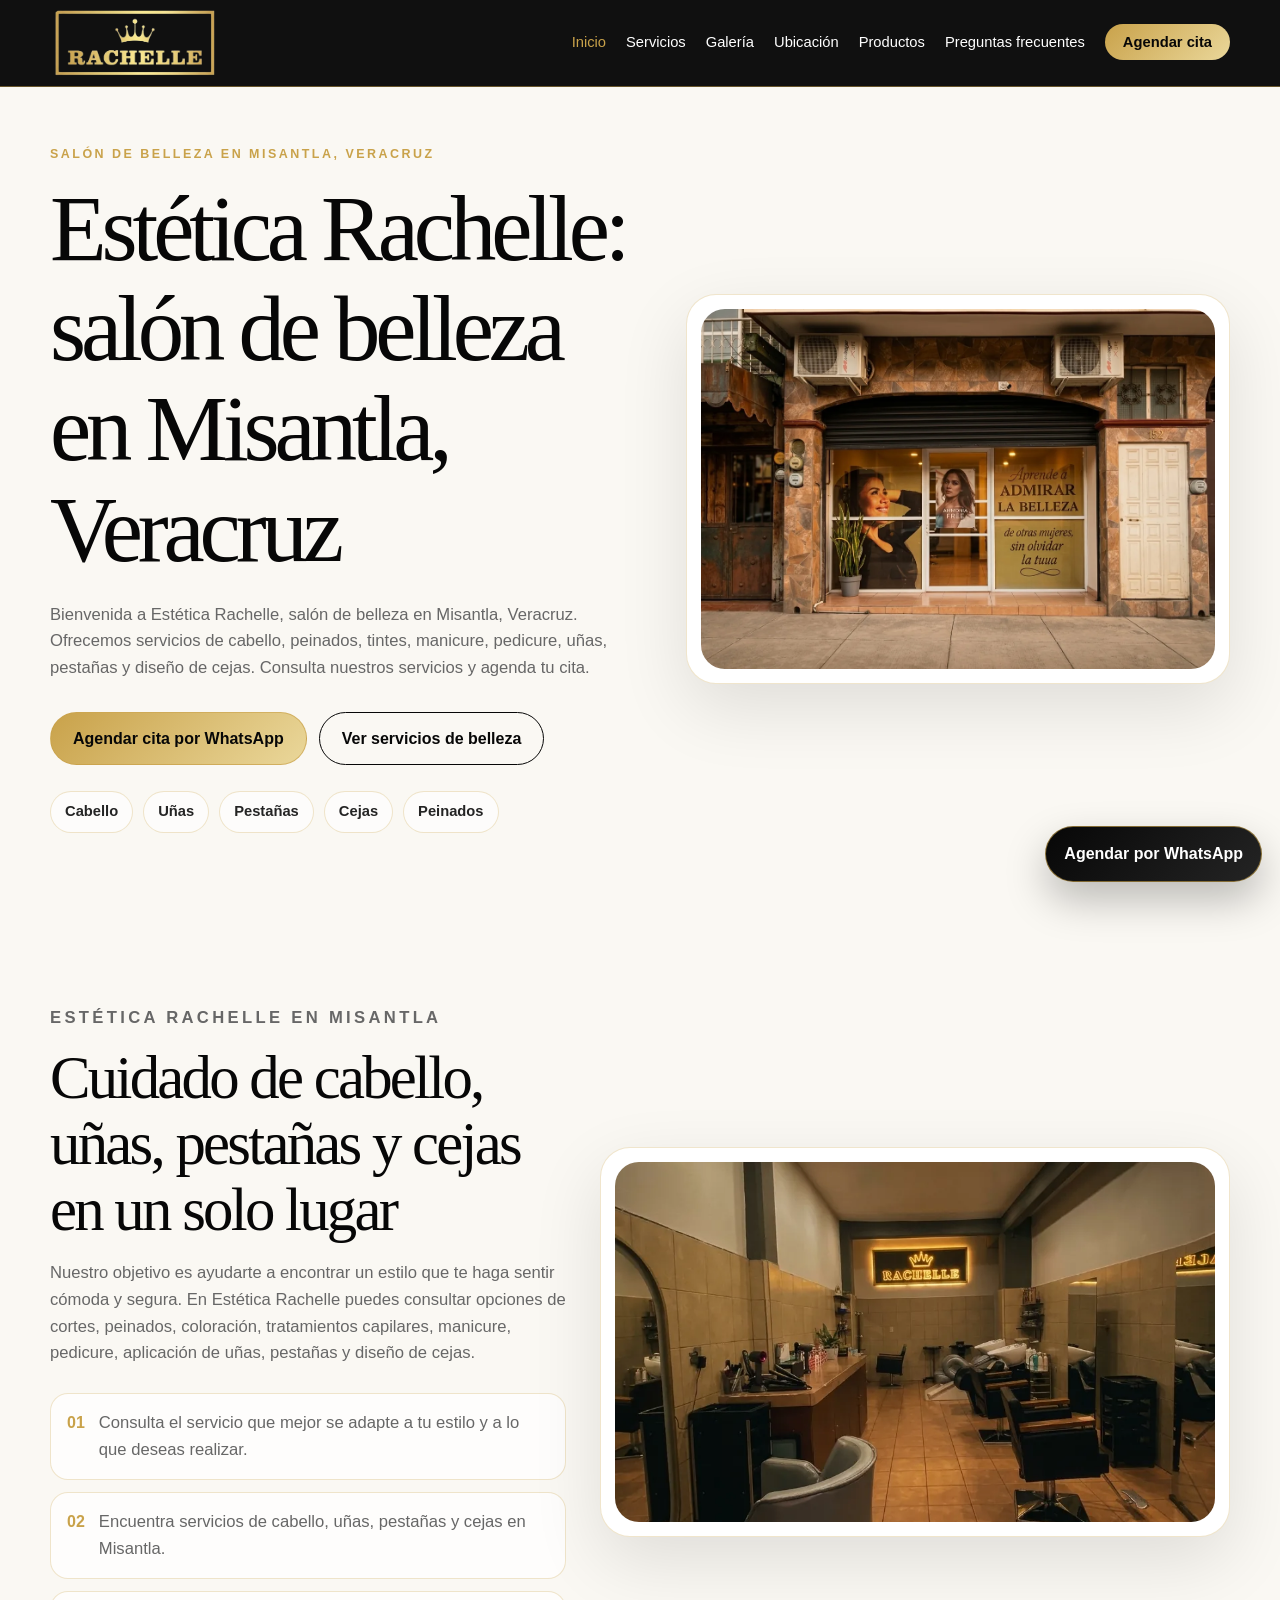
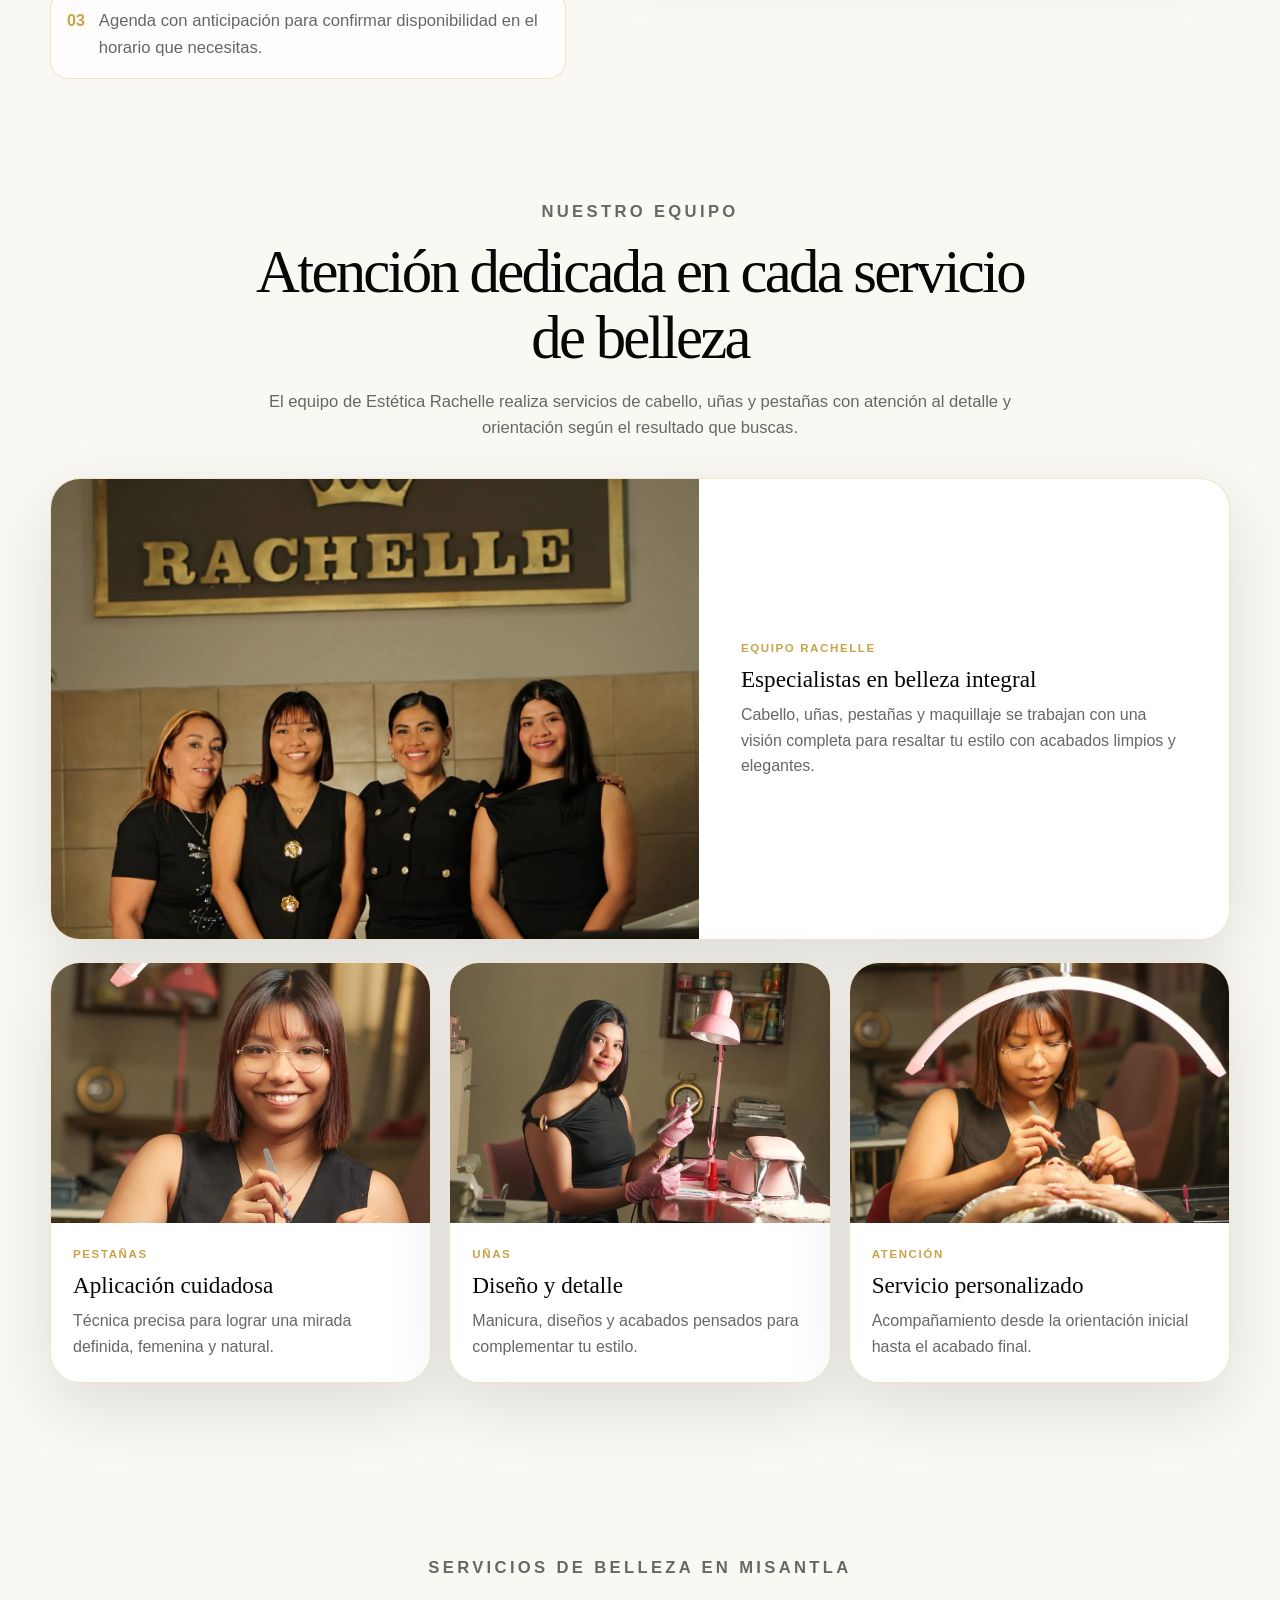
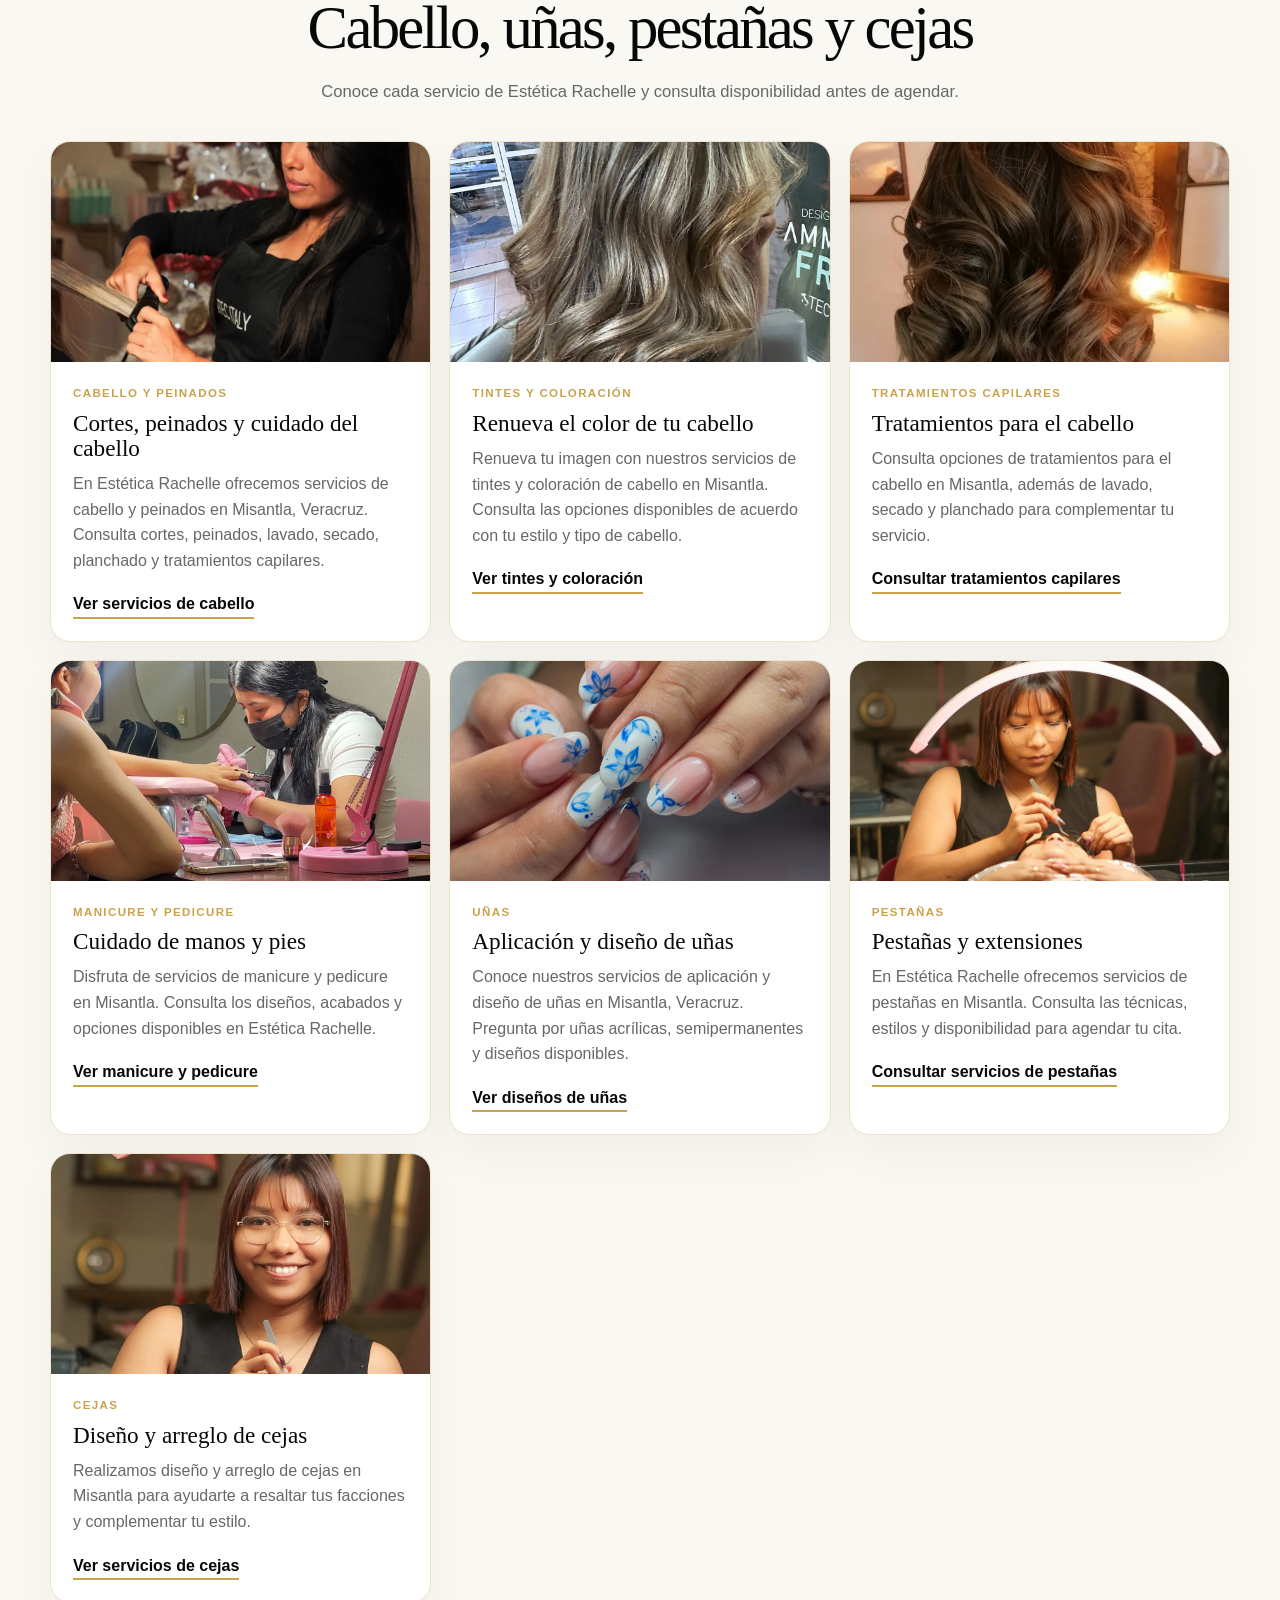
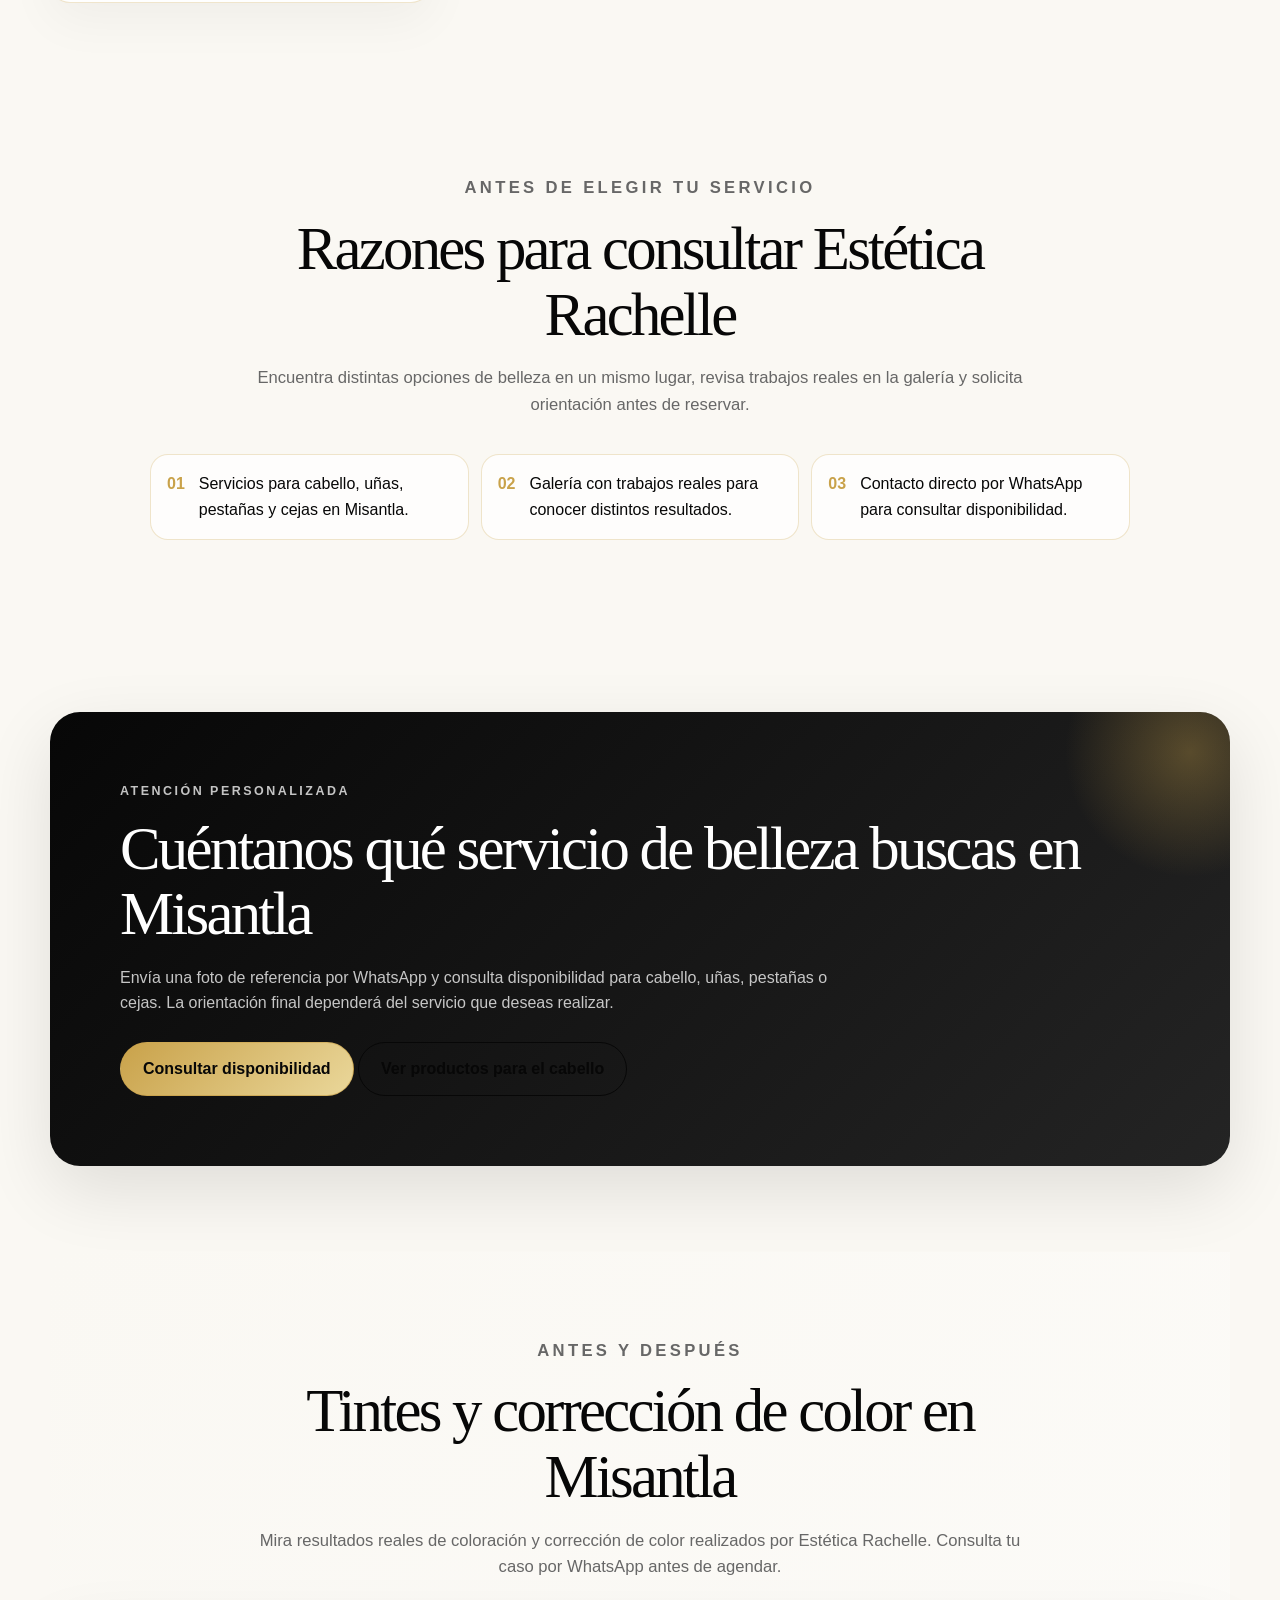
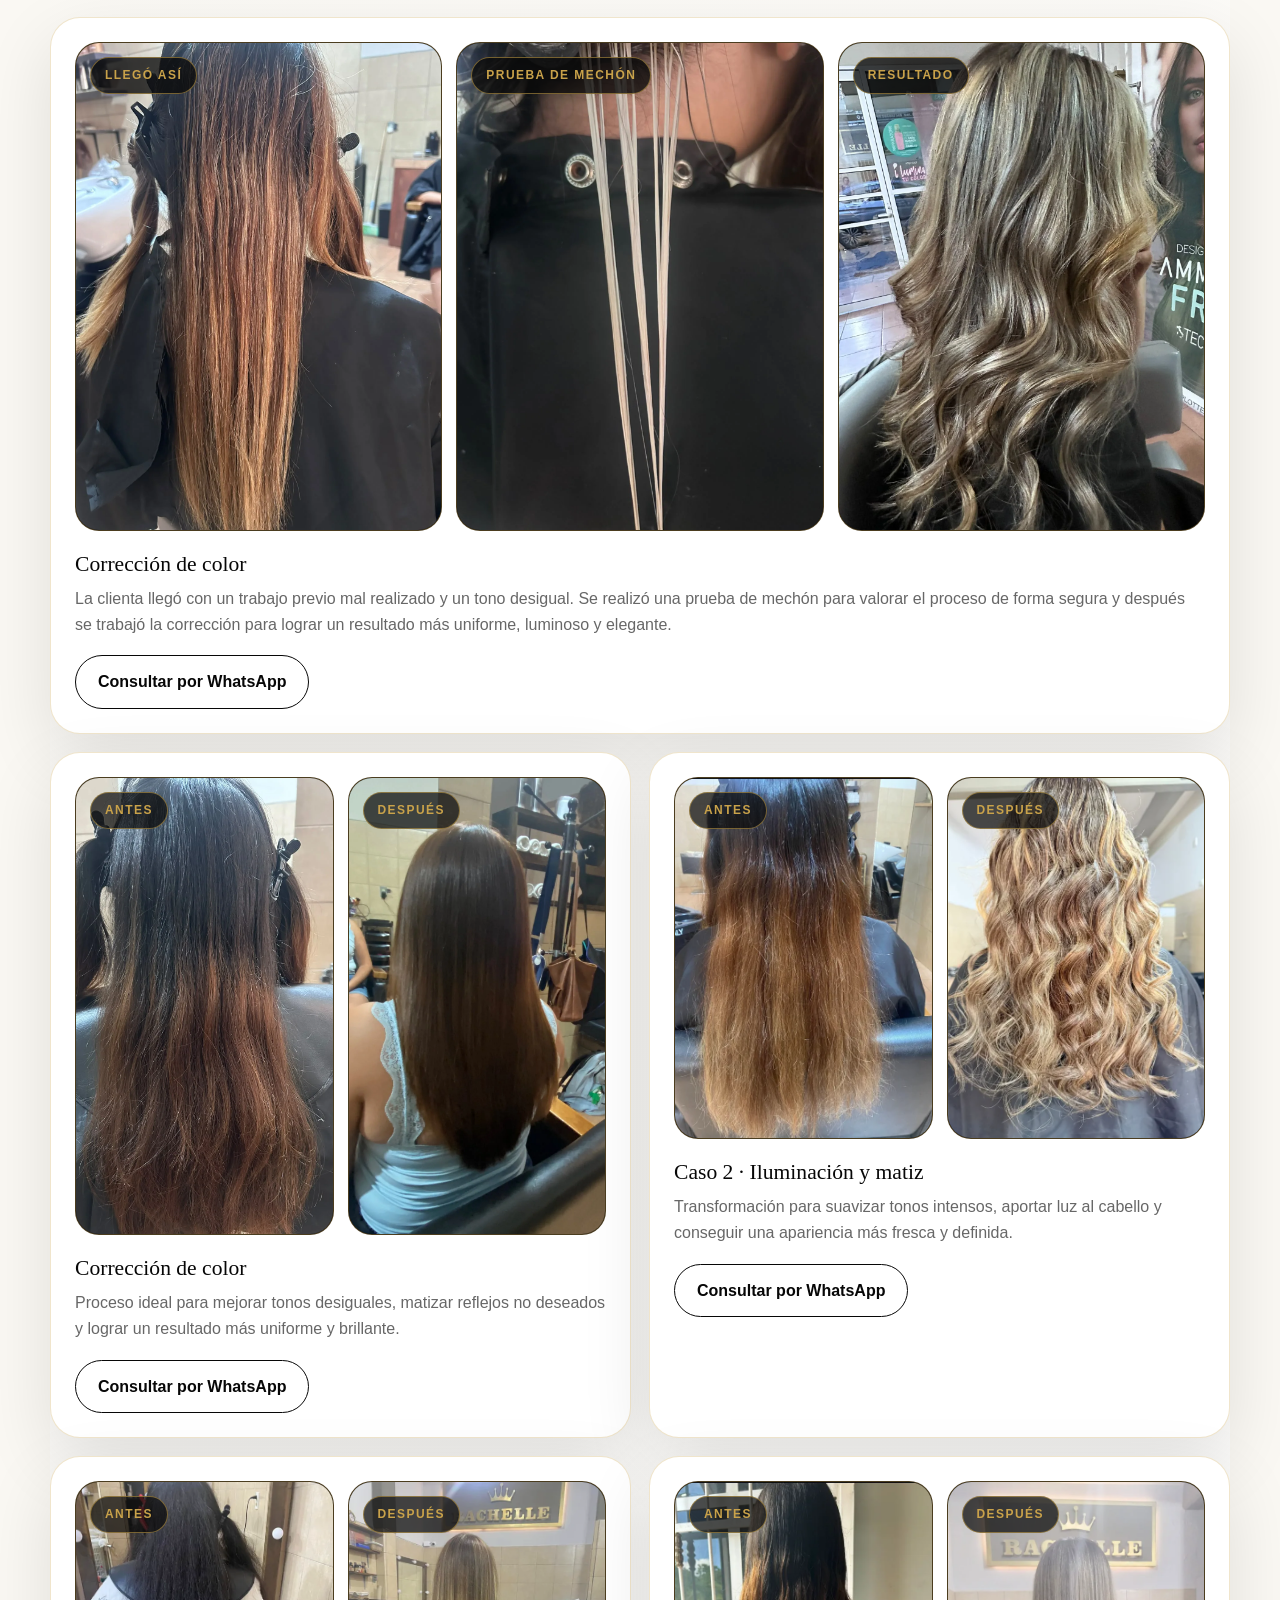
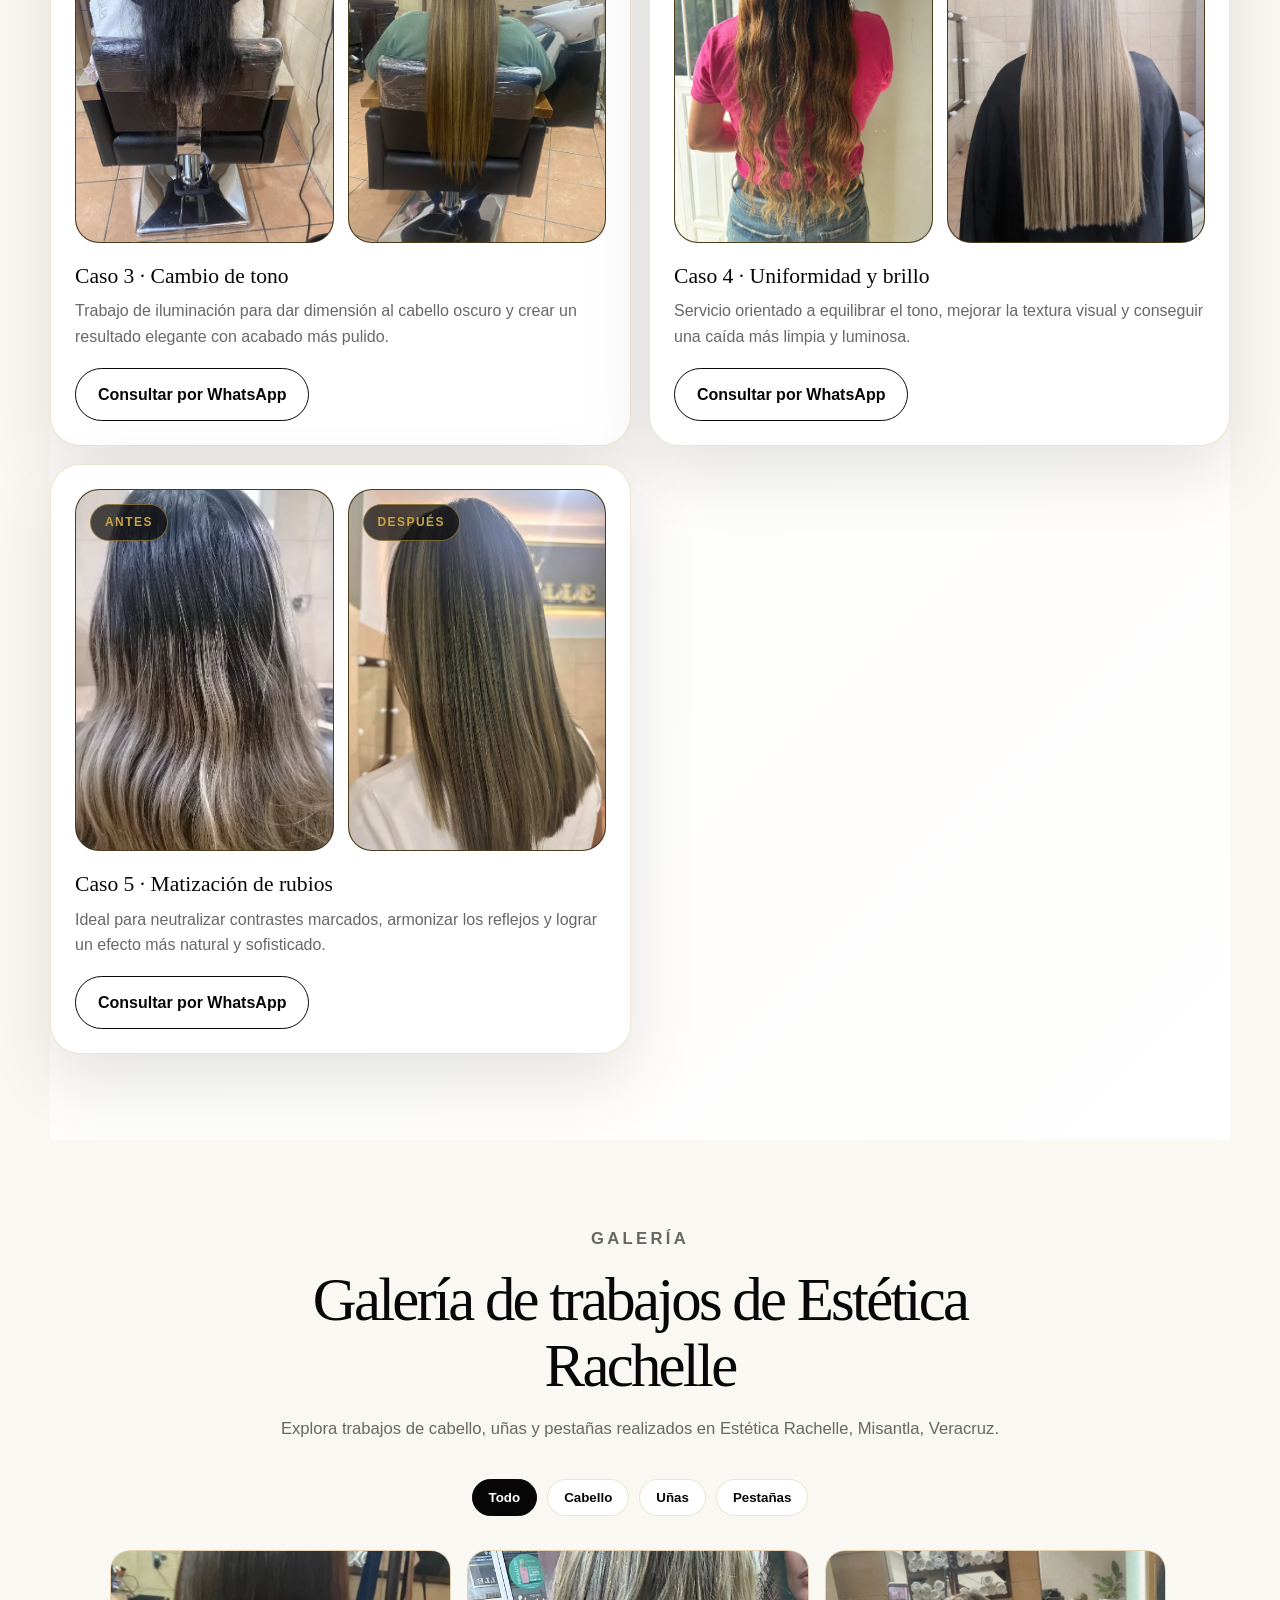
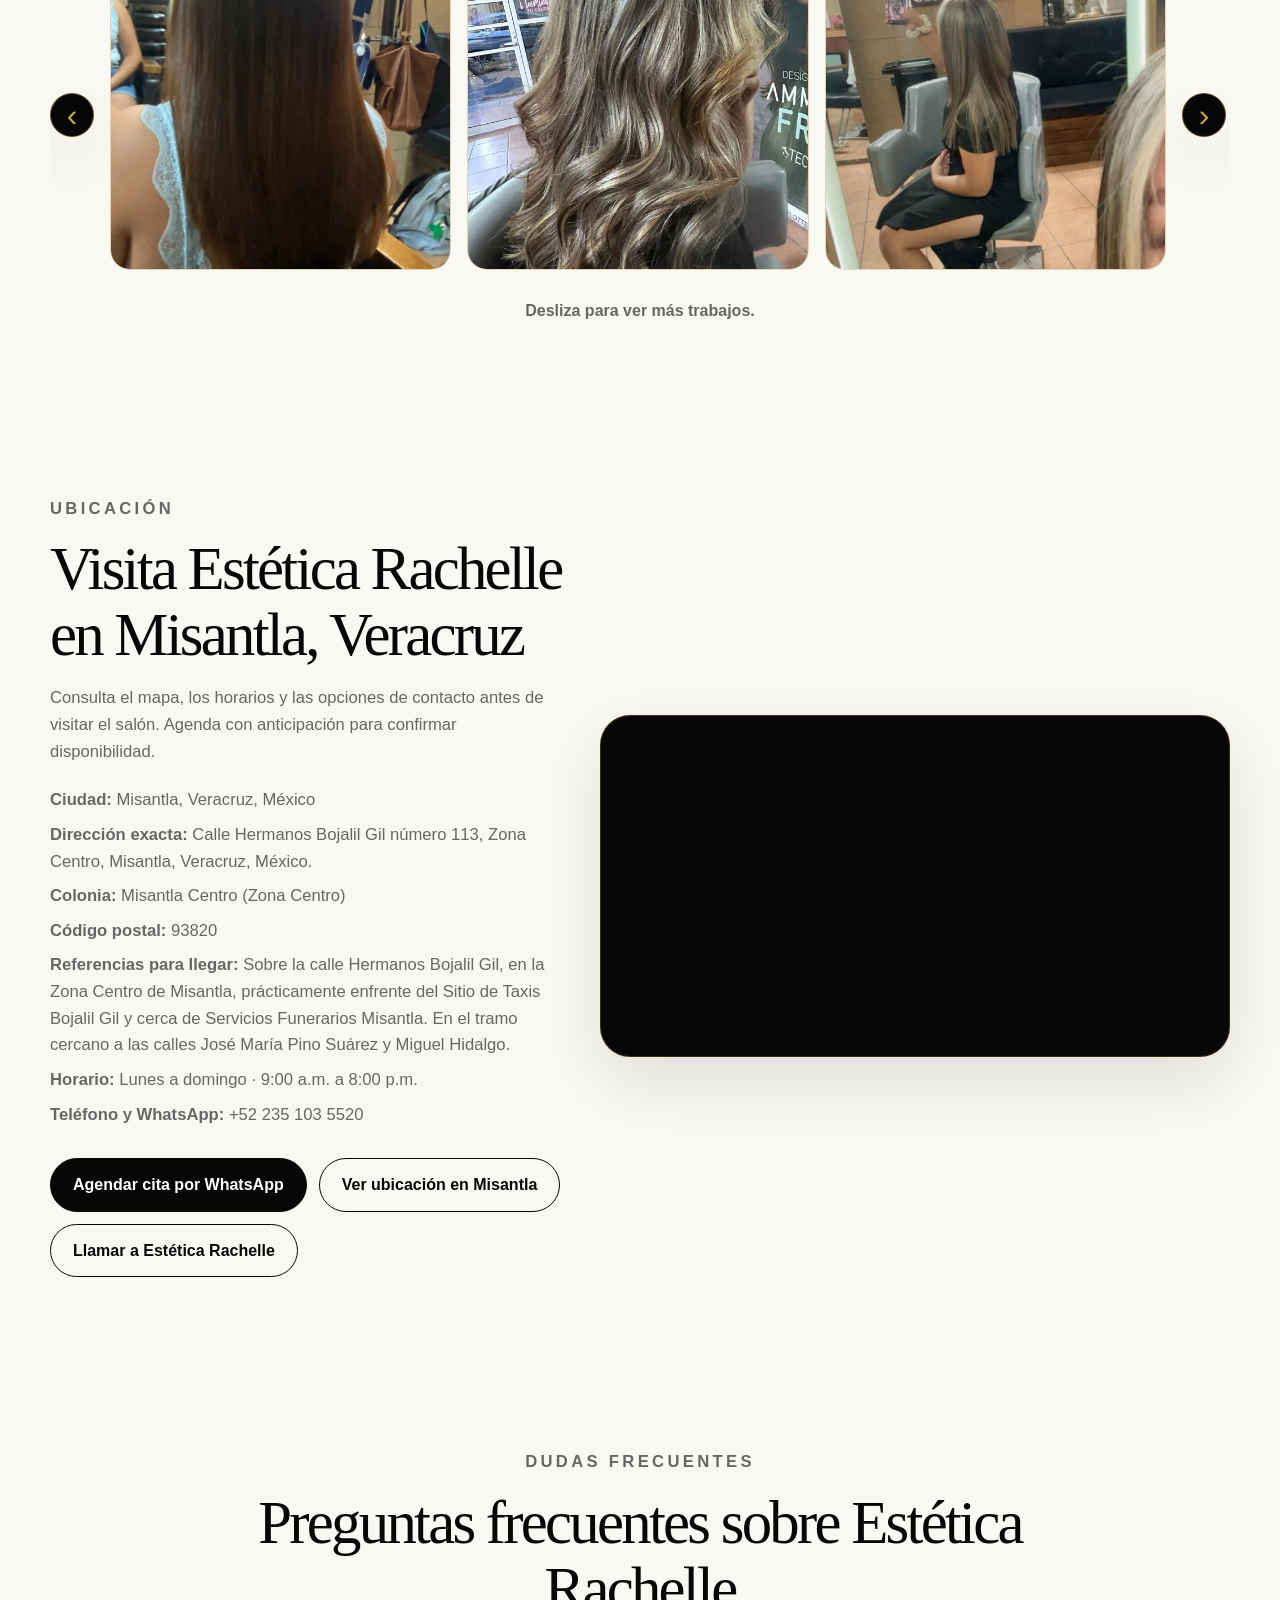
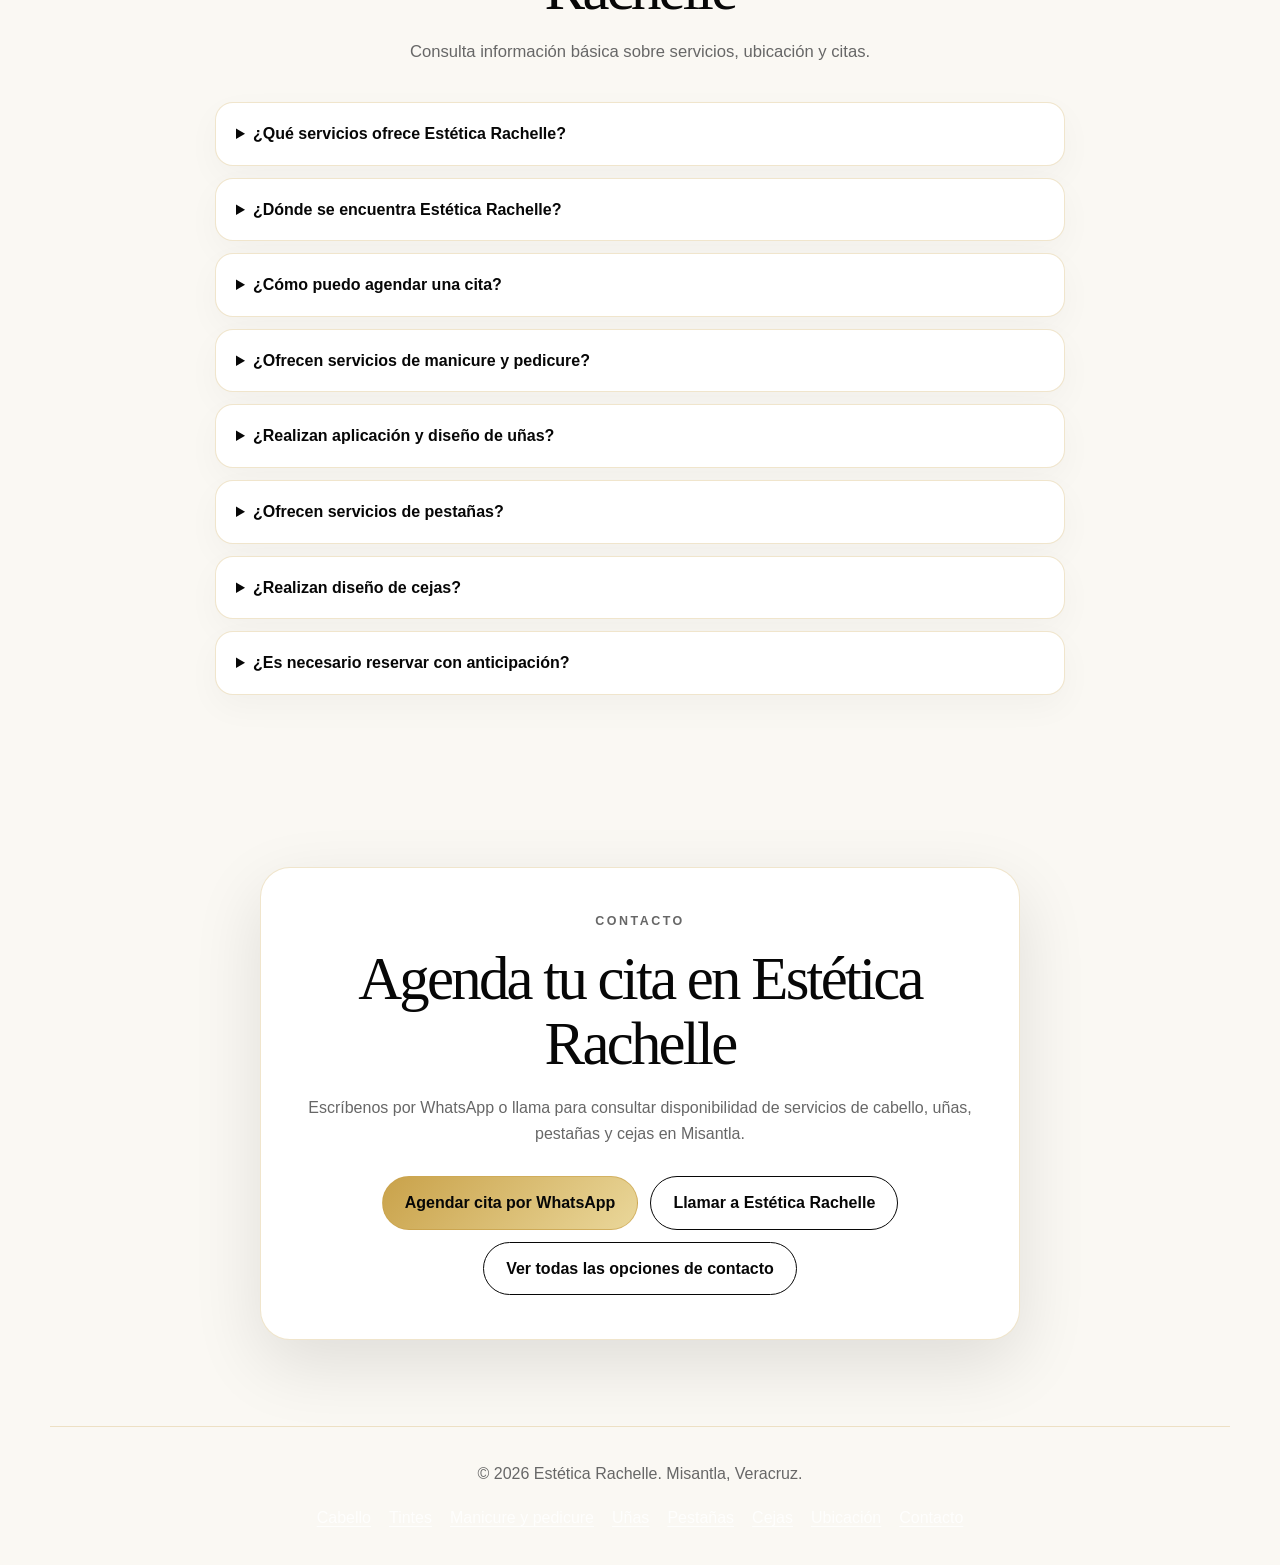
==== commit de1bf85e: "Fix canonical and internal URLs" ====
--- a/index.html
+++ b/index.html
@@ -260,13 +260,13 @@
 <body><a class="skip-link" href="#contenido-principal">Saltar al contenido principal</a>
 <header class="header" id="inicio">
 <nav aria-label="Menú principal" class="navbar">
-<a aria-label="Ir al inicio de Estética Rachelle" class="brand" href="index.html#inicio">
+<a aria-label="Ir al inicio de Estética Rachelle" class="brand" href="/#inicio">
 <img alt="Logotipo de Estética Rachelle" class="brand-logo" decoding="async" height="201" src="images/logo-rachelle.webp" width="446"/>
 </a>
 <button aria-controls="navLinks" aria-expanded="false" aria-label="Abrir menú" class="menu-toggle" id="menuToggle" type="button">
 <span></span><span></span><span></span>
 </button>
-<ul class="nav-links" id="navLinks"><li><a class="active-page" href="index.html#inicio">Inicio</a></li><li><a href="index.html#servicios">Servicios</a></li><li><a href="index.html#galeria">Galería</a></li><li><a href="#ubicacion">Ubicación</a></li><li><a href="productos.html">Productos</a></li><li><a href="index.html#faq">Preguntas frecuentes</a></li><li><a class="nav-cta" href="contacto/">Agendar cita</a></li></ul>
+<ul class="nav-links" id="navLinks"><li><a class="active-page" href="/#inicio">Inicio</a></li><li><a href="/#servicios">Servicios</a></li><li><a href="/#galeria">Galería</a></li><li><a href="#ubicacion">Ubicación</a></li><li><a href="/productos">Productos</a></li><li><a href="/#faq">Preguntas frecuentes</a></li><li><a class="nav-cta" href="contacto/">Agendar cita</a></li></ul>
 </nav>
 </header>
 <main id="contenido-principal">
@@ -420,7 +420,7 @@
 <h2>Cuéntanos qué servicio de belleza buscas en Misantla</h2>
 <p>Envía una foto de referencia por WhatsApp y consulta disponibilidad para cabello, uñas, pestañas o cejas. La orientación final dependerá del servicio que deseas realizar.</p>
 <a class="btn btn-gold" href="https://wa.me/522351035520?text=Hola%2C%20encontr%C3%A9%20Est%C3%A9tica%20Rachelle%20en%20Google.%20Me%20gustar%C3%ADa%20recibir%20orientaci%C3%B3n%20para%20un%20servicio%20y%20puedo%20enviar%20una%20foto%20de%20referencia." rel="noopener noreferrer" target="_blank">Consultar disponibilidad</a>
-<a class="btn btn-outline" href="productos.html">Ver productos para el cabello</a>
+<a class="btn btn-outline" href="/productos">Ver productos para el cabello</a>
 </div>
 </section>
 <section class="before-after section-animate visible" id="correccion-color">
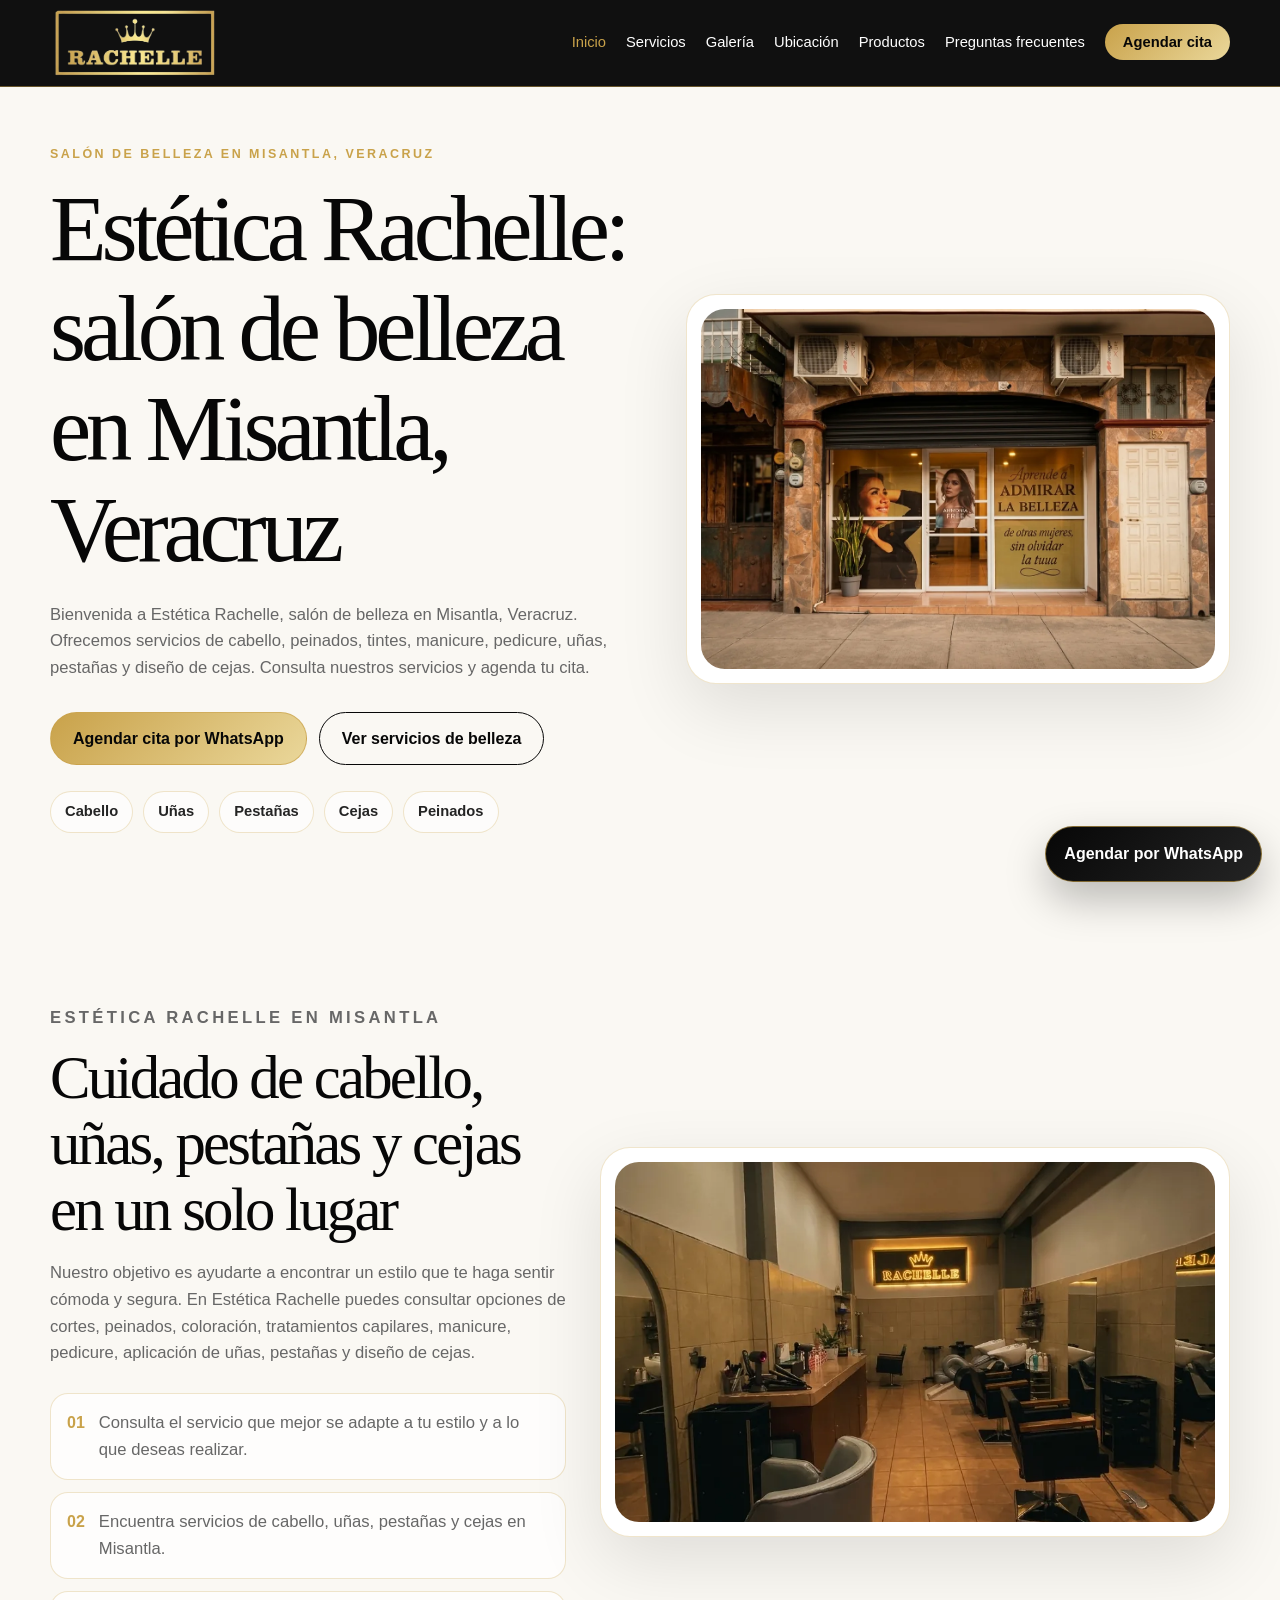
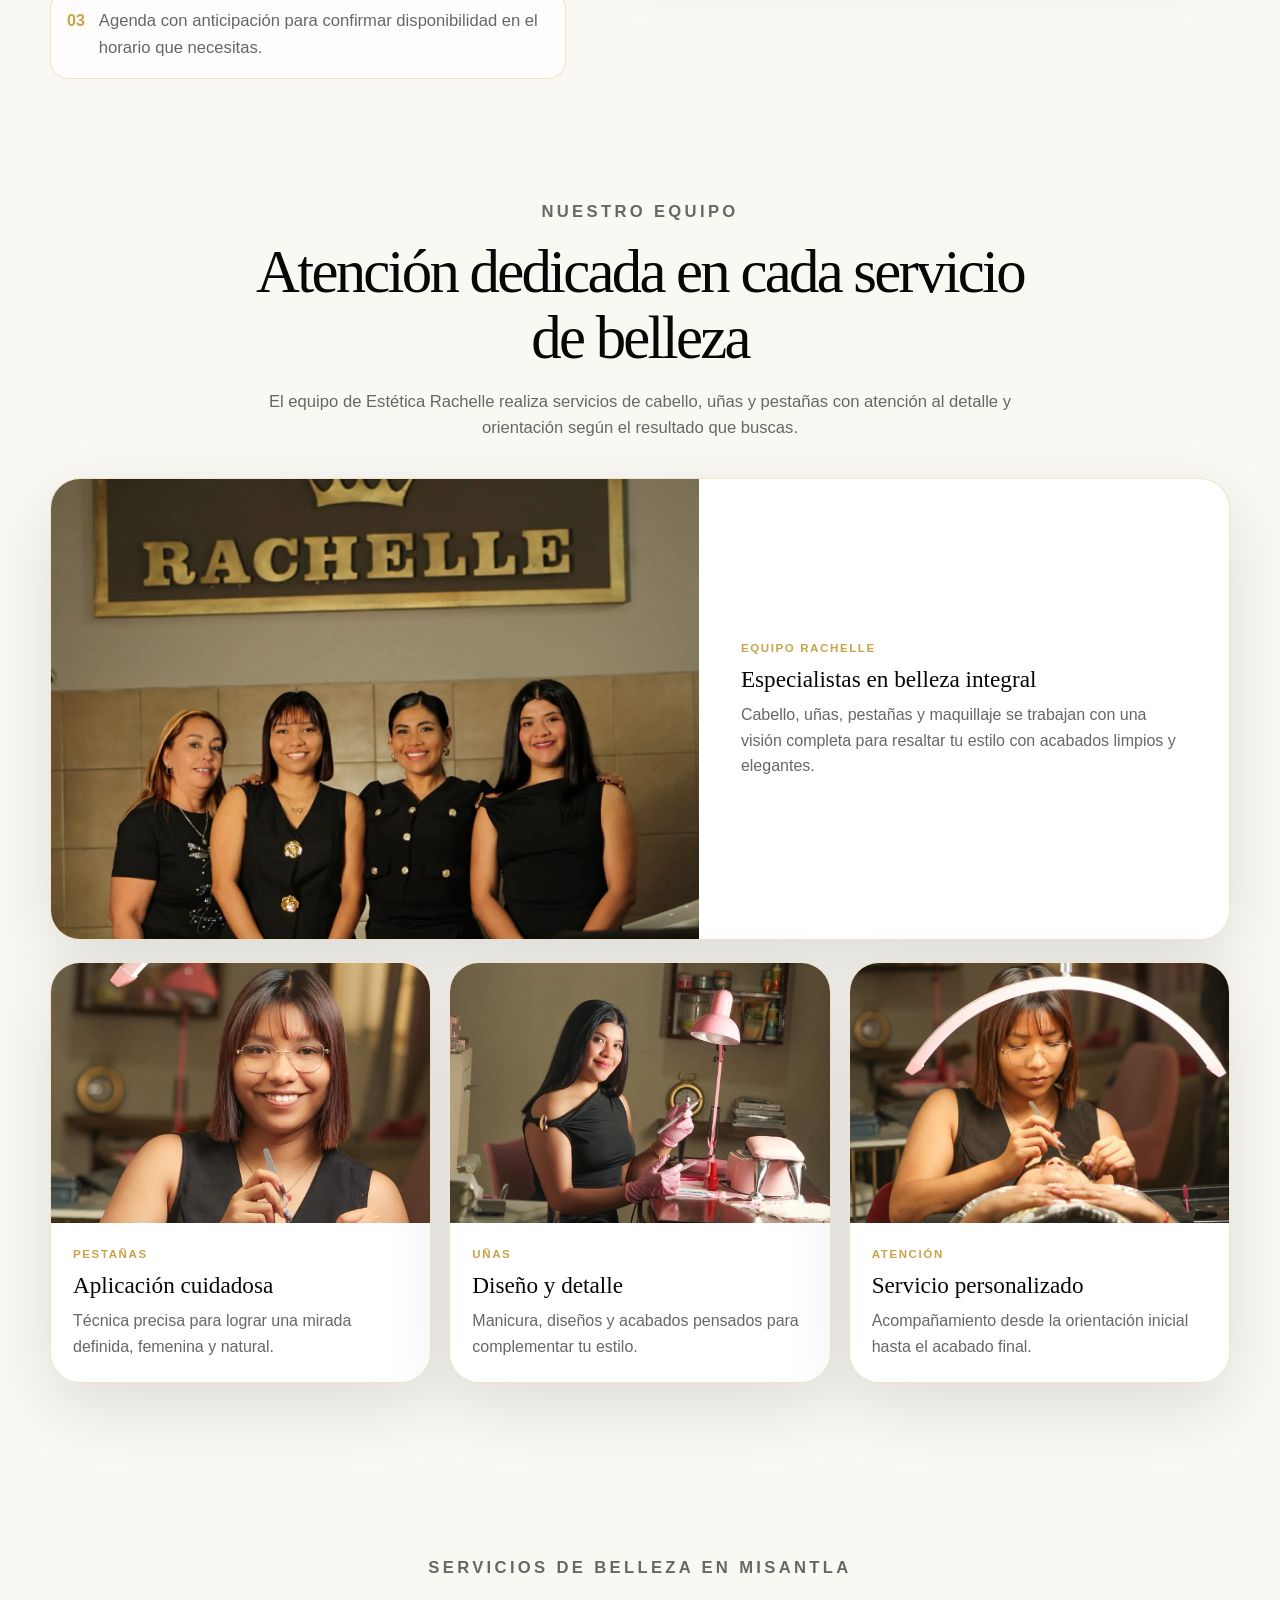
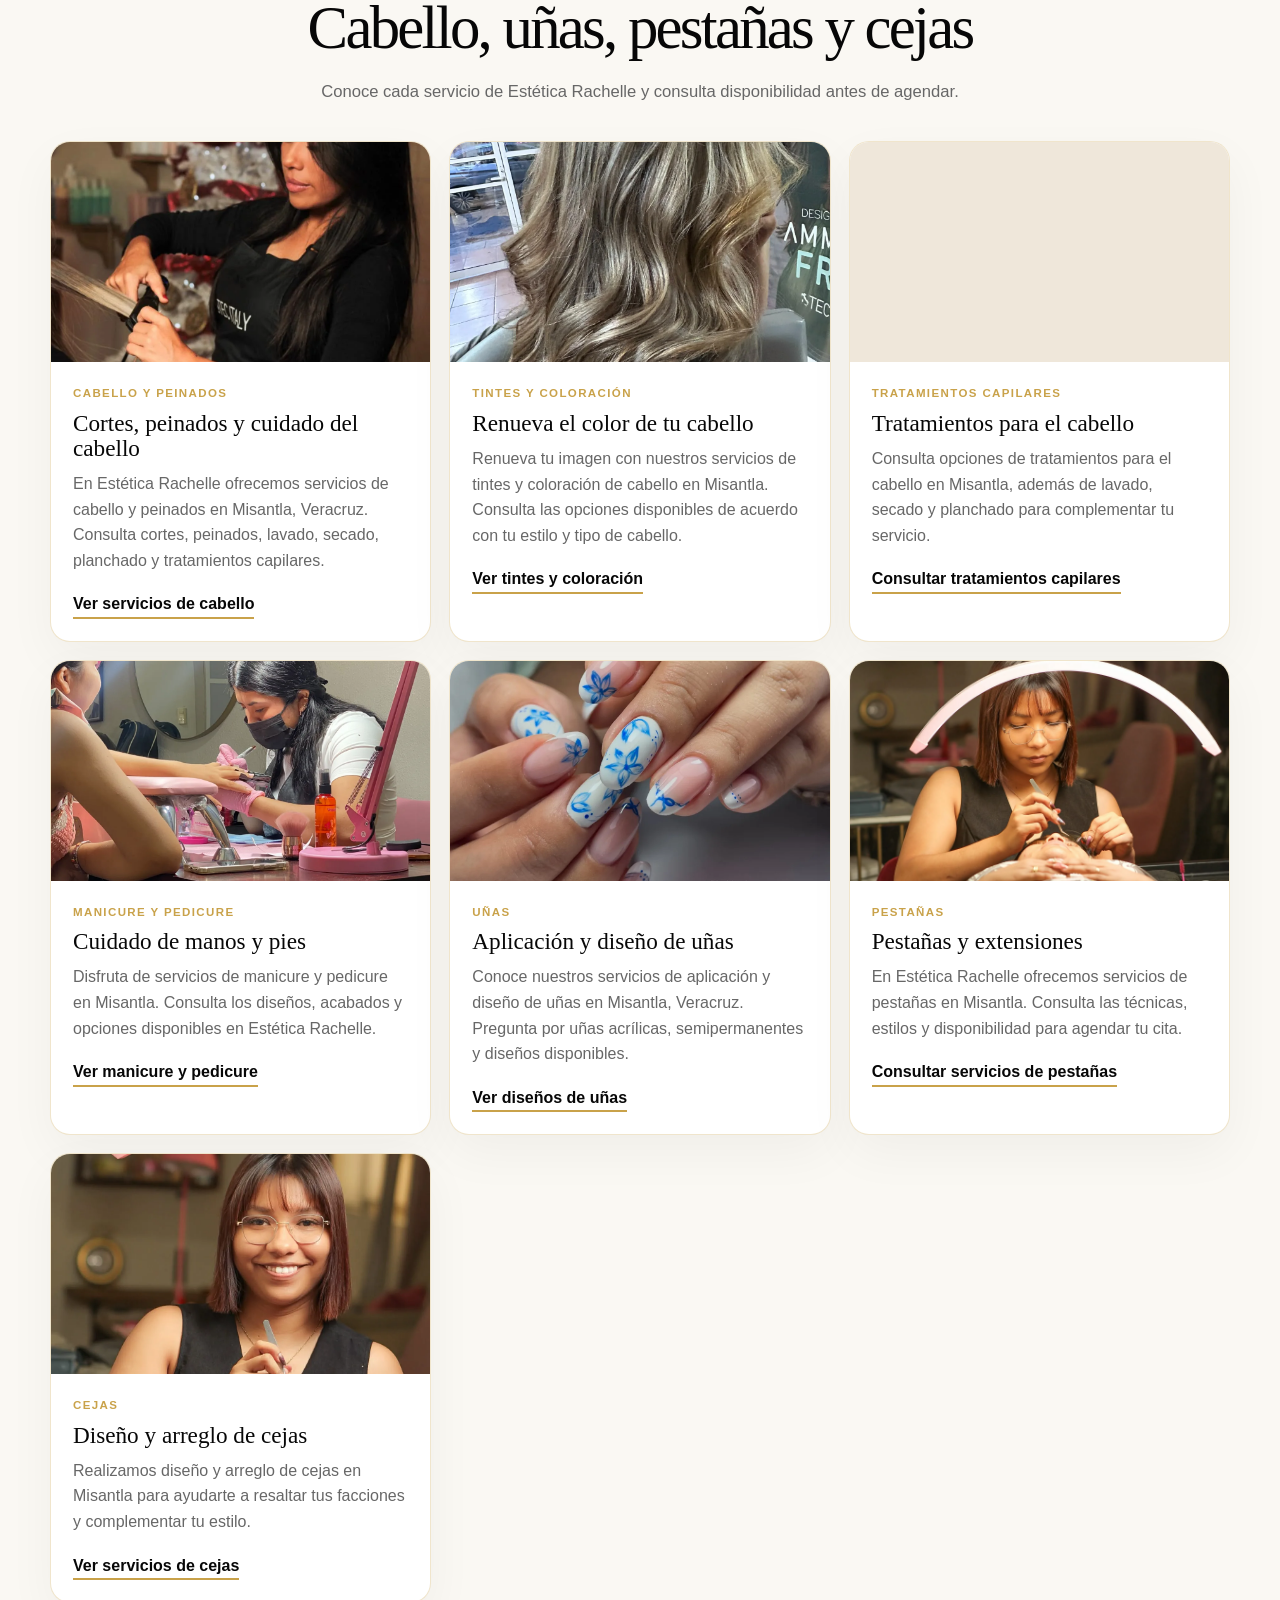
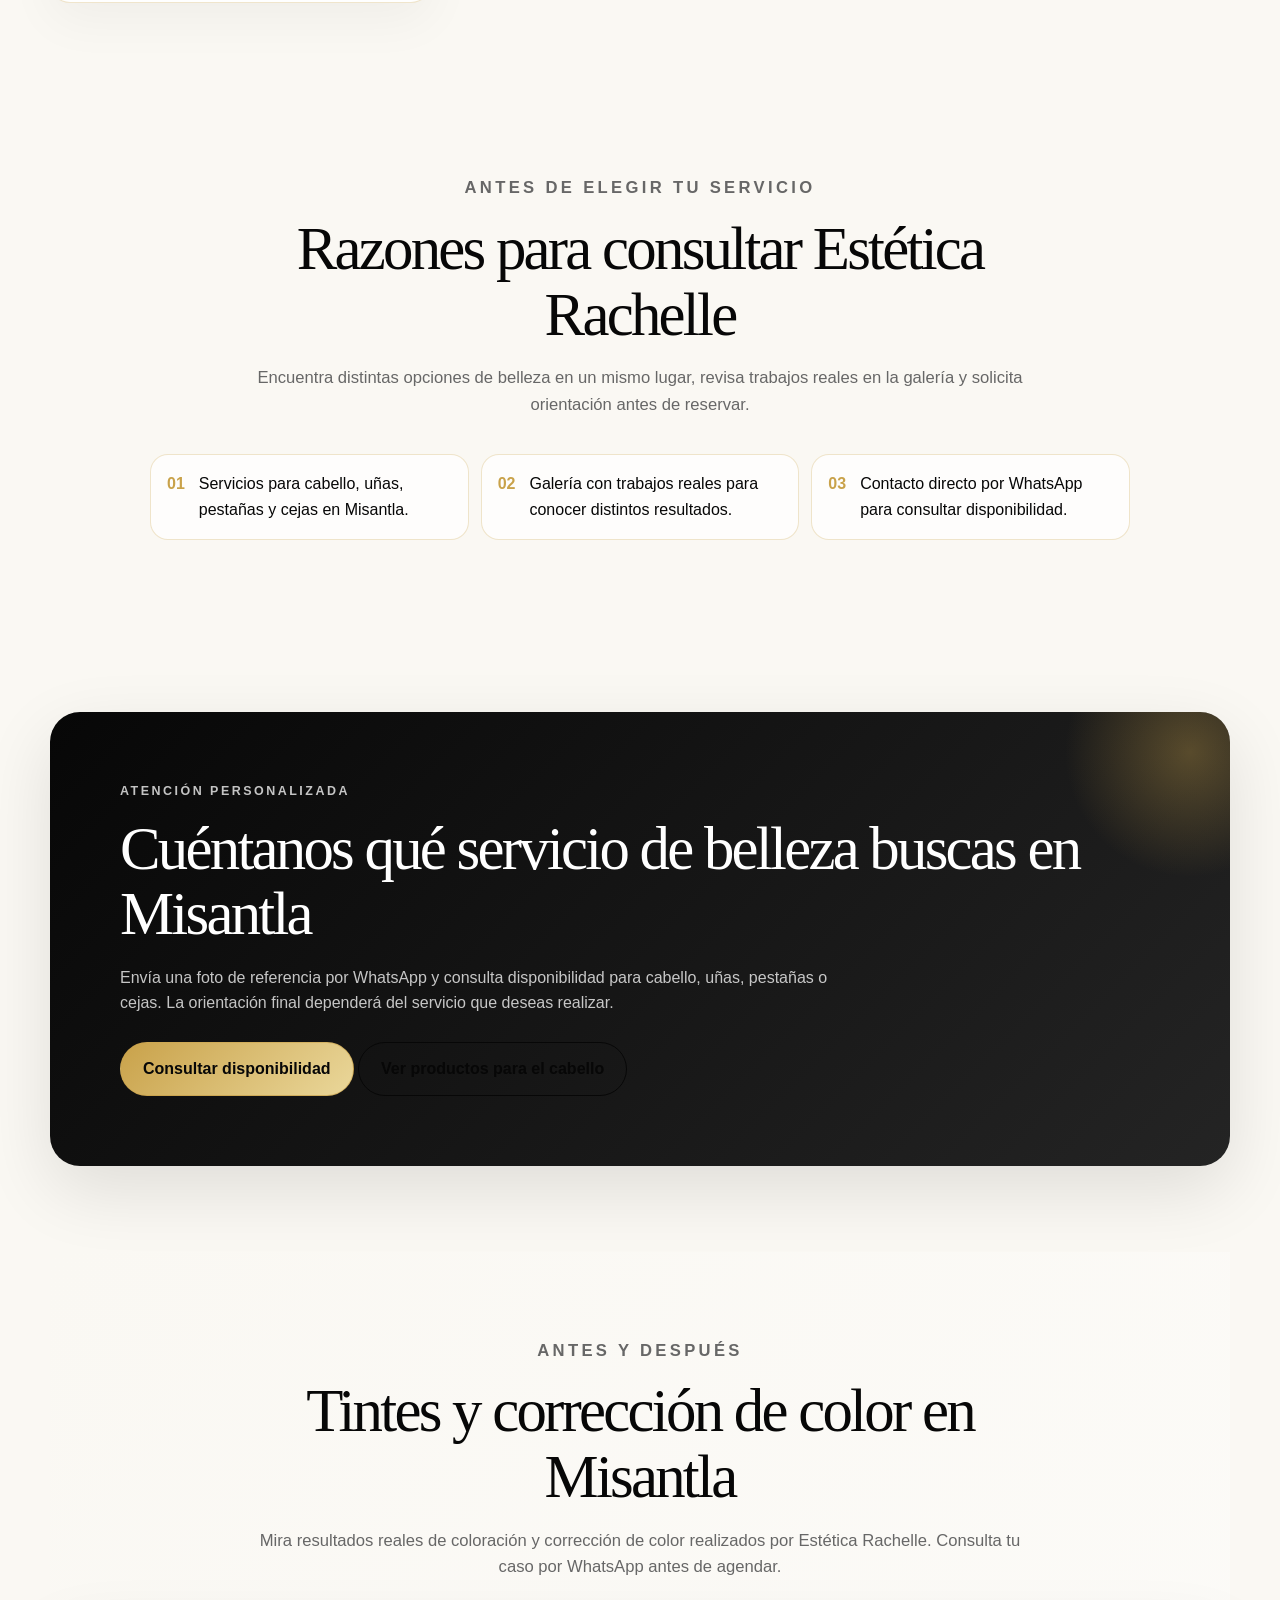
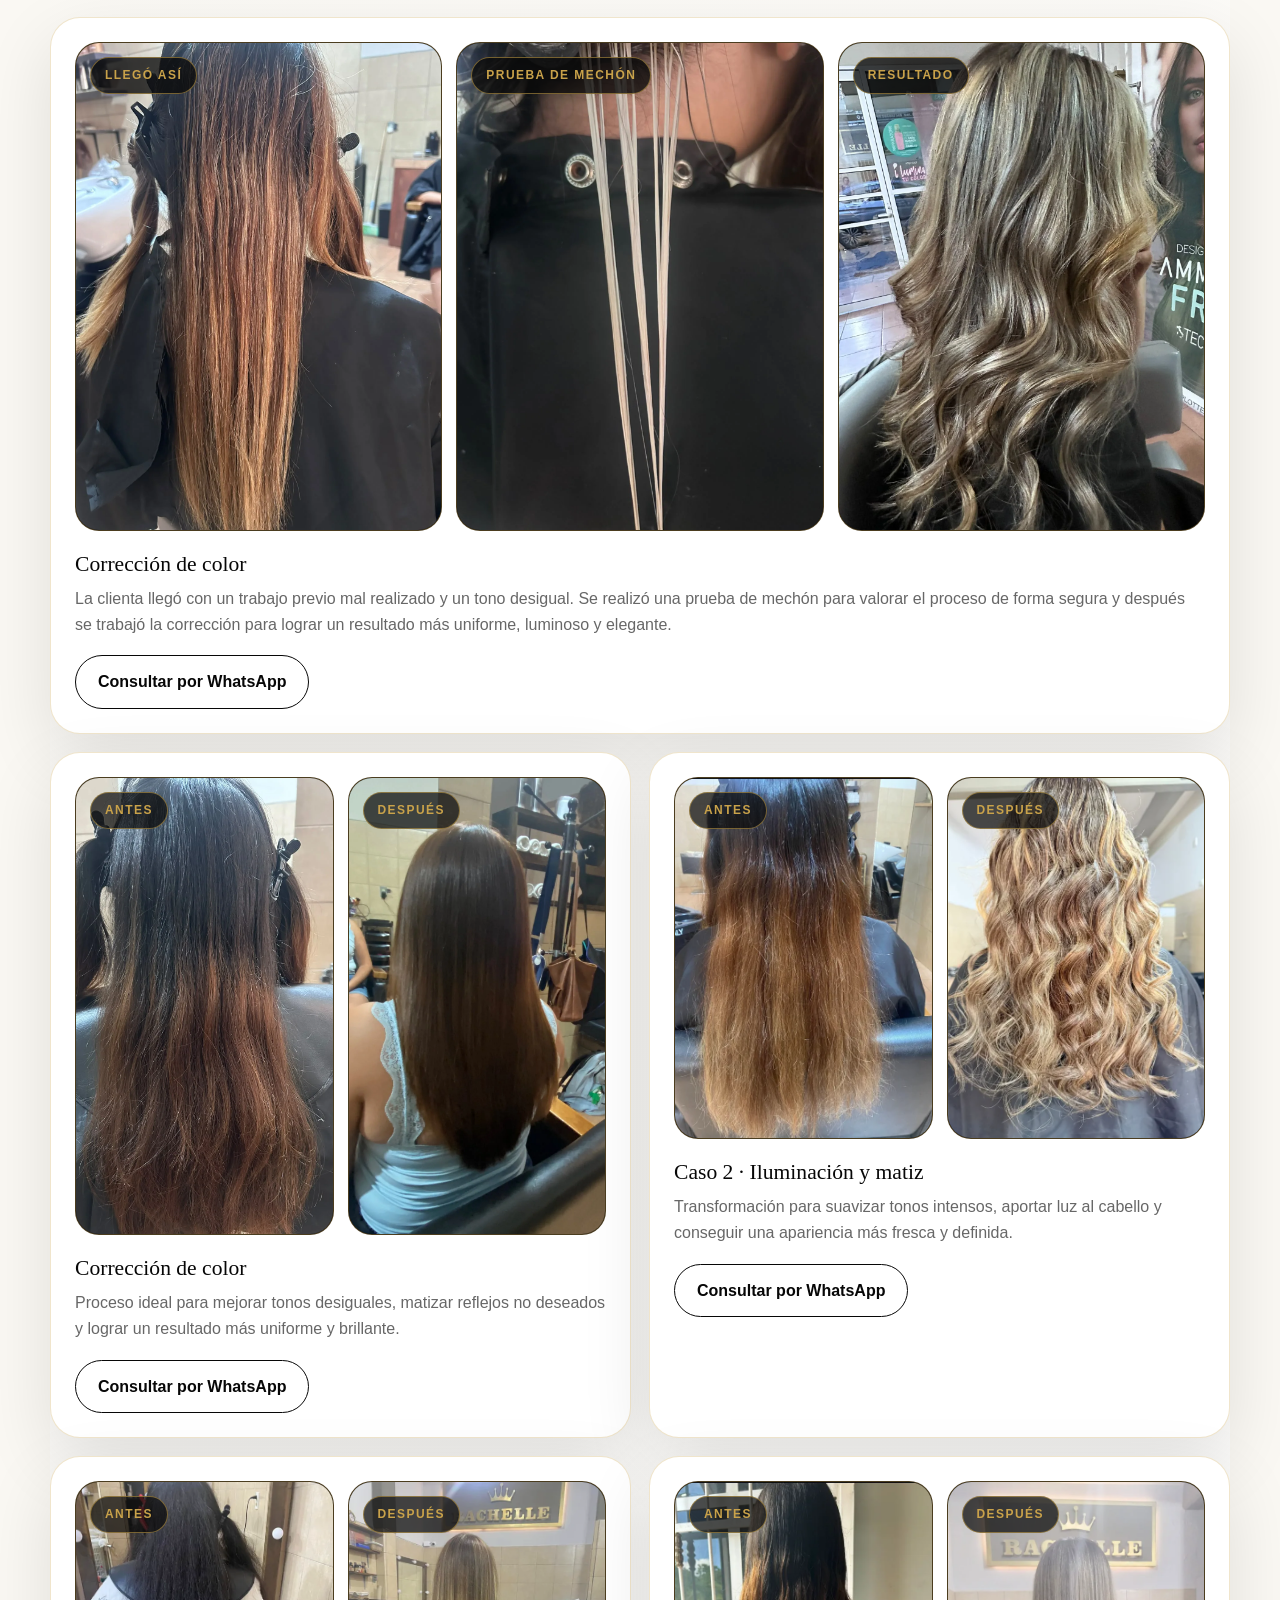
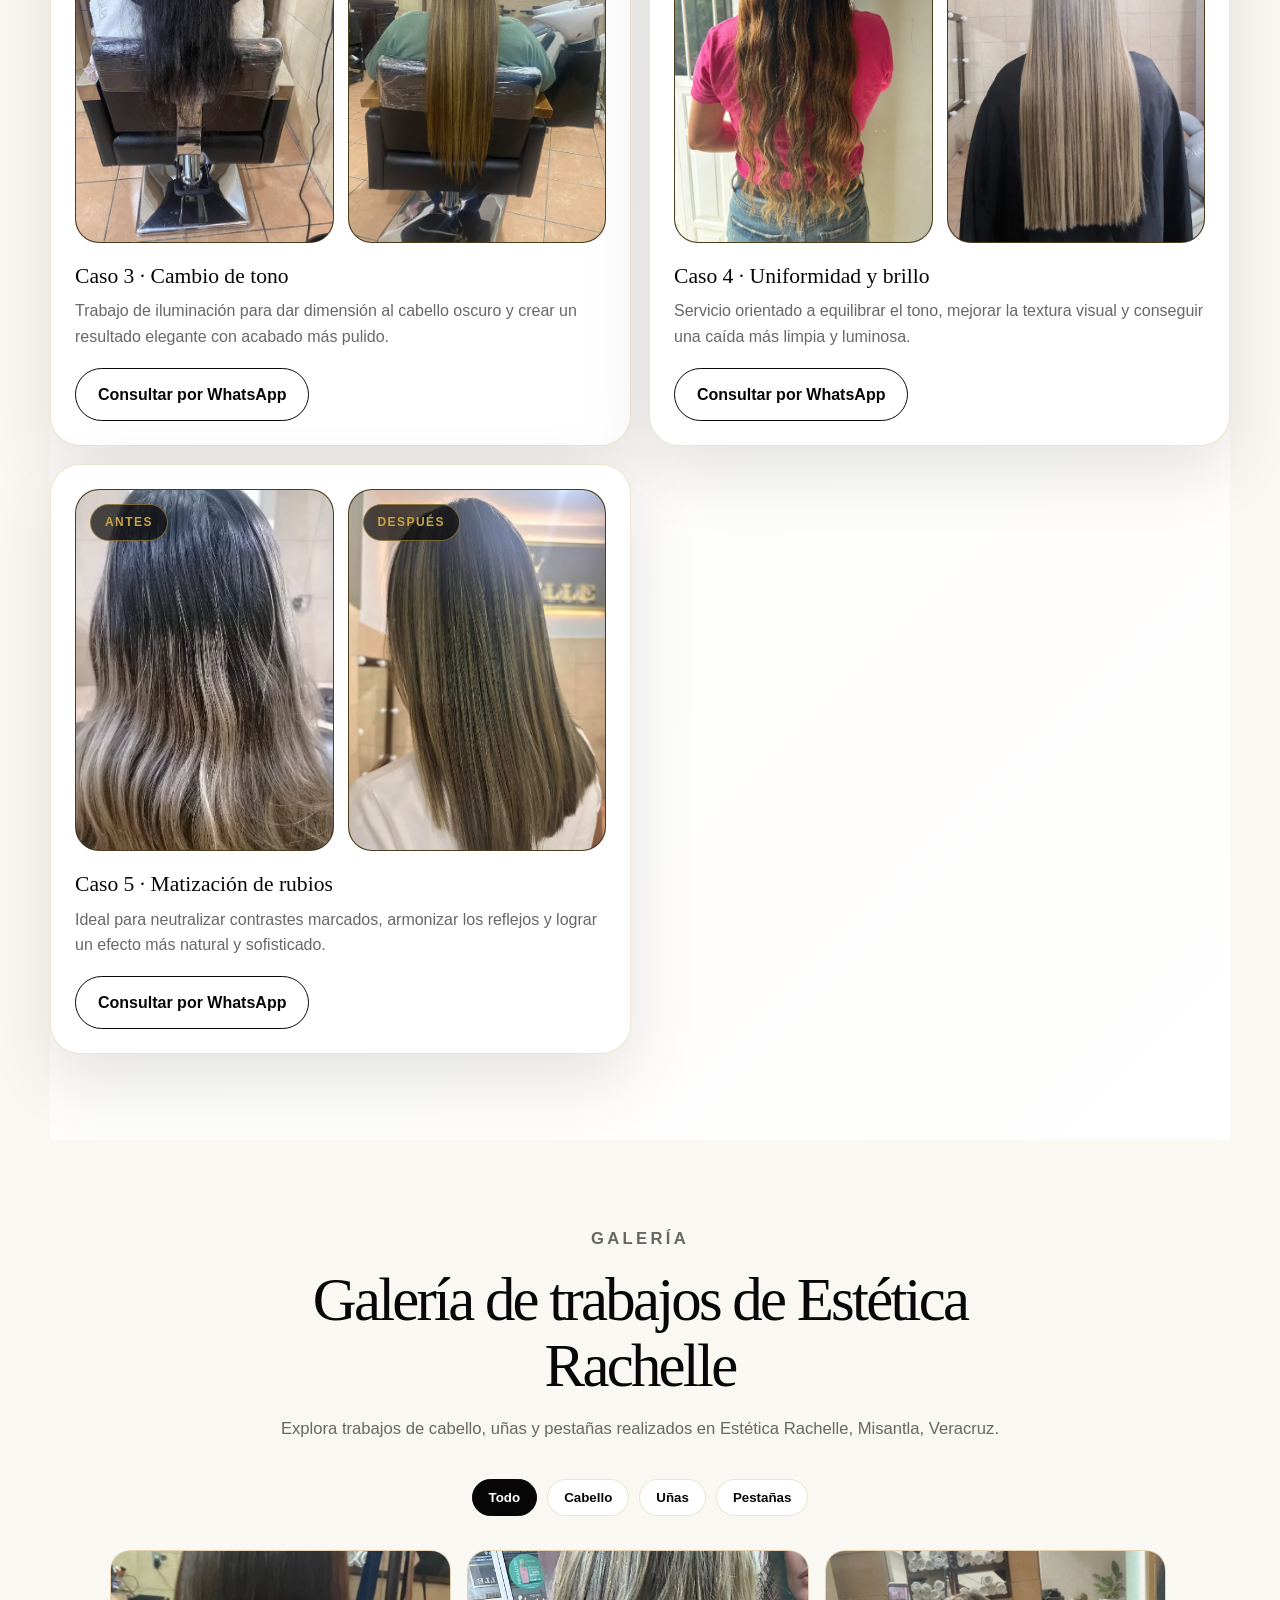
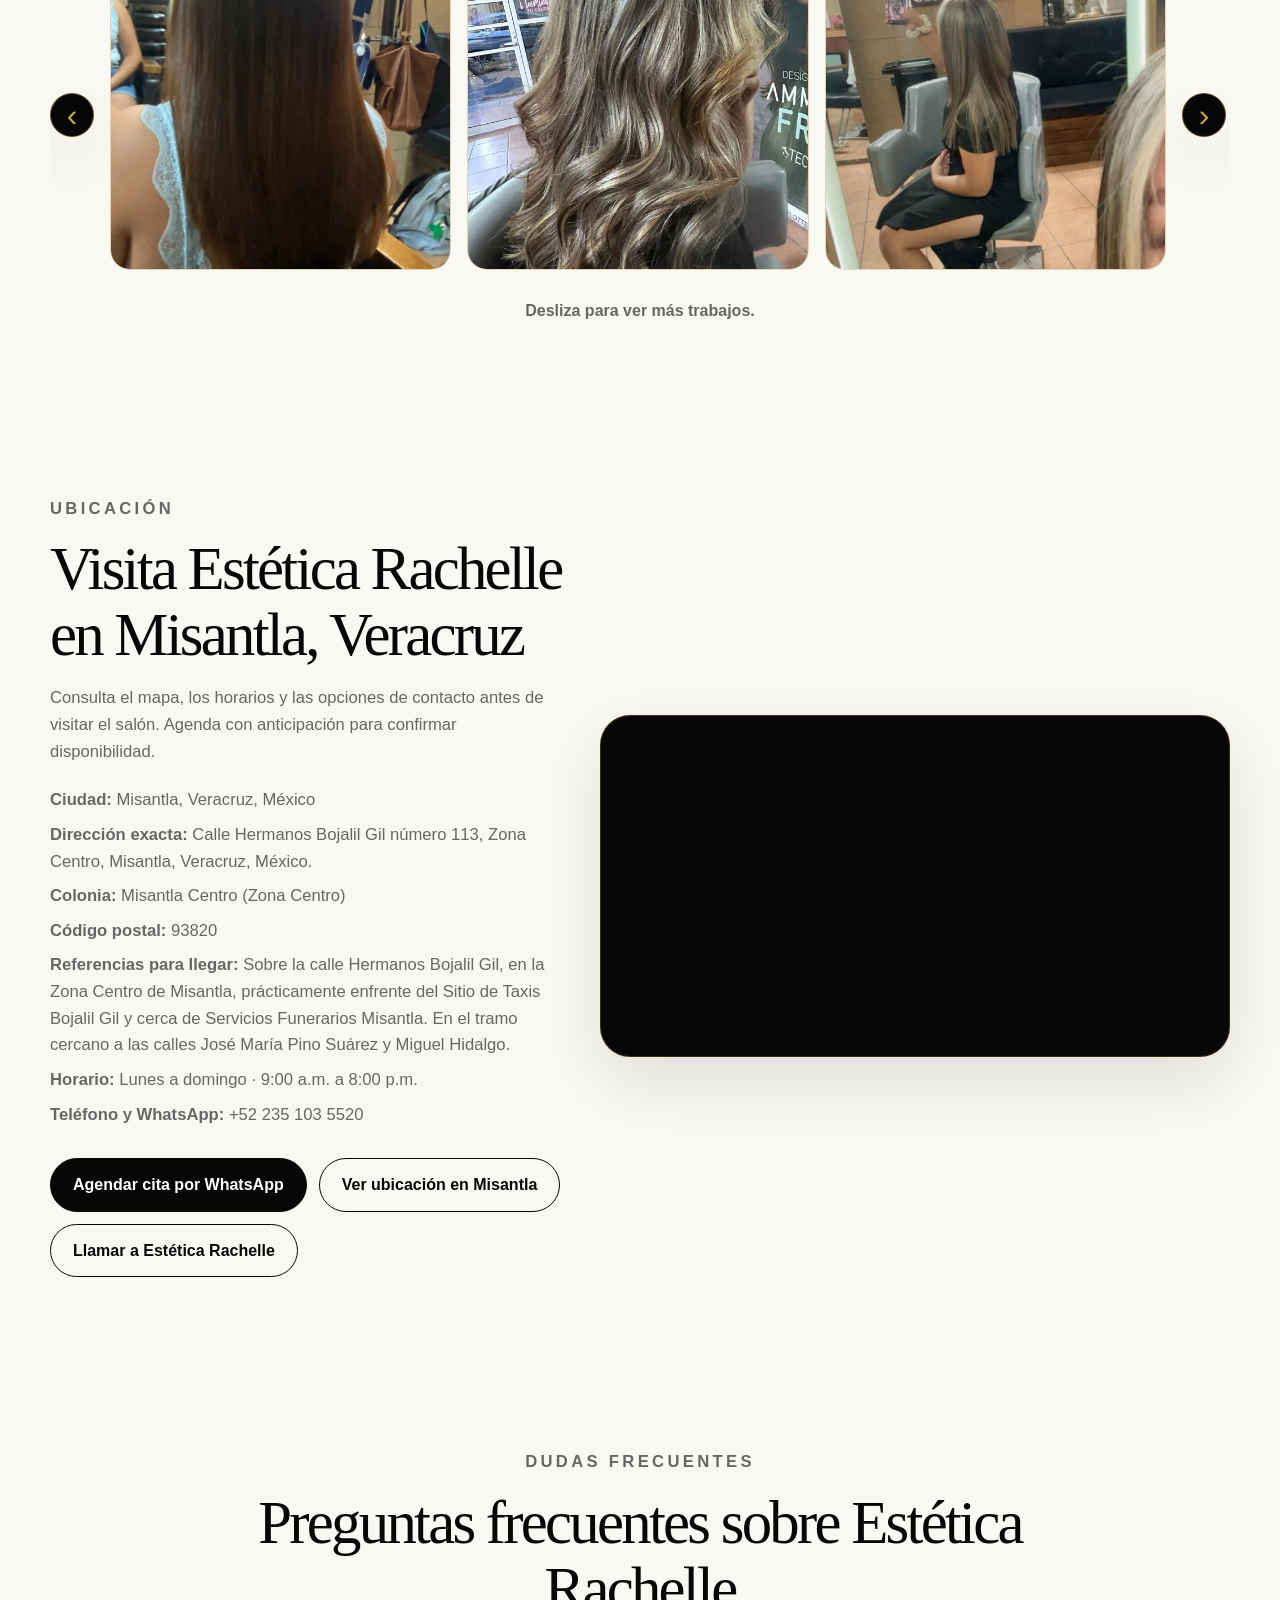
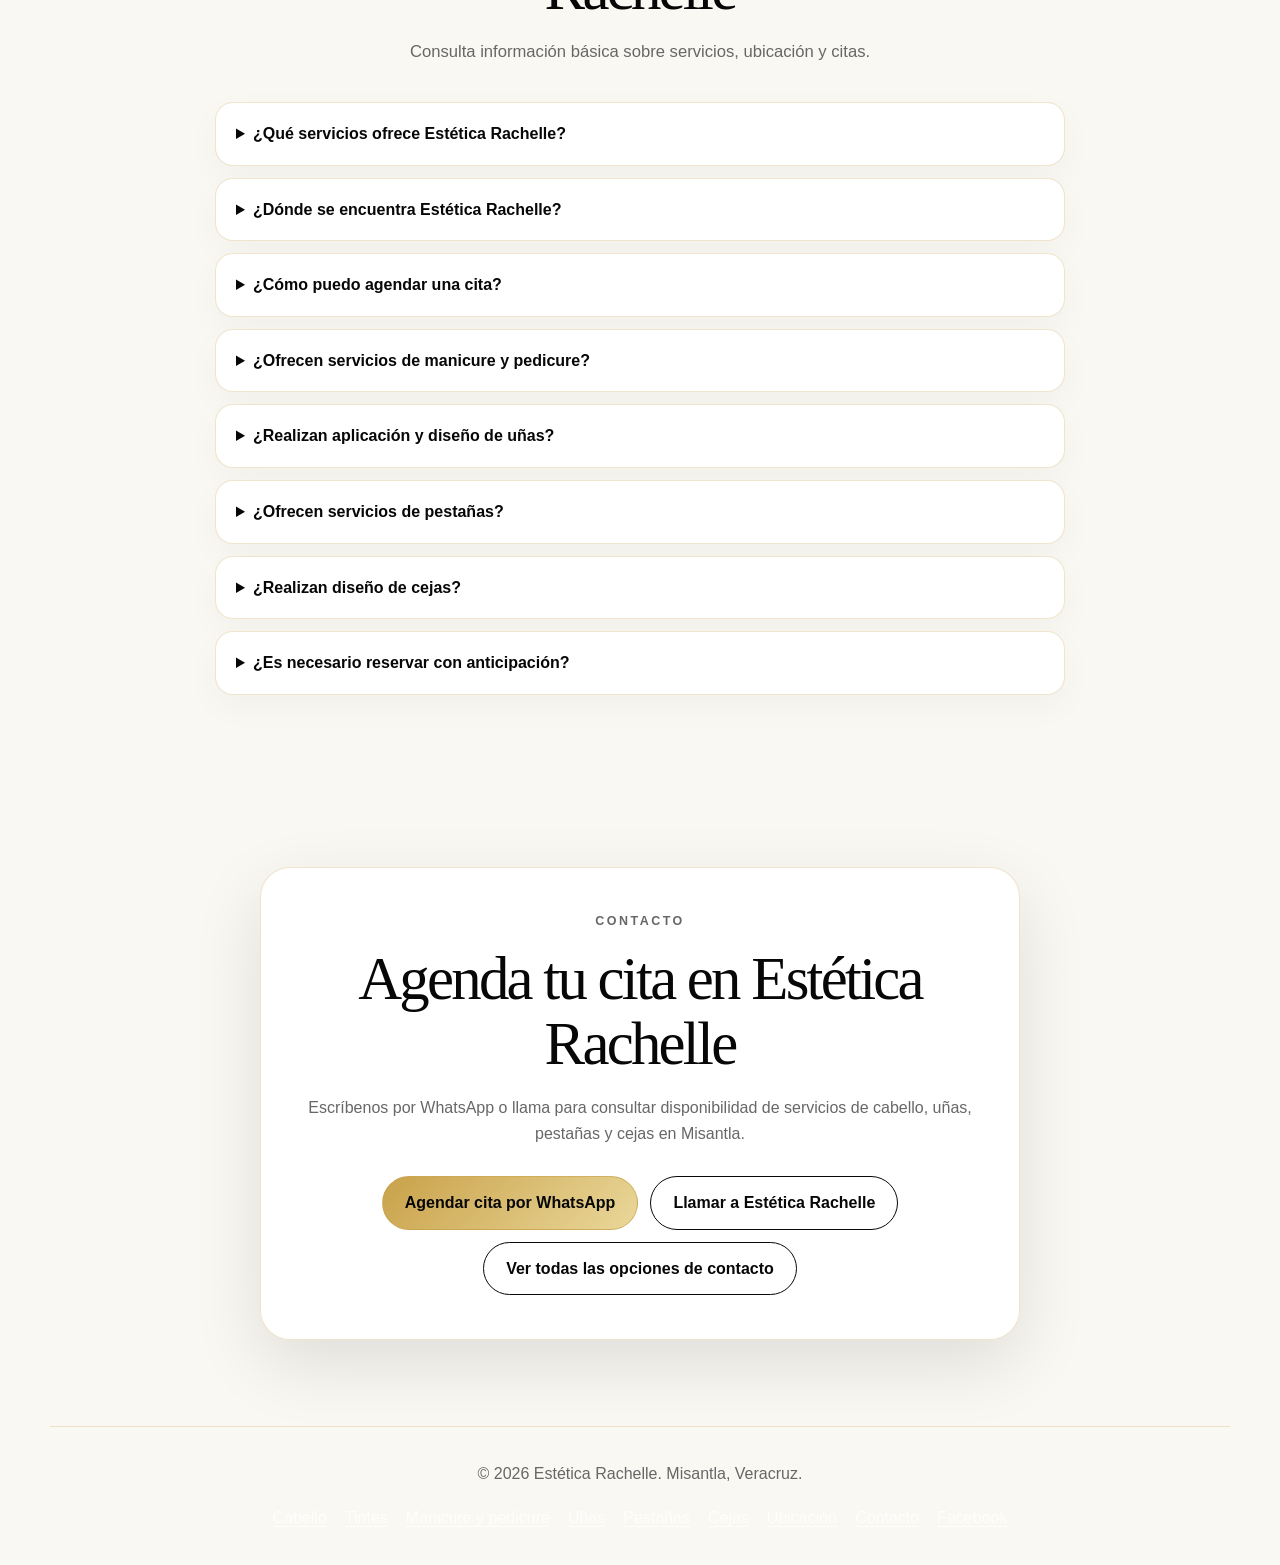
==== commit 61a80843: "Update index.html: fonts, Facebook link, structured data" ====
--- a/index.html
+++ b/index.html
@@ -33,8 +33,11 @@
 <link href="images/favicon-rachelle-180.png" rel="apple-touch-icon" sizes="180x180"/>
 <link href="manifest.webmanifest" rel="manifest"/>
 <link as="image" fetchpriority="high" href="images/hero-fachada-rachelle.webp" rel="preload"/>
-<link href="style.css?v=20260803-seo" rel="stylesheet"/>
-<link href="carousel-fix.css?v=20260803-seo" rel="stylesheet"/>
+<link rel="preconnect" href="https://fonts.googleapis.com"/>
+<link rel="preconnect" href="https://fonts.gstatic.com" crossorigin=""/>
+<link href="https://fonts.googleapis.com/css2?family=Playfair+Display:ital,wght@0,500;0,600;0,700;1,500&family=Poppins:wght@400;500;600;700;800;900&display=swap" rel="stylesheet"/>
+<link href="style.css?v=20260901-pro" rel="stylesheet"/>
+<link href="carousel-fix.css?v=20260901-pro" rel="stylesheet"/>
 <script type="application/ld+json">{
   "@context": "https://schema.org",
   "@graph": [
@@ -61,6 +64,7 @@
         "longitude": -96.8555838
       },
       "hasMap": "https://maps.app.goo.gl/JCtQqW6S3QTgFV7H7",
+      "sameAs": ["https://www.facebook.com/RachelleBeautySalon?locale=es_LA"],
       "areaServed": {
         "@type": "City",
         "name": "Misantla"
@@ -700,7 +704,7 @@
 </div>
 </div>
 <div class="map-box">
-<iframe allowfullscreen="" loading="lazy" referrerpolicy="no-referrer-when-downgrade" src="https://www.google.com/maps?q=19.9269236,-96.8555838&amp;z=18&amp;output=embed" title="Mapa de Estética Rachelle en Misantla, Veracruz">
+<iframe allowfullscreen="" loading="lazy" referrerpolicy="no-referrer-when-downgrade" src="https://www.google.com/maps?q=19.9269236,-96.8555838&z=18&output=embed" title="Mapa de Estética Rachelle en Misantla, Veracruz">
 </iframe>
 </div>
 </section>
@@ -744,9 +748,10 @@
 <a href="diseno-de-cejas/">Cejas</a>
 <a href="#ubicacion">Ubicación</a>
 <a href="contacto/">Contacto</a>
+<a href="https://www.facebook.com/RachelleBeautySalon?locale=es_LA" rel="noopener noreferrer" target="_blank">Facebook</a>
 </nav>
 </div>
 </footer>
-<script defer="" src="script.js?v=20260803-seo"></script>
+<script defer="" src="script.js?v=20260901-pro"></script>
 </body>
 </html>
